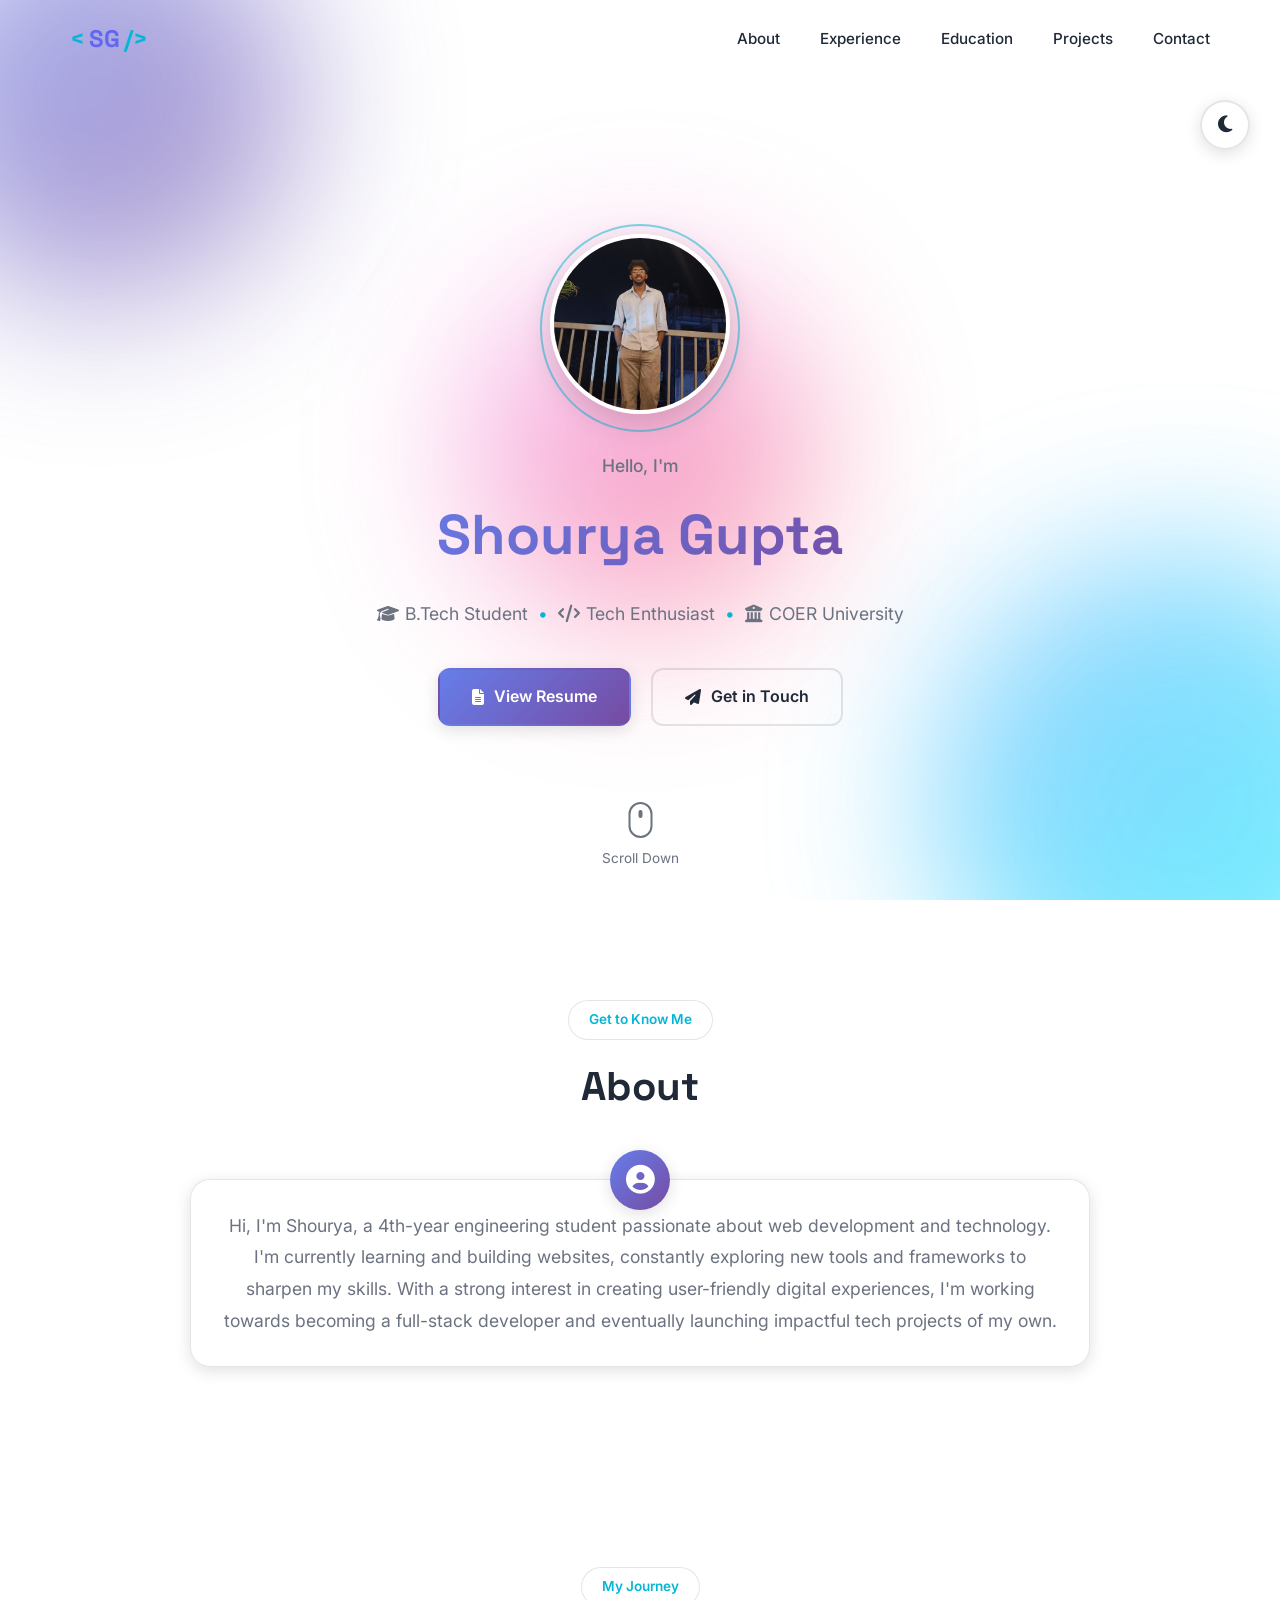
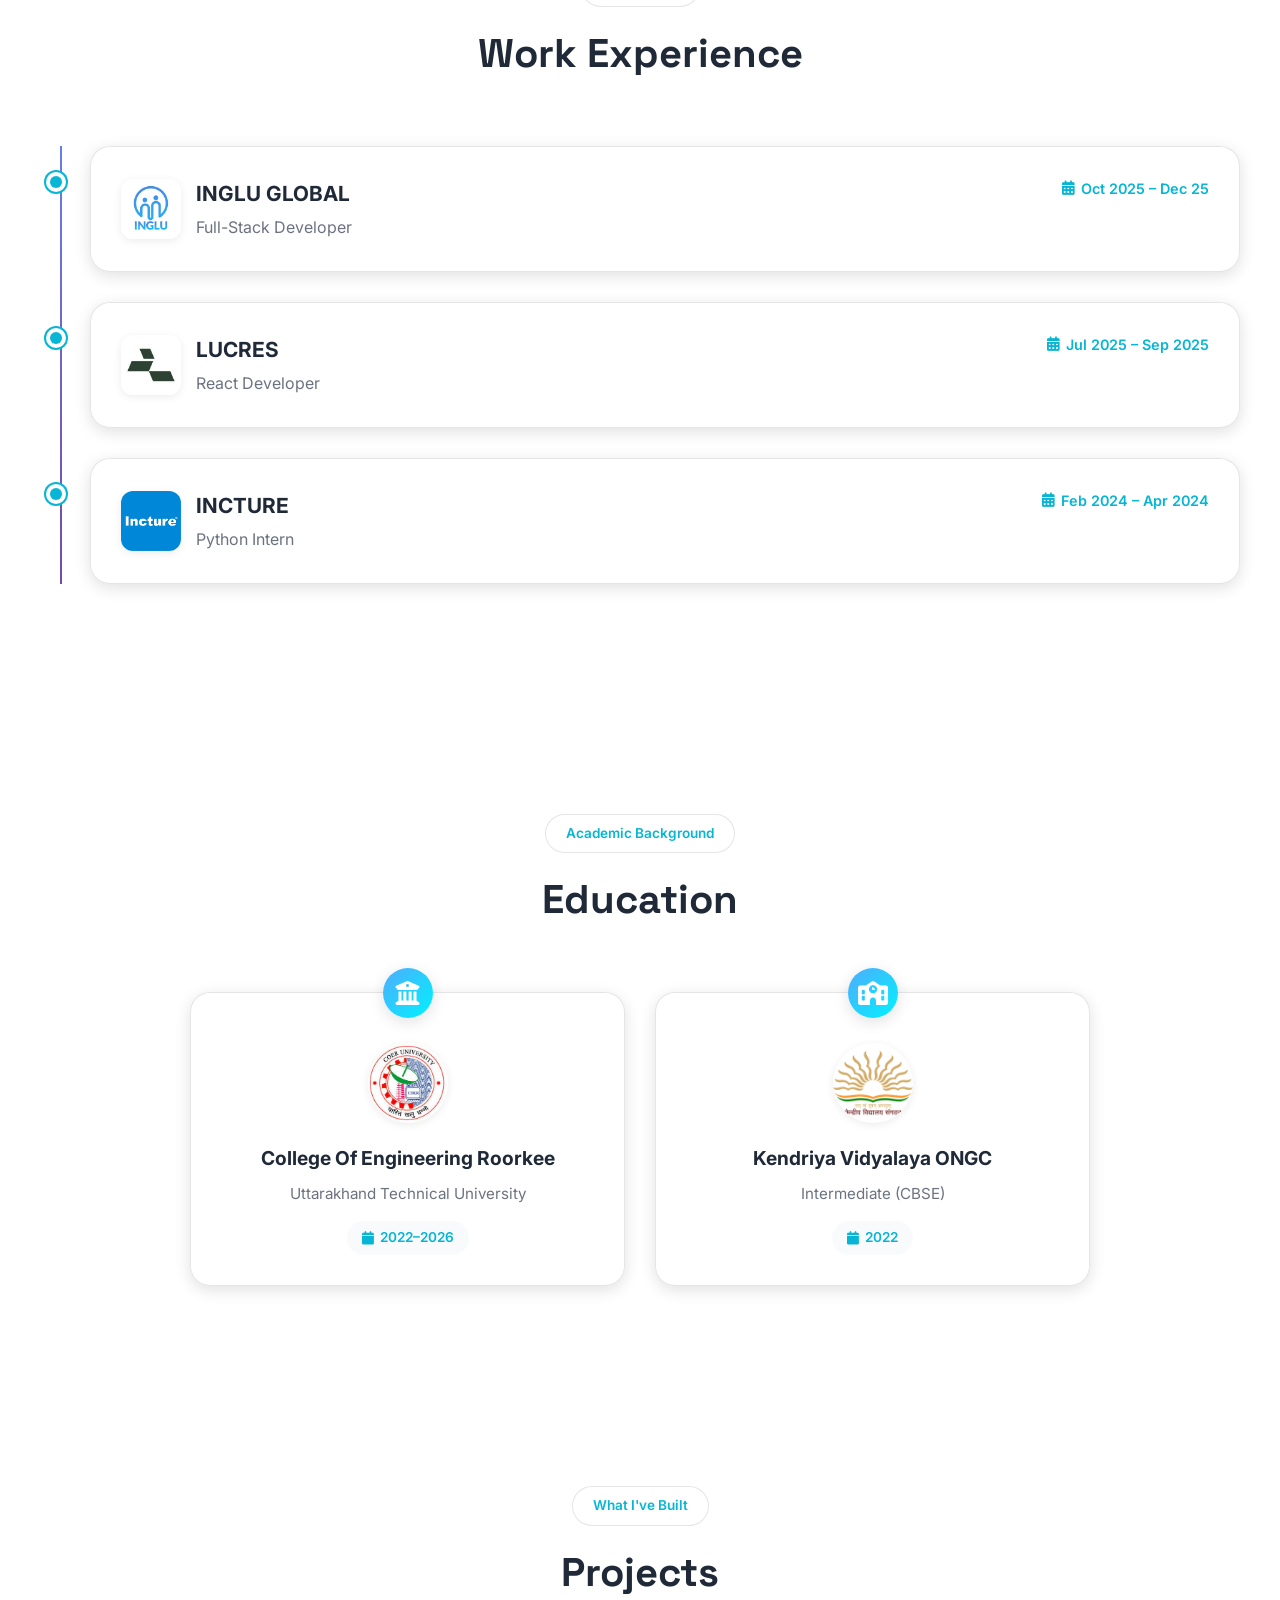
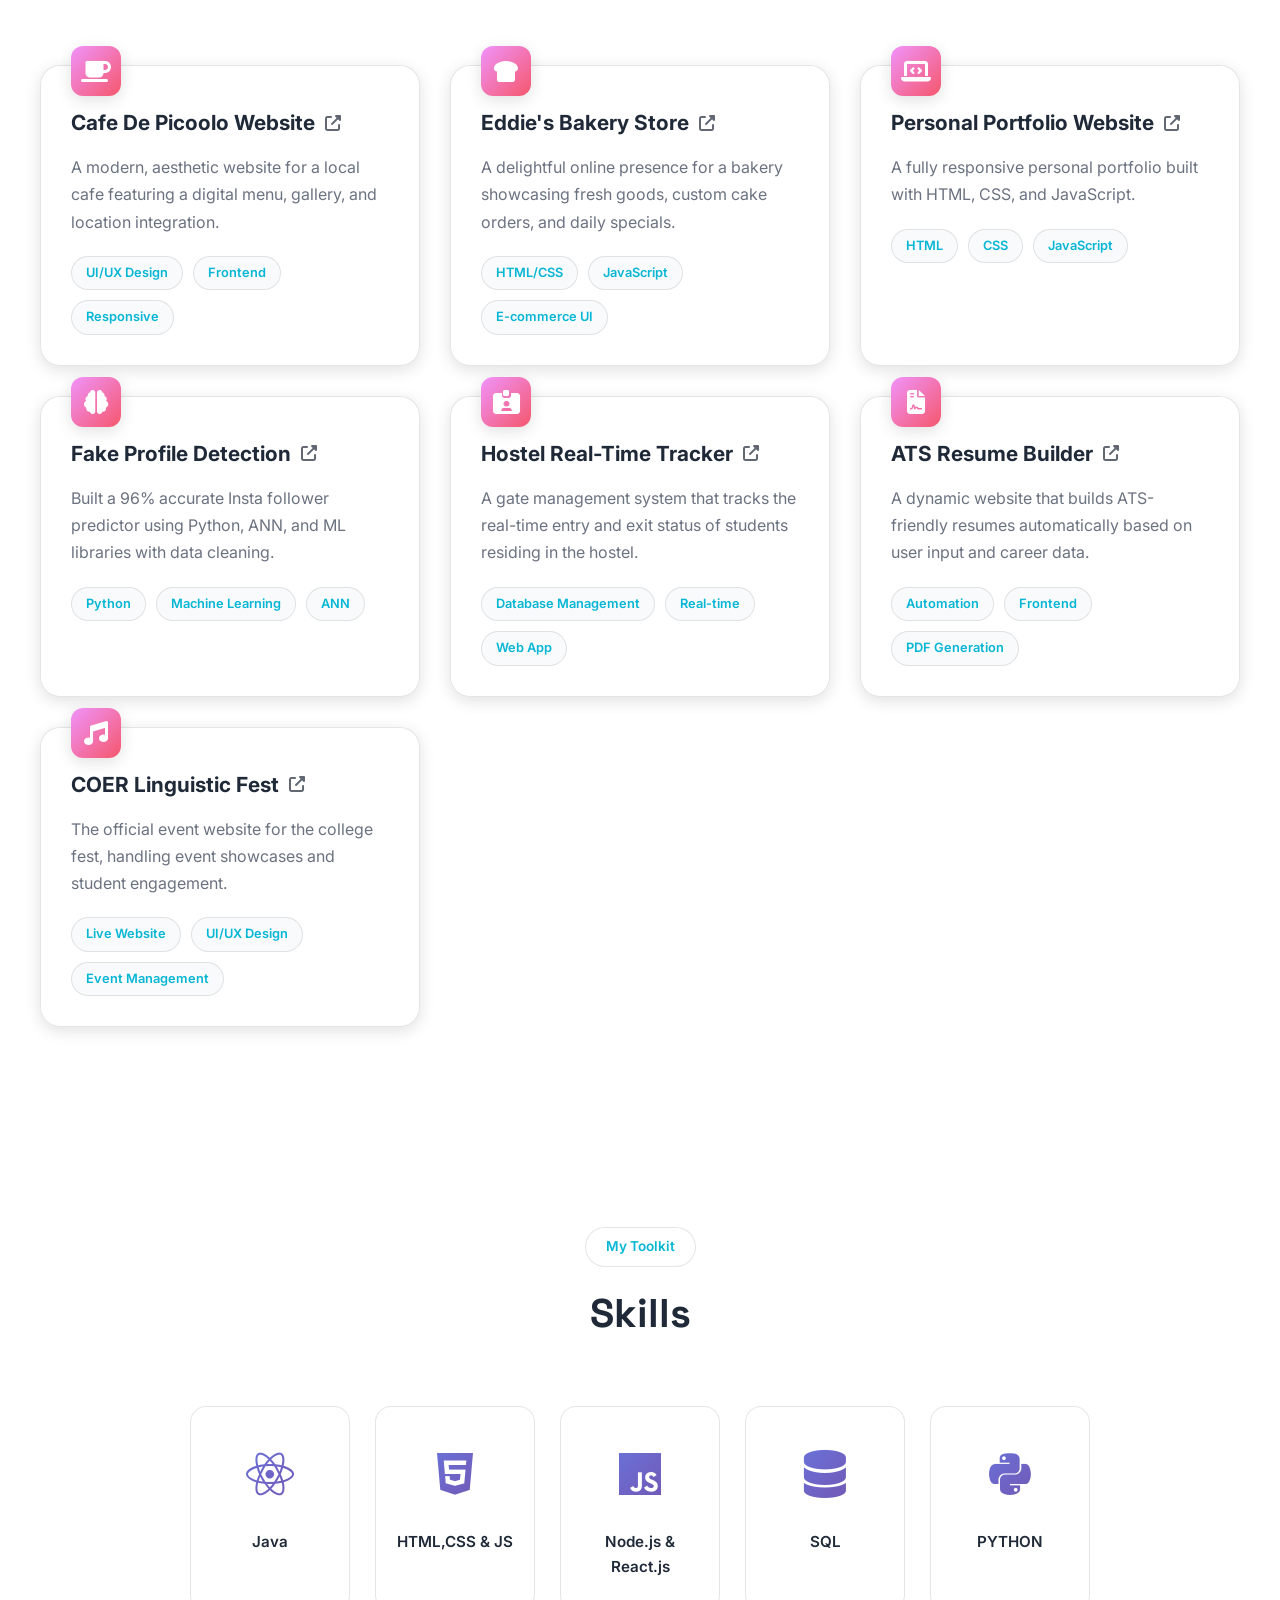
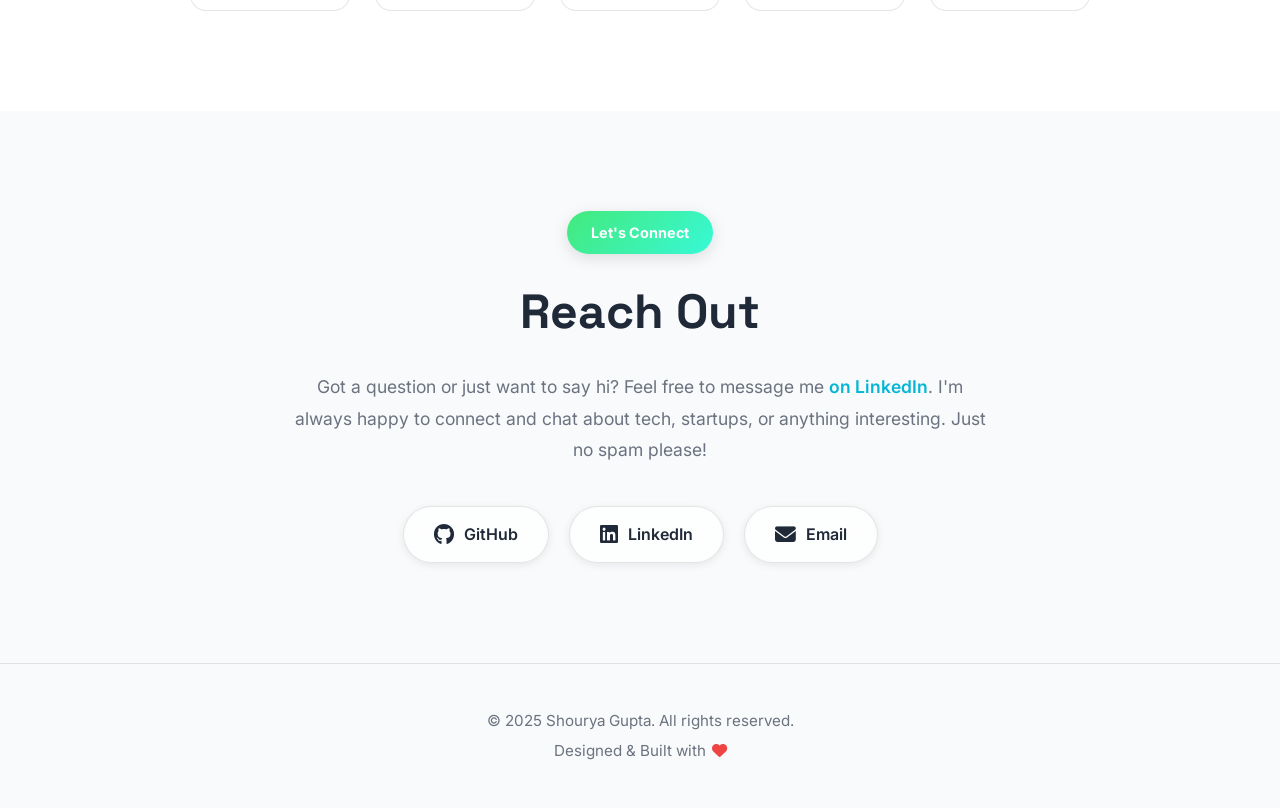
==== index.html @ d9d039e7 "Update index.html" ====
<!DOCTYPE html>
<html lang="en">
<head>
  <meta charset="UTF-8" />
  <meta name="viewport" content="width=device-width, initial-scale=1.0" />
  <title>Shourya Gupta | Portfolio</title>
  <link rel="stylesheet" href="styles.css" />
  <link rel="stylesheet" href="https://unpkg.com/aos@next/dist/aos.css" />
  <link rel="preconnect" href="https://fonts.googleapis.com">
  <link rel="preconnect" href="https://fonts.gstatic.com" crossorigin>
  <link href="https://fonts.googleapis.com/css2?family=Inter:wght@300;400;500;600;700;800&family=Space+Grotesk:wght@400;500;600;700&display=swap" rel="stylesheet">
  <link rel="stylesheet" href="https://cdnjs.cloudflare.com/ajax/libs/font-awesome/6.4.0/css/all.min.css" />
</head>
<body>

  <button class="theme-toggle" id="themeToggle" aria-label="Toggle theme">
    <i class="fas fa-moon"></i>
  </button>

  <button class="scroll-top" id="scrollTop" aria-label="Scroll to top">
    <i class="fas fa-arrow-up"></i>
  </button>

  <nav class="navbar" id="navbar">
    <div class="nav-container">
      <div class="nav-logo">
        <span class="logo-bracket">&lt;</span>
        <span class="logo-text">SG</span>
        <span class="logo-bracket">/&gt;</span>
      </div>
      <button class="nav-toggle" id="navToggle" aria-label="Toggle menu">
        <span></span>
        <span></span>
        <span></span>
      </button>
      <ul class="nav-links" id="navLinks">
        <li><a href="#about" class="nav-link">About</a></li>
        <li><a href="#experience" class="nav-link">Experience</a></li>
        <li><a href="#education" class="nav-link">Education</a></li>
        <li><a href="#projects" class="nav-link">Projects</a></li>
        <li><a href="#contact" class="nav-link">Contact</a></li>
      </ul>
    </div>
  </nav>

  <header class="hero" id="hero">
    <div class="hero-background">
      <div class="gradient-orb orb-1"></div>
      <div class="gradient-orb orb-2"></div>
      <div class="gradient-orb orb-3"></div>
    </div>
    <div class="hero-content" data-aos="fade-up">
      <div class="profile-pic-wrapper">
        <img src="shourya.jpg" alt="Shourya Gupta" class="profile-pic" />
        <div class="profile-ring"></div>
      </div>
      <div class="hero-text">
        <p class="hero-greeting">Hello, I'm</p>
        <h1 id="typing" class="hero-title"></h1>
        <p class="hero-subtitle">
          <span class="subtitle-item"><i class="fas fa-graduation-cap"></i> B.Tech Student</span>
          <span class="subtitle-divider">•</span>
          <span class="subtitle-item"><i class="fas fa-code"></i> Tech Enthusiast</span>
          <span class="subtitle-divider">•</span>
          <span class="subtitle-item"><i class="fas fa-university"></i> COER University</span>
        </p>
        <div class="hero-buttons">
          <a href="resume new new.pdf" target="_blank" class="btn btn-primary">
            <i class="fas fa-file-alt"></i> View Resume
          </a>
          <a href="#contact" class="btn btn-secondary">
            <i class="fas fa-paper-plane"></i> Get in Touch
          </a>
        </div>
      </div>
    </div>
    <div class="scroll-indicator">
      <div class="mouse">
        <div class="wheel"></div>
      </div>
      <p>Scroll Down</p>
    </div>
  </header>

  <section id="about" class="section about-section">
    <div class="container">
      <div class="section-header" data-aos="fade-up">
        <span class="section-label">Get to Know Me</span>
        <h2 class="section-title">About</h2>
      </div>
      <div class="about-content" data-aos="fade-up" data-aos-delay="100">
        <div class="glass-card about-card">
          <div class="card-icon">
            <i class="fas fa-user-circle"></i>
          </div>
          <p>Hi, I'm Shourya, a 4th-year engineering student passionate about web development and technology. I'm currently learning and building websites, constantly exploring new tools and frameworks to sharpen my skills. With a strong interest in creating user-friendly digital experiences, I'm working towards becoming a full-stack developer and eventually launching impactful tech projects of my own.</p>
        </div>
      </div>
    </div>
  </section>

  <section id="experience" class="section experience-section">
    <div class="container">
      <div class="section-header" data-aos="fade-up">
        <span class="section-label">My Journey</span>
        <h2 class="section-title">Work Experience</h2>
      </div>
      
      <div class="timeline">
        
        <div class="timeline-item" data-aos="fade-right" data-aos-delay="100">
          <div class="timeline-dot"></div>
          <div class="glass-card timeline-card">
            <div class="timeline-header">
              <div class="timeline-left">
                <div class="company-logo">
                  <img src="inglu.jpeg" alt="Inglu Global Logo" />
                </div>
                <div class="timeline-details">
                  <h3 class="company-name">INGLU GLOBAL</h3>
                  <p class="role-title">Full-Stack Developer</p>
                </div>
              </div>
              <span class="timeline-date">
                <i class="fas fa-calendar-alt"></i> Oct 2025 – Dec 25
              </span>
            </div>
          </div>
        </div>

        <div class="timeline-item" data-aos="fade-right" data-aos-delay="200">
          <div class="timeline-dot"></div>
          <div class="glass-card timeline-card">
            <div class="timeline-header">
              <div class="timeline-left">
                <div class="company-logo">
                  <img src="lucres.jpeg" alt="Lucres Logo" />
                </div>
                <div class="timeline-details">
                  <h3 class="company-name">LUCRES</h3>
                  <p class="role-title">React Developer</p>
                </div>
              </div>
              <span class="timeline-date">
                <i class="fas fa-calendar-alt"></i> Jul 2025 – Sep 2025
              </span>
            </div>
          </div>
        </div>

        <div class="timeline-item" data-aos="fade-right" data-aos-delay="300">
          <div class="timeline-dot"></div>
          <div class="glass-card timeline-card">
            <div class="timeline-header">
              <div class="timeline-left">
                <div class="company-logo">
                  <img src="inc.png" alt="Incture Logo" />
                </div>
                <div class="timeline-details">
                  <h3 class="company-name">INCTURE</h3>
                  <p class="role-title">Python Intern</p>
                </div>
              </div>
              <span class="timeline-date">
                <i class="fas fa-calendar-alt"></i> Feb 2024 – Apr 2024
              </span>
            </div>
          </div>
        </div>

      </div>
    </div>
</section>

  <section id="education" class="section education-section">
    <div class="container">
      <div class="section-header" data-aos="fade-up">
        <span class="section-label">Academic Background</span>
        <h2 class="section-title">Education</h2>
      </div>
      <div class="education-grid">
        <div class="glass-card education-card" data-aos="fade-up" data-aos-delay="100">
          <div class="education-icon">
            <i class="fas fa-university"></i>
          </div>
          <div class="education-logo">
            <img src="coer.jpg.jpg" alt="COER Logo" />
          </div>
          <div class="education-content">
            <h3 class="education-title">College Of Engineering Roorkee</h3>
            <p class="education-subtitle">Uttarakhand Technical University</p>
            <span class="education-date">
              <i class="fas fa-calendar"></i> 2022–2026
            </span>
          </div>
        </div>
        <div class="glass-card education-card" data-aos="fade-up" data-aos-delay="200">
          <div class="education-icon">
            <i class="fas fa-school"></i>
          </div>
          <div class="education-logo">
            <img src="kv.jpg" alt="KV Logo" />
          </div>
          <div class="education-content">
            <h3 class="education-title">Kendriya Vidyalaya ONGC</h3>
            <p class="education-subtitle">Intermediate (CBSE)</p>
            <span class="education-date">
              <i class="fas fa-calendar"></i> 2022
            </span>
          </div>
        </div>
      </div>
    </div>
  </section>

  <section id="projects" class="section projects-section">
  <div class="container">
    <div class="section-header" data-aos="fade-up">
      <span class="section-label">What I've Built</span>
      <h2 class="section-title">Projects</h2>
    </div>
    
    <div class="projects-grid">
      
      <div class="glass-card project-card" data-aos="zoom-in" data-aos-delay="100">
        <div class="project-icon">
          <i class="fas fa-coffee"></i>
        </div>
        <h3 class="project-title">
          <a href="https://cafedepiccoloo.netlify.app/#home" target="_blank" rel="noopener noreferrer">
            Cafe De Picoolo Website
            <i class="fas fa-external-link-alt"></i>
          </a>
        </h3>
        <p class="project-description">A modern, aesthetic website for a local cafe featuring a digital menu, gallery, and location integration.</p>
        <div class="project-tags">
          <span class="tag">UI/UX Design</span>
          <span class="tag">Frontend</span>
          <span class="tag">Responsive</span>
        </div>
      </div>

      <div class="glass-card project-card" data-aos="zoom-in" data-aos-delay="200">
        <div class="project-icon">
          <i class="fas fa-bread-slice"></i>
        </div>
        <h3 class="project-title">
          <a href="https://eddiesbakery.netlify.app/" target="_blank" rel="noopener noreferrer">
            Eddie's Bakery Store
            <i class="fas fa-external-link-alt"></i>
          </a>
        </h3>
        <p class="project-description">A delightful online presence for a bakery showcasing fresh goods, custom cake orders, and daily specials.</p>
        <div class="project-tags">
          <span class="tag">HTML/CSS</span>
          <span class="tag">JavaScript</span>
          <span class="tag">E-commerce UI</span>
        </div>
      </div>
      
      <div class="glass-card project-card" data-aos="zoom-in" data-aos-delay="300">
        <div class="project-icon">
          <i class="fas fa-laptop-code"></i>
        </div>
        <h3 class="project-title">
          <a href="https://your-portfolio-link.com" target="_blank" rel="noopener noreferrer">
            Personal Portfolio Website
            <i class="fas fa-external-link-alt"></i>
          </a>
        </h3>
        <p class="project-description">A fully responsive personal portfolio built with HTML, CSS, and JavaScript.</p>
        <div class="project-tags">
          <span class="tag">HTML</span>
          <span class="tag">CSS</span>
          <span class="tag">JavaScript</span>
        </div>
      </div>

      <div class="glass-card project-card" data-aos="zoom-in" data-aos-delay="400">
        <div class="project-icon">
          <i class="fas fa-brain"></i>
        </div>
        <h3 class="project-title">
          <a href="https://github.com/maximanoob01/fake-profile-detection" target="_blank" rel="noopener noreferrer">
            Fake Profile Detection
            <i class="fas fa-external-link-alt"></i>
          </a>
        </h3>
        <p class="project-description">Built a 96% accurate Insta follower predictor using Python, ANN, and ML libraries with data cleaning.</p>
        <div class="project-tags">
          <span class="tag">Python</span>
          <span class="tag">Machine Learning</span>
          <span class="tag">ANN</span>
        </div>
      </div>

      <div class="glass-card project-card" data-aos="zoom-in" data-aos-delay="500">
        <div class="project-icon">
          <i class="fas fa-id-card-clip"></i>
        </div>
        <h3 class="project-title">
          <a href="https://hostel-gate-checkk.vercel.app/" target="_blank" rel="noopener noreferrer">
            Hostel Real-Time Tracker
            <i class="fas fa-external-link-alt"></i>
          </a>
        </h3>
        <p class="project-description">A gate management system that tracks the real-time entry and exit status of students residing in the hostel.</p>
        <div class="project-tags">
          <span class="tag">Database Management</span>
          <span class="tag">Real-time</span>
          <span class="tag">Web App</span>
        </div>
      </div>

      <div class="glass-card project-card" data-aos="zoom-in" data-aos-delay="600">
        <div class="project-icon">
          <i class="fas fa-file-contract"></i>
        </div>
        <h3 class="project-title">
          <a href="https://github.com/maximanoob01/resume-builder" target="_blank" rel="noopener noreferrer">
            ATS Resume Builder
            <i class="fas fa-external-link-alt"></i>
          </a>
        </h3>
        <p class="project-description">A dynamic website that builds ATS-friendly resumes automatically based on user input and career data.</p>
        <div class="project-tags">
          <span class="tag">Automation</span>
          <span class="tag">Frontend</span>
          <span class="tag">PDF Generation</span>
        </div>
      </div>

      <div class="glass-card project-card" data-aos="zoom-in" data-aos-delay="700">
        <div class="project-icon">
          <i class="fas fa-music"></i>
        </div>
        <h3 class="project-title">
          <a href="https://www.coerlinguistic.club/" target="_blank" rel="noopener noreferrer">
            COER Linguistic Fest
            <i class="fas fa-external-link-alt"></i>
          </a>
        </h3>
        <p class="project-description">The official event website for the college fest, handling event showcases and student engagement.</p>
        <div class="project-tags">
          <span class="tag">Live Website</span>
          <span class="tag">UI/UX Design</span>
          <span class="tag">Event Management</span>
        </div>
      </div>

    </div>
  </div>
</section>

  <section id="skills" class="section skills-section">
    <div class="container">
      <div class="section-header" data-aos="fade-up">
        <span class="section-label">My Toolkit</span>
        <h2 class="section-title">Skills</h2>
      </div>
      <div class="skills-grid" data-aos="fade-up" data-aos-delay="100">
        <div class="skill-item">
          <div class="skill-icon">
            <i class="fab fa-react"></i>
          </div>
          <span class="skill-name">Java</span>
        </div>
        <div class="skill-item">
          <div class="skill-icon">
            <i class="fab fa-html5"></i>
          </div>
          <span class="skill-name">HTML,CSS & JS</span>
        </div>
        <div class="skill-item">
          <div class="skill-icon">
            <i class="fab fa-js"></i>
          </div>
          <span class="skill-name">Node.js & React.js</span>
        </div>
        <div class="skill-item">
          <div class="skill-icon">
            <i class="fas fa-database"></i>
          </div>
          <span class="skill-name">SQL</span>
        </div>
        <div class="skill-item">
          <div class="skill-icon">
            <i class="fab fa-python"></i>
          </div>
          <span class="skill-name">PYTHON</span>
        </div>
      </div>
    </div>
  </section>

  <section id="contact" class="section contact-section">
    <div class="container">
      <div class="contact-content" data-aos="fade-up">
        <span class="contact-badge">Let's Connect</span>
        <h2 class="contact-title">Reach Out</h2>
        <p class="contact-text">
          Got a question or just want to say hi? Feel free to message me 
          <a href="https://www.linkedin.com/in/shourya-gupta-8a8876250/" target="_blank">on LinkedIn</a>. 
          I'm always happy to connect and chat about tech, startups, or anything interesting. Just no spam please!
        </p>
        <div class="social-links">
          <a href="https://github.com/maximanoob01" target="_blank" class="social-link" data-aos="zoom-in" data-aos-delay="100">
            <i class="fab fa-github"></i>
            <span>GitHub</span>
          </a>
          <a href="https://www.linkedin.com/in/shourya-gupta-8a8876250/" target="_blank" class="social-link" data-aos="zoom-in" data-aos-delay="200">
            <i class="fab fa-linkedin"></i>
            <span>LinkedIn</span>
          </a>
          <a href="mailto:gshourya665@gmail.com" class="social-link" data-aos="zoom-in" data-aos-delay="300">
            <i class="fas fa-envelope"></i>
            <span>Email</span>
          </a>
        </div>
      </div>
    </div>
  </section>

  <footer class="footer">
    <div class="footer-content">
      <p>&copy; 2025 Shourya Gupta. All rights reserved.</p>
      <p class="footer-tagline">Designed & Built with <i class="fas fa-heart"></i></p>
    </div>
  </footer>

  <script src="https://unpkg.com/aos@next/dist/aos.js"></script>
  <script src="script.js"></script>
</body>
</html>
---- styles.css ----
/* =============================================
   MODERN PORTFOLIO CSS - RESPONSIVE & ANIMATED
   ============================================= */

/* ============= CSS VARIABLES ============= */
:root {
  /* Colors - Light Theme */
  --primary-color: #6366f1;
  --secondary-color: #8b5cf6;
  --accent-color: #06b6d4;
  --text-primary: #1f2937;
  --text-secondary: #6b7280;
  --bg-primary: #ffffff;
  --bg-secondary: #f9fafb;
  --bg-glass: rgba(255, 255, 255, 0.7);
  --border-color: rgba(0, 0, 0, 0.1);
  --shadow-sm: 0 2px 8px rgba(0, 0, 0, 0.08);
  --shadow-md: 0 4px 16px rgba(0, 0, 0, 0.12);
  --shadow-lg: 0 8px 32px rgba(0, 0, 0, 0.16);
  --gradient-1: linear-gradient(135deg, #667eea 0%, #764ba2 100%);
  --gradient-2: linear-gradient(135deg, #f093fb 0%, #f5576c 100%);
  --gradient-3: linear-gradient(135deg, #4facfe 0%, #00f2fe 100%);
  --gradient-4: linear-gradient(135deg, #43e97b 0%, #38f9d7 100%);
}

/* Dark Theme */
[data-theme="dark"] {
  --text-primary: #f9fafb;
  --text-secondary: #d1d5db;
  --bg-primary: #0f172a;
  --bg-secondary: #1e293b;
  --bg-glass: rgba(30, 41, 59, 0.7);
  --border-color: rgba(255, 255, 255, 0.1);
  --shadow-sm: 0 2px 8px rgba(0, 0, 0, 0.3);
  --shadow-md: 0 4px 16px rgba(0, 0, 0, 0.4);
  --shadow-lg: 0 8px 32px rgba(0, 0, 0, 0.5);
}

/* ============= RESET & BASE ============= */
* {
  margin: 0;
  padding: 0;
  box-sizing: border-box;
}

html {
  scroll-behavior: smooth;
}

body {
  font-family: 'Inter', -apple-system, BlinkMacSystemFont, 'Segoe UI', sans-serif;
  background: var(--bg-primary);
  color: var(--text-primary);
  line-height: 1.6;
  overflow-x: hidden;
  transition: background 0.3s ease, color 0.3s ease;
}

/* ============= THEME TOGGLE ============= */
.theme-toggle {
  position: fixed;
  top: 100px;
  right: 30px;
  z-index: 1000;
  width: 50px;
  height: 50px;
  border-radius: 50%;
  border: 2px solid var(--border-color);
  background: var(--bg-glass);
  backdrop-filter: blur(10px);
  color: var(--text-primary);
  font-size: 1.2rem;
  cursor: pointer;
  display: flex;
  align-items: center;
  justify-content: center;
  box-shadow: var(--shadow-md);
  transition: all 0.3s ease;
}

.theme-toggle:hover {
  transform: scale(1.1) rotate(15deg);
  box-shadow: var(--shadow-lg);
}

/* ============= SCROLL TO TOP ============= */
.scroll-top {
  position: fixed;
  bottom: 30px;
  right: 30px;
  z-index: 1000;
  width: 50px;
  height: 50px;
  border-radius: 50%;
  border: none;
  background: var(--gradient-1);
  color: white;
  font-size: 1.2rem;
  cursor: pointer;
  display: flex;
  align-items: center;
  justify-content: center;
  box-shadow: var(--shadow-lg);
  opacity: 0;
  visibility: hidden;
  transition: all 0.3s ease;
}

.scroll-top.visible {
  opacity: 1;
  visibility: visible;
}

.scroll-top:hover {
  transform: translateY(-5px);
}

/* ============= NAVIGATION ============= */
.navbar {
  position: fixed;
  top: 0;
  width: 100%;
  z-index: 999;
  padding: 20px 0;
  transition: all 0.3s ease;
}

.navbar.scrolled {
  background: var(--bg-glass);
  backdrop-filter: blur(20px);
  box-shadow: var(--shadow-sm);
  padding: 15px 0;
}

.nav-container {
  max-width: 1200px;
  margin: 0 auto;
  padding: 0 30px;
  display: flex;
  justify-content: space-between;
  align-items: center;
}

.nav-logo {
  font-family: 'Space Grotesk', monospace;
  font-size: 1.5rem;
  font-weight: 700;
  color: var(--primary-color);
  display: flex;
  align-items: center;
  gap: 4px;
}

.logo-bracket {
  color: var(--accent-color);
}

.nav-toggle {
  display: none;
  flex-direction: column;
  gap: 5px;
  background: none;
  border: none;
  cursor: pointer;
}

.nav-toggle span {
  width: 25px;
  height: 3px;
  background: var(--text-primary);
  border-radius: 3px;
  transition: all 0.3s ease;
}

.nav-links {
  display: flex;
  list-style: none;
  gap: 40px;
  align-items: center;
}

.nav-link {
  color: var(--text-primary);
  text-decoration: none;
  font-weight: 500;
  font-size: 0.95rem;
  position: relative;
  transition: color 0.3s ease;
}

.nav-link::after {
  content: '';
  position: absolute;
  bottom: -5px;
  left: 0;
  width: 0;
  height: 2px;
  background: var(--gradient-1);
  transition: width 0.3s ease;
}

.nav-link:hover {
  color: var(--primary-color);
}

.nav-link:hover::after {
  width: 100%;
}

/* ============= HERO SECTION ============= */
.hero {
  min-height: 100vh;
  display: flex;
  flex-direction: column;
  align-items: center;
  justify-content: center;
  position: relative;
  padding: 120px 30px 60px;
  overflow: hidden;
}

.hero-background {
  position: absolute;
  top: 0;
  left: 0;
  width: 100%;
  height: 100%;
  z-index: -1;
  overflow: hidden;
}

.gradient-orb {
  position: absolute;
  border-radius: 50%;
  filter: blur(80px);
  opacity: 0.6;
  animation: float 20s ease-in-out infinite;
}

.orb-1 {
  width: 400px;
  height: 400px;
  background: var(--gradient-1);
  top: -100px;
  left: -100px;
  animation-delay: 0s;
}

.orb-2 {
  width: 500px;
  height: 500px;
  background: var(--gradient-3);
  bottom: -150px;
  right: -150px;
  animation-delay: 7s;
}

.orb-3 {
  width: 350px;
  height: 350px;
  background: var(--gradient-2);
  top: 50%;
  left: 50%;
  transform: translate(-50%, -50%);
  animation-delay: 14s;
}

@keyframes float {
  0%, 100% {
    transform: translate(0, 0);
  }
  25% {
    transform: translate(30px, -30px);
  }
  50% {
    transform: translate(-20px, 20px);
  }
  75% {
    transform: translate(20px, 10px);
  }
}

.hero-content {
  text-align: center;
  max-width: 800px;
}

.profile-pic-wrapper {
  position: relative;
  display: inline-block;
  margin-bottom: 30px;
}

.profile-pic {
  width: 180px;
  height: 180px;
  border-radius: 50%;
  object-fit: cover;
  border: 4px solid var(--bg-primary);
  box-shadow: var(--shadow-lg);
  position: relative;
  z-index: 2;
  animation: profileFloat 3s ease-in-out infinite;
}

@keyframes profileFloat {
  0%, 100% {
    transform: translateY(0);
  }
  50% {
    transform: translateY(-10px);
  }
}

.profile-ring {
  position: absolute;
  top: -10px;
  left: -10px;
  right: -10px;
  bottom: -10px;
  border-radius: 50%;
  border: 2px solid var(--accent-color);
  opacity: 0.5;
  animation: ringPulse 2s ease-in-out infinite;
}

@keyframes ringPulse {
  0%, 100% {
    transform: scale(1);
    opacity: 0.5;
  }
  50% {
    transform: scale(1.1);
    opacity: 0.8;
  }
}

.hero-greeting {
  font-size: 1.1rem;
  color: var(--text-secondary);
  margin-bottom: 10px;
  font-weight: 500;
}

.hero-title {
  font-family: 'Space Grotesk', sans-serif;
  font-size: 3.5rem;
  font-weight: 800;
  background: var(--gradient-1);
  -webkit-background-clip: text;
  -webkit-text-fill-color: transparent;
  background-clip: text;
  margin-bottom: 20px;
  min-height: 80px;
}

.hero-subtitle {
  font-size: 1.1rem;
  color: var(--text-secondary);
  margin-bottom: 40px;
  display: flex;
  align-items: center;
  justify-content: center;
  flex-wrap: wrap;
  gap: 10px;
}

.subtitle-item {
  display: flex;
  align-items: center;
  gap: 6px;
}

.subtitle-divider {
  color: var(--accent-color);
}

.hero-buttons {
  display: flex;
  gap: 20px;
  justify-content: center;
  flex-wrap: wrap;
}

.btn {
  padding: 14px 32px;
  border-radius: 12px;
  font-weight: 600;
  font-size: 1rem;
  text-decoration: none;
  display: inline-flex;
  align-items: center;
  gap: 10px;
  transition: all 0.3s ease;
  border: 2px solid transparent;
}

.btn-primary {
  background: var(--gradient-1);
  color: white;
  box-shadow: var(--shadow-md);
}

.btn-primary:hover {
  transform: translateY(-3px);
  box-shadow: var(--shadow-lg);
}

.btn-secondary {
  background: transparent;
  color: var(--text-primary);
  border: 2px solid var(--border-color);
}

.btn-secondary:hover {
  background: var(--bg-glass);
  transform: translateY(-3px);
}

.scroll-indicator {
  position: absolute;
  bottom: 30px;
  left: 50%;
  transform: translateX(-50%);
  display: flex;
  flex-direction: column;
  align-items: center;
  gap: 10px;
  color: var(--text-secondary);
  font-size: 0.85rem;
  animation: bounce 2s ease-in-out infinite;
}

@keyframes bounce {
  0%, 100% {
    transform: translate(-50%, 0);
  }
  50% {
    transform: translate(-50%, 10px);
  }
}

.mouse {
  width: 24px;
  height: 36px;
  border: 2px solid var(--text-secondary);
  border-radius: 12px;
  position: relative;
}

.wheel {
  width: 4px;
  height: 8px;
  background: var(--text-secondary);
  border-radius: 2px;
  position: absolute;
  top: 6px;
  left: 50%;
  transform: translateX(-50%);
  animation: scroll 1.5s ease-in-out infinite;
}

@keyframes scroll {
  0% {
    top: 6px;
    opacity: 1;
  }
  100% {
    top: 20px;
    opacity: 0;
  }
}

/* ============= SECTIONS ============= */
.section {
  padding: 100px 30px;
}

.container {
  max-width: 1200px;
  margin: 0 auto;
}

.section-header {
  text-align: center;
  margin-bottom: 60px;
}

.section-label {
  display: inline-block;
  padding: 8px 20px;
  background: var(--bg-glass);
  backdrop-filter: blur(10px);
  border: 1px solid var(--border-color);
  border-radius: 20px;
  font-size: 0.85rem;
  font-weight: 600;
  color: var(--accent-color);
  margin-bottom: 15px;
}

.section-title {
  font-family: 'Space Grotesk', sans-serif;
  font-size: 2.5rem;
  font-weight: 700;
  color: var(--text-primary);
}

/* ============= GLASS CARD ============= */
.glass-card {
  background: var(--bg-glass);
  backdrop-filter: blur(20px);
  border: 1px solid var(--border-color);
  border-radius: 20px;
  padding: 30px;
  box-shadow: var(--shadow-md);
  transition: all 0.3s ease;
}

.glass-card:hover {
  transform: translateY(-5px);
  box-shadow: var(--shadow-lg);
}

/* ============= ABOUT SECTION ============= */
.about-card {
  max-width: 900px;
  margin: 0 auto;
  position: relative;
}

.card-icon {
  position: absolute;
  top: -30px;
  left: 50%;
  transform: translateX(-50%);
  width: 60px;
  height: 60px;
  background: var(--gradient-1);
  border-radius: 50%;
  display: flex;
  align-items: center;
  justify-content: center;
  font-size: 1.8rem;
  color: white;
  box-shadow: var(--shadow-md);
}

.about-card p {
  font-size: 1.1rem;
  line-height: 1.8;
  color: var(--text-secondary);
  text-align: center;
}

/* ============= TIMELINE ============= */
.timeline {
  position: relative;
  padding-left: 50px;
}

.timeline::before {
  content: '';
  position: absolute;
  left: 20px;
  top: 0;
  bottom: 0;
  width: 2px;
  background: var(--gradient-1);
}

.timeline-item {
  position: relative;
  margin-bottom: 30px;
}

.timeline-dot {
  position: absolute;
  left: -40px;
  top: 30px;
  width: 12px;
  height: 12px;
  border-radius: 50%;
  background: var(--accent-color);
  box-shadow: 0 0 0 4px var(--bg-primary), 0 0 0 6px var(--accent-color);
}

.timeline-card {
  position: relative;
}

.timeline-header {
  display: flex;
  justify-content: space-between;
  align-items: flex-start;
  flex-wrap: wrap;
  gap: 15px;
}

.timeline-left {
  display: flex;
  gap: 15px;
  align-items: center;
}

.company-logo {
  width: 60px;
  height: 60px;
  border-radius: 12px;
  overflow: hidden;
  background: var(--bg-secondary);
  display: flex;
  align-items: center;
  justify-content: center;
  box-shadow: var(--shadow-sm);
}

.company-logo img {
  width: 100%;
  height: 100%;
  object-fit: cover;
}

.company-name {
  font-size: 1.3rem;
  font-weight: 700;
  color: var(--text-primary);
  margin-bottom: 5px;
}

.role-title {
  font-size: 1rem;
  color: var(--text-secondary);
}

.timeline-date {
  display: flex;
  align-items: center;
  gap: 6px;
  font-size: 0.9rem;
  color: var(--accent-color);
  font-weight: 600;
}

/* ============= EDUCATION SECTION ============= */
.education-grid {
  display: grid;
  grid-template-columns: repeat(auto-fit, minmax(300px, 1fr));
  gap: 30px;
  max-width: 900px;
  margin: 0 auto;
}

.education-card {
  text-align: center;
  position: relative;
  padding: 50px 30px 30px;
}

.education-icon {
  position: absolute;
  top: -25px;
  left: 50%;
  transform: translateX(-50%);
  width: 50px;
  height: 50px;
  background: var(--gradient-3);
  border-radius: 50%;
  display: flex;
  align-items: center;
  justify-content: center;
  font-size: 1.5rem;
  color: white;
  box-shadow: var(--shadow-md);
}

.education-logo {
  width: 80px;
  height: 80px;
  border-radius: 50%;
  margin: 0 auto 20px;
  overflow: hidden;
  background: var(--bg-secondary);
  display: flex;
  align-items: center;
  justify-content: center;
  box-shadow: var(--shadow-sm);
}

.education-logo img {
  width: 100%;
  height: 100%;
  object-fit: cover;
}

.education-title {
  font-size: 1.2rem;
  font-weight: 700;
  color: var(--text-primary);
  margin-bottom: 8px;
}

.education-subtitle {
  font-size: 0.95rem;
  color: var(--text-secondary);
  margin-bottom: 15px;
}

.education-date {
  display: inline-flex;
  align-items: center;
  gap: 6px;
  font-size: 0.85rem;
  color: var(--accent-color);
  font-weight: 600;
  padding: 6px 15px;
  background: var(--bg-secondary);
  border-radius: 20px;
}

/* ============= PROJECTS SECTION ============= */
.projects-grid {
  display: grid;
  grid-template-columns: repeat(auto-fit, minmax(320px, 1fr));
  gap: 30px;
}

.project-card {
  position: relative;
  padding: 40px 30px 30px;
}

.project-icon {
  position: absolute;
  top: -20px;
  left: 30px;
  width: 50px;
  height: 50px;
  background: var(--gradient-2);
  border-radius: 12px;
  display: flex;
  align-items: center;
  justify-content: center;
  font-size: 1.5rem;
  color: white;
  box-shadow: var(--shadow-md);
}

.project-title a {
  font-size: 1.3rem;
  font-weight: 700;
  color: var(--text-primary);
  text-decoration: none;
  display: flex;
  align-items: center;
  gap: 10px;
  transition: color 0.3s ease;
}

.project-title a:hover {
  color: var(--primary-color);
}

.project-title i {
  font-size: 1rem;
  opacity: 0.7;
}

.project-description {
  margin: 15px 0 20px;
  color: var(--text-secondary);
  line-height: 1.7;
}

.project-tags {
  display: flex;
  flex-wrap: wrap;
  gap: 10px;
}

.tag {
  padding: 6px 14px;
  background: var(--bg-secondary);
  border: 1px solid var(--border-color);
  border-radius: 20px;
  font-size: 0.8rem;
  font-weight: 600;
  color: var(--accent-color);
}

/* ============= SKILLS SECTION ============= */
.skills-grid {
  display: grid;
  grid-template-columns: repeat(auto-fit, minmax(150px, 1fr));
  gap: 25px;
  max-width: 900px;
  margin: 0 auto;
}

.skill-item {
  background: var(--bg-glass);
  backdrop-filter: blur(20px);
  border: 1px solid var(--border-color);
  border-radius: 16px;
  padding: 30px 20px;
  text-align: center;
  transition: all 0.3s ease;
  cursor: default;
}

.skill-item:hover {
  transform: translateY(-5px) scale(1.05);
  box-shadow: var(--shadow-lg);
}

.skill-icon {
  font-size: 3rem;
  margin-bottom: 15px;
  background: var(--gradient-1);
  -webkit-background-clip: text;
  -webkit-text-fill-color: transparent;
  background-clip: text;
}

.skill-name {
  font-size: 0.95rem;
  font-weight: 600;
  color: var(--text-primary);
}

/* ============= CONTACT SECTION ============= */
.contact-section {
  text-align: center;
  background: var(--bg-secondary);
}

.contact-content {
  max-width: 700px;
  margin: 0 auto;
}

.contact-badge {
  display: inline-block;
  padding: 10px 24px;
  background: var(--gradient-4);
  color: white;
  border-radius: 25px;
  font-weight: 700;
  font-size: 0.9rem;
  margin-bottom: 20px;
  box-shadow: var(--shadow-md);
}

.contact-title {
  font-family: 'Space Grotesk', sans-serif;
  font-size: 3rem;
  font-weight: 800;
  color: var(--text-primary);
  margin-bottom: 20px;
}

.contact-text {
  font-size: 1.1rem;
  line-height: 1.8;
  color: var(--text-secondary);
  margin-bottom: 40px;
}

.contact-text a {
  color: var(--accent-color);
  text-decoration: none;
  font-weight: 600;
  transition: color 0.3s ease;
}

.contact-text a:hover {
  color: var(--primary-color);
}

.social-links {
  display: flex;
  justify-content: center;
  gap: 20px;
  flex-wrap: wrap;
}

.social-link {
  display: flex;
  align-items: center;
  gap: 10px;
  padding: 15px 30px;
  background: var(--bg-glass);
  backdrop-filter: blur(20px);
  border: 1px solid var(--border-color);
  border-radius: 50px;
  color: var(--text-primary);
  text-decoration: none;
  font-weight: 600;
  transition: all 0.3s ease;
  box-shadow: var(--shadow-sm);
}

.social-link:hover {
  transform: translateY(-5px);
  box-shadow: var(--shadow-lg);
  background: var(--gradient-1);
  color: white;
  border-color: transparent;
}

.social-link i {
  font-size: 1.3rem;
}

/* ============= FOOTER ============= */
.footer {
  background: var(--bg-secondary);
  border-top: 1px solid var(--border-color);
  padding: 40px 30px;
  text-align: center;
}

.footer-content p {
  color: var(--text-secondary);
  font-size: 0.95rem;
  margin: 5px 0;
}

.footer-tagline {
  display: flex;
  align-items: center;
  justify-content: center;
  gap: 6px;
}

.footer-tagline i {
  color: #ef4444;
  animation: heartbeat 1.5s ease-in-out infinite;
}

@keyframes heartbeat {
  0%, 100% {
    transform: scale(1);
  }
  25% {
    transform: scale(1.2);
  }
  50% {
    transform: scale(1);
  }
}

/* ============= RESPONSIVE ============= */
@media (max-width: 768px) {
  .nav-toggle {
    display: flex;
  }

  .nav-links {
    position: fixed;
    top: 70px;
    right: -100%;
    width: 250px;
    height: calc(100vh - 70px);
    background: var(--bg-glass);
    backdrop-filter: blur(20px);
    flex-direction: column;
    padding: 40px 30px;
    gap: 20px;
    transition: right 0.3s ease;
    border-left: 1px solid var(--border-color);
    box-shadow: var(--shadow-lg);
  }

  .nav-links.active {
    right: 0;
  }

  .hero-title {
    font-size: 2.5rem;
    min-height: 60px;
  }

  .section-title {
    font-size: 2rem;
  }

  .contact-title {
    font-size: 2.2rem;
  }

  .timeline {
    padding-left: 30px;
  }

  .timeline::before {
    left: 10px;
  }

  .timeline-dot {
    left: -32px;
  }

  .hero-buttons {
    flex-direction: column;
  }

  .btn {
    width: 100%;
    justify-content: center;
  }

  .theme-toggle,
  .scroll-top {
    width: 45px;
    height: 45px;
    right: 20px;
  }
}

@media (max-width: 480px) {
  .section {
    padding: 60px 20px;
  }

  .hero {
    padding: 100px 20px 40px;
  }

  .profile-pic {
    width: 140px;
    height: 140px;
  }

  .hero-title {
    font-size: 2rem;
  }

  .hero-subtitle {
    font-size: 0.95rem;
  }

  .section-title {
    font-size: 1.8rem;
  }

  .glass-card {
    padding: 20px;
  }

  .projects-grid,
  .education-grid {
    grid-template-columns: 1fr;
  }
}
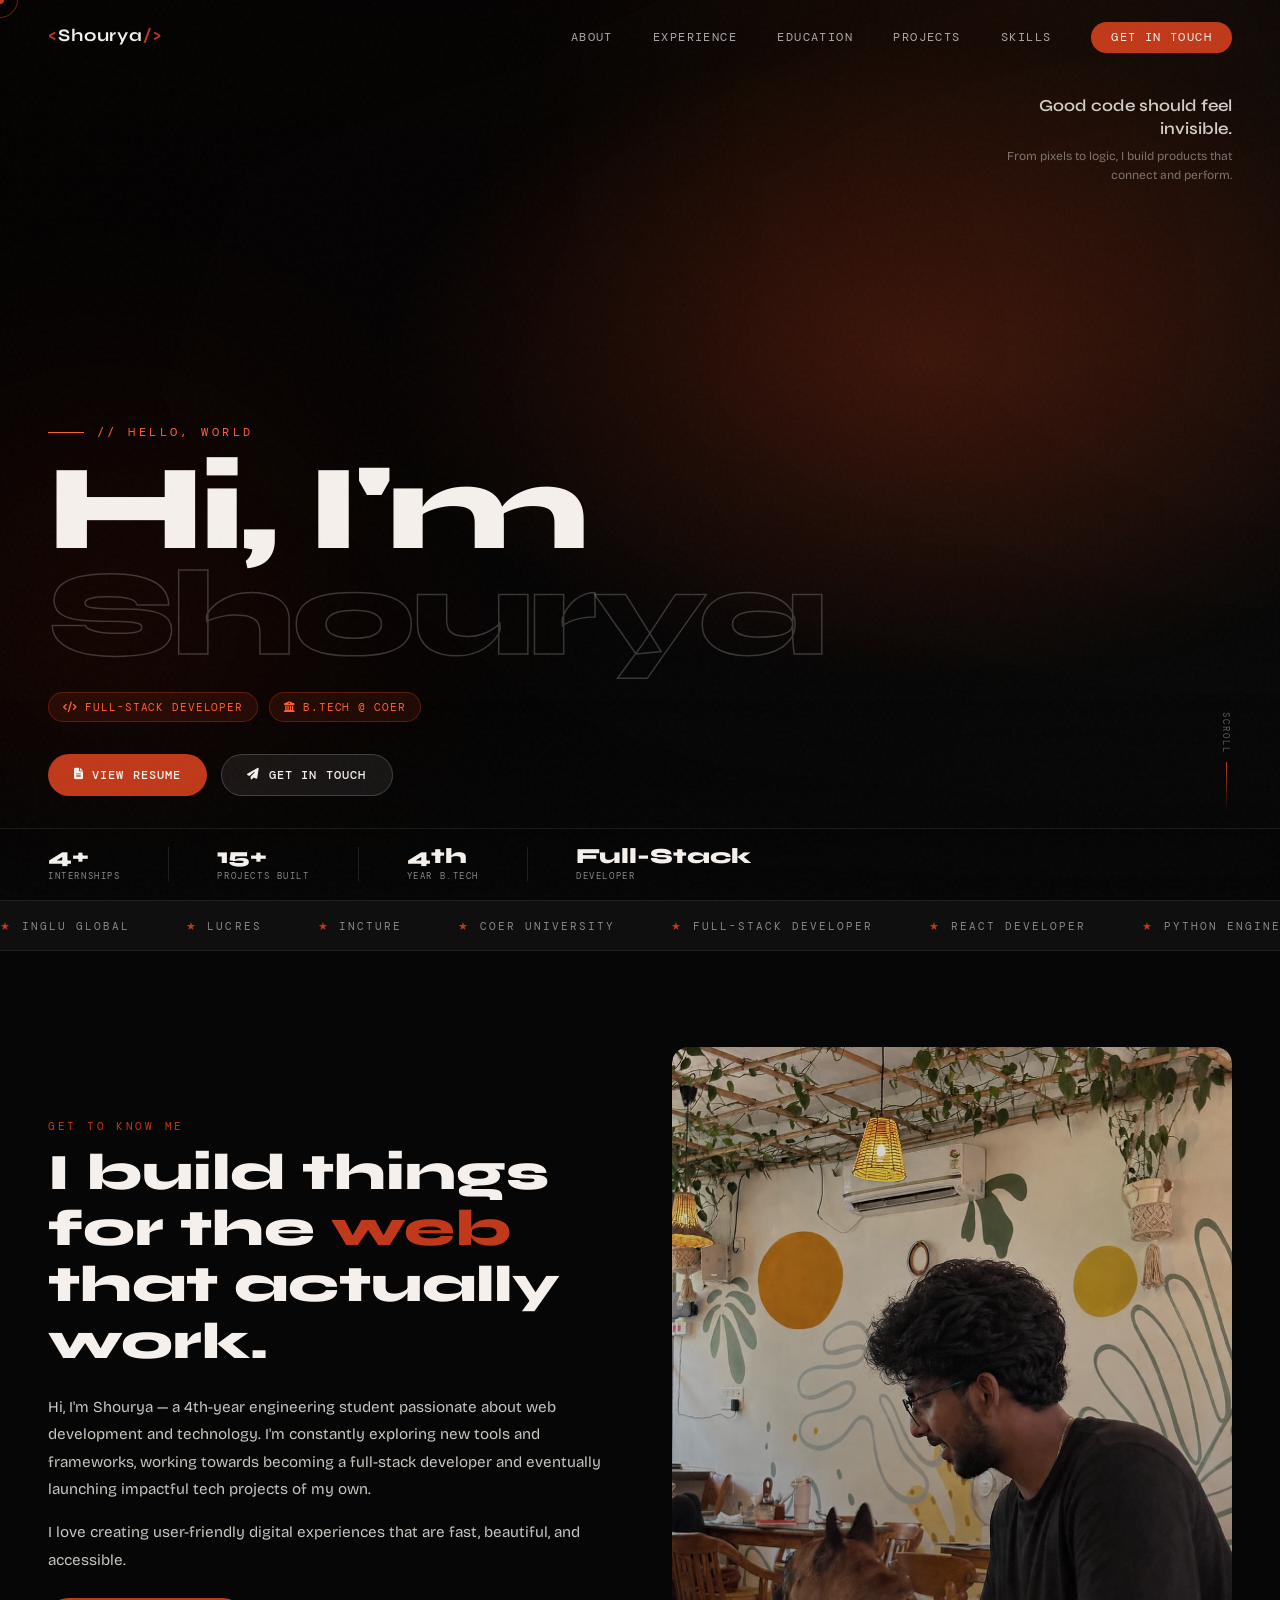
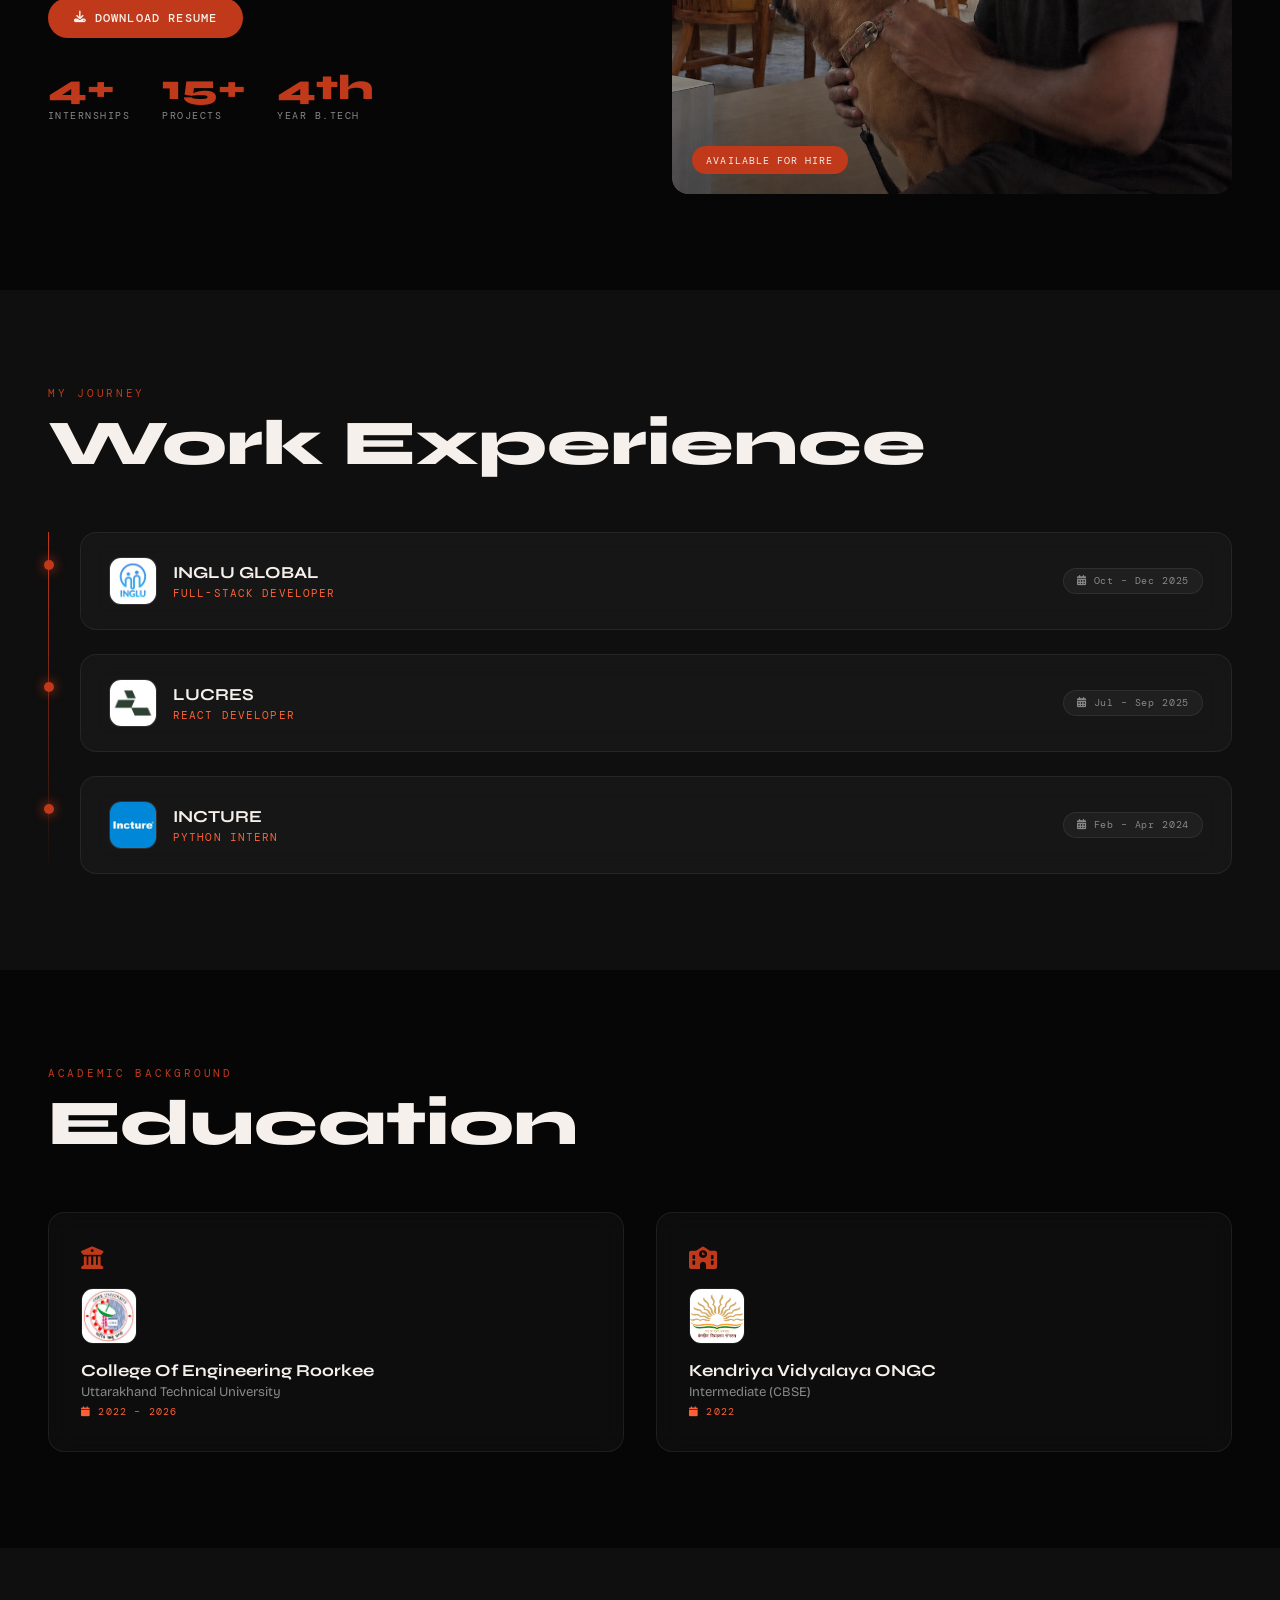
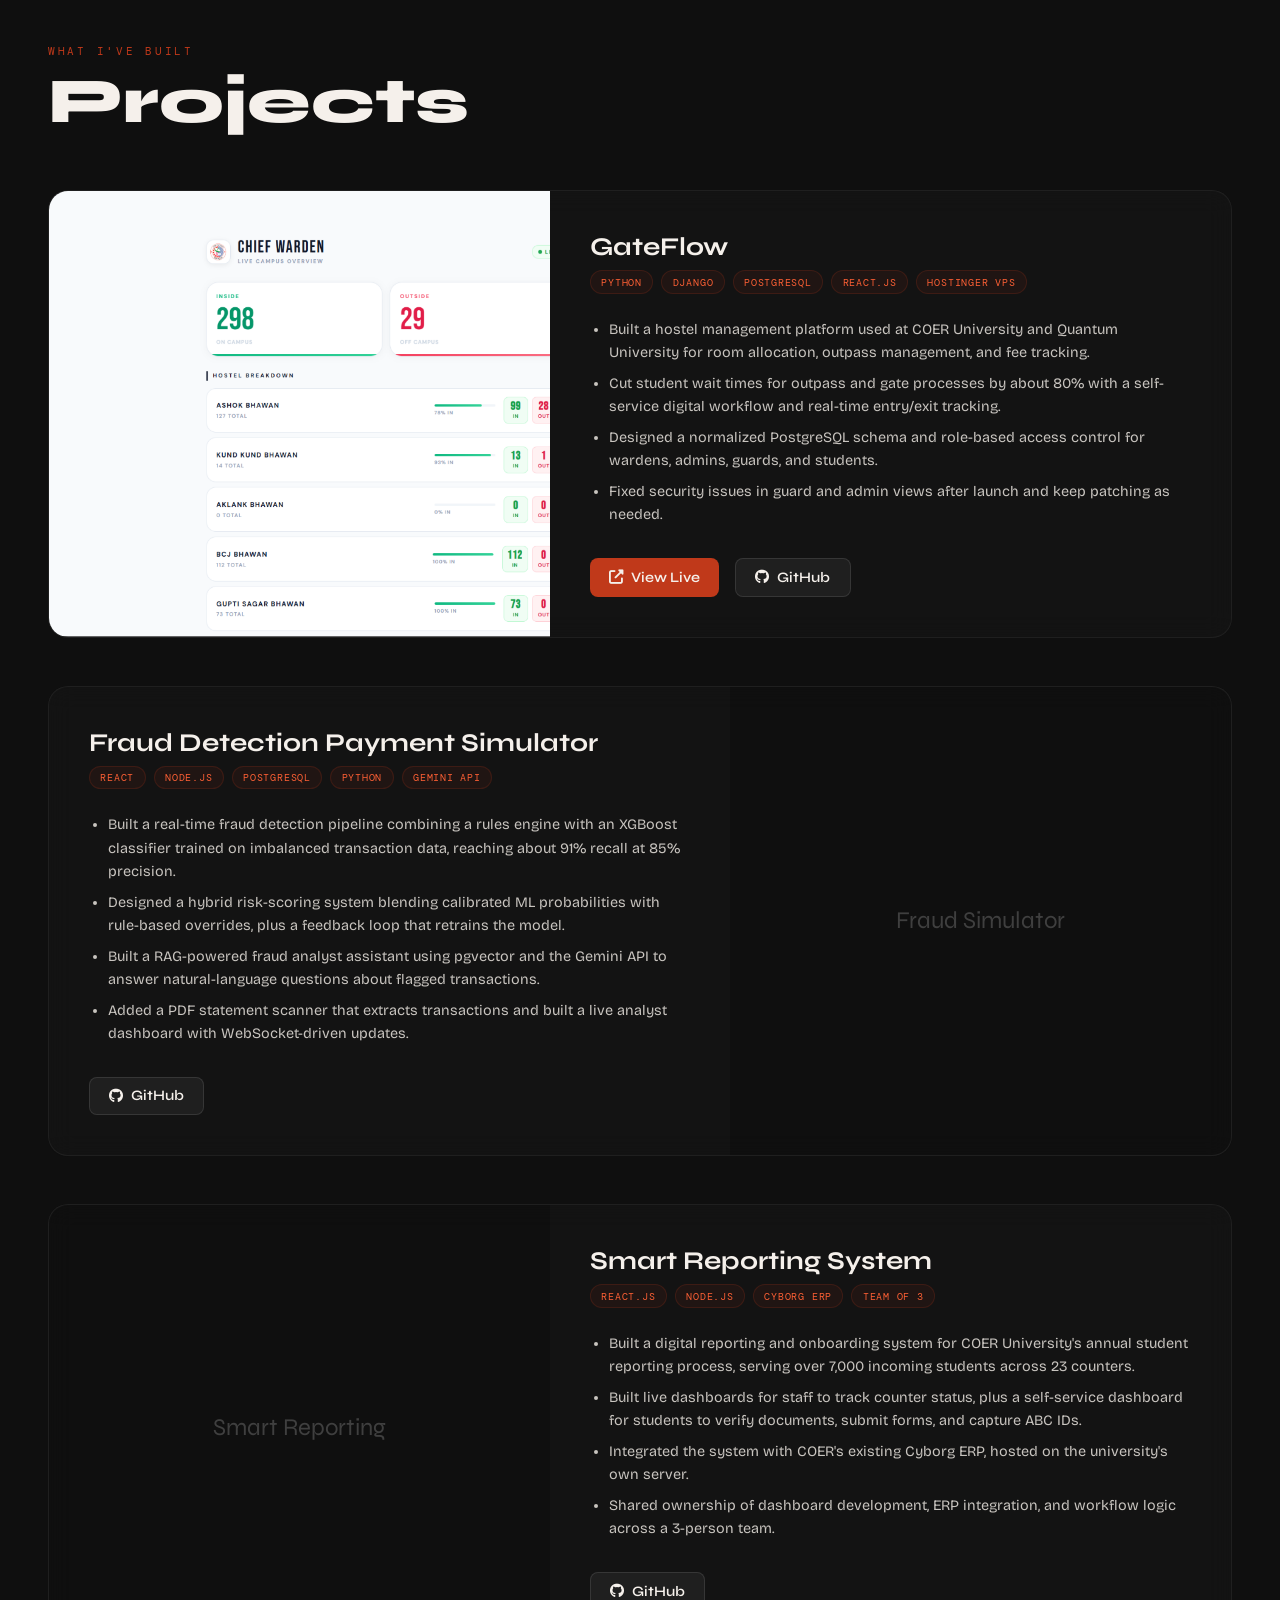
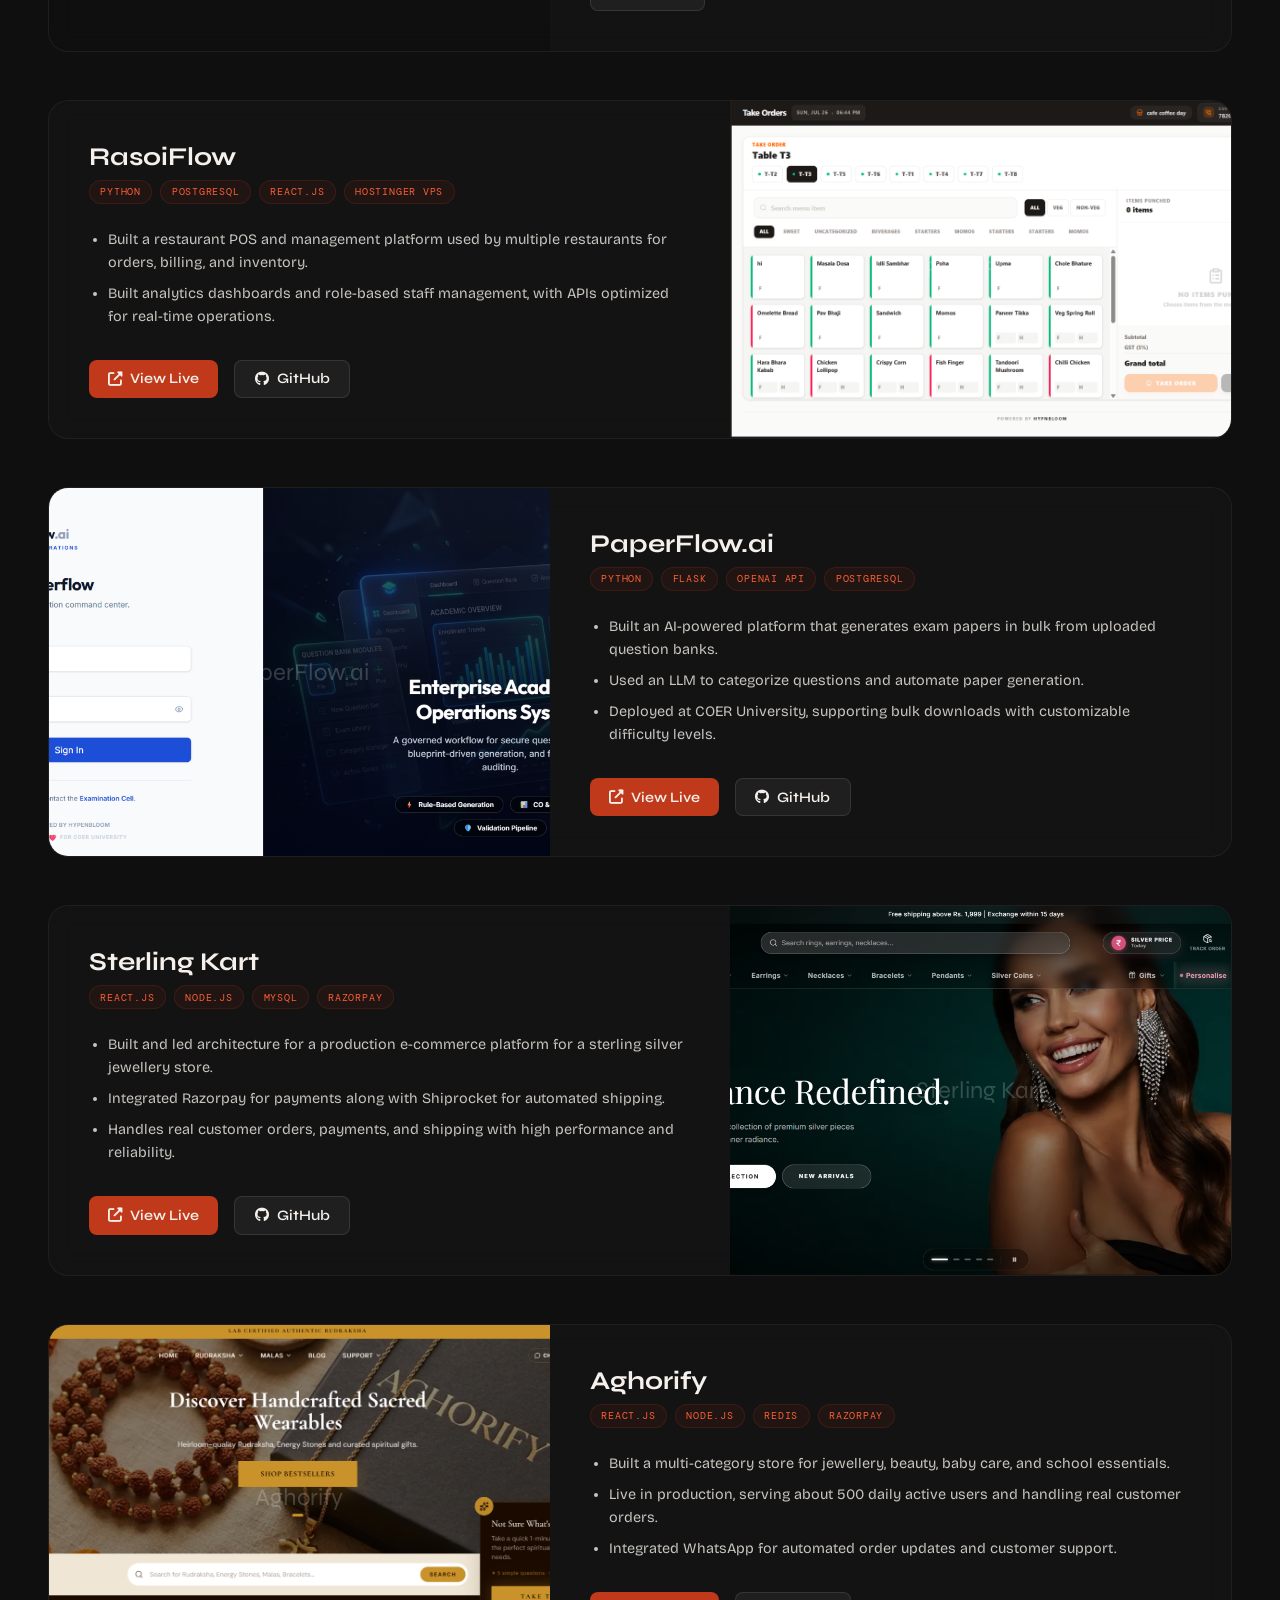
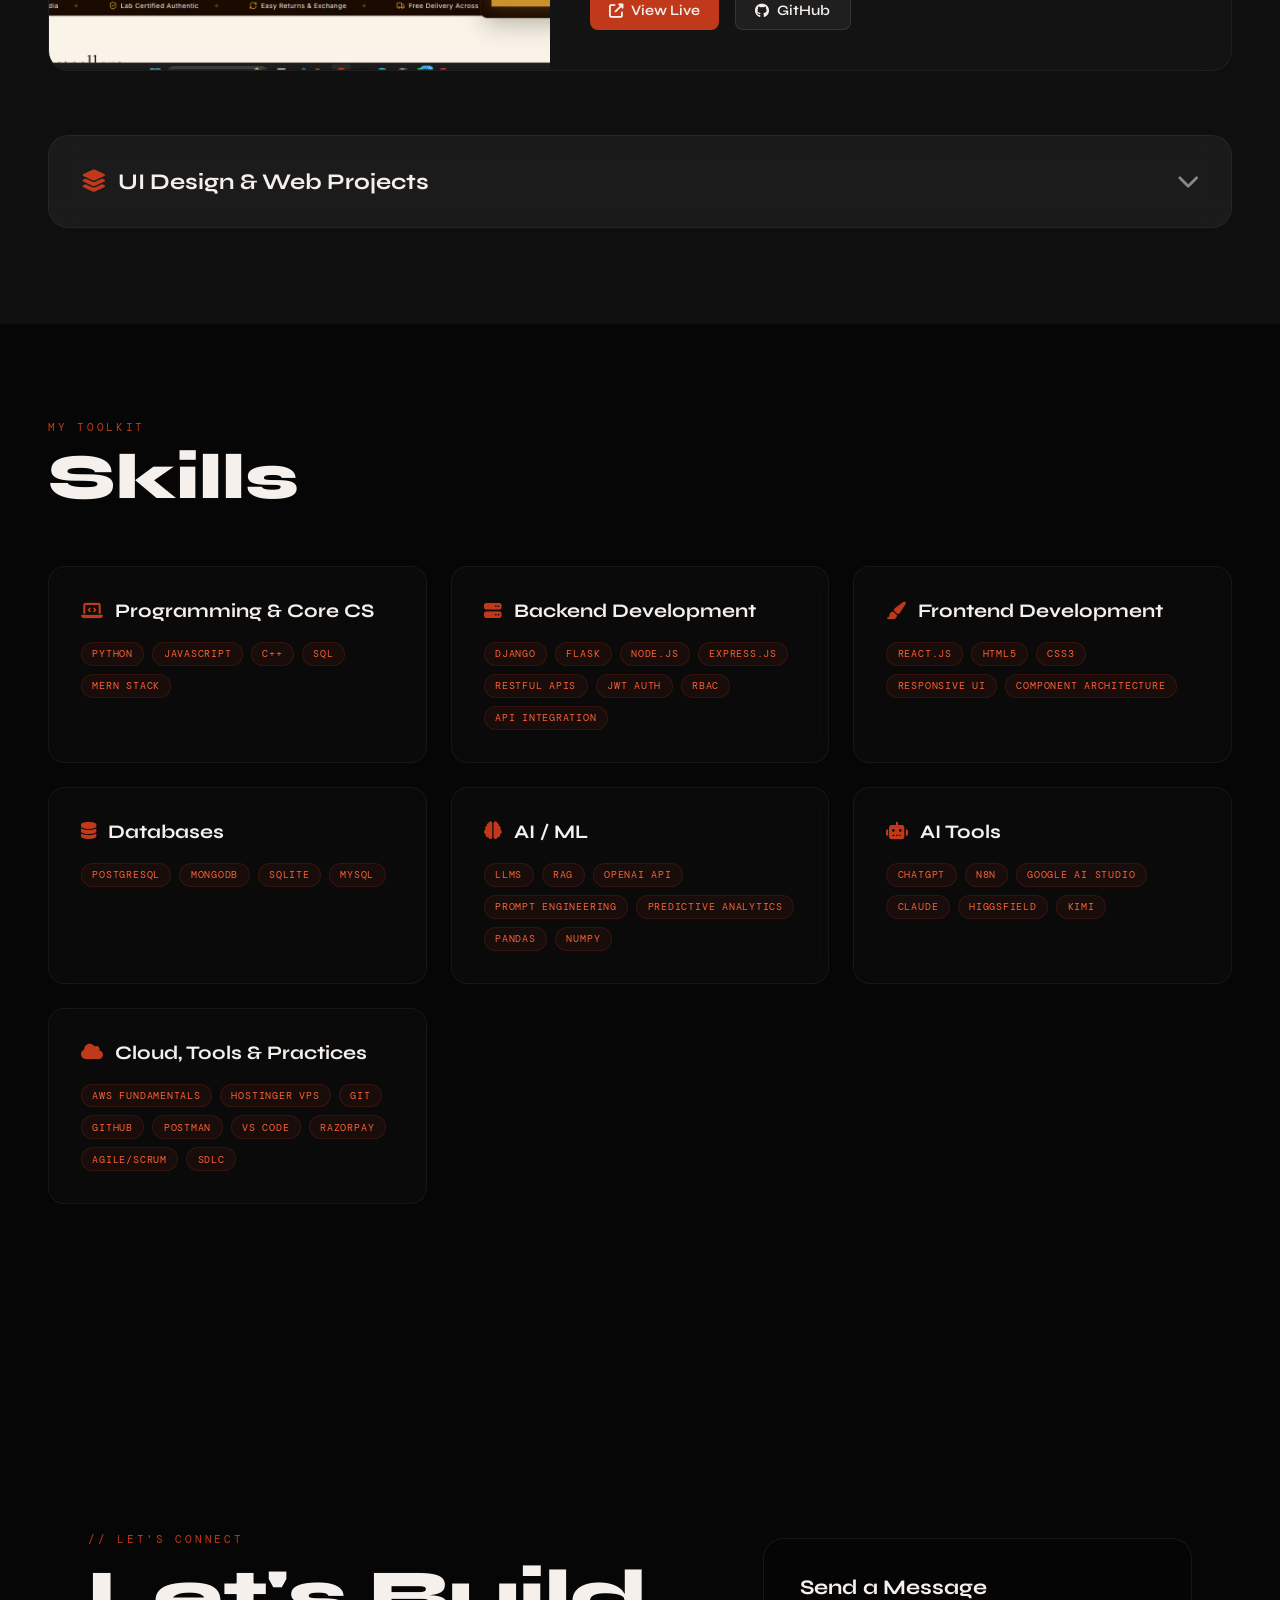
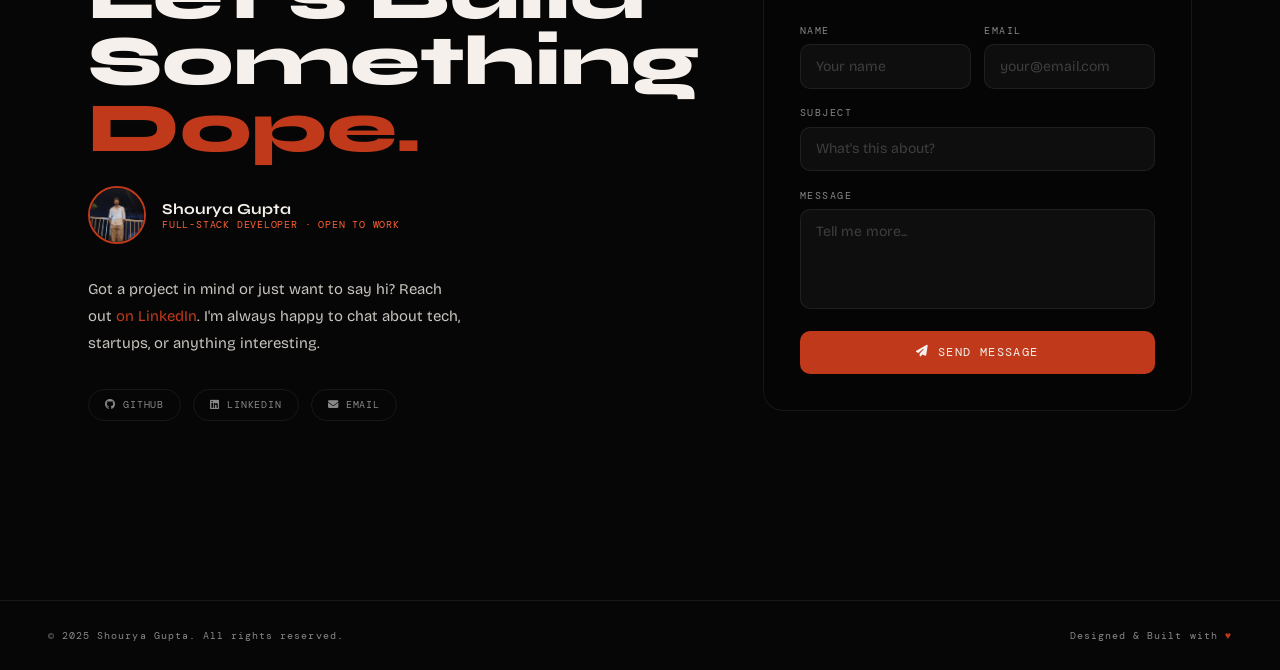
==== commit 8cc6c925: "Initial commit" ====
--- a/index.html
+++ b/index.html
@@ -1,434 +1,1447 @@
-<!DOCTYPE html>
-<html lang="en">
-<head>
-  <meta charset="UTF-8" />
-  <meta name="viewport" content="width=device-width, initial-scale=1.0" />
-  <title>Shourya Gupta | Portfolio</title>
-  <link rel="stylesheet" href="styles.css" />
-  <link rel="stylesheet" href="https://unpkg.com/aos@next/dist/aos.css" />
-  <link rel="preconnect" href="https://fonts.googleapis.com">
-  <link rel="preconnect" href="https://fonts.gstatic.com" crossorigin>
-  <link href="https://fonts.googleapis.com/css2?family=Inter:wght@300;400;500;600;700;800&family=Space+Grotesk:wght@400;500;600;700&display=swap" rel="stylesheet">
-  <link rel="stylesheet" href="https://cdnjs.cloudflare.com/ajax/libs/font-awesome/6.4.0/css/all.min.css" />
-</head>
-<body>
-
-  <button class="theme-toggle" id="themeToggle" aria-label="Toggle theme">
-    <i class="fas fa-moon"></i>
-  </button>
-
-  <button class="scroll-top" id="scrollTop" aria-label="Scroll to top">
-    <i class="fas fa-arrow-up"></i>
-  </button>
-
-  <nav class="navbar" id="navbar">
-    <div class="nav-container">
-      <div class="nav-logo">
-        <span class="logo-bracket">&lt;</span>
-        <span class="logo-text">SG</span>
-        <span class="logo-bracket">/&gt;</span>
-      </div>
-      <button class="nav-toggle" id="navToggle" aria-label="Toggle menu">
-        <span></span>
-        <span></span>
-        <span></span>
-      </button>
-      <ul class="nav-links" id="navLinks">
-        <li><a href="#about" class="nav-link">About</a></li>
-        <li><a href="#experience" class="nav-link">Experience</a></li>
-        <li><a href="#education" class="nav-link">Education</a></li>
-        <li><a href="#projects" class="nav-link">Projects</a></li>
-        <li><a href="#contact" class="nav-link">Contact</a></li>
-      </ul>
-    </div>
-  </nav>
-
-  <header class="hero" id="hero">
-    <div class="hero-background">
-      <div class="gradient-orb orb-1"></div>
-      <div class="gradient-orb orb-2"></div>
-      <div class="gradient-orb orb-3"></div>
-    </div>
-    <div class="hero-content" data-aos="fade-up">
-      <div class="profile-pic-wrapper">
-        <img src="shourya.jpg" alt="Shourya Gupta" class="profile-pic" />
-        <div class="profile-ring"></div>
-      </div>
-      <div class="hero-text">
-        <p class="hero-greeting">Hello, I'm</p>
-        <h1 id="typing" class="hero-title"></h1>
-        <p class="hero-subtitle">
-          <span class="subtitle-item"><i class="fas fa-graduation-cap"></i> B.Tech Student</span>
-          <span class="subtitle-divider">•</span>
-          <span class="subtitle-item"><i class="fas fa-code"></i> Tech Enthusiast</span>
-          <span class="subtitle-divider">•</span>
-          <span class="subtitle-item"><i class="fas fa-university"></i> COER University</span>
-        </p>
-        <div class="hero-buttons">
-          <a href="resume new new.pdf" target="_blank" class="btn btn-primary">
-            <i class="fas fa-file-alt"></i> View Resume
-          </a>
-          <a href="#contact" class="btn btn-secondary">
-            <i class="fas fa-paper-plane"></i> Get in Touch
-          </a>
-        </div>
-      </div>
-    </div>
-    <div class="scroll-indicator">
-      <div class="mouse">
-        <div class="wheel"></div>
-      </div>
-      <p>Scroll Down</p>
-    </div>
-  </header>
-
-  <section id="about" class="section about-section">
-    <div class="container">
-      <div class="section-header" data-aos="fade-up">
-        <span class="section-label">Get to Know Me</span>
-        <h2 class="section-title">About</h2>
-      </div>
-      <div class="about-content" data-aos="fade-up" data-aos-delay="100">
-        <div class="glass-card about-card">
-          <div class="card-icon">
-            <i class="fas fa-user-circle"></i>
-          </div>
-          <p>Hi, I'm Shourya, a 4th-year engineering student passionate about web development and technology. I'm currently learning and building websites, constantly exploring new tools and frameworks to sharpen my skills. With a strong interest in creating user-friendly digital experiences, I'm working towards becoming a full-stack developer and eventually launching impactful tech projects of my own.</p>
-        </div>
-      </div>
-    </div>
-  </section>
-
-  <section id="experience" class="section experience-section">
-    <div class="container">
-      <div class="section-header" data-aos="fade-up">
-        <span class="section-label">My Journey</span>
-        <h2 class="section-title">Work Experience</h2>
-      </div>
-      
-      <div class="timeline">
-        
-        <div class="timeline-item" data-aos="fade-right" data-aos-delay="100">
-          <div class="timeline-dot"></div>
-          <div class="glass-card timeline-card">
-            <div class="timeline-header">
-              <div class="timeline-left">
-                <div class="company-logo">
-                  <img src="inglu.jpeg" alt="Inglu Global Logo" />
-                </div>
-                <div class="timeline-details">
-                  <h3 class="company-name">INGLU GLOBAL</h3>
-                  <p class="role-title">Full-Stack Developer</p>
-                </div>
-              </div>
-              <span class="timeline-date">
-                <i class="fas fa-calendar-alt"></i> Oct 2025 – Dec 25
-              </span>
-            </div>
-          </div>
-        </div>
-
-        <div class="timeline-item" data-aos="fade-right" data-aos-delay="200">
-          <div class="timeline-dot"></div>
-          <div class="glass-card timeline-card">
-            <div class="timeline-header">
-              <div class="timeline-left">
-                <div class="company-logo">
-                  <img src="lucres.jpeg" alt="Lucres Logo" />
-                </div>
-                <div class="timeline-details">
-                  <h3 class="company-name">LUCRES</h3>
-                  <p class="role-title">React Developer</p>
-                </div>
-              </div>
-              <span class="timeline-date">
-                <i class="fas fa-calendar-alt"></i> Jul 2025 – Sep 2025
-              </span>
-            </div>
-          </div>
-        </div>
-
-        <div class="timeline-item" data-aos="fade-right" data-aos-delay="300">
-          <div class="timeline-dot"></div>
-          <div class="glass-card timeline-card">
-            <div class="timeline-header">
-              <div class="timeline-left">
-                <div class="company-logo">
-                  <img src="inc.png" alt="Incture Logo" />
-                </div>
-                <div class="timeline-details">
-                  <h3 class="company-name">INCTURE</h3>
-                  <p class="role-title">Python Intern</p>
-                </div>
-              </div>
-              <span class="timeline-date">
-                <i class="fas fa-calendar-alt"></i> Feb 2024 – Apr 2024
-              </span>
-            </div>
-          </div>
-        </div>
-
-      </div>
-    </div>
-</section>
-
-  <section id="education" class="section education-section">
-    <div class="container">
-      <div class="section-header" data-aos="fade-up">
-        <span class="section-label">Academic Background</span>
-        <h2 class="section-title">Education</h2>
-      </div>
-      <div class="education-grid">
-        <div class="glass-card education-card" data-aos="fade-up" data-aos-delay="100">
-          <div class="education-icon">
-            <i class="fas fa-university"></i>
-          </div>
-          <div class="education-logo">
-            <img src="coer.jpg.jpg" alt="COER Logo" />
-          </div>
-          <div class="education-content">
-            <h3 class="education-title">College Of Engineering Roorkee</h3>
-            <p class="education-subtitle">Uttarakhand Technical University</p>
-            <span class="education-date">
-              <i class="fas fa-calendar"></i> 2022–2026
-            </span>
-          </div>
-        </div>
-        <div class="glass-card education-card" data-aos="fade-up" data-aos-delay="200">
-          <div class="education-icon">
-            <i class="fas fa-school"></i>
-          </div>
-          <div class="education-logo">
-            <img src="kv.jpg" alt="KV Logo" />
-          </div>
-          <div class="education-content">
-            <h3 class="education-title">Kendriya Vidyalaya ONGC</h3>
-            <p class="education-subtitle">Intermediate (CBSE)</p>
-            <span class="education-date">
-              <i class="fas fa-calendar"></i> 2022
-            </span>
-          </div>
-        </div>
-      </div>
-    </div>
-  </section>
-
-  <section id="projects" class="section projects-section">
-  <div class="container">
-    <div class="section-header" data-aos="fade-up">
-      <span class="section-label">What I've Built</span>
-      <h2 class="section-title">Projects</h2>
-    </div>
-    
-    <div class="projects-grid">
-      
-      <div class="glass-card project-card" data-aos="zoom-in" data-aos-delay="100">
-        <div class="project-icon">
-          <i class="fas fa-coffee"></i>
-        </div>
-        <h3 class="project-title">
-          <a href="https://cafedepiccoloo.netlify.app/#home" target="_blank" rel="noopener noreferrer">
-            Cafe De Picoolo Website
-            <i class="fas fa-external-link-alt"></i>
-          </a>
-        </h3>
-        <p class="project-description">A modern, aesthetic website for a local cafe featuring a digital menu, gallery, and location integration.</p>
-        <div class="project-tags">
-          <span class="tag">UI/UX Design</span>
-          <span class="tag">Frontend</span>
-          <span class="tag">Responsive</span>
-        </div>
-      </div>
-
-      <div class="glass-card project-card" data-aos="zoom-in" data-aos-delay="200">
-        <div class="project-icon">
-          <i class="fas fa-bread-slice"></i>
-        </div>
-        <h3 class="project-title">
-          <a href="https://eddiesbakery.netlify.app/" target="_blank" rel="noopener noreferrer">
-            Eddie's Bakery Store
-            <i class="fas fa-external-link-alt"></i>
-          </a>
-        </h3>
-        <p class="project-description">A delightful online presence for a bakery showcasing fresh goods, custom cake orders, and daily specials.</p>
-        <div class="project-tags">
-          <span class="tag">HTML/CSS</span>
-          <span class="tag">JavaScript</span>
-          <span class="tag">E-commerce UI</span>
-        </div>
-      </div>
-      
-      <div class="glass-card project-card" data-aos="zoom-in" data-aos-delay="300">
-        <div class="project-icon">
-          <i class="fas fa-laptop-code"></i>
-        </div>
-        <h3 class="project-title">
-          <a href="https://your-portfolio-link.com" target="_blank" rel="noopener noreferrer">
-            Personal Portfolio Website
-            <i class="fas fa-external-link-alt"></i>
-          </a>
-        </h3>
-        <p class="project-description">A fully responsive personal portfolio built with HTML, CSS, and JavaScript.</p>
-        <div class="project-tags">
-          <span class="tag">HTML</span>
-          <span class="tag">CSS</span>
-          <span class="tag">JavaScript</span>
-        </div>
-      </div>
-
-      <div class="glass-card project-card" data-aos="zoom-in" data-aos-delay="400">
-        <div class="project-icon">
-          <i class="fas fa-brain"></i>
-        </div>
-        <h3 class="project-title">
-          <a href="https://github.com/maximanoob01/fake-profile-detection" target="_blank" rel="noopener noreferrer">
-            Fake Profile Detection
-            <i class="fas fa-external-link-alt"></i>
-          </a>
-        </h3>
-        <p class="project-description">Built a 96% accurate Insta follower predictor using Python, ANN, and ML libraries with data cleaning.</p>
-        <div class="project-tags">
-          <span class="tag">Python</span>
-          <span class="tag">Machine Learning</span>
-          <span class="tag">ANN</span>
-        </div>
-      </div>
-
-      <div class="glass-card project-card" data-aos="zoom-in" data-aos-delay="500">
-        <div class="project-icon">
-          <i class="fas fa-id-card-clip"></i>
-        </div>
-        <h3 class="project-title">
-          <a href="https://hostel-gate-checkk.vercel.app/" target="_blank" rel="noopener noreferrer">
-            Hostel Real-Time Tracker
-            <i class="fas fa-external-link-alt"></i>
-          </a>
-        </h3>
-        <p class="project-description">A gate management system that tracks the real-time entry and exit status of students residing in the hostel.</p>
-        <div class="project-tags">
-          <span class="tag">Database Management</span>
-          <span class="tag">Real-time</span>
-          <span class="tag">Web App</span>
-        </div>
-      </div>
-
-      <div class="glass-card project-card" data-aos="zoom-in" data-aos-delay="600">
-        <div class="project-icon">
-          <i class="fas fa-file-contract"></i>
-        </div>
-        <h3 class="project-title">
-          <a href="https://github.com/maximanoob01/resume-builder" target="_blank" rel="noopener noreferrer">
-            ATS Resume Builder
-            <i class="fas fa-external-link-alt"></i>
-          </a>
-        </h3>
-        <p class="project-description">A dynamic website that builds ATS-friendly resumes automatically based on user input and career data.</p>
-        <div class="project-tags">
-          <span class="tag">Automation</span>
-          <span class="tag">Frontend</span>
-          <span class="tag">PDF Generation</span>
-        </div>
-      </div>
-
-      <div class="glass-card project-card" data-aos="zoom-in" data-aos-delay="700">
-        <div class="project-icon">
-          <i class="fas fa-music"></i>
-        </div>
-        <h3 class="project-title">
-          <a href="https://www.coerlinguistic.club/" target="_blank" rel="noopener noreferrer">
-            COER Linguistic Fest
-            <i class="fas fa-external-link-alt"></i>
-          </a>
-        </h3>
-        <p class="project-description">The official event website for the college fest, handling event showcases and student engagement.</p>
-        <div class="project-tags">
-          <span class="tag">Live Website</span>
-          <span class="tag">UI/UX Design</span>
-          <span class="tag">Event Management</span>
-        </div>
-      </div>
-
-    </div>
-  </div>
-</section>
-
-  <section id="skills" class="section skills-section">
-    <div class="container">
-      <div class="section-header" data-aos="fade-up">
-        <span class="section-label">My Toolkit</span>
-        <h2 class="section-title">Skills</h2>
-      </div>
-      <div class="skills-grid" data-aos="fade-up" data-aos-delay="100">
-        <div class="skill-item">
-          <div class="skill-icon">
-            <i class="fab fa-react"></i>
-          </div>
-          <span class="skill-name">Java</span>
-        </div>
-        <div class="skill-item">
-          <div class="skill-icon">
-            <i class="fab fa-html5"></i>
-          </div>
-          <span class="skill-name">HTML,CSS & JS</span>
-        </div>
-        <div class="skill-item">
-          <div class="skill-icon">
-            <i class="fab fa-js"></i>
-          </div>
-          <span class="skill-name">Node.js & React.js</span>
-        </div>
-        <div class="skill-item">
-          <div class="skill-icon">
-            <i class="fas fa-database"></i>
-          </div>
-          <span class="skill-name">SQL</span>
-        </div>
-        <div class="skill-item">
-          <div class="skill-icon">
-            <i class="fab fa-python"></i>
-          </div>
-          <span class="skill-name">PYTHON</span>
-        </div>
-      </div>
-    </div>
-  </section>
-
-  <section id="contact" class="section contact-section">
-    <div class="container">
-      <div class="contact-content" data-aos="fade-up">
-        <span class="contact-badge">Let's Connect</span>
-        <h2 class="contact-title">Reach Out</h2>
-        <p class="contact-text">
-          Got a question or just want to say hi? Feel free to message me 
-          <a href="https://www.linkedin.com/in/shourya-gupta-8a8876250/" target="_blank">on LinkedIn</a>. 
-          I'm always happy to connect and chat about tech, startups, or anything interesting. Just no spam please!
-        </p>
-        <div class="social-links">
-          <a href="https://github.com/maximanoob01" target="_blank" class="social-link" data-aos="zoom-in" data-aos-delay="100">
-            <i class="fab fa-github"></i>
-            <span>GitHub</span>
-          </a>
-          <a href="https://www.linkedin.com/in/shourya-gupta-8a8876250/" target="_blank" class="social-link" data-aos="zoom-in" data-aos-delay="200">
-            <i class="fab fa-linkedin"></i>
-            <span>LinkedIn</span>
-          </a>
-          <a href="mailto:gshourya665@gmail.com" class="social-link" data-aos="zoom-in" data-aos-delay="300">
-            <i class="fas fa-envelope"></i>
-            <span>Email</span>
-          </a>
-        </div>
-      </div>
-    </div>
-  </section>
-
-  <footer class="footer">
-    <div class="footer-content">
-      <p>&copy; 2025 Shourya Gupta. All rights reserved.</p>
-      <p class="footer-tagline">Designed & Built with <i class="fas fa-heart"></i></p>
-    </div>
-  </footer>
-
-  <script src="https://unpkg.com/aos@next/dist/aos.js"></script>
-  <script src="script.js"></script>
-</body>
-</html>
+<!DOCTYPE html>
+<html lang="en">
+<head>
+  <meta charset="UTF-8" />
+  <meta name="viewport" content="width=device-width, initial-scale=1.0" />
+  <title>Shourya Gupta | Portfolio</title>
+  <link rel="preconnect" href="https://fonts.googleapis.com">
+  <link rel="preconnect" href="https://fonts.gstatic.com" crossorigin>
+  <link href="https://fonts.googleapis.com/css2?family=Syne:wght@400;500;600;700;800&family=DM+Mono:wght@300;400;500&family=Bricolage+Grotesque:wght@400;500;600;700;800&display=swap" rel="stylesheet">
+  <link rel="stylesheet" href="https://cdnjs.cloudflare.com/ajax/libs/font-awesome/6.4.0/css/all.min.css" />
+  <style>
+    *,*::before,*::after{margin:0;padding:0;box-sizing:border-box}
+    :root{
+      --bg:#060606;--bg2:#0f0f0f;--orange:#c0391a;--orange2:#fd6035;
+      --white:#f5f0eb;--gray:#888;--light-gray:#c8c4bf;
+      --border:rgba(255,255,255,0.07);--card-bg:rgba(255,255,255,0.03);
+      --font-display:'Syne',sans-serif;--font-body:'Bricolage Grotesque',sans-serif;--font-mono:'DM Mono',monospace;
+    }
+    html{scroll-behavior:smooth}
+    body{background:var(--bg);color:var(--white);font-family:var(--font-body);overflow-x:hidden;cursor:none}
+    a{color:inherit;text-decoration:none}
+    img{max-width:100%;display:block}
+    ::-webkit-scrollbar{width:3px}
+    ::-webkit-scrollbar-track{background:var(--bg)}
+    ::-webkit-scrollbar-thumb{background:var(--orange);border-radius:2px}
+
+    /* ── CURSOR ── */
+    .cursor-dot{width:8px;height:8px;background:var(--orange);border-radius:50%;position:fixed;top:0;left:0;z-index:9999;pointer-events:none;transform:translate(-50%,-50%)}
+    .cursor-ring{width:36px;height:36px;border:1.5px solid rgba(192,57,26,0.6);border-radius:50%;position:fixed;top:0;left:0;z-index:9998;pointer-events:none;transform:translate(-50%,-50%);transition:all 0.15s ease}
+    .cursor-ring.hover{transform:translate(-50%,-50%) scale(1.8);border-color:var(--orange);background:rgba(192,57,26,0.05)}
+    @media(pointer:fine){body *{cursor:none!important}}
+
+    /* ── GLOBAL NOISE ── */
+    body::before{content:'';position:fixed;inset:0;background-image:url("data:image/svg+xml,%3Csvg viewBox='0 0 256 256' xmlns='http://www.w3.org/2000/svg'%3E%3Cfilter id='noise'%3E%3CfeTurbulence type='fractalNoise' baseFrequency='0.9' numOctaves='4' stitchTiles='stitch'/%3E%3C/filter%3E%3Crect width='100%25' height='100%25' filter='url(%23noise)' opacity='1'/%3E%3C/svg%3E");opacity:0.025;z-index:9997;pointer-events:none}
+
+    /* ════════════════ NAV ════════════════ */
+    nav{position:fixed;top:0;left:0;right:0;z-index:900;padding:0 3rem;display:flex;align-items:center;justify-content:space-between;height:70px;transition:all 0.4s ease}
+    nav.scrolled{background:rgba(6,6,6,0.95);backdrop-filter:blur(20px);border-bottom:1px solid var(--border)}
+    .nav-logo{font-family:var(--font-display);font-size:1.1rem;font-weight:700;letter-spacing:0.05em;z-index:10}
+    .nav-logo span{color:var(--orange)}
+    .nav-links{display:flex;gap:2.5rem;list-style:none}
+    .nav-links a{font-family:var(--font-mono);font-size:0.75rem;letter-spacing:0.12em;text-transform:uppercase;color:rgba(255,255,255,0.65);transition:color 0.3s;position:relative}
+    .nav-links a::after{content:'';position:absolute;bottom:-3px;left:0;width:0;height:1px;background:var(--orange);transition:width 0.3s}
+    .nav-links a:hover{color:var(--white)}
+    .nav-links a:hover::after{width:100%}
+    .nav-cta{background:var(--orange)!important;color:var(--white)!important;padding:0.5rem 1.25rem;border-radius:2rem;font-size:0.72rem!important;letter-spacing:0.1em;transition:all 0.3s!important}
+    .nav-cta:hover{background:var(--white)!important;color:var(--bg)!important}
+    .nav-cta::after{display:none!important}
+    .nav-toggle{display:none;flex-direction:column;gap:5px;background:none;border:none;padding:4px;z-index:10}
+    .nav-toggle span{display:block;width:24px;height:1.5px;background:var(--white);transition:all 0.3s}
+    .nav-toggle.active span:nth-child(1){transform:translateY(6.5px) rotate(45deg)}
+    .nav-toggle.active span:nth-child(2){opacity:0}
+    .nav-toggle.active span:nth-child(3){transform:translateY(-6.5px) rotate(-45deg)}
+
+    /* ════════════════════════════════════════════
+       HERO — full-screen video, cinematic overlays,
+       slide-in text, frosted stats bar at bottom
+    ════════════════════════════════════════════ */
+    .hero{
+      position:relative;
+      width:100%;
+      min-height:100vh;
+      min-height:100svh;
+      overflow:hidden;
+      display:flex;
+      align-items:flex-end;
+    }
+
+    /* Video fills entire screen */
+    .hero-video-wrap{position:absolute;inset:0;z-index:0}
+    .hero-video-wrap video{
+      width:100%;height:100%;
+      object-fit:cover;
+      object-position:center center;
+      display:block;
+    }
+
+    /* Layer 1: directional gradient — heavy left/bottom (text zone), clear top-right (video visible) */
+    .hero-video-wrap::before{
+      content:'';position:absolute;inset:0;z-index:1;
+      background:
+        linear-gradient(110deg, rgba(3,1,0,0.94) 0%, rgba(3,1,0,0.75) 35%, rgba(3,1,0,0.28) 62%, transparent 88%),
+        linear-gradient(to top, rgba(6,6,6,0.98) 0%, rgba(6,6,6,0.6) 28%, transparent 56%),
+        linear-gradient(to bottom, rgba(6,6,6,0.55) 0%, transparent 20%);
+    }
+    /* Layer 2: warm orange colour-grade tint — ties video to site palette */
+    .hero-video-wrap::after{
+      content:'';position:absolute;inset:0;z-index:2;
+      background:radial-gradient(ellipse 65% 55% at 72% 40%, rgba(192,57,26,0.22) 0%, transparent 65%);
+      mix-blend-mode:screen;
+    }
+
+    /* Dual grain layers — coarse + fine like real film */
+    .hero-grain{
+      position:absolute;inset:0;z-index:3;pointer-events:none;
+      background-image:url("data:image/svg+xml,%3Csvg xmlns='http://www.w3.org/2000/svg' width='280' height='280'%3E%3Cfilter id='g'%3E%3CfeTurbulence type='fractalNoise' baseFrequency='0.58' numOctaves='4' stitchTiles='stitch'/%3E%3CfeColorMatrix type='saturate' values='0'/%3E%3C/filter%3E%3Crect width='280' height='280' filter='url(%23g)' opacity='1'/%3E%3C/svg%3E");
+      background-size:155px 155px;opacity:0.22;mix-blend-mode:overlay;
+    }
+    .hero-grain-fine{
+      position:absolute;inset:0;z-index:4;pointer-events:none;
+      background-image:url("data:image/svg+xml,%3Csvg xmlns='http://www.w3.org/2000/svg' width='200' height='200'%3E%3Cfilter id='f'%3E%3CfeTurbulence type='fractalNoise' baseFrequency='0.88' numOctaves='4' stitchTiles='stitch'/%3E%3CfeColorMatrix type='saturate' values='0'/%3E%3C/filter%3E%3Crect width='200' height='200' filter='url(%23f)' opacity='1'/%3E%3C/svg%3E");
+      background-size:108px 108px;opacity:0.14;mix-blend-mode:soft-light;
+    }
+
+    /* Smooth fade into page background */
+    .hero-fade{
+      position:absolute;bottom:0;left:0;right:0;
+      height:200px;
+      background:linear-gradient(to bottom,transparent,var(--bg));
+      z-index:5;pointer-events:none;
+    }
+
+    /* Ambient light orbs */
+    .orb{position:absolute;border-radius:50%;filter:blur(130px);opacity:0.07;animation:orbFloat 9s ease-in-out infinite alternate;z-index:1;pointer-events:none}
+    .orb-1{width:700px;height:700px;background:#d44400;top:-200px;right:-80px}
+    .orb-2{width:400px;height:400px;background:#ff3300;top:45%;left:-90px;animation-delay:3s}
+    @keyframes orbFloat{0%{transform:translate(0,0) scale(1)}100%{transform:translate(20px,-20px) scale(1.06)}}
+
+    /* ── SLIDE-IN KEYFRAMES ── */
+    @keyframes slideInLeft{
+      from{opacity:0;transform:translateX(-56px)}
+      to{opacity:1;transform:translateX(0)}
+    }
+    @keyframes slideInUp{
+      from{opacity:0;transform:translateY(42px)}
+      to{opacity:1;transform:translateY(0)}
+    }
+    @keyframes fadeIn{
+      from{opacity:0}to{opacity:1}
+    }
+
+    /* Main text block — anchored lower-left */
+    .hero-inner{
+      position:relative;z-index:6;
+      width:100%;max-width:1400px;
+      margin:0 auto;
+      padding:0 3rem 6.5rem;
+      display:flex;flex-direction:column;justify-content:flex-end;
+      min-height:100vh;min-height:100svh;
+    }
+
+    .hero-eyebrow{
+      font-family:var(--font-mono);font-size:0.72rem;letter-spacing:0.3em;
+      text-transform:uppercase;color:var(--orange2);
+      margin-bottom:1rem;display:flex;align-items:center;gap:0.8rem;
+      opacity:0;animation:slideInLeft 0.85s cubic-bezier(0.22,1,0.36,1) 0.15s forwards;
+    }
+    .hero-eyebrow::before{content:'';display:block;width:36px;height:1px;background:var(--orange2);flex-shrink:0}
+
+    .hero-name{
+      font-family:var(--font-display);
+      font-size:clamp(3.5rem,9.5vw,10rem);
+      font-weight:800;line-height:0.87;letter-spacing:-0.03em;color:var(--white);
+      opacity:0;animation:slideInLeft 1s cubic-bezier(0.22,1,0.36,1) 0.32s forwards;
+    }
+    .hero-name .outline{
+      -webkit-text-stroke:1.5px rgba(255,255,255,0.2);
+      color:transparent;display:block;
+    }
+
+    .hero-role{
+      margin-top:1.5rem;display:flex;align-items:center;gap:0.65rem;flex-wrap:wrap;
+      opacity:0;animation:slideInUp 0.85s cubic-bezier(0.22,1,0.36,1) 0.55s forwards;
+    }
+    .role-pill{
+      display:inline-flex;align-items:center;gap:0.45rem;
+      background:rgba(192,57,26,0.14);border:1px solid rgba(192,57,26,0.38);
+      backdrop-filter:blur(10px);
+      padding:0.44rem 0.9rem;border-radius:2rem;
+      font-family:var(--font-mono);font-size:0.68rem;letter-spacing:0.08em;
+      text-transform:uppercase;color:var(--orange2);
+    }
+
+    .hero-btns{
+      margin-top:2rem;display:flex;gap:0.85rem;flex-wrap:wrap;
+      opacity:0;animation:slideInUp 0.85s cubic-bezier(0.22,1,0.36,1) 0.72s forwards;
+    }
+
+    /* Tagline top-right (desktop) */
+    .hero-tagline{
+      position:absolute;top:95px;right:3rem;max-width:240px;text-align:right;
+      z-index:7;opacity:0;animation:fadeIn 1s ease 1.1s forwards;
+    }
+    .hero-tagline h3{font-family:var(--font-display);font-size:1.05rem;font-weight:600;line-height:1.35;color:rgba(245,240,235,0.85)}
+    .hero-tagline p{margin-top:0.4rem;font-size:0.75rem;color:rgba(200,196,191,0.55);line-height:1.6}
+
+    /* Stats bar across bottom */
+    .hero-stats-bar{
+      position:absolute;bottom:0;left:0;right:0;z-index:7;
+      padding:1.1rem 3rem;
+      display:flex;align-items:center;gap:3rem;
+      border-top:1px solid rgba(255,255,255,0.08);
+      background:linear-gradient(to top,rgba(6,6,6,0.88),rgba(6,6,6,0.1),transparent);
+      backdrop-filter:blur(4px);
+      opacity:0;animation:slideInUp 0.85s ease 0.95s forwards;
+    }
+    .stat-pill{display:flex;flex-direction:column;gap:0.15rem}
+    .stat-pill .sp-num{font-family:var(--font-display);font-size:1.35rem;font-weight:800;color:var(--white);line-height:1}
+    .stat-pill .sp-label{font-family:var(--font-mono);font-size:0.55rem;letter-spacing:0.18em;text-transform:uppercase;color:var(--gray)}
+    .stats-divider{width:1px;height:34px;background:rgba(255,255,255,0.1);flex-shrink:0}
+
+    /* Scroll hint */
+    .scroll-hint{
+      position:absolute;right:3rem;bottom:5.5rem;
+      display:flex;flex-direction:column;align-items:center;gap:0.5rem;
+      z-index:7;opacity:0;animation:fadeIn 1s ease 1.3s forwards;
+    }
+    .scroll-hint span{font-family:var(--font-mono);font-size:0.55rem;letter-spacing:0.22em;text-transform:uppercase;color:rgba(136,136,136,0.65);writing-mode:vertical-rl}
+    .scroll-line{width:1px;height:50px;background:linear-gradient(to bottom,var(--orange),transparent);animation:scrollPulse 2.2s ease infinite}
+    @keyframes scrollPulse{0%,100%{opacity:1}50%{opacity:0.2}}
+
+    /* ════════════════ BUTTONS ════════════════ */
+    .btn{display:inline-flex;align-items:center;gap:0.5rem;padding:0.75rem 1.6rem;border-radius:2rem;font-family:var(--font-mono);font-size:0.73rem;letter-spacing:0.1em;text-transform:uppercase;font-weight:500;transition:all 0.3s}
+    .btn-primary{background:var(--orange);color:var(--white)}
+    .btn-primary:hover{transform:translateY(-2px);box-shadow:0 14px 40px rgba(192,57,26,0.45)}
+    .btn-secondary{background:rgba(255,255,255,0.07);backdrop-filter:blur(10px);color:var(--white);border:1px solid rgba(255,255,255,0.18)}
+    .btn-secondary:hover{border-color:var(--orange);color:var(--orange2);transform:translateY(-2px)}
+
+    /* ════════════════ MARQUEE ════════════════ */
+    .trust-bar{background:var(--bg2);overflow:hidden;border-top:1px solid var(--border);border-bottom:1px solid var(--border);padding:1.1rem 0}
+    .marquee-track{display:flex;gap:3.5rem;animation:marqueeScroll 18s linear infinite;white-space:nowrap}
+    .marquee-item{font-family:var(--font-mono);font-size:0.7rem;letter-spacing:0.18em;text-transform:uppercase;color:var(--gray);display:flex;align-items:center;gap:0.6rem;flex-shrink:0}
+    .marquee-item span{color:var(--orange)}
+    @keyframes marqueeScroll{from{transform:translateX(0)}to{transform:translateX(-50%)}}
+
+    /* ════════════════ SECTIONS ════════════════ */
+    .section{padding:6rem 3rem}
+    .container{max-width:1200px;margin:0 auto}
+    .section-label{font-family:var(--font-mono);font-size:0.68rem;letter-spacing:0.25em;text-transform:uppercase;color:var(--orange);display:block;margin-bottom:0.75rem}
+    .section-title{font-family:var(--font-display);font-size:clamp(2.2rem,5vw,4rem);font-weight:800;line-height:1;color:var(--white)}
+    .section-header{margin-bottom:3.5rem}
+    .reveal{opacity:0;transform:translateY(28px);transition:opacity 0.7s ease,transform 0.7s ease}
+    .reveal.visible{opacity:1;transform:translateY(0)}
+    .glass-card{background:var(--card-bg);border:1px solid var(--border);border-radius:16px;backdrop-filter:blur(12px);transition:all 0.4s ease}
+    .glass-card:hover{border-color:rgba(192,57,26,0.28);box-shadow:0 0 40px rgba(192,57,26,0.08);transform:translateY(-3px)}
+
+    /* ════════════════ ABOUT ════════════════ */
+    .about-section{background:var(--bg)}
+    .about-layout{display:grid;grid-template-columns:1fr 1fr;gap:4rem;align-items:center}
+    .about-left h2{font-family:var(--font-display);font-size:clamp(1.8rem,4vw,3.2rem);font-weight:800;line-height:1.1;margin-bottom:1.5rem}
+    .about-left h2 em{font-style:normal;color:var(--orange)}
+    .about-left p{font-size:0.95rem;line-height:1.8;color:var(--light-gray);margin-bottom:1rem}
+    .about-stats{display:flex;gap:2rem;margin-top:2rem;flex-wrap:wrap}
+    .stat-item{display:flex;flex-direction:column;gap:0.25rem}
+    .stat-num{font-family:var(--font-display);font-size:2.2rem;font-weight:800;color:var(--orange);line-height:1}
+    .stat-label{font-family:var(--font-mono);font-size:0.62rem;letter-spacing:0.15em;text-transform:uppercase;color:var(--gray)}
+    .about-img-wrap{position:relative;border-radius:16px;overflow:hidden}
+    .about-img-wrap img{width:100%;border-radius:16px;filter:grayscale(15%) brightness(0.9);transition:filter 0.5s}
+    .about-img-wrap:hover img{filter:grayscale(0%) brightness(1)}
+    .about-img-wrap::after{content:'';position:absolute;inset:0;background:linear-gradient(to top,rgba(6,6,6,0.5),transparent);border-radius:16px}
+    .about-img-badge{position:absolute;bottom:1.25rem;left:1.25rem;z-index:2;background:var(--orange);padding:0.45rem 0.9rem;border-radius:2rem;font-family:var(--font-mono);font-size:0.65rem;letter-spacing:0.1em;text-transform:uppercase}
+
+    /* ════════════════ EXPERIENCE ════════════════ */
+    .experience-section{background:var(--bg2)}
+    .timeline{display:flex;flex-direction:column;gap:1.5rem;position:relative;padding-left:2rem}
+    .timeline::before{content:'';position:absolute;left:0;top:0;bottom:0;width:1px;background:linear-gradient(to bottom,var(--orange),transparent)}
+    .timeline-item{position:relative}
+    .timeline-dot{position:absolute;left:-2rem;top:1.75rem;width:10px;height:10px;background:var(--orange);border-radius:50%;box-shadow:0 0 12px var(--orange);transform:translateX(-4px)}
+    .timeline-card{padding:1.5rem 1.75rem}
+    .timeline-header{display:flex;justify-content:space-between;align-items:center;flex-wrap:wrap;gap:1rem}
+    .timeline-left{display:flex;align-items:center;gap:1rem}
+    .company-logo{width:48px;height:48px;border-radius:12px;overflow:hidden;background:rgba(255,255,255,0.05);display:flex;align-items:center;justify-content:center;border:1px solid var(--border);flex-shrink:0}
+    .company-logo img{width:100%;height:100%;object-fit:cover}
+    .company-name{font-family:var(--font-display);font-size:1.05rem;font-weight:700}
+    .role-title{font-family:var(--font-mono);font-size:0.7rem;letter-spacing:0.1em;text-transform:uppercase;color:var(--orange2);margin-top:0.2rem}
+    .timeline-date{font-family:var(--font-mono);font-size:0.65rem;letter-spacing:0.08em;color:var(--gray);background:rgba(255,255,255,0.04);padding:0.35rem 0.8rem;border-radius:2rem;border:1px solid var(--border);white-space:nowrap}
+
+    /* ════════════════ EDUCATION ════════════════ */
+    .education-section{background:var(--bg)}
+    .education-grid{display:grid;grid-template-columns:1fr 1fr;gap:2rem}
+    .education-card{padding:2rem;display:flex;flex-direction:column;gap:1rem}
+    .education-icon{font-size:1.4rem;color:var(--orange)}
+    .edu-logo-wrap{width:56px;height:56px;border-radius:12px;overflow:hidden;border:1px solid var(--border);flex-shrink:0}
+    .edu-logo-wrap img{width:100%;height:100%;object-fit:cover}
+    .education-title{font-family:var(--font-display);font-size:1.05rem;font-weight:700}
+    .education-subtitle{font-size:0.82rem;color:var(--gray);margin-top:0.2rem}
+    .education-date{font-family:var(--font-mono);font-size:0.62rem;letter-spacing:0.12em;text-transform:uppercase;color:var(--orange2)}
+
+    /* ════════════════ PROJECTS ════════════════ */
+    .projects-section{background:var(--bg2)}
+    
+    .projects-main-box {
+      border-radius: 20px;
+      margin: 0 auto;
+      transition: all 0.4s ease;
+      overflow: hidden;
+      padding: 0;
+    }
+    .projects-main-box.open {
+      box-shadow: 0 10px 40px rgba(192, 57, 26, 0.15);
+      border-color: rgba(192, 57, 26, 0.3);
+    }
+    .pmb-header {
+      padding: 2rem;
+      font-family: var(--font-display);
+      font-size: 1.4rem;
+      font-weight: 700;
+      display: flex;
+      align-items: center;
+      justify-content: space-between;
+      color: var(--white);
+      cursor: pointer;
+      background: rgba(255, 255, 255, 0.02);
+      transition: background 0.3s;
+    }
+    .pmb-header:hover { background: rgba(255, 255, 255, 0.05); }
+    .pmb-header .title-wrap {
+      display: flex;
+      align-items: center;
+      gap: 0.75rem;
+    }
+    .pmb-header i { color: var(--orange); }
+    .pmb-header > .fa-chevron-down { color: var(--gray); transition: transform 0.4s ease; }
+    .projects-main-box.open .pmb-header > .fa-chevron-down { transform: rotate(180deg); color: var(--orange); }
+    
+    .pmb-content {
+      max-height: 0;
+      overflow: hidden;
+      transition: max-height 0.6s cubic-bezier(0.22, 1, 0.36, 1);
+    }
+    .projects-main-box.open .pmb-content {
+      max-height: 2000px;
+    }
+    .projects-main-box .projects-grid {
+      padding: 0 2rem 2.5rem 2rem;
+    }
+    
+    .projects-main-box .project-card {
+      background: rgba(255, 255, 255, 0.02);
+      border: 1px solid rgba(255, 255, 255, 0.05);
+      border-radius: 16px;
+      box-shadow: none;
+    }
+    .projects-main-box .project-card:hover {
+      background: rgba(192, 57, 26, 0.05);
+      border-color: rgba(192, 57, 26, 0.2);
+    }
+    
+    .projects-grid{display:grid;grid-template-columns:repeat(3,1fr);gap:1.5rem}
+    .project-card{padding:1.75rem;position:relative;overflow:hidden}
+    .project-card::before{content:'';position:absolute;top:0;left:0;right:0;height:2px;background:linear-gradient(to right,var(--orange),transparent);transform:scaleX(0);transform-origin:left;transition:transform 0.4s ease}
+    .project-card:hover::before{transform:scaleX(1)}
+    .project-icon{width:42px;height:42px;background:rgba(192,57,26,0.1);border:1px solid rgba(192,57,26,0.2);border-radius:10px;display:flex;align-items:center;justify-content:center;font-size:1rem;color:var(--orange);margin-bottom:1.1rem;transition:all 0.3s}
+    .project-card:hover .project-icon{background:var(--orange);color:var(--white)}
+    .project-title{font-family:var(--font-display);font-size:0.95rem;font-weight:700;margin-bottom:0.65rem}
+    .project-title a{display:flex;align-items:center;gap:0.4rem;transition:color 0.3s}
+    .project-title a:hover{color:var(--orange)}
+    .project-title a i{font-size:0.65rem;opacity:0.6}
+    .project-description{font-size:0.82rem;color:var(--light-gray);line-height:1.7;margin-bottom:1.1rem}
+    .project-tags{display:flex;flex-wrap:wrap;gap:0.4rem}
+    .tag{font-family:var(--font-mono);font-size:0.6rem;letter-spacing:0.08em;text-transform:uppercase;padding:0.28rem 0.65rem;background:rgba(192,57,26,0.08);border:1px solid rgba(192,57,26,0.18);border-radius:2rem;color:var(--orange2)}
+
+    /* Featured Projects CSS */
+    .featured-projects-wrap {
+      display: flex;
+      flex-direction: column;
+      gap: 3rem;
+      margin-bottom: 4rem;
+    }
+    .fp-card {
+      display: flex;
+      background: rgba(255, 255, 255, 0.02);
+      border: 1px solid rgba(255, 255, 255, 0.05);
+      border-radius: 20px;
+      overflow: hidden;
+      backdrop-filter: blur(12px);
+      transition: all 0.4s ease;
+    }
+    .fp-card:nth-child(even) {
+      flex-direction: row-reverse;
+    }
+    .fp-card:hover {
+      border-color: rgba(192,57,26,0.3);
+      box-shadow: 0 10px 40px rgba(192,57,26,0.15);
+      transform: translateY(-5px);
+    }
+    .fp-image {
+      flex: 1;
+      min-width: 350px;
+      background: rgba(0,0,0,0.2);
+      display: flex;
+      align-items: center;
+      justify-content: center;
+      position: relative;
+      overflow: hidden;
+    }
+    .fp-image img {
+      width: 100%;
+      height: 100%;
+      object-fit: cover;
+      transition: transform 0.5s ease;
+    }
+    .fp-card:hover .fp-image img {
+      transform: scale(1.05);
+    }
+    .fp-image-placeholder {
+      font-family: var(--font-display);
+      color: rgba(255,255,255,0.2);
+      font-size: 1.5rem;
+      position: absolute;
+    }
+    .fp-content {
+      flex: 1.2;
+      padding: 2.5rem;
+      display: flex;
+      flex-direction: column;
+      justify-content: center;
+    }
+    .fp-title {
+      font-family: var(--font-display);
+      font-size: 1.6rem;
+      font-weight: 700;
+      margin-bottom: 0.5rem;
+      color: var(--white);
+    }
+    .fp-tags {
+      display: flex;
+      flex-wrap: wrap;
+      gap: 0.5rem;
+      margin-bottom: 1.5rem;
+    }
+    .fp-desc {
+      color: var(--light-gray);
+      font-size: 0.9rem;
+      line-height: 1.6;
+      margin-bottom: 1.5rem;
+    }
+    .fp-desc ul {
+      margin: 0;
+      padding-left: 1.2rem;
+    }
+    .fp-desc li {
+      margin-bottom: 0.5rem;
+    }
+    .fp-links {
+      display: flex;
+      gap: 1rem;
+      margin-top: auto;
+    }
+    .fp-btn {
+      padding: 0.6rem 1.2rem;
+      border-radius: 8px;
+      font-family: var(--font-display);
+      font-weight: 600;
+      font-size: 0.9rem;
+      display: flex;
+      align-items: center;
+      gap: 0.5rem;
+      text-decoration: none;
+      transition: all 0.3s ease;
+    }
+    .fp-btn-primary {
+      background: var(--orange);
+      color: var(--white);
+    }
+    .fp-btn-primary:hover {
+      background: var(--orange2);
+      color: var(--white);
+    }
+    .fp-btn-secondary {
+      background: rgba(255,255,255,0.05);
+      color: var(--white);
+      border: 1px solid rgba(255,255,255,0.1);
+    }
+    .fp-btn-secondary:hover {
+      background: rgba(255,255,255,0.1);
+      border-color: rgba(255,255,255,0.2);
+    }
+    
+    .fp-desc-toggle {
+      display: none;
+      background: rgba(255, 255, 255, 0.05);
+      border: 1px solid rgba(255, 255, 255, 0.1);
+      color: var(--white);
+      padding: 0.5rem 1rem;
+      border-radius: 8px;
+      font-family: var(--font-display);
+      font-size: 0.85rem;
+      cursor: pointer;
+      margin-bottom: 1rem;
+      align-items: center;
+      justify-content: space-between;
+      width: 100%;
+      text-align: left;
+    }
+    .fp-desc-toggle i {
+      transition: transform 0.3s ease;
+    }
+    .fp-content.show-desc .fp-desc-toggle i {
+      transform: rotate(180deg);
+    }
+    
+    @media (max-width: 768px) {
+      .featured-projects-wrap {
+        gap: 1.5rem;
+      }
+      .fp-card, .fp-card:nth-child(even) {
+        flex-direction: column;
+      }
+      .fp-image {
+        min-height: 180px;
+      }
+      .fp-content {
+        padding: 1.1rem;
+      }
+      .fp-title {
+        font-size: 1.3rem;
+      }
+      .fp-tags {
+        margin-bottom: 1rem;
+      }
+      .fp-desc-toggle {
+        display: flex;
+      }
+      .fp-desc {
+        max-height: 0;
+        overflow: hidden;
+        margin-bottom: 0;
+        transition: max-height 0.5s ease, margin 0.5s ease;
+      }
+      .fp-content.show-desc .fp-desc {
+        max-height: 1000px;
+        margin-bottom: 1.5rem;
+      }
+    }
+
+    /* ════════════════ SKILLS ════════════════ */
+    .skills-section{background:var(--bg)}
+    .skills-grid {
+      display: grid;
+      grid-template-columns: repeat(auto-fit, minmax(320px, 1fr));
+      gap: 1.5rem;
+    }
+    .skill-category-card {
+      background: rgba(255, 255, 255, 0.02);
+      border: 1px solid rgba(255, 255, 255, 0.05);
+      border-radius: 16px;
+      padding: 2rem;
+      backdrop-filter: blur(12px);
+      transition: all 0.4s ease;
+      position: relative;
+      overflow: hidden;
+    }
+    .skill-category-card::after {
+      content: '';
+      position: absolute;
+      top: 0; left: 0; right: 0;
+      height: 2px;
+      background: linear-gradient(to right, var(--orange), transparent);
+      transform: scaleX(0);
+      transform-origin: left;
+      transition: transform 0.4s ease;
+    }
+    .skill-category-card:hover {
+      border-color: rgba(192, 57, 26, 0.3);
+      background: rgba(192, 57, 26, 0.02);
+      transform: translateY(-5px);
+    }
+    .skill-category-card:hover::after {
+      transform: scaleX(1);
+    }
+    .skill-category-title {
+      font-family: var(--font-display);
+      font-size: 1.2rem;
+      font-weight: 700;
+      color: var(--white);
+      margin-bottom: 1.25rem;
+      display: flex;
+      align-items: center;
+      gap: 0.75rem;
+    }
+    .skill-category-title i {
+      color: var(--orange);
+      font-size: 1.1rem;
+    }
+    .skill-category-tags {
+      display: flex;
+      flex-wrap: wrap;
+      gap: 0.5rem;
+    }
+
+    /* ════════════════ MOBILE NAV ════════════════ */
+    .mobile-nav {
+      display: none;
+    }
+    @media (max-width: 768px) {
+      .mobile-nav {
+        display: flex;
+        position: fixed;
+        bottom: 0;
+        left: 0;
+        transform: none;
+        background: rgba(15, 15, 15, 0.6);
+        backdrop-filter: blur(24px) saturate(180%);
+        -webkit-backdrop-filter: blur(24px) saturate(180%);
+        border: none;
+        border-top: 1px solid rgba(255, 255, 255, 0.15);
+        padding: 1rem 1.5rem;
+        border-radius: 24px 24px 0 0;
+        z-index: 9999;
+        justify-content: space-between;
+        box-shadow: 0 -10px 40px rgba(0, 0, 0, 0.6);
+        width: 100%;
+        max-width: 100vw;
+        box-sizing: border-box;
+        margin: 0;
+      }
+      .mobile-nav-link {
+        display: flex;
+        flex-direction: column;
+        align-items: center;
+        color: var(--white);
+        text-decoration: none;
+        transition: transform 0.3s ease;
+        flex: 1;
+      }
+      .mobile-nav-link i {
+        font-size: 1.3rem;
+        color: var(--orange);
+        text-shadow: 0 0 10px var(--orange), 0 0 20px rgba(192, 57, 26, 0.8);
+        transition: all 0.3s ease;
+      }
+      .mobile-nav-link span {
+        font-size: 0.55rem;
+        font-family: var(--font-mono);
+        text-transform: uppercase;
+        margin-top: 0.4rem;
+        letter-spacing: 0.05em;
+        opacity: 0.9;
+      }
+      .mobile-nav-link:hover, .mobile-nav-link:active {
+        transform: translateY(-3px);
+      }
+      .mobile-nav-link:hover i, .mobile-nav-link:active i {
+        text-shadow: 0 0 15px var(--orange), 0 0 30px var(--orange);
+        color: #ff5733; /* Slightly brighter orange on hover */
+      }
+      body {
+        padding-bottom: 90px;
+      }
+    }
+
+    /* ════════════════ CONTACT ════════════════ */
+    .contact-section{padding:0;position:relative;overflow:hidden;min-height:100vh;display:flex;flex-direction:column}
+    .contact-video-wrap{position:absolute;inset:0;z-index:0;display:flex;align-items:center;justify-content:center;overflow:hidden}
+    .contact-video-inner{height:100%;width:auto;aspect-ratio:9/16}
+    .contact-video-inner video{height:100%;width:100%;object-fit:cover}
+    .contact-video-wrap::after{content:'';position:absolute;inset:0;background:linear-gradient(to right,rgba(6,6,6,0.97) 0%,rgba(6,6,6,0.77) 55%,rgba(6,6,6,0.5) 100%),linear-gradient(to bottom,rgba(6,6,6,0.4) 0%,transparent 25%,transparent 70%,rgba(6,6,6,0.95) 100%)}
+    .contact-content-wrap{position:relative;z-index:2;min-height:100vh;display:grid;grid-template-columns:1fr 1fr;align-items:center;gap:4rem;padding:8rem 3rem 5rem;max-width:1200px;margin:0 auto;width:100%}
+    .contact-badge{display:inline-block;font-family:var(--font-mono);font-size:0.68rem;letter-spacing:0.25em;text-transform:uppercase;color:var(--orange);margin-bottom:1rem}
+    .contact-title{font-family:var(--font-display);font-size:clamp(2.8rem,5.5vw,5.5rem);font-weight:800;line-height:0.95;color:var(--white);margin-bottom:1.5rem}
+    .contact-title em{font-style:normal;color:var(--orange)}
+    .contact-text{font-size:0.93rem;line-height:1.8;color:var(--light-gray);max-width:380px;margin-bottom:2rem}
+    .contact-text a{color:var(--orange);border-bottom:1px solid transparent;transition:border-color 0.3s}
+    .contact-text a:hover{border-color:var(--orange)}
+    .contact-photo{display:flex;align-items:center;gap:1rem;margin-bottom:2rem}
+    .contact-photo img{width:58px;height:58px;border-radius:50%;object-fit:cover;object-position:center top;border:2px solid var(--orange)}
+    .contact-photo-name{font-family:var(--font-display);font-size:0.95rem;font-weight:700}
+    .contact-photo-role{font-family:var(--font-mono);font-size:0.62rem;letter-spacing:0.08em;text-transform:uppercase;color:var(--orange2)}
+    .social-links{display:flex;gap:0.75rem;flex-wrap:wrap}
+    .social-link{display:inline-flex;align-items:center;gap:0.45rem;padding:0.55rem 1rem;border:1px solid var(--border);border-radius:2rem;font-family:var(--font-mono);font-size:0.65rem;letter-spacing:0.08em;text-transform:uppercase;color:var(--gray);transition:all 0.3s}
+    .social-link:hover{border-color:var(--orange);color:var(--orange);transform:translateY(-2px)}
+    .contact-form-wrap{background:rgba(6,6,6,0.78);border:1px solid var(--border);border-radius:20px;padding:2.25rem;backdrop-filter:blur(20px)}
+    .form-title{font-family:var(--font-display);font-size:1.3rem;font-weight:700;margin-bottom:1.5rem}
+    .form-group{margin-bottom:1.1rem}
+    .form-group label{display:block;font-family:var(--font-mono);font-size:0.62rem;letter-spacing:0.15em;text-transform:uppercase;color:var(--gray);margin-bottom:0.45rem}
+    .form-group input,.form-group textarea{width:100%;background:rgba(255,255,255,0.04);border:1px solid var(--border);border-radius:10px;padding:0.8rem 0.95rem;color:var(--white);font-family:var(--font-body);font-size:0.88rem;outline:none;transition:border-color 0.3s,box-shadow 0.3s;resize:none}
+    .form-group input::placeholder,.form-group textarea::placeholder{color:rgba(255,255,255,0.2)}
+    .form-group input:focus,.form-group textarea:focus{border-color:var(--orange);box-shadow:0 0 0 3px rgba(192,57,26,0.12)}
+    .form-group textarea{min-height:100px}
+    .form-row{display:grid;grid-template-columns:1fr 1fr;gap:0.85rem}
+    .submit-btn{width:100%;padding:0.85rem;background:var(--orange);color:var(--white);border:none;border-radius:10px;font-family:var(--font-mono);font-size:0.73rem;letter-spacing:0.12em;text-transform:uppercase;transition:all 0.3s;display:flex;align-items:center;justify-content:center;gap:0.5rem}
+    .submit-btn:hover{background:var(--white);color:var(--bg);transform:translateY(-2px);box-shadow:0 8px 30px rgba(192,57,26,0.3)}
+    .form-success{display:none;text-align:center;padding:2rem}
+    .form-success i{font-size:2rem;color:var(--orange);margin-bottom:0.75rem;display:block}
+    .form-success p{color:var(--light-gray);font-size:0.88rem}
+
+    /* ════════════════ FOOTER ════════════════ */
+    footer{background:var(--bg);border-top:1px solid var(--border);padding:1.75rem 3rem;display:flex;align-items:center;justify-content:space-between}
+    footer p{font-family:var(--font-mono);font-size:0.65rem;letter-spacing:0.1em;color:var(--gray)}
+    .footer-heart{color:var(--orange)}
+    .scroll-top-btn{position:fixed;bottom:1.75rem;right:1.75rem;width:42px;height:42px;background:var(--orange);border:none;border-radius:50%;display:flex;align-items:center;justify-content:center;color:var(--white);font-size:0.85rem;z-index:800;opacity:0;transform:translateY(10px);transition:all 0.3s}
+    .scroll-top-btn.visible{opacity:1;transform:translateY(0)}
+    .scroll-top-btn:hover{background:var(--white);color:var(--bg)}
+
+    /* ════════════════ TABLET ════════════════ */
+    @media(max-width:1024px){
+      .projects-grid{grid-template-columns:repeat(2,1fr)}
+      .hero-tagline{top:85px;right:2rem;max-width:200px}
+      .hero-stats-bar{gap:2rem;padding:1rem 2rem}
+    }
+
+    /* ════════════════ MOBILE ════════════════ */
+    @media(max-width:768px){
+
+      /* NAV — full screen overlay menu */
+      nav{padding:0 1.25rem}
+      .nav-links{
+        display:none;flex-direction:column;gap:0;
+        position:fixed;top:0;left:0;right:0;bottom:0;
+        background:rgba(6,6,6,0.98);backdrop-filter:blur(24px);
+        padding:88px 1.75rem 2rem;z-index:9;
+        justify-content:flex-start;align-items:flex-start;
+      }
+      .nav-links.open{display:flex}
+      .nav-links li{width:100%;border-bottom:1px solid var(--border)}
+      .nav-links a{display:block;padding:0.9rem 0;font-size:1.1rem!important;letter-spacing:0.04em;color:var(--white)!important}
+      .nav-links li:last-child{border:none;margin-top:1.25rem}
+      .nav-cta{display:inline-block!important;padding:0.7rem 1.5rem!important;font-size:0.78rem!important}
+      .nav-toggle{display:flex}
+
+      .section{padding:4rem 1.25rem}
+
+      /* ══════════════════════════════════════════════════
+         HERO MOBILE — video fills entire screen,
+         heavy overlay makes text crisp and readable,
+         text slides in from left just like desktop,
+         frosted stats bar scrolls horizontally at bottom
+      ══════════════════════════════════════════════════ */
+      .hero{min-height:100svh;align-items:flex-end}
+
+      /* Focus video on relevant part for portrait screens */
+      .hero-video-wrap video{object-position:62% center}
+
+      /* Heavier left+bottom overlay on mobile for maximum text legibility */
+      .hero-video-wrap::before{
+        background:
+          linear-gradient(to right, rgba(3,1,0,0.97) 0%, rgba(3,1,0,0.88) 55%, rgba(3,1,0,0.62) 100%),
+          linear-gradient(to top, rgba(6,6,6,0.99) 0%, rgba(6,6,6,0.72) 35%, rgba(6,6,6,0.12) 65%, transparent 85%),
+          linear-gradient(to bottom, rgba(6,6,6,0.6) 0%, transparent 20%);
+      }
+
+      .hero-inner{
+        padding:0 1.4rem 7.5rem;
+        justify-content:flex-end;
+        min-height:100svh;
+      }
+
+      /* Hide tagline on mobile — no space */
+      .hero-tagline{display:none}
+
+      .hero-eyebrow{font-size:0.63rem;letter-spacing:0.22em;margin-bottom:0.7rem}
+      .hero-eyebrow::before{width:24px}
+
+      .hero-name{font-size:clamp(3rem,13.5vw,5rem)}
+
+      .hero-role{margin-top:1rem;gap:0.4rem}
+      .role-pill{font-size:0.58rem;padding:0.32rem 0.65rem}
+
+      .hero-btns{margin-top:1.35rem;gap:0.55rem}
+      .btn{padding:0.65rem 1.25rem;font-size:0.68rem}
+
+      /* Stats bar: horizontally scrollable, hidden scrollbar */
+      .hero-stats-bar{
+        padding:0.9rem 1.4rem;
+        gap:1.5rem;
+        flex-wrap:nowrap;
+        overflow-x:auto;
+        -webkit-overflow-scrolling:touch;
+        scrollbar-width:none;
+      }
+      .hero-stats-bar::-webkit-scrollbar{display:none}
+      .stat-pill .sp-num{font-size:1.15rem}
+      .stat-pill .sp-label{font-size:0.5rem}
+
+      .scroll-hint{display:none}
+
+      /* ABOUT */
+      .about-layout{grid-template-columns:1fr;gap:2rem}
+      .about-right{max-width:300px;margin:0 auto;width:100%}
+      .about-stats{gap:1.5rem}
+      .stat-num{font-size:1.9rem}
+
+      /* EXPERIENCE */
+      .timeline-header{flex-direction:column;align-items:flex-start;gap:0.6rem}
+      .timeline-date{align-self:flex-start}
+
+      /* EDUCATION */
+      .education-grid{grid-template-columns:1fr;gap:1rem}
+      .education-card{padding:1.5rem}
+
+      /* PROJECTS */
+      .projects-grid{grid-template-columns:1fr;gap:1rem}
+      .project-card{padding:1.4rem}
+
+      /* SKILLS: 2 per row */
+      .skills-grid{gap:0.8rem}
+      .skill-item{flex:none;width:calc(50% - 0.4rem);min-width:unset;padding:1.35rem 0.9rem}
+
+      /* CONTACT */
+      .contact-section{min-height:auto}
+      .contact-content-wrap{grid-template-columns:1fr;padding:5rem 1.25rem 3rem;gap:2rem;min-height:auto}
+      .contact-video-wrap::after{background:rgba(6,6,6,0.9)}
+      .contact-video-inner{width:100%;height:100%;aspect-ratio:unset}
+      .contact-video-inner video{width:100%;height:100%;object-fit:cover}
+      .contact-title{font-size:clamp(2.3rem,10vw,3.5rem)}
+      .contact-text{max-width:100%;font-size:0.88rem}
+      .form-row{grid-template-columns:1fr}
+      .contact-form-wrap{padding:1.4rem 1.1rem}
+      .contact-photo img{width:50px;height:50px}
+
+      /* FOOTER */
+      footer{flex-direction:column;gap:0.5rem;text-align:center;padding:1.5rem}
+    }
+
+    /* SMALL PHONES */
+    @media(max-width:420px){
+      .hero-name{font-size:clamp(2.7rem,13vw,3.8rem)}
+      .hero-btns{flex-direction:column;align-items:flex-start}
+      .btn{font-size:0.65rem;padding:0.62rem 1.1rem}
+      .hero-stats-bar{gap:1.1rem}
+      .skill-item{padding:1.2rem 0.8rem}
+      .section-title{font-size:1.9rem}
+    }
+  </style>
+</head>
+<body>
+
+  <div class="cursor-dot" id="cursorDot"></div>
+  <div class="cursor-ring" id="cursorRing"></div>
+  <button class="scroll-top-btn" id="scrollTopBtn" aria-label="Scroll to top"><i class="fas fa-arrow-up"></i></button>
+
+  <!-- NAV -->
+  <nav id="navbar">
+    <div class="nav-logo"><span>&lt;</span>Shourya<span>/&gt;</span></div>
+    <button class="nav-toggle" id="navToggle" aria-label="Toggle menu">
+      <span></span><span></span><span></span>
+    </button>
+    <ul class="nav-links" id="navLinks">
+      <li><a href="#about" class="nav-link">About</a></li>
+      <li><a href="#experience" class="nav-link">Experience</a></li>
+      <li><a href="#education" class="nav-link">Education</a></li>
+      <li><a href="#projects" class="nav-link">Projects</a></li>
+      <li><a href="#skills" class="nav-link">Skills</a></li>
+      <li><a href="#contact" class="nav-cta">Get in Touch</a></li>
+    </ul>
+  </nav>
+
+  <!-- ══════════════ HERO ══════════════ -->
+  <header class="hero" id="hero">
+
+    <!-- Full-screen video background -->
+    <div class="hero-video-wrap">
+      <video autoplay muted loop playsinline preload="auto">
+        <source src="images/abcd.mp4" type="video/mp4" />
+      </video>
+    </div>
+
+    <!-- Film grain layers -->
+    <div class="hero-grain"></div>
+    <div class="hero-grain-fine"></div>
+
+    <!-- Ambient light orbs (very subtle) -->
+    <div class="orb orb-1"></div>
+    <div class="orb orb-2"></div>
+
+    <!-- Bottom page-transition fade -->
+    <div class="hero-fade"></div>
+
+    <!-- Tagline top-right (desktop only) -->
+    <div class="hero-tagline">
+      <h3>Good code should feel invisible.</h3>
+      <p>From pixels to logic, I build products that connect and perform.</p>
+    </div>
+
+    <!-- Scroll hint (desktop only) -->
+    <div class="scroll-hint">
+      <span>Scroll</span>
+      <div class="scroll-line"></div>
+    </div>
+
+    <!-- Main text — slides in from left -->
+    <div class="hero-inner">
+      <p class="hero-eyebrow">// hello, world</p>
+      <h1 class="hero-name">
+        Hi, I'm
+        <span class="outline">Shourya</span>
+      </h1>
+      <div class="hero-role">
+        <span class="role-pill"><i class="fas fa-code"></i> Full-Stack Developer</span>
+        <span class="role-pill"><i class="fas fa-university"></i> B.Tech @ COER</span>
+      </div>
+      <div class="hero-btns">
+        <a href="Shourya_Gupta_Resume.pdf" target="_blank" class="btn btn-primary"><i class="fas fa-file-alt"></i> View Resume</a>
+        <a href="#contact" class="btn btn-secondary"><i class="fas fa-paper-plane"></i> Get in Touch</a>
+      </div>
+    </div>
+
+    <!-- Frosted stats bar pinned to bottom -->
+    <div class="hero-stats-bar">
+      <div class="stat-pill">
+        <span class="sp-num">4+</span>
+        <span class="sp-label">Internships</span>
+      </div>
+      <div class="stats-divider"></div>
+      <div class="stat-pill">
+        <span class="sp-num">15+</span>
+        <span class="sp-label">Projects Built</span>
+      </div>
+      <div class="stats-divider"></div>
+      <div class="stat-pill">
+        <span class="sp-num">4th</span>
+        <span class="sp-label">Year B.Tech</span>
+      </div>
+      <div class="stats-divider"></div>
+      <div class="stat-pill">
+        <span class="sp-num">Full-Stack</span>
+        <span class="sp-label">Developer</span>
+      </div>
+    </div>
+
+  </header>
+
+  <!-- MARQUEE -->
+  <div class="trust-bar" aria-hidden="true">
+    <div class="marquee-track">
+      <span class="marquee-item"><span>★</span> INGLU GLOBAL</span>
+      <span class="marquee-item"><span>★</span> LUCRES</span>
+      <span class="marquee-item"><span>★</span> INCTURE</span>
+      <span class="marquee-item"><span>★</span> COER UNIVERSITY</span>
+      <span class="marquee-item"><span>★</span> FULL-STACK DEVELOPER</span>
+      <span class="marquee-item"><span>★</span> REACT DEVELOPER</span>
+      <span class="marquee-item"><span>★</span> PYTHON ENGINEER</span>
+      <span class="marquee-item"><span>★</span> INGLU GLOBAL</span>
+      <span class="marquee-item"><span>★</span> LUCRES</span>
+      <span class="marquee-item"><span>★</span> INCTURE</span>
+      <span class="marquee-item"><span>★</span> COER UNIVERSITY</span>
+      <span class="marquee-item"><span>★</span> FULL-STACK DEVELOPER</span>
+      <span class="marquee-item"><span>★</span> REACT DEVELOPER</span>
+      <span class="marquee-item"><span>★</span> PYTHON ENGINEER</span>
+    </div>
+  </div>
+
+  <!-- ABOUT -->
+  <section id="about" class="section about-section">
+    <div class="container">
+      <div class="about-layout">
+        <div class="about-left reveal">
+          <span class="section-label">Get to Know Me</span>
+          <h2>I build things for the <em>web</em> that actually work.</h2>
+          <p>Hi, I'm Shourya — a 4th-year engineering student passionate about web development and technology. I'm constantly exploring new tools and frameworks, working towards becoming a full-stack developer and eventually launching impactful tech projects of my own.</p>
+          <p>I love creating user-friendly digital experiences that are fast, beautiful, and accessible.</p>
+          <a href="Shourya_Gupta_Resume.pdf" target="_blank" class="btn btn-primary" style="display:inline-flex;margin-top:0.5rem;"><i class="fas fa-download"></i> Download Resume</a>
+          <div class="about-stats">
+            <div class="stat-item"><span class="stat-num">4+</span><span class="stat-label">Internships</span></div>
+            <div class="stat-item"><span class="stat-num">15+</span><span class="stat-label">Projects</span></div>
+            <div class="stat-item"><span class="stat-num">4th</span><span class="stat-label">Year B.Tech</span></div>
+          </div>
+        </div>
+        <div class="about-right reveal" style="transition-delay:0.2s">
+          <div class="about-img-wrap">
+            <img src="images/image.png" alt="Shourya Gupta" />
+            <div class="about-img-badge">Available for Hire</div>
+          </div>
+        </div>
+      </div>
+    </div>
+  </section>
+
+  <!-- EXPERIENCE -->
+  <section id="experience" class="section experience-section">
+    <div class="container">
+      <div class="section-header reveal">
+        <span class="section-label">My Journey</span>
+        <h2 class="section-title">Work Experience</h2>
+      </div>
+      <div class="timeline">
+        <div class="timeline-item reveal">
+          <div class="timeline-dot"></div>
+          <div class="glass-card timeline-card">
+            <div class="timeline-header">
+              <div class="timeline-left">
+                <div class="company-logo"><img src="images/inglu.jpeg" alt="Inglu Global" onerror="this.parentElement.innerHTML='<span style=&quot;color:var(--orange);font-size:1rem;font-weight:700&quot;>IG</span>'" /></div>
+                <div><h3 class="company-name">INGLU GLOBAL</h3><p class="role-title">Full-Stack Developer</p></div>
+              </div>
+              <span class="timeline-date"><i class="fas fa-calendar-alt"></i> Oct – Dec 2025</span>
+            </div>
+          </div>
+        </div>
+        <div class="timeline-item reveal" style="transition-delay:0.1s">
+          <div class="timeline-dot"></div>
+          <div class="glass-card timeline-card">
+            <div class="timeline-header">
+              <div class="timeline-left">
+                <div class="company-logo"><img src="images/lucres.jpeg" alt="Lucres" onerror="this.parentElement.innerHTML='<span style=&quot;color:var(--orange);font-size:1rem;font-weight:700&quot;>LU</span>'" /></div>
+                <div><h3 class="company-name">LUCRES</h3><p class="role-title">React Developer</p></div>
+              </div>
+              <span class="timeline-date"><i class="fas fa-calendar-alt"></i> Jul – Sep 2025</span>
+            </div>
+          </div>
+        </div>
+        <div class="timeline-item reveal" style="transition-delay:0.2s">
+          <div class="timeline-dot"></div>
+          <div class="glass-card timeline-card">
+            <div class="timeline-header">
+              <div class="timeline-left">
+                <div class="company-logo"><img src="images/inc.png" alt="Incture" onerror="this.parentElement.innerHTML='<span style=&quot;color:var(--orange);font-size:1rem;font-weight:700&quot;>IN</span>'" /></div>
+                <div><h3 class="company-name">INCTURE</h3><p class="role-title">Python Intern</p></div>
+              </div>
+              <span class="timeline-date"><i class="fas fa-calendar-alt"></i> Feb – Apr 2024</span>
+            </div>
+          </div>
+        </div>
+      </div>
+    </div>
+  </section>
+
+  <!-- EDUCATION -->
+  <section id="education" class="section education-section">
+    <div class="container">
+      <div class="section-header reveal">
+        <span class="section-label">Academic Background</span>
+        <h2 class="section-title">Education</h2>
+      </div>
+      <div class="education-grid">
+        <div class="glass-card education-card reveal">
+          <div class="education-icon"><i class="fas fa-university"></i></div>
+          <div class="edu-logo-wrap"><img src="images/coer.jpg.jpg" alt="COER" onerror="this.style.display='none'" /></div>
+          <div><h3 class="education-title">College Of Engineering Roorkee</h3><p class="education-subtitle">Uttarakhand Technical University</p><span class="education-date"><i class="fas fa-calendar"></i> 2022 – 2026</span></div>
+        </div>
+        <div class="glass-card education-card reveal" style="transition-delay:0.15s">
+          <div class="education-icon"><i class="fas fa-school"></i></div>
+          <div class="edu-logo-wrap"><img src="images/kv.jpg" alt="KV" onerror="this.style.display='none'" /></div>
+          <div><h3 class="education-title">Kendriya Vidyalaya ONGC</h3><p class="education-subtitle">Intermediate (CBSE)</p><span class="education-date"><i class="fas fa-calendar"></i> 2022</span></div>
+        </div>
+      </div>
+    </div>
+  </section>
+
+  <!-- PROJECTS -->
+  <section id="projects" class="section projects-section">
+    <div class="container">
+      <div class="section-header reveal">
+        <span class="section-label">What I've Built</span>
+        <h2 class="section-title">Projects</h2>
+      </div>
+
+      <div class="featured-projects-wrap">
+        <!-- 1. GateFlow -->
+        <div class="fp-card reveal">
+          <div class="fp-image">
+            <div class="fp-image-placeholder">GateFlow</div>
+            <img src="images/gateflow.png" alt="GateFlow" onerror="this.style.opacity='0'">
+          </div>
+          <div class="fp-content">
+            <h3 class="fp-title">GateFlow</h3>
+            <div class="fp-tags">
+              <span class="tag">Python</span><span class="tag">Django</span><span class="tag">PostgreSQL</span><span class="tag">React.js</span><span class="tag">Hostinger VPS</span>
+            </div>
+            <button class="fp-desc-toggle" onclick="this.parentElement.classList.toggle('show-desc')">
+              Project Details <i class="fas fa-chevron-down"></i>
+            </button>
+            <div class="fp-desc">
+              <ul>
+                <li>Built a hostel management platform used at COER University and Quantum University for room allocation, outpass management, and fee tracking.</li>
+                <li>Cut student wait times for outpass and gate processes by about 80% with a self-service digital workflow and real-time entry/exit tracking.</li>
+                <li>Designed a normalized PostgreSQL schema and role-based access control for wardens, admins, guards, and students.</li>
+                <li>Fixed security issues in guard and admin views after launch and keep patching as needed.</li>
+              </ul>
+            </div>
+            <div class="fp-links">
+              <a href="https://coergateflow.cloud" target="_blank" rel="noopener" class="fp-btn fp-btn-primary"><i class="fas fa-external-link-alt"></i> View Live</a>
+              <a href="https://github.com/maximanoob01" target="_blank" rel="noopener" class="fp-btn fp-btn-secondary"><i class="fab fa-github"></i> GitHub</a>
+            </div>
+          </div>
+        </div>
+
+        <!-- 2. Fraud Detection Payment Simulator -->
+        <div class="fp-card reveal">
+          <div class="fp-image">
+            <div class="fp-image-placeholder">Fraud Simulator</div>
+            <img src="images/fraudsim.png" alt="Fraud Detection" onerror="this.style.opacity='0'">
+          </div>
+          <div class="fp-content">
+            <h3 class="fp-title">Fraud Detection Payment Simulator</h3>
+            <div class="fp-tags">
+              <span class="tag">React</span><span class="tag">Node.js</span><span class="tag">PostgreSQL</span><span class="tag">Python</span><span class="tag">Gemini API</span>
+            </div>
+            <button class="fp-desc-toggle" onclick="this.parentElement.classList.toggle('show-desc')">
+              Project Details <i class="fas fa-chevron-down"></i>
+            </button>
+            <div class="fp-desc">
+              <ul>
+                <li>Built a real-time fraud detection pipeline combining a rules engine with an XGBoost classifier trained on imbalanced transaction data, reaching about 91% recall at 85% precision.</li>
+                <li>Designed a hybrid risk-scoring system blending calibrated ML probabilities with rule-based overrides, plus a feedback loop that retrains the model.</li>
+                <li>Built a RAG-powered fraud analyst assistant using pgvector and the Gemini API to answer natural-language questions about flagged transactions.</li>
+                <li>Added a PDF statement scanner that extracts transactions and built a live analyst dashboard with WebSocket-driven updates.</li>
+              </ul>
+            </div>
+            <div class="fp-links">
+              <a href="https://github.com/maximanoob01" target="_blank" rel="noopener" class="fp-btn fp-btn-secondary"><i class="fab fa-github"></i> GitHub</a>
+            </div>
+          </div>
+        </div>
+
+        <!-- 3. Smart Reporting System -->
+        <div class="fp-card reveal">
+          <div class="fp-image">
+            <div class="fp-image-placeholder">Smart Reporting</div>
+            <img src="images/smartreporting.png" alt="Smart Reporting System" onerror="this.style.opacity='0'">
+          </div>
+          <div class="fp-content">
+            <h3 class="fp-title">Smart Reporting System</h3>
+            <div class="fp-tags">
+              <span class="tag">React.js</span><span class="tag">Node.js</span><span class="tag">Cyborg ERP</span><span class="tag">Team of 3</span>
+            </div>
+            <button class="fp-desc-toggle" onclick="this.parentElement.classList.toggle('show-desc')">
+              Project Details <i class="fas fa-chevron-down"></i>
+            </button>
+            <div class="fp-desc">
+              <ul>
+                <li>Built a digital reporting and onboarding system for COER University's annual student reporting process, serving over 7,000 incoming students across 23 counters.</li>
+                <li>Built live dashboards for staff to track counter status, plus a self-service dashboard for students to verify documents, submit forms, and capture ABC IDs.</li>
+                <li>Integrated the system with COER's existing Cyborg ERP, hosted on the university's own server.</li>
+                <li>Shared ownership of dashboard development, ERP integration, and workflow logic across a 3-person team.</li>
+              </ul>
+            </div>
+            <div class="fp-links">
+              <a href="https://github.com/maximanoob01" target="_blank" rel="noopener" class="fp-btn fp-btn-secondary"><i class="fab fa-github"></i> GitHub</a>
+            </div>
+          </div>
+        </div>
+
+        <!-- 4. RasoiFlow -->
+        <div class="fp-card reveal">
+          <div class="fp-image">
+            <div class="fp-image-placeholder">RasoiFlow</div>
+            <img src="images/rasoiflow.png" alt="RasoiFlow" onerror="this.style.opacity='0'">
+          </div>
+          <div class="fp-content">
+            <h3 class="fp-title">RasoiFlow</h3>
+            <div class="fp-tags">
+              <span class="tag">Python</span><span class="tag">PostgreSQL</span><span class="tag">React.js</span><span class="tag">Hostinger VPS</span>
+            </div>
+            <button class="fp-desc-toggle" onclick="this.parentElement.classList.toggle('show-desc')">
+              Project Details <i class="fas fa-chevron-down"></i>
+            </button>
+            <div class="fp-desc">
+              <ul>
+                <li>Built a restaurant POS and management platform used by multiple restaurants for orders, billing, and inventory.</li>
+                <li>Built analytics dashboards and role-based staff management, with APIs optimized for real-time operations.</li>
+              </ul>
+            </div>
+            <div class="fp-links">
+              <a href="https://rasoiflow.cloud" target="_blank" rel="noopener" class="fp-btn fp-btn-primary"><i class="fas fa-external-link-alt"></i> View Live</a>
+              <a href="https://github.com/maximanoob01" target="_blank" rel="noopener" class="fp-btn fp-btn-secondary"><i class="fab fa-github"></i> GitHub</a>
+            </div>
+          </div>
+        </div>
+
+        <!-- 5. PaperFlow.ai -->
+        <div class="fp-card reveal">
+          <div class="fp-image">
+            <div class="fp-image-placeholder">PaperFlow.ai</div>
+            <img src="images/paperflow.png" alt="PaperFlow.ai" onerror="this.style.opacity='0'">
+          </div>
+          <div class="fp-content">
+            <h3 class="fp-title">PaperFlow.ai</h3>
+            <div class="fp-tags">
+              <span class="tag">Python</span><span class="tag">Flask</span><span class="tag">OpenAI API</span><span class="tag">PostgreSQL</span>
+            </div>
+            <button class="fp-desc-toggle" onclick="this.parentElement.classList.toggle('show-desc')">
+              Project Details <i class="fas fa-chevron-down"></i>
+            </button>
+            <div class="fp-desc">
+              <ul>
+                <li>Built an AI-powered platform that generates exam papers in bulk from uploaded question banks.</li>
+                <li>Used an LLM to categorize questions and automate paper generation.</li>
+                <li>Deployed at COER University, supporting bulk downloads with customizable difficulty levels.</li>
+              </ul>
+            </div>
+            <div class="fp-links">
+              <a href="https://paperflowai.in" target="_blank" rel="noopener" class="fp-btn fp-btn-primary"><i class="fas fa-external-link-alt"></i> View Live</a>
+              <a href="https://github.com/maximanoob01" target="_blank" rel="noopener" class="fp-btn fp-btn-secondary"><i class="fab fa-github"></i> GitHub</a>
+            </div>
+          </div>
+        </div>
+
+        <!-- 6. Sterling Kart -->
+        <div class="fp-card reveal">
+          <div class="fp-image">
+            <div class="fp-image-placeholder">Sterling Kart</div>
+            <img src="images/sterlingkart.png" alt="Sterling Kart" onerror="this.style.opacity='0'">
+          </div>
+          <div class="fp-content">
+            <h3 class="fp-title">Sterling Kart</h3>
+            <div class="fp-tags">
+              <span class="tag">React.js</span><span class="tag">Node.js</span><span class="tag">MySQL</span><span class="tag">Razorpay</span>
+            </div>
+            <button class="fp-desc-toggle" onclick="this.parentElement.classList.toggle('show-desc')">
+              Project Details <i class="fas fa-chevron-down"></i>
+            </button>
+            <div class="fp-desc">
+              <ul>
+                <li>Built and led architecture for a production e-commerce platform for a sterling silver jewellery store.</li>
+                <li>Integrated Razorpay for payments along with Shiprocket for automated shipping.</li>
+                <li>Handles real customer orders, payments, and shipping with high performance and reliability.</li>
+              </ul>
+            </div>
+            <div class="fp-links">
+              <a href="https://sterlingkart.in" target="_blank" rel="noopener" class="fp-btn fp-btn-primary"><i class="fas fa-external-link-alt"></i> View Live</a>
+              <a href="https://github.com/maximanoob01" target="_blank" rel="noopener" class="fp-btn fp-btn-secondary"><i class="fab fa-github"></i> GitHub</a>
+            </div>
+          </div>
+        </div>
+
+        <!-- 7. Aghorify -->
+        <div class="fp-card reveal">
+          <div class="fp-image">
+            <div class="fp-image-placeholder">Aghorify</div>
+            <img src="images/aghorify.png" alt="Aghorify" onerror="this.style.opacity='0'">
+          </div>
+          <div class="fp-content">
+            <h3 class="fp-title">Aghorify</h3>
+            <div class="fp-tags">
+              <span class="tag">React.js</span><span class="tag">Node.js</span><span class="tag">Redis</span><span class="tag">Razorpay</span>
+            </div>
+            <button class="fp-desc-toggle" onclick="this.parentElement.classList.toggle('show-desc')">
+              Project Details <i class="fas fa-chevron-down"></i>
+            </button>
+            <div class="fp-desc">
+              <ul>
+                <li>Built a multi-category store for jewellery, beauty, baby care, and school essentials.</li>
+                <li>Live in production, serving about 500 daily active users and handling real customer orders.</li>
+                <li>Integrated WhatsApp for automated order updates and customer support.</li>
+              </ul>
+            </div>
+            <div class="fp-links">
+              <a href="https://aghorify.in" target="_blank" rel="noopener" class="fp-btn fp-btn-primary"><i class="fas fa-external-link-alt"></i> View Live</a>
+              <a href="https://github.com/maximanoob01" target="_blank" rel="noopener" class="fp-btn fp-btn-secondary"><i class="fab fa-github"></i> GitHub</a>
+            </div>
+          </div>
+        </div>
+      </div>
+
+      <div class="projects-main-box glass-card reveal">
+        <div class="pmb-header" onclick="this.parentElement.classList.toggle('open')">
+          <div class="title-wrap"><i class="fas fa-layer-group"></i> UI Design & Web Projects</div>
+          <i class="fas fa-chevron-down"></i>
+        </div>
+        <div class="pmb-content">
+          <div class="projects-grid">
+            <div class="project-card reveal"><div class="project-icon"><i class="fas fa-coffee"></i></div><h3 class="project-title"><a href="https://cafedepiccoloo.netlify.app/#home" target="_blank" rel="noopener">Cafe De Picoolo <i class="fas fa-external-link-alt"></i></a></h3><p class="project-description">A modern, aesthetic website for a local cafe featuring a digital menu, gallery, and location integration.</p><div class="project-tags"><span class="tag">UI/UX</span><span class="tag">Frontend</span><span class="tag">Responsive</span></div></div>
+            <div class="project-card reveal" style="transition-delay:0.1s"><div class="project-icon"><i class="fas fa-bread-slice"></i></div><h3 class="project-title"><a href="https://eddiesbakery.netlify.app/" target="_blank" rel="noopener">Eddie's Bakery Store <i class="fas fa-external-link-alt"></i></a></h3><p class="project-description">A delightful online presence for a bakery showcasing fresh goods, custom cake orders, and daily specials.</p><div class="project-tags"><span class="tag">HTML/CSS</span><span class="tag">JavaScript</span><span class="tag">E-commerce</span></div></div>
+            <div class="project-card reveal" style="transition-delay:0.2s"><div class="project-icon"><i class="fas fa-laptop-code"></i></div><h3 class="project-title"><a href="https://ishikayadavportfolio.netlify.app/" target="_blank" rel="noopener">Personal Portfolio <i class="fas fa-external-link-alt"></i></a></h3><p class="project-description">A fully responsive personal portfolio built with HTML, CSS, and JavaScript.</p><div class="project-tags"><span class="tag">HTML</span><span class="tag">CSS</span><span class="tag">JavaScript</span></div></div>
+            <div class="project-card reveal" style="transition-delay:0.1s"><div class="project-icon"><i class="fas fa-brain"></i></div><h3 class="project-title"><a href="https://github.com/maximanoob01/fake-profile-detection" target="_blank" rel="noopener">Fake Profile Detection <i class="fas fa-external-link-alt"></i></a></h3><p class="project-description">Built a 96% accurate Instagram follower predictor using Python, ANN, and ML libraries with data cleaning.</p><div class="project-tags"><span class="tag">Python</span><span class="tag">Machine Learning</span><span class="tag">ANN</span></div></div>
+            <div class="project-card reveal" style="transition-delay:0.2s"><div class="project-icon"><i class="fas fa-music"></i></div><h3 class="project-title"><a href="https://www.coerlinguistic.club/" target="_blank" rel="noopener">COER Linguistic Fest <i class="fas fa-external-link-alt"></i></a></h3><p class="project-description">The official event website for the college fest, handling event showcases and student engagement.</p><div class="project-tags"><span class="tag">Live Website</span><span class="tag">UI/UX</span><span class="tag">Event</span></div></div>
+          </div>
+        </div>
+      </div>
+    </div>
+  </section>
+
+  <!-- SKILLS -->
+  <section id="skills" class="section skills-section">
+    <div class="container">
+      <div class="section-header reveal">
+        <span class="section-label">My Toolkit</span>
+        <h2 class="section-title">Skills</h2>
+      </div>
+      <div class="skills-grid">
+        <div class="skill-category-card reveal">
+          <h3 class="skill-category-title"><i class="fas fa-laptop-code"></i> Programming & Core CS</h3>
+          <div class="skill-category-tags">
+            <span class="tag">Python</span><span class="tag">JavaScript</span><span class="tag">C++</span><span class="tag">SQL</span><span class="tag">MERN Stack</span>
+          </div>
+        </div>
+        <div class="skill-category-card reveal" style="transition-delay:0.1s">
+          <h3 class="skill-category-title"><i class="fas fa-server"></i> Backend Development</h3>
+          <div class="skill-category-tags">
+            <span class="tag">Django</span><span class="tag">Flask</span><span class="tag">Node.js</span><span class="tag">Express.js</span><span class="tag">RESTful APIs</span><span class="tag">JWT Auth</span><span class="tag">RBAC</span><span class="tag">API Integration</span>
+          </div>
+        </div>
+        <div class="skill-category-card reveal" style="transition-delay:0.2s">
+          <h3 class="skill-category-title"><i class="fas fa-paint-brush"></i> Frontend Development</h3>
+          <div class="skill-category-tags">
+            <span class="tag">React.js</span><span class="tag">HTML5</span><span class="tag">CSS3</span><span class="tag">Responsive UI</span><span class="tag">Component Architecture</span>
+          </div>
+        </div>
+        <div class="skill-category-card reveal" style="transition-delay:0.3s">
+          <h3 class="skill-category-title"><i class="fas fa-database"></i> Databases</h3>
+          <div class="skill-category-tags">
+            <span class="tag">PostgreSQL</span><span class="tag">MongoDB</span><span class="tag">SQLite</span><span class="tag">MySQL</span>
+          </div>
+        </div>
+        <div class="skill-category-card reveal" style="transition-delay:0.4s">
+          <h3 class="skill-category-title"><i class="fas fa-brain"></i> AI / ML</h3>
+          <div class="skill-category-tags">
+            <span class="tag">LLMs</span><span class="tag">RAG</span><span class="tag">OpenAI API</span><span class="tag">Prompt Engineering</span><span class="tag">Predictive Analytics</span><span class="tag">Pandas</span><span class="tag">NumPy</span>
+          </div>
+        </div>
+        <div class="skill-category-card reveal" style="transition-delay:0.5s">
+          <h3 class="skill-category-title"><i class="fas fa-robot"></i> AI Tools</h3>
+          <div class="skill-category-tags">
+            <span class="tag">ChatGPT</span><span class="tag">n8n</span><span class="tag">Google AI Studio</span><span class="tag">Claude</span><span class="tag">Higgsfield</span><span class="tag">Kimi</span>
+          </div>
+        </div>
+        <div class="skill-category-card reveal" style="transition-delay:0.6s">
+          <h3 class="skill-category-title"><i class="fas fa-cloud"></i> Cloud, Tools & Practices</h3>
+          <div class="skill-category-tags">
+            <span class="tag">AWS Fundamentals</span><span class="tag">Hostinger VPS</span><span class="tag">Git</span><span class="tag">GitHub</span><span class="tag">Postman</span><span class="tag">VS Code</span><span class="tag">Razorpay</span><span class="tag">Agile/Scrum</span><span class="tag">SDLC</span>
+          </div>
+        </div>
+      </div>
+    </div>
+  </section>
+
+  <!-- CONTACT -->
+  <section id="contact" class="contact-section">
+    <div class="contact-video-wrap">
+      <div class="contact-video-inner">
+        <video autoplay muted loop playsinline>
+          <source src="images/video.mp4" type="video/mp4" />
+        </video>
+      </div>
+    </div>
+    <div class="contact-content-wrap">
+      <div class="contact-left reveal">
+        <span class="contact-badge">// Let's Connect</span>
+        <h2 class="contact-title">Let's Build<br>Something<br><em>Dope.</em></h2>
+        <div class="contact-photo">
+          <img src="images/shourya.jpg" alt="Shourya Gupta" />
+          <div>
+            <div class="contact-photo-name">Shourya Gupta</div>
+            <div class="contact-photo-role">Full-Stack Developer · Open to Work</div>
+          </div>
+        </div>
+        <p class="contact-text">Got a project in mind or just want to say hi? Reach out <a href="https://www.linkedin.com/in/shourya-gupta-8a8876250/" target="_blank">on LinkedIn</a>. I'm always happy to chat about tech, startups, or anything interesting.</p>
+        <div class="social-links">
+          <a href="https://github.com/maximanoob01" target="_blank" class="social-link"><i class="fab fa-github"></i> GitHub</a>
+          <a href="https://www.linkedin.com/in/shourya-gupta-8a8876250/" target="_blank" class="social-link"><i class="fab fa-linkedin"></i> LinkedIn</a>
+          <a href="mailto:gshourya665@gmail.com" class="social-link"><i class="fas fa-envelope"></i> Email</a>
+        </div>
+      </div>
+      <div class="contact-form-wrap reveal" style="transition-delay:0.2s">
+        <h3 class="form-title">Send a Message</h3>
+        <form id="contactForm">
+          <div class="form-row">
+            <div class="form-group"><label for="fname">Name</label><input type="text" id="fname" name="name" placeholder="Your name" required /></div>
+            <div class="form-group"><label for="femail">Email</label><input type="email" id="femail" name="email" placeholder="your@email.com" required /></div>
+          </div>
+          <div class="form-group"><label for="fsubject">Subject</label><input type="text" id="fsubject" name="subject" placeholder="What's this about?" /></div>
+          <div class="form-group"><label for="fmessage">Message</label><textarea id="fmessage" name="message" placeholder="Tell me more..." required></textarea></div>
+          <button type="submit" class="submit-btn"><i class="fas fa-paper-plane"></i> Send Message</button>
+        </form>
+        <div class="form-success" id="formSuccess">
+          <i class="fas fa-check-circle"></i>
+          <p>Message sent! I'll get back to you soon.</p>
+        </div>
+      </div>
+    </div>
+  </section>
+
+  <!-- MOBILE BOTTOM NAV -->
+  <nav class="mobile-nav">
+    <a href="#about" class="mobile-nav-link"><i class="fas fa-user"></i><span>About</span></a>
+    <a href="#experience" class="mobile-nav-link"><i class="fas fa-briefcase"></i><span>Experience</span></a>
+    <a href="#education" class="mobile-nav-link"><i class="fas fa-graduation-cap"></i><span>Education</span></a>
+    <a href="#projects" class="mobile-nav-link"><i class="fas fa-layer-group"></i><span>Projects</span></a>
+    <a href="#skills" class="mobile-nav-link"><i class="fas fa-tools"></i><span>Skills</span></a>
+  </nav>
+
+  <!-- FOOTER -->
+  <footer>
+    <p>© 2025 Shourya Gupta. All rights reserved.</p>
+    <p>Designed & Built with <span class="footer-heart">♥</span></p>
+  </footer>
+
+  <script>
+    /* ── CURSOR ── */
+    const dot=document.getElementById('cursorDot'),ring=document.getElementById('cursorRing');
+    let mx=0,my=0,rx=0,ry=0;
+    document.addEventListener('mousemove',e=>{mx=e.clientX;my=e.clientY;dot.style.left=mx+'px';dot.style.top=my+'px'});
+    (function loop(){rx+=(mx-rx)*0.12;ry+=(my-ry)*0.12;ring.style.left=rx+'px';ring.style.top=ry+'px';requestAnimationFrame(loop)})();
+    document.querySelectorAll('a,button,.skill-item,.glass-card').forEach(el=>{
+      el.addEventListener('mouseenter',()=>ring.classList.add('hover'));
+      el.addEventListener('mouseleave',()=>ring.classList.remove('hover'));
+    });
+
+    /* ── NAV SCROLL ── */
+    const navbar=document.getElementById('navbar'),scrollTopBtn=document.getElementById('scrollTopBtn');
+    window.addEventListener('scroll',()=>{
+      navbar.classList.toggle('scrolled',window.scrollY>40);
+      scrollTopBtn.classList.toggle('visible',window.scrollY>400);
+    });
+
+    /* ── HAMBURGER ── */
+    const navToggle=document.getElementById('navToggle'),navLinks=document.getElementById('navLinks');
+    navToggle.addEventListener('click',()=>{navLinks.classList.toggle('open');navToggle.classList.toggle('active')});
+    document.querySelectorAll('.nav-link,.nav-cta').forEach(l=>l.addEventListener('click',()=>{navLinks.classList.remove('open');navToggle.classList.remove('active')}));
+
+    /* ── SCROLL TOP ── */
+    scrollTopBtn.addEventListener('click',()=>window.scrollTo({top:0,behavior:'smooth'}));
+
+    /* ── SCROLL REVEAL ── */
+    const ro=new IntersectionObserver(entries=>entries.forEach(e=>{if(e.isIntersecting)e.target.classList.add('visible')}),{threshold:0.1,rootMargin:'0px 0px -30px 0px'});
+    document.querySelectorAll('.reveal').forEach(el=>ro.observe(el));
+
+    /* ── HERO NAME GLITCH ── */
+    const heroName=document.querySelector('.hero-name');
+    if(heroName)setInterval(()=>{
+      heroName.style.textShadow=`${(Math.random()*4-2).toFixed(1)}px 0 rgba(192,57,26,0.85)`;
+      setTimeout(()=>{heroName.style.textShadow='none'},90);
+    },5000);
+
+    /* ── SUBTLE ORB PARALLAX (desktop only) ── */
+    if(window.matchMedia('(pointer:fine)').matches){
+      document.addEventListener('mousemove',e=>{
+        const px=(e.clientX/window.innerWidth-0.5)*18,py=(e.clientY/window.innerHeight-0.5)*18;
+        document.querySelectorAll('.orb').forEach((o,i)=>o.style.transform=`translate(${px*(i+1)*0.3}px,${py*(i+1)*0.3}px)`);
+      });
+    }
+
+    /* ── STAT COUNTER ── */
+    const so=new IntersectionObserver(entries=>{
+      entries.forEach(entry=>{
+        if(entry.isIntersecting){
+          entry.target.querySelectorAll('.stat-num').forEach(num=>{
+            const val=parseInt(num.textContent),suf=num.textContent.replace(/[0-9]/g,'');
+            if(!isNaN(val)){
+              let t=null;
+              (function s(ts){if(!t)t=ts;const p=Math.min((ts-t)/1200,1);num.textContent=Math.floor(p*val)+suf;if(p<1)requestAnimationFrame(s)})(performance.now());
+            }
+          });
+          so.unobserve(entry.target);
+        }
+      });
+    },{threshold:0.5});
+    document.querySelectorAll('.about-stats').forEach(el=>so.observe(el));
+
+    /* ── ACTIVE NAV ── */
+    const secObs=new IntersectionObserver(entries=>entries.forEach(e=>{
+      if(e.isIntersecting)document.querySelectorAll('.nav-link').forEach(l=>l.style.color=l.getAttribute('href')==='#'+e.target.id?'var(--white)':'');
+    }),{threshold:0.4});
+    document.querySelectorAll('section[id],header[id]').forEach(s=>secObs.observe(s));
+
+    /* ── CONTACT FORM ── */
+    document.getElementById('contactForm').addEventListener('submit',function(e){
+      e.preventDefault();
+      const btn=this.querySelector('.submit-btn');
+      btn.innerHTML='<i class="fas fa-spinner fa-spin"></i> Sending...';
+      btn.disabled=true;
+      setTimeout(()=>{this.style.display='none';document.getElementById('formSuccess').style.display='block'},1600);
+    });
+  </script>
+</body>
+</html>
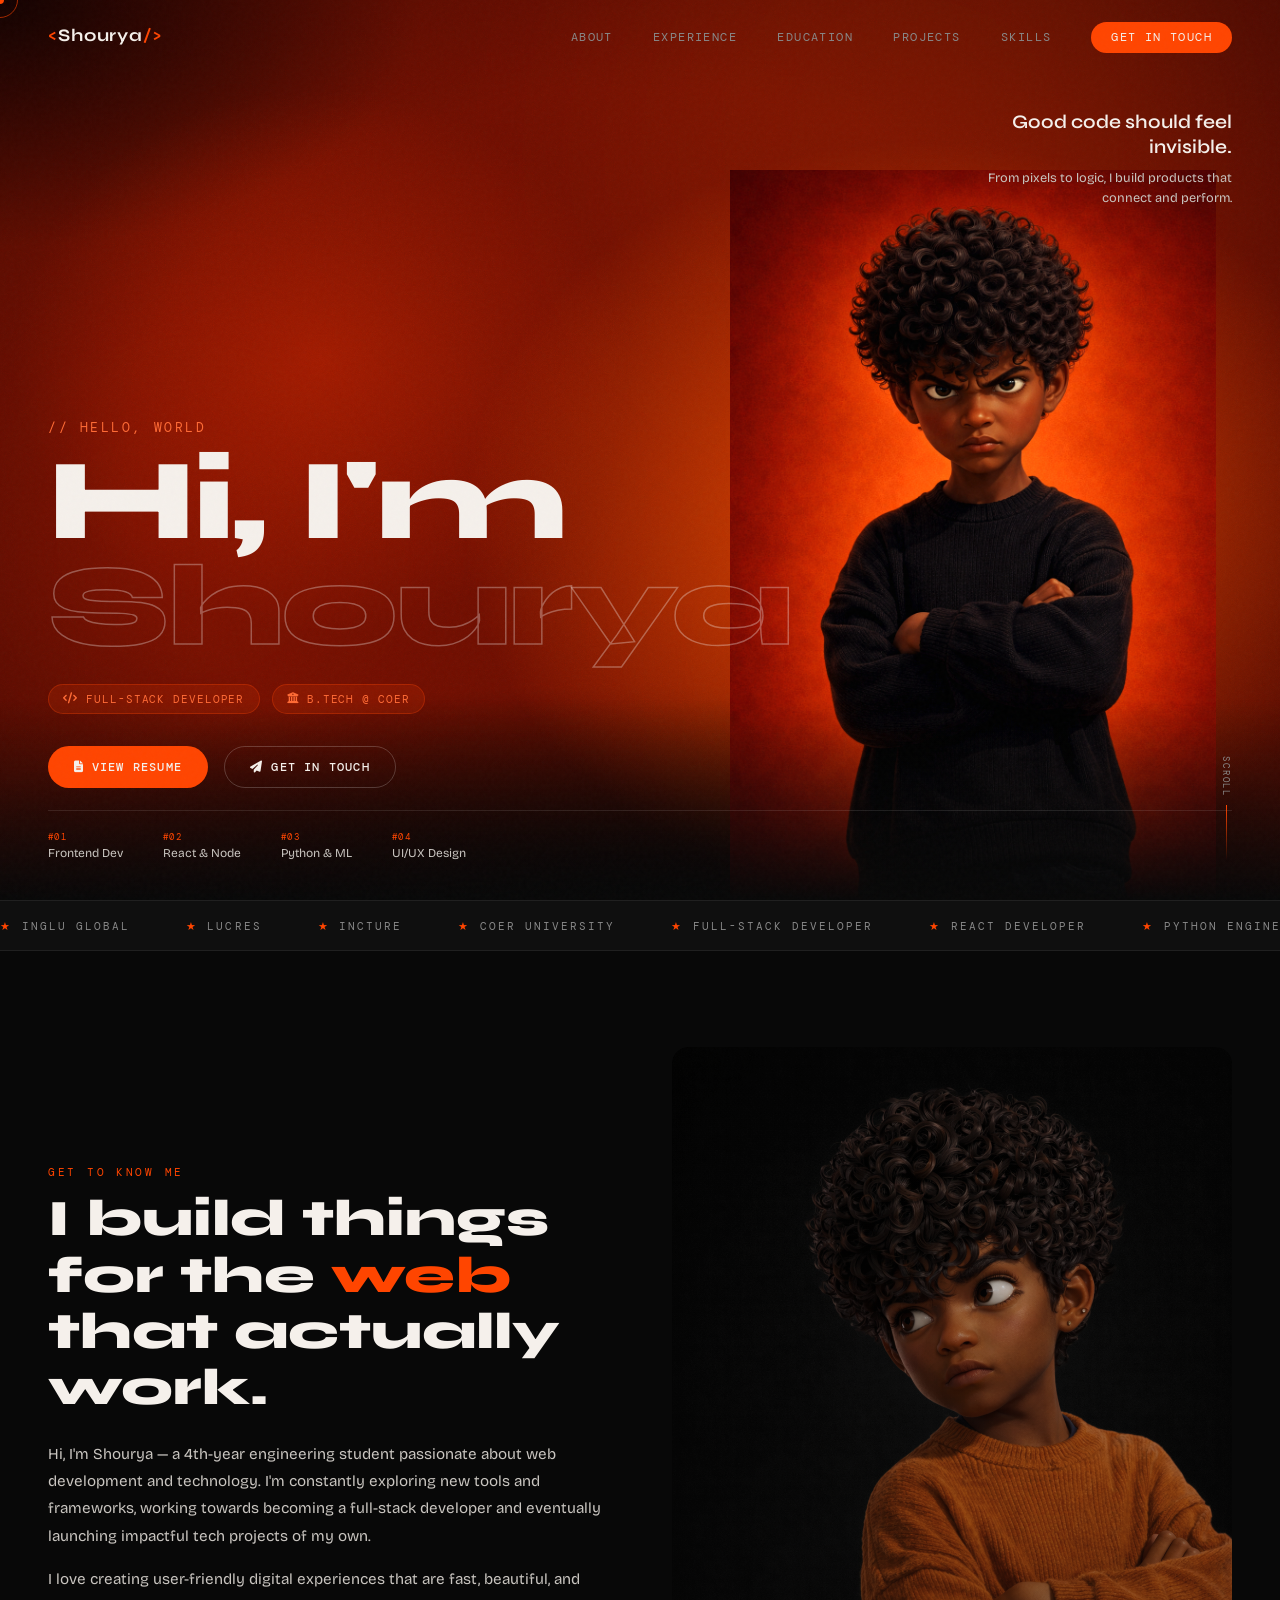
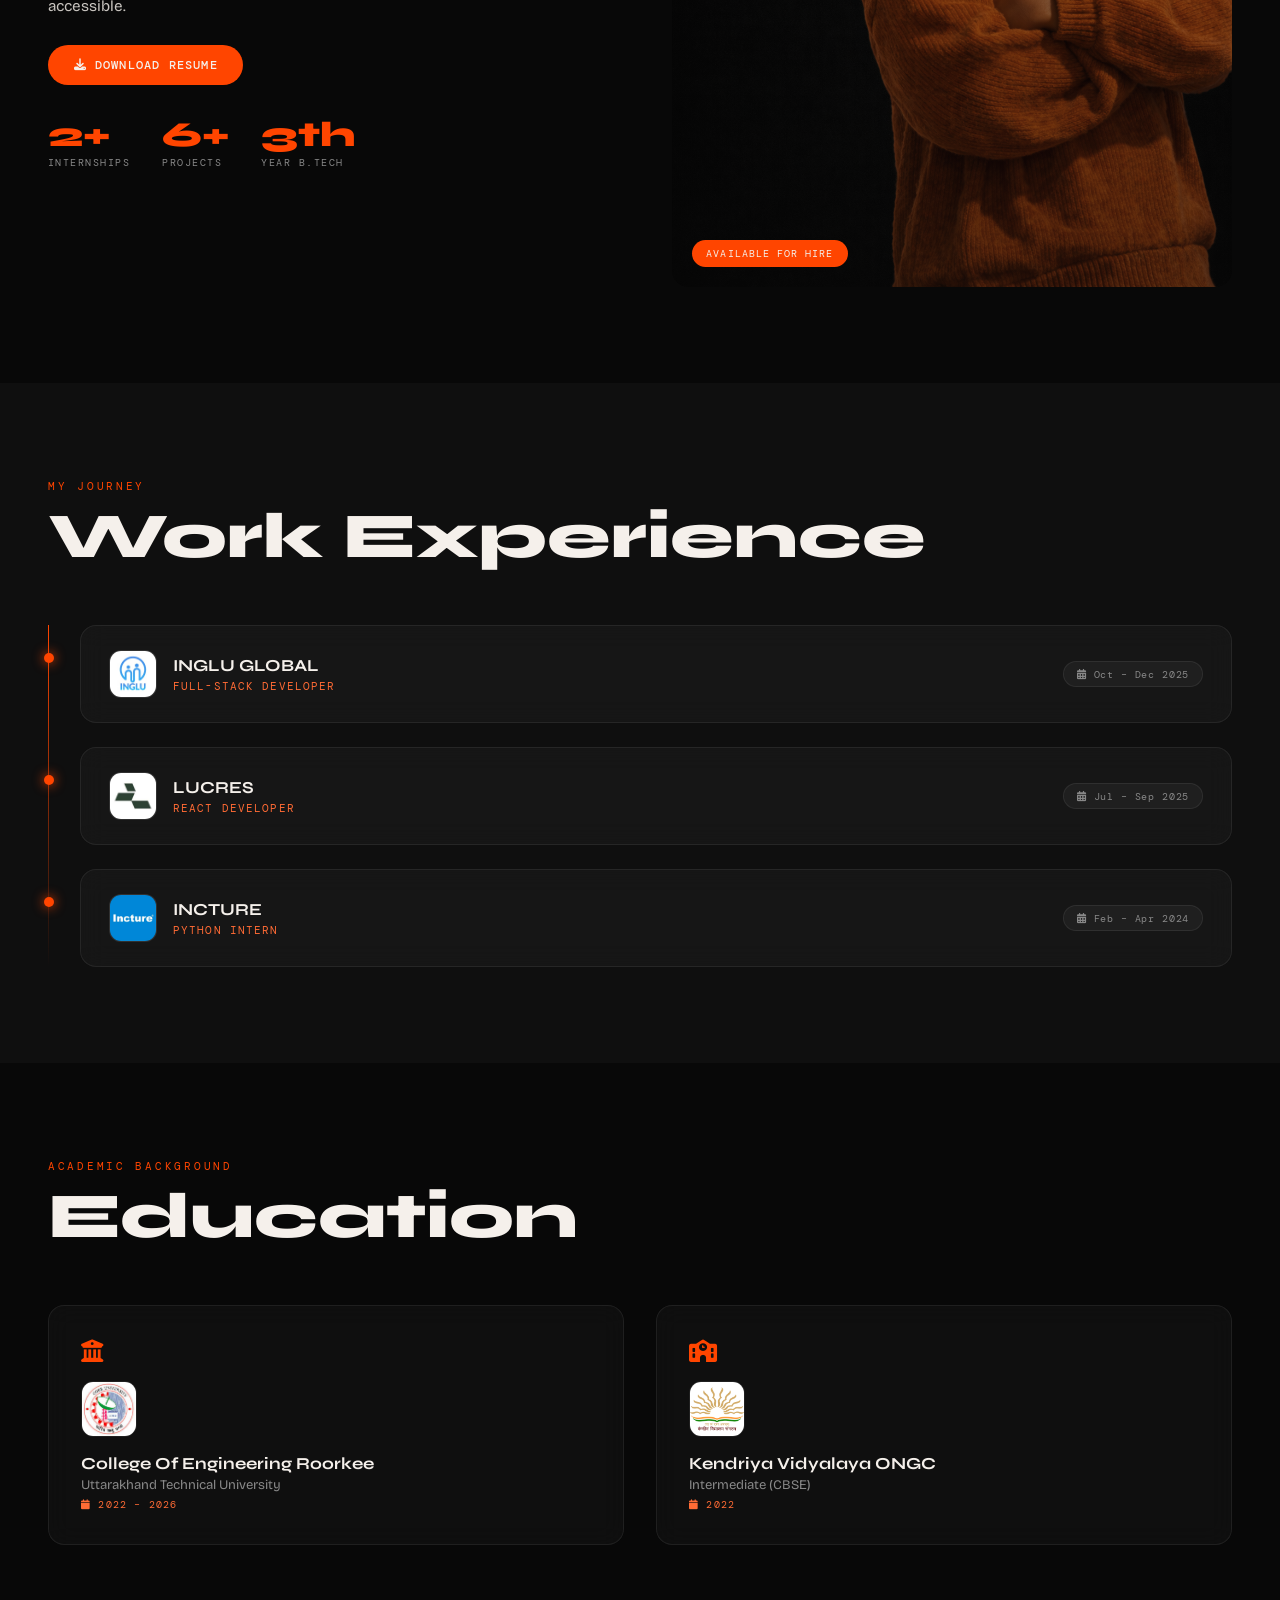
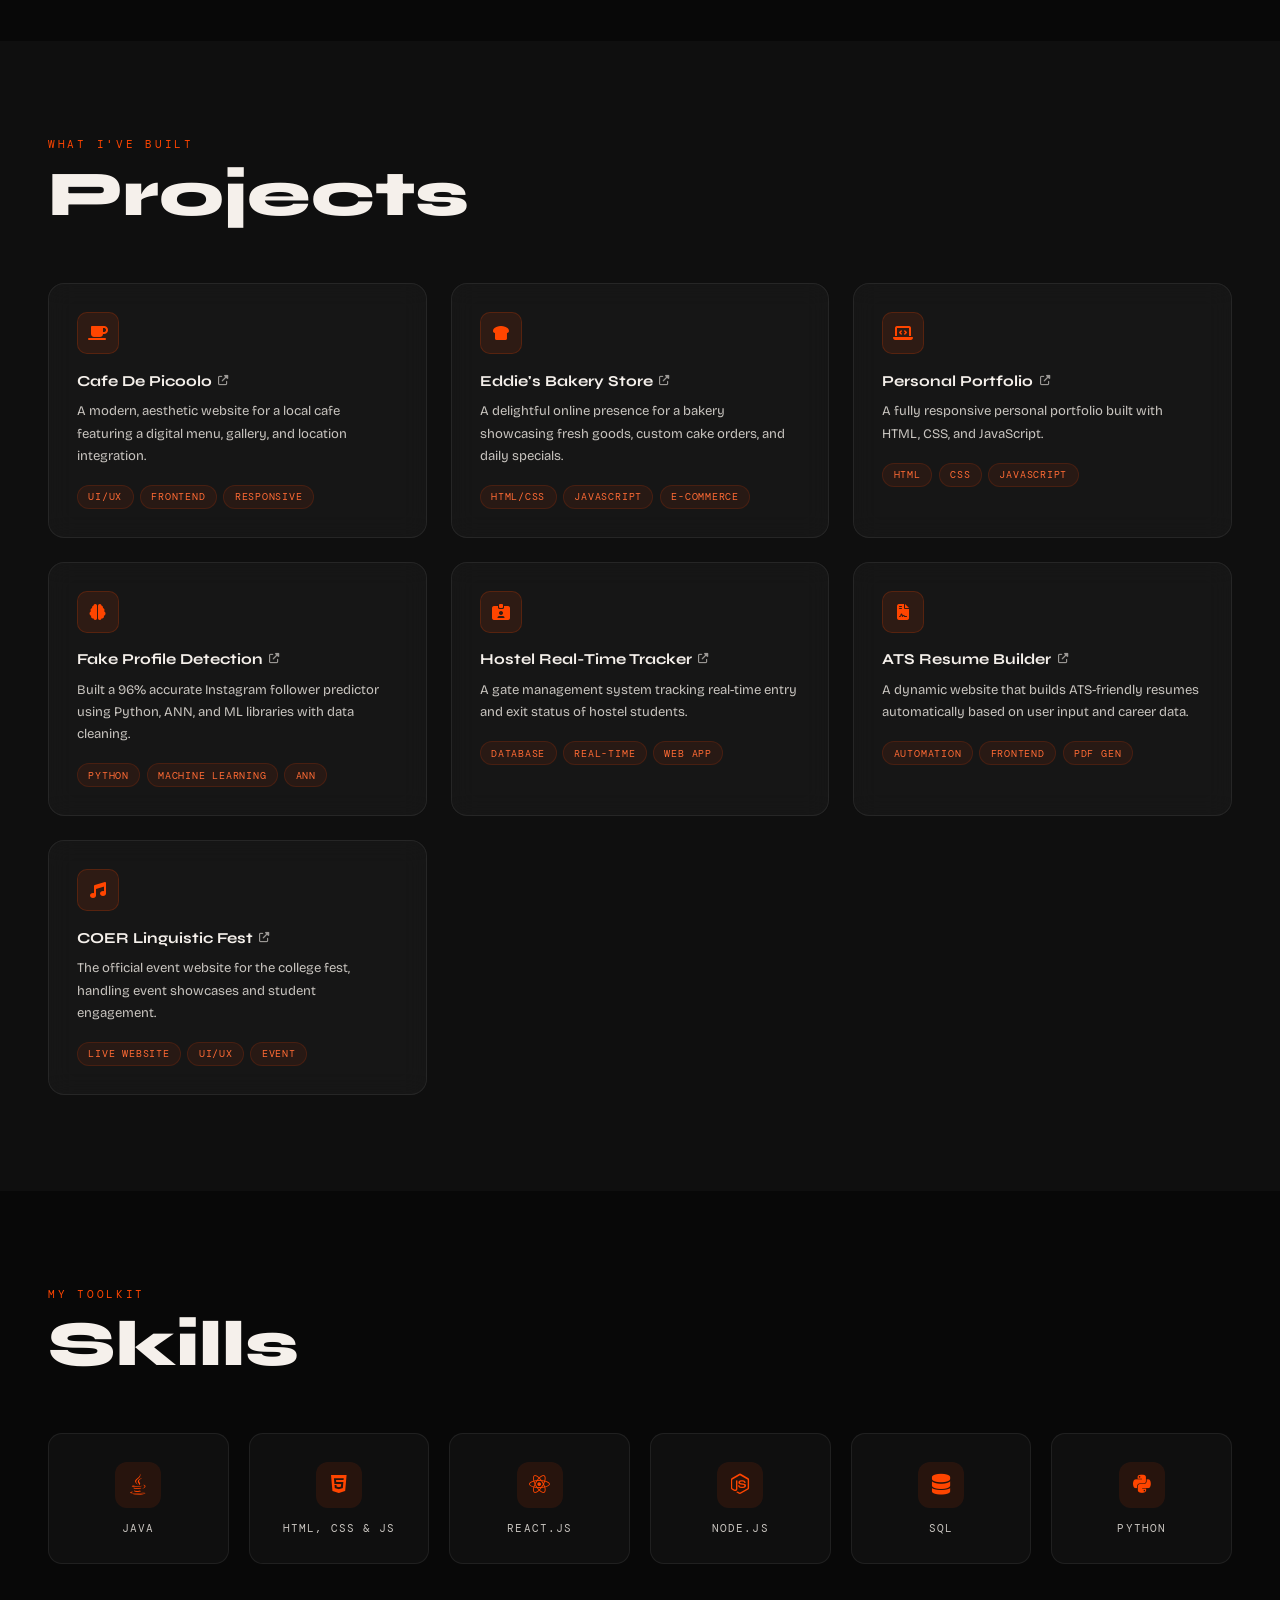
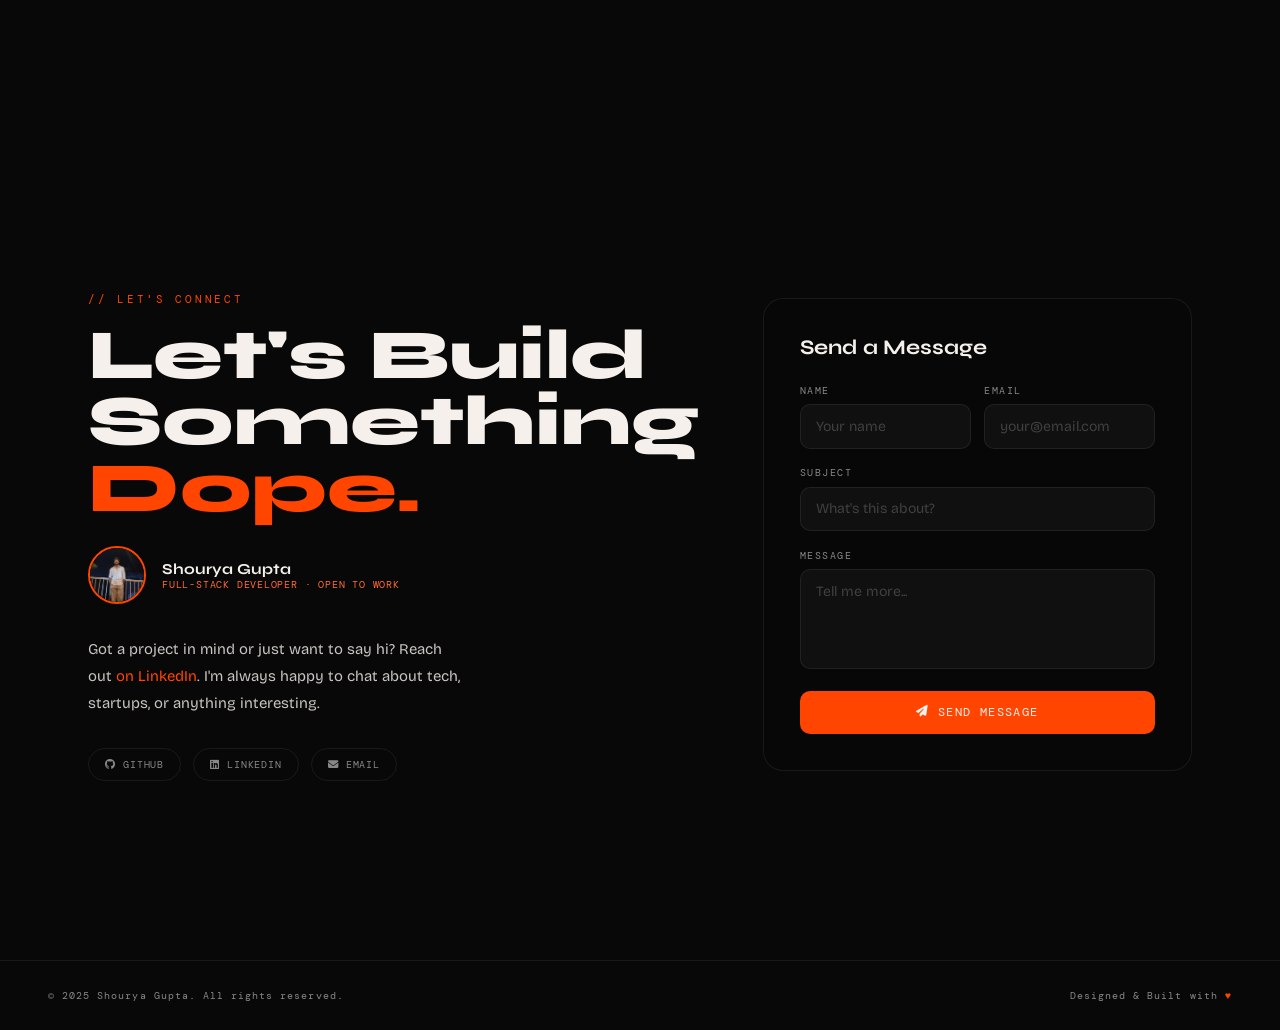
==== commit a81e8a63: "Update index.html" ====
--- a/index.html
+++ b/index.html
@@ -1,1447 +1,671 @@
-<!DOCTYPE html>
-<html lang="en">
-<head>
-  <meta charset="UTF-8" />
-  <meta name="viewport" content="width=device-width, initial-scale=1.0" />
-  <title>Shourya Gupta | Portfolio</title>
-  <link rel="preconnect" href="https://fonts.googleapis.com">
-  <link rel="preconnect" href="https://fonts.gstatic.com" crossorigin>
-  <link href="https://fonts.googleapis.com/css2?family=Syne:wght@400;500;600;700;800&family=DM+Mono:wght@300;400;500&family=Bricolage+Grotesque:wght@400;500;600;700;800&display=swap" rel="stylesheet">
-  <link rel="stylesheet" href="https://cdnjs.cloudflare.com/ajax/libs/font-awesome/6.4.0/css/all.min.css" />
-  <style>
-    *,*::before,*::after{margin:0;padding:0;box-sizing:border-box}
-    :root{
-      --bg:#060606;--bg2:#0f0f0f;--orange:#c0391a;--orange2:#fd6035;
-      --white:#f5f0eb;--gray:#888;--light-gray:#c8c4bf;
-      --border:rgba(255,255,255,0.07);--card-bg:rgba(255,255,255,0.03);
-      --font-display:'Syne',sans-serif;--font-body:'Bricolage Grotesque',sans-serif;--font-mono:'DM Mono',monospace;
-    }
-    html{scroll-behavior:smooth}
-    body{background:var(--bg);color:var(--white);font-family:var(--font-body);overflow-x:hidden;cursor:none}
-    a{color:inherit;text-decoration:none}
-    img{max-width:100%;display:block}
-    ::-webkit-scrollbar{width:3px}
-    ::-webkit-scrollbar-track{background:var(--bg)}
-    ::-webkit-scrollbar-thumb{background:var(--orange);border-radius:2px}
-
-    /* ── CURSOR ── */
-    .cursor-dot{width:8px;height:8px;background:var(--orange);border-radius:50%;position:fixed;top:0;left:0;z-index:9999;pointer-events:none;transform:translate(-50%,-50%)}
-    .cursor-ring{width:36px;height:36px;border:1.5px solid rgba(192,57,26,0.6);border-radius:50%;position:fixed;top:0;left:0;z-index:9998;pointer-events:none;transform:translate(-50%,-50%);transition:all 0.15s ease}
-    .cursor-ring.hover{transform:translate(-50%,-50%) scale(1.8);border-color:var(--orange);background:rgba(192,57,26,0.05)}
-    @media(pointer:fine){body *{cursor:none!important}}
-
-    /* ── GLOBAL NOISE ── */
-    body::before{content:'';position:fixed;inset:0;background-image:url("data:image/svg+xml,%3Csvg viewBox='0 0 256 256' xmlns='http://www.w3.org/2000/svg'%3E%3Cfilter id='noise'%3E%3CfeTurbulence type='fractalNoise' baseFrequency='0.9' numOctaves='4' stitchTiles='stitch'/%3E%3C/filter%3E%3Crect width='100%25' height='100%25' filter='url(%23noise)' opacity='1'/%3E%3C/svg%3E");opacity:0.025;z-index:9997;pointer-events:none}
-
-    /* ════════════════ NAV ════════════════ */
-    nav{position:fixed;top:0;left:0;right:0;z-index:900;padding:0 3rem;display:flex;align-items:center;justify-content:space-between;height:70px;transition:all 0.4s ease}
-    nav.scrolled{background:rgba(6,6,6,0.95);backdrop-filter:blur(20px);border-bottom:1px solid var(--border)}
-    .nav-logo{font-family:var(--font-display);font-size:1.1rem;font-weight:700;letter-spacing:0.05em;z-index:10}
-    .nav-logo span{color:var(--orange)}
-    .nav-links{display:flex;gap:2.5rem;list-style:none}
-    .nav-links a{font-family:var(--font-mono);font-size:0.75rem;letter-spacing:0.12em;text-transform:uppercase;color:rgba(255,255,255,0.65);transition:color 0.3s;position:relative}
-    .nav-links a::after{content:'';position:absolute;bottom:-3px;left:0;width:0;height:1px;background:var(--orange);transition:width 0.3s}
-    .nav-links a:hover{color:var(--white)}
-    .nav-links a:hover::after{width:100%}
-    .nav-cta{background:var(--orange)!important;color:var(--white)!important;padding:0.5rem 1.25rem;border-radius:2rem;font-size:0.72rem!important;letter-spacing:0.1em;transition:all 0.3s!important}
-    .nav-cta:hover{background:var(--white)!important;color:var(--bg)!important}
-    .nav-cta::after{display:none!important}
-    .nav-toggle{display:none;flex-direction:column;gap:5px;background:none;border:none;padding:4px;z-index:10}
-    .nav-toggle span{display:block;width:24px;height:1.5px;background:var(--white);transition:all 0.3s}
-    .nav-toggle.active span:nth-child(1){transform:translateY(6.5px) rotate(45deg)}
-    .nav-toggle.active span:nth-child(2){opacity:0}
-    .nav-toggle.active span:nth-child(3){transform:translateY(-6.5px) rotate(-45deg)}
-
-    /* ════════════════════════════════════════════
-       HERO — full-screen video, cinematic overlays,
-       slide-in text, frosted stats bar at bottom
-    ════════════════════════════════════════════ */
-    .hero{
-      position:relative;
-      width:100%;
-      min-height:100vh;
-      min-height:100svh;
-      overflow:hidden;
-      display:flex;
-      align-items:flex-end;
-    }
-
-    /* Video fills entire screen */
-    .hero-video-wrap{position:absolute;inset:0;z-index:0}
-    .hero-video-wrap video{
-      width:100%;height:100%;
-      object-fit:cover;
-      object-position:center center;
-      display:block;
-    }
-
-    /* Layer 1: directional gradient — heavy left/bottom (text zone), clear top-right (video visible) */
-    .hero-video-wrap::before{
-      content:'';position:absolute;inset:0;z-index:1;
-      background:
-        linear-gradient(110deg, rgba(3,1,0,0.94) 0%, rgba(3,1,0,0.75) 35%, rgba(3,1,0,0.28) 62%, transparent 88%),
-        linear-gradient(to top, rgba(6,6,6,0.98) 0%, rgba(6,6,6,0.6) 28%, transparent 56%),
-        linear-gradient(to bottom, rgba(6,6,6,0.55) 0%, transparent 20%);
-    }
-    /* Layer 2: warm orange colour-grade tint — ties video to site palette */
-    .hero-video-wrap::after{
-      content:'';position:absolute;inset:0;z-index:2;
-      background:radial-gradient(ellipse 65% 55% at 72% 40%, rgba(192,57,26,0.22) 0%, transparent 65%);
-      mix-blend-mode:screen;
-    }
-
-    /* Dual grain layers — coarse + fine like real film */
-    .hero-grain{
-      position:absolute;inset:0;z-index:3;pointer-events:none;
-      background-image:url("data:image/svg+xml,%3Csvg xmlns='http://www.w3.org/2000/svg' width='280' height='280'%3E%3Cfilter id='g'%3E%3CfeTurbulence type='fractalNoise' baseFrequency='0.58' numOctaves='4' stitchTiles='stitch'/%3E%3CfeColorMatrix type='saturate' values='0'/%3E%3C/filter%3E%3Crect width='280' height='280' filter='url(%23g)' opacity='1'/%3E%3C/svg%3E");
-      background-size:155px 155px;opacity:0.22;mix-blend-mode:overlay;
-    }
-    .hero-grain-fine{
-      position:absolute;inset:0;z-index:4;pointer-events:none;
-      background-image:url("data:image/svg+xml,%3Csvg xmlns='http://www.w3.org/2000/svg' width='200' height='200'%3E%3Cfilter id='f'%3E%3CfeTurbulence type='fractalNoise' baseFrequency='0.88' numOctaves='4' stitchTiles='stitch'/%3E%3CfeColorMatrix type='saturate' values='0'/%3E%3C/filter%3E%3Crect width='200' height='200' filter='url(%23f)' opacity='1'/%3E%3C/svg%3E");
-      background-size:108px 108px;opacity:0.14;mix-blend-mode:soft-light;
-    }
-
-    /* Smooth fade into page background */
-    .hero-fade{
-      position:absolute;bottom:0;left:0;right:0;
-      height:200px;
-      background:linear-gradient(to bottom,transparent,var(--bg));
-      z-index:5;pointer-events:none;
-    }
-
-    /* Ambient light orbs */
-    .orb{position:absolute;border-radius:50%;filter:blur(130px);opacity:0.07;animation:orbFloat 9s ease-in-out infinite alternate;z-index:1;pointer-events:none}
-    .orb-1{width:700px;height:700px;background:#d44400;top:-200px;right:-80px}
-    .orb-2{width:400px;height:400px;background:#ff3300;top:45%;left:-90px;animation-delay:3s}
-    @keyframes orbFloat{0%{transform:translate(0,0) scale(1)}100%{transform:translate(20px,-20px) scale(1.06)}}
-
-    /* ── SLIDE-IN KEYFRAMES ── */
-    @keyframes slideInLeft{
-      from{opacity:0;transform:translateX(-56px)}
-      to{opacity:1;transform:translateX(0)}
-    }
-    @keyframes slideInUp{
-      from{opacity:0;transform:translateY(42px)}
-      to{opacity:1;transform:translateY(0)}
-    }
-    @keyframes fadeIn{
-      from{opacity:0}to{opacity:1}
-    }
-
-    /* Main text block — anchored lower-left */
-    .hero-inner{
-      position:relative;z-index:6;
-      width:100%;max-width:1400px;
-      margin:0 auto;
-      padding:0 3rem 6.5rem;
-      display:flex;flex-direction:column;justify-content:flex-end;
-      min-height:100vh;min-height:100svh;
-    }
-
-    .hero-eyebrow{
-      font-family:var(--font-mono);font-size:0.72rem;letter-spacing:0.3em;
-      text-transform:uppercase;color:var(--orange2);
-      margin-bottom:1rem;display:flex;align-items:center;gap:0.8rem;
-      opacity:0;animation:slideInLeft 0.85s cubic-bezier(0.22,1,0.36,1) 0.15s forwards;
-    }
-    .hero-eyebrow::before{content:'';display:block;width:36px;height:1px;background:var(--orange2);flex-shrink:0}
-
-    .hero-name{
-      font-family:var(--font-display);
-      font-size:clamp(3.5rem,9.5vw,10rem);
-      font-weight:800;line-height:0.87;letter-spacing:-0.03em;color:var(--white);
-      opacity:0;animation:slideInLeft 1s cubic-bezier(0.22,1,0.36,1) 0.32s forwards;
-    }
-    .hero-name .outline{
-      -webkit-text-stroke:1.5px rgba(255,255,255,0.2);
-      color:transparent;display:block;
-    }
-
-    .hero-role{
-      margin-top:1.5rem;display:flex;align-items:center;gap:0.65rem;flex-wrap:wrap;
-      opacity:0;animation:slideInUp 0.85s cubic-bezier(0.22,1,0.36,1) 0.55s forwards;
-    }
-    .role-pill{
-      display:inline-flex;align-items:center;gap:0.45rem;
-      background:rgba(192,57,26,0.14);border:1px solid rgba(192,57,26,0.38);
-      backdrop-filter:blur(10px);
-      padding:0.44rem 0.9rem;border-radius:2rem;
-      font-family:var(--font-mono);font-size:0.68rem;letter-spacing:0.08em;
-      text-transform:uppercase;color:var(--orange2);
-    }
-
-    .hero-btns{
-      margin-top:2rem;display:flex;gap:0.85rem;flex-wrap:wrap;
-      opacity:0;animation:slideInUp 0.85s cubic-bezier(0.22,1,0.36,1) 0.72s forwards;
-    }
-
-    /* Tagline top-right (desktop) */
-    .hero-tagline{
-      position:absolute;top:95px;right:3rem;max-width:240px;text-align:right;
-      z-index:7;opacity:0;animation:fadeIn 1s ease 1.1s forwards;
-    }
-    .hero-tagline h3{font-family:var(--font-display);font-size:1.05rem;font-weight:600;line-height:1.35;color:rgba(245,240,235,0.85)}
-    .hero-tagline p{margin-top:0.4rem;font-size:0.75rem;color:rgba(200,196,191,0.55);line-height:1.6}
-
-    /* Stats bar across bottom */
-    .hero-stats-bar{
-      position:absolute;bottom:0;left:0;right:0;z-index:7;
-      padding:1.1rem 3rem;
-      display:flex;align-items:center;gap:3rem;
-      border-top:1px solid rgba(255,255,255,0.08);
-      background:linear-gradient(to top,rgba(6,6,6,0.88),rgba(6,6,6,0.1),transparent);
-      backdrop-filter:blur(4px);
-      opacity:0;animation:slideInUp 0.85s ease 0.95s forwards;
-    }
-    .stat-pill{display:flex;flex-direction:column;gap:0.15rem}
-    .stat-pill .sp-num{font-family:var(--font-display);font-size:1.35rem;font-weight:800;color:var(--white);line-height:1}
-    .stat-pill .sp-label{font-family:var(--font-mono);font-size:0.55rem;letter-spacing:0.18em;text-transform:uppercase;color:var(--gray)}
-    .stats-divider{width:1px;height:34px;background:rgba(255,255,255,0.1);flex-shrink:0}
-
-    /* Scroll hint */
-    .scroll-hint{
-      position:absolute;right:3rem;bottom:5.5rem;
-      display:flex;flex-direction:column;align-items:center;gap:0.5rem;
-      z-index:7;opacity:0;animation:fadeIn 1s ease 1.3s forwards;
-    }
-    .scroll-hint span{font-family:var(--font-mono);font-size:0.55rem;letter-spacing:0.22em;text-transform:uppercase;color:rgba(136,136,136,0.65);writing-mode:vertical-rl}
-    .scroll-line{width:1px;height:50px;background:linear-gradient(to bottom,var(--orange),transparent);animation:scrollPulse 2.2s ease infinite}
-    @keyframes scrollPulse{0%,100%{opacity:1}50%{opacity:0.2}}
-
-    /* ════════════════ BUTTONS ════════════════ */
-    .btn{display:inline-flex;align-items:center;gap:0.5rem;padding:0.75rem 1.6rem;border-radius:2rem;font-family:var(--font-mono);font-size:0.73rem;letter-spacing:0.1em;text-transform:uppercase;font-weight:500;transition:all 0.3s}
-    .btn-primary{background:var(--orange);color:var(--white)}
-    .btn-primary:hover{transform:translateY(-2px);box-shadow:0 14px 40px rgba(192,57,26,0.45)}
-    .btn-secondary{background:rgba(255,255,255,0.07);backdrop-filter:blur(10px);color:var(--white);border:1px solid rgba(255,255,255,0.18)}
-    .btn-secondary:hover{border-color:var(--orange);color:var(--orange2);transform:translateY(-2px)}
-
-    /* ════════════════ MARQUEE ════════════════ */
-    .trust-bar{background:var(--bg2);overflow:hidden;border-top:1px solid var(--border);border-bottom:1px solid var(--border);padding:1.1rem 0}
-    .marquee-track{display:flex;gap:3.5rem;animation:marqueeScroll 18s linear infinite;white-space:nowrap}
-    .marquee-item{font-family:var(--font-mono);font-size:0.7rem;letter-spacing:0.18em;text-transform:uppercase;color:var(--gray);display:flex;align-items:center;gap:0.6rem;flex-shrink:0}
-    .marquee-item span{color:var(--orange)}
-    @keyframes marqueeScroll{from{transform:translateX(0)}to{transform:translateX(-50%)}}
-
-    /* ════════════════ SECTIONS ════════════════ */
-    .section{padding:6rem 3rem}
-    .container{max-width:1200px;margin:0 auto}
-    .section-label{font-family:var(--font-mono);font-size:0.68rem;letter-spacing:0.25em;text-transform:uppercase;color:var(--orange);display:block;margin-bottom:0.75rem}
-    .section-title{font-family:var(--font-display);font-size:clamp(2.2rem,5vw,4rem);font-weight:800;line-height:1;color:var(--white)}
-    .section-header{margin-bottom:3.5rem}
-    .reveal{opacity:0;transform:translateY(28px);transition:opacity 0.7s ease,transform 0.7s ease}
-    .reveal.visible{opacity:1;transform:translateY(0)}
-    .glass-card{background:var(--card-bg);border:1px solid var(--border);border-radius:16px;backdrop-filter:blur(12px);transition:all 0.4s ease}
-    .glass-card:hover{border-color:rgba(192,57,26,0.28);box-shadow:0 0 40px rgba(192,57,26,0.08);transform:translateY(-3px)}
-
-    /* ════════════════ ABOUT ════════════════ */
-    .about-section{background:var(--bg)}
-    .about-layout{display:grid;grid-template-columns:1fr 1fr;gap:4rem;align-items:center}
-    .about-left h2{font-family:var(--font-display);font-size:clamp(1.8rem,4vw,3.2rem);font-weight:800;line-height:1.1;margin-bottom:1.5rem}
-    .about-left h2 em{font-style:normal;color:var(--orange)}
-    .about-left p{font-size:0.95rem;line-height:1.8;color:var(--light-gray);margin-bottom:1rem}
-    .about-stats{display:flex;gap:2rem;margin-top:2rem;flex-wrap:wrap}
-    .stat-item{display:flex;flex-direction:column;gap:0.25rem}
-    .stat-num{font-family:var(--font-display);font-size:2.2rem;font-weight:800;color:var(--orange);line-height:1}
-    .stat-label{font-family:var(--font-mono);font-size:0.62rem;letter-spacing:0.15em;text-transform:uppercase;color:var(--gray)}
-    .about-img-wrap{position:relative;border-radius:16px;overflow:hidden}
-    .about-img-wrap img{width:100%;border-radius:16px;filter:grayscale(15%) brightness(0.9);transition:filter 0.5s}
-    .about-img-wrap:hover img{filter:grayscale(0%) brightness(1)}
-    .about-img-wrap::after{content:'';position:absolute;inset:0;background:linear-gradient(to top,rgba(6,6,6,0.5),transparent);border-radius:16px}
-    .about-img-badge{position:absolute;bottom:1.25rem;left:1.25rem;z-index:2;background:var(--orange);padding:0.45rem 0.9rem;border-radius:2rem;font-family:var(--font-mono);font-size:0.65rem;letter-spacing:0.1em;text-transform:uppercase}
-
-    /* ════════════════ EXPERIENCE ════════════════ */
-    .experience-section{background:var(--bg2)}
-    .timeline{display:flex;flex-direction:column;gap:1.5rem;position:relative;padding-left:2rem}
-    .timeline::before{content:'';position:absolute;left:0;top:0;bottom:0;width:1px;background:linear-gradient(to bottom,var(--orange),transparent)}
-    .timeline-item{position:relative}
-    .timeline-dot{position:absolute;left:-2rem;top:1.75rem;width:10px;height:10px;background:var(--orange);border-radius:50%;box-shadow:0 0 12px var(--orange);transform:translateX(-4px)}
-    .timeline-card{padding:1.5rem 1.75rem}
-    .timeline-header{display:flex;justify-content:space-between;align-items:center;flex-wrap:wrap;gap:1rem}
-    .timeline-left{display:flex;align-items:center;gap:1rem}
-    .company-logo{width:48px;height:48px;border-radius:12px;overflow:hidden;background:rgba(255,255,255,0.05);display:flex;align-items:center;justify-content:center;border:1px solid var(--border);flex-shrink:0}
-    .company-logo img{width:100%;height:100%;object-fit:cover}
-    .company-name{font-family:var(--font-display);font-size:1.05rem;font-weight:700}
-    .role-title{font-family:var(--font-mono);font-size:0.7rem;letter-spacing:0.1em;text-transform:uppercase;color:var(--orange2);margin-top:0.2rem}
-    .timeline-date{font-family:var(--font-mono);font-size:0.65rem;letter-spacing:0.08em;color:var(--gray);background:rgba(255,255,255,0.04);padding:0.35rem 0.8rem;border-radius:2rem;border:1px solid var(--border);white-space:nowrap}
-
-    /* ════════════════ EDUCATION ════════════════ */
-    .education-section{background:var(--bg)}
-    .education-grid{display:grid;grid-template-columns:1fr 1fr;gap:2rem}
-    .education-card{padding:2rem;display:flex;flex-direction:column;gap:1rem}
-    .education-icon{font-size:1.4rem;color:var(--orange)}
-    .edu-logo-wrap{width:56px;height:56px;border-radius:12px;overflow:hidden;border:1px solid var(--border);flex-shrink:0}
-    .edu-logo-wrap img{width:100%;height:100%;object-fit:cover}
-    .education-title{font-family:var(--font-display);font-size:1.05rem;font-weight:700}
-    .education-subtitle{font-size:0.82rem;color:var(--gray);margin-top:0.2rem}
-    .education-date{font-family:var(--font-mono);font-size:0.62rem;letter-spacing:0.12em;text-transform:uppercase;color:var(--orange2)}
-
-    /* ════════════════ PROJECTS ════════════════ */
-    .projects-section{background:var(--bg2)}
-    
-    .projects-main-box {
-      border-radius: 20px;
-      margin: 0 auto;
-      transition: all 0.4s ease;
-      overflow: hidden;
-      padding: 0;
-    }
-    .projects-main-box.open {
-      box-shadow: 0 10px 40px rgba(192, 57, 26, 0.15);
-      border-color: rgba(192, 57, 26, 0.3);
-    }
-    .pmb-header {
-      padding: 2rem;
-      font-family: var(--font-display);
-      font-size: 1.4rem;
-      font-weight: 700;
-      display: flex;
-      align-items: center;
-      justify-content: space-between;
-      color: var(--white);
-      cursor: pointer;
-      background: rgba(255, 255, 255, 0.02);
-      transition: background 0.3s;
-    }
-    .pmb-header:hover { background: rgba(255, 255, 255, 0.05); }
-    .pmb-header .title-wrap {
-      display: flex;
-      align-items: center;
-      gap: 0.75rem;
-    }
-    .pmb-header i { color: var(--orange); }
-    .pmb-header > .fa-chevron-down { color: var(--gray); transition: transform 0.4s ease; }
-    .projects-main-box.open .pmb-header > .fa-chevron-down { transform: rotate(180deg); color: var(--orange); }
-    
-    .pmb-content {
-      max-height: 0;
-      overflow: hidden;
-      transition: max-height 0.6s cubic-bezier(0.22, 1, 0.36, 1);
-    }
-    .projects-main-box.open .pmb-content {
-      max-height: 2000px;
-    }
-    .projects-main-box .projects-grid {
-      padding: 0 2rem 2.5rem 2rem;
-    }
-    
-    .projects-main-box .project-card {
-      background: rgba(255, 255, 255, 0.02);
-      border: 1px solid rgba(255, 255, 255, 0.05);
-      border-radius: 16px;
-      box-shadow: none;
-    }
-    .projects-main-box .project-card:hover {
-      background: rgba(192, 57, 26, 0.05);
-      border-color: rgba(192, 57, 26, 0.2);
-    }
-    
-    .projects-grid{display:grid;grid-template-columns:repeat(3,1fr);gap:1.5rem}
-    .project-card{padding:1.75rem;position:relative;overflow:hidden}
-    .project-card::before{content:'';position:absolute;top:0;left:0;right:0;height:2px;background:linear-gradient(to right,var(--orange),transparent);transform:scaleX(0);transform-origin:left;transition:transform 0.4s ease}
-    .project-card:hover::before{transform:scaleX(1)}
-    .project-icon{width:42px;height:42px;background:rgba(192,57,26,0.1);border:1px solid rgba(192,57,26,0.2);border-radius:10px;display:flex;align-items:center;justify-content:center;font-size:1rem;color:var(--orange);margin-bottom:1.1rem;transition:all 0.3s}
-    .project-card:hover .project-icon{background:var(--orange);color:var(--white)}
-    .project-title{font-family:var(--font-display);font-size:0.95rem;font-weight:700;margin-bottom:0.65rem}
-    .project-title a{display:flex;align-items:center;gap:0.4rem;transition:color 0.3s}
-    .project-title a:hover{color:var(--orange)}
-    .project-title a i{font-size:0.65rem;opacity:0.6}
-    .project-description{font-size:0.82rem;color:var(--light-gray);line-height:1.7;margin-bottom:1.1rem}
-    .project-tags{display:flex;flex-wrap:wrap;gap:0.4rem}
-    .tag{font-family:var(--font-mono);font-size:0.6rem;letter-spacing:0.08em;text-transform:uppercase;padding:0.28rem 0.65rem;background:rgba(192,57,26,0.08);border:1px solid rgba(192,57,26,0.18);border-radius:2rem;color:var(--orange2)}
-
-    /* Featured Projects CSS */
-    .featured-projects-wrap {
-      display: flex;
-      flex-direction: column;
-      gap: 3rem;
-      margin-bottom: 4rem;
-    }
-    .fp-card {
-      display: flex;
-      background: rgba(255, 255, 255, 0.02);
-      border: 1px solid rgba(255, 255, 255, 0.05);
-      border-radius: 20px;
-      overflow: hidden;
-      backdrop-filter: blur(12px);
-      transition: all 0.4s ease;
-    }
-    .fp-card:nth-child(even) {
-      flex-direction: row-reverse;
-    }
-    .fp-card:hover {
-      border-color: rgba(192,57,26,0.3);
-      box-shadow: 0 10px 40px rgba(192,57,26,0.15);
-      transform: translateY(-5px);
-    }
-    .fp-image {
-      flex: 1;
-      min-width: 350px;
-      background: rgba(0,0,0,0.2);
-      display: flex;
-      align-items: center;
-      justify-content: center;
-      position: relative;
-      overflow: hidden;
-    }
-    .fp-image img {
-      width: 100%;
-      height: 100%;
-      object-fit: cover;
-      transition: transform 0.5s ease;
-    }
-    .fp-card:hover .fp-image img {
-      transform: scale(1.05);
-    }
-    .fp-image-placeholder {
-      font-family: var(--font-display);
-      color: rgba(255,255,255,0.2);
-      font-size: 1.5rem;
-      position: absolute;
-    }
-    .fp-content {
-      flex: 1.2;
-      padding: 2.5rem;
-      display: flex;
-      flex-direction: column;
-      justify-content: center;
-    }
-    .fp-title {
-      font-family: var(--font-display);
-      font-size: 1.6rem;
-      font-weight: 700;
-      margin-bottom: 0.5rem;
-      color: var(--white);
-    }
-    .fp-tags {
-      display: flex;
-      flex-wrap: wrap;
-      gap: 0.5rem;
-      margin-bottom: 1.5rem;
-    }
-    .fp-desc {
-      color: var(--light-gray);
-      font-size: 0.9rem;
-      line-height: 1.6;
-      margin-bottom: 1.5rem;
-    }
-    .fp-desc ul {
-      margin: 0;
-      padding-left: 1.2rem;
-    }
-    .fp-desc li {
-      margin-bottom: 0.5rem;
-    }
-    .fp-links {
-      display: flex;
-      gap: 1rem;
-      margin-top: auto;
-    }
-    .fp-btn {
-      padding: 0.6rem 1.2rem;
-      border-radius: 8px;
-      font-family: var(--font-display);
-      font-weight: 600;
-      font-size: 0.9rem;
-      display: flex;
-      align-items: center;
-      gap: 0.5rem;
-      text-decoration: none;
-      transition: all 0.3s ease;
-    }
-    .fp-btn-primary {
-      background: var(--orange);
-      color: var(--white);
-    }
-    .fp-btn-primary:hover {
-      background: var(--orange2);
-      color: var(--white);
-    }
-    .fp-btn-secondary {
-      background: rgba(255,255,255,0.05);
-      color: var(--white);
-      border: 1px solid rgba(255,255,255,0.1);
-    }
-    .fp-btn-secondary:hover {
-      background: rgba(255,255,255,0.1);
-      border-color: rgba(255,255,255,0.2);
-    }
-    
-    .fp-desc-toggle {
-      display: none;
-      background: rgba(255, 255, 255, 0.05);
-      border: 1px solid rgba(255, 255, 255, 0.1);
-      color: var(--white);
-      padding: 0.5rem 1rem;
-      border-radius: 8px;
-      font-family: var(--font-display);
-      font-size: 0.85rem;
-      cursor: pointer;
-      margin-bottom: 1rem;
-      align-items: center;
-      justify-content: space-between;
-      width: 100%;
-      text-align: left;
-    }
-    .fp-desc-toggle i {
-      transition: transform 0.3s ease;
-    }
-    .fp-content.show-desc .fp-desc-toggle i {
-      transform: rotate(180deg);
-    }
-    
-    @media (max-width: 768px) {
-      .featured-projects-wrap {
-        gap: 1.5rem;
-      }
-      .fp-card, .fp-card:nth-child(even) {
-        flex-direction: column;
-      }
-      .fp-image {
-        min-height: 180px;
-      }
-      .fp-content {
-        padding: 1.1rem;
-      }
-      .fp-title {
-        font-size: 1.3rem;
-      }
-      .fp-tags {
-        margin-bottom: 1rem;
-      }
-      .fp-desc-toggle {
-        display: flex;
-      }
-      .fp-desc {
-        max-height: 0;
-        overflow: hidden;
-        margin-bottom: 0;
-        transition: max-height 0.5s ease, margin 0.5s ease;
-      }
-      .fp-content.show-desc .fp-desc {
-        max-height: 1000px;
-        margin-bottom: 1.5rem;
-      }
-    }
-
-    /* ════════════════ SKILLS ════════════════ */
-    .skills-section{background:var(--bg)}
-    .skills-grid {
-      display: grid;
-      grid-template-columns: repeat(auto-fit, minmax(320px, 1fr));
-      gap: 1.5rem;
-    }
-    .skill-category-card {
-      background: rgba(255, 255, 255, 0.02);
-      border: 1px solid rgba(255, 255, 255, 0.05);
-      border-radius: 16px;
-      padding: 2rem;
-      backdrop-filter: blur(12px);
-      transition: all 0.4s ease;
-      position: relative;
-      overflow: hidden;
-    }
-    .skill-category-card::after {
-      content: '';
-      position: absolute;
-      top: 0; left: 0; right: 0;
-      height: 2px;
-      background: linear-gradient(to right, var(--orange), transparent);
-      transform: scaleX(0);
-      transform-origin: left;
-      transition: transform 0.4s ease;
-    }
-    .skill-category-card:hover {
-      border-color: rgba(192, 57, 26, 0.3);
-      background: rgba(192, 57, 26, 0.02);
-      transform: translateY(-5px);
-    }
-    .skill-category-card:hover::after {
-      transform: scaleX(1);
-    }
-    .skill-category-title {
-      font-family: var(--font-display);
-      font-size: 1.2rem;
-      font-weight: 700;
-      color: var(--white);
-      margin-bottom: 1.25rem;
-      display: flex;
-      align-items: center;
-      gap: 0.75rem;
-    }
-    .skill-category-title i {
-      color: var(--orange);
-      font-size: 1.1rem;
-    }
-    .skill-category-tags {
-      display: flex;
-      flex-wrap: wrap;
-      gap: 0.5rem;
-    }
-
-    /* ════════════════ MOBILE NAV ════════════════ */
-    .mobile-nav {
-      display: none;
-    }
-    @media (max-width: 768px) {
-      .mobile-nav {
-        display: flex;
-        position: fixed;
-        bottom: 0;
-        left: 0;
-        transform: none;
-        background: rgba(15, 15, 15, 0.6);
-        backdrop-filter: blur(24px) saturate(180%);
-        -webkit-backdrop-filter: blur(24px) saturate(180%);
-        border: none;
-        border-top: 1px solid rgba(255, 255, 255, 0.15);
-        padding: 1rem 1.5rem;
-        border-radius: 24px 24px 0 0;
-        z-index: 9999;
-        justify-content: space-between;
-        box-shadow: 0 -10px 40px rgba(0, 0, 0, 0.6);
-        width: 100%;
-        max-width: 100vw;
-        box-sizing: border-box;
-        margin: 0;
-      }
-      .mobile-nav-link {
-        display: flex;
-        flex-direction: column;
-        align-items: center;
-        color: var(--white);
-        text-decoration: none;
-        transition: transform 0.3s ease;
-        flex: 1;
-      }
-      .mobile-nav-link i {
-        font-size: 1.3rem;
-        color: var(--orange);
-        text-shadow: 0 0 10px var(--orange), 0 0 20px rgba(192, 57, 26, 0.8);
-        transition: all 0.3s ease;
-      }
-      .mobile-nav-link span {
-        font-size: 0.55rem;
-        font-family: var(--font-mono);
-        text-transform: uppercase;
-        margin-top: 0.4rem;
-        letter-spacing: 0.05em;
-        opacity: 0.9;
-      }
-      .mobile-nav-link:hover, .mobile-nav-link:active {
-        transform: translateY(-3px);
-      }
-      .mobile-nav-link:hover i, .mobile-nav-link:active i {
-        text-shadow: 0 0 15px var(--orange), 0 0 30px var(--orange);
-        color: #ff5733; /* Slightly brighter orange on hover */
-      }
-      body {
-        padding-bottom: 90px;
-      }
-    }
-
-    /* ════════════════ CONTACT ════════════════ */
-    .contact-section{padding:0;position:relative;overflow:hidden;min-height:100vh;display:flex;flex-direction:column}
-    .contact-video-wrap{position:absolute;inset:0;z-index:0;display:flex;align-items:center;justify-content:center;overflow:hidden}
-    .contact-video-inner{height:100%;width:auto;aspect-ratio:9/16}
-    .contact-video-inner video{height:100%;width:100%;object-fit:cover}
-    .contact-video-wrap::after{content:'';position:absolute;inset:0;background:linear-gradient(to right,rgba(6,6,6,0.97) 0%,rgba(6,6,6,0.77) 55%,rgba(6,6,6,0.5) 100%),linear-gradient(to bottom,rgba(6,6,6,0.4) 0%,transparent 25%,transparent 70%,rgba(6,6,6,0.95) 100%)}
-    .contact-content-wrap{position:relative;z-index:2;min-height:100vh;display:grid;grid-template-columns:1fr 1fr;align-items:center;gap:4rem;padding:8rem 3rem 5rem;max-width:1200px;margin:0 auto;width:100%}
-    .contact-badge{display:inline-block;font-family:var(--font-mono);font-size:0.68rem;letter-spacing:0.25em;text-transform:uppercase;color:var(--orange);margin-bottom:1rem}
-    .contact-title{font-family:var(--font-display);font-size:clamp(2.8rem,5.5vw,5.5rem);font-weight:800;line-height:0.95;color:var(--white);margin-bottom:1.5rem}
-    .contact-title em{font-style:normal;color:var(--orange)}
-    .contact-text{font-size:0.93rem;line-height:1.8;color:var(--light-gray);max-width:380px;margin-bottom:2rem}
-    .contact-text a{color:var(--orange);border-bottom:1px solid transparent;transition:border-color 0.3s}
-    .contact-text a:hover{border-color:var(--orange)}
-    .contact-photo{display:flex;align-items:center;gap:1rem;margin-bottom:2rem}
-    .contact-photo img{width:58px;height:58px;border-radius:50%;object-fit:cover;object-position:center top;border:2px solid var(--orange)}
-    .contact-photo-name{font-family:var(--font-display);font-size:0.95rem;font-weight:700}
-    .contact-photo-role{font-family:var(--font-mono);font-size:0.62rem;letter-spacing:0.08em;text-transform:uppercase;color:var(--orange2)}
-    .social-links{display:flex;gap:0.75rem;flex-wrap:wrap}
-    .social-link{display:inline-flex;align-items:center;gap:0.45rem;padding:0.55rem 1rem;border:1px solid var(--border);border-radius:2rem;font-family:var(--font-mono);font-size:0.65rem;letter-spacing:0.08em;text-transform:uppercase;color:var(--gray);transition:all 0.3s}
-    .social-link:hover{border-color:var(--orange);color:var(--orange);transform:translateY(-2px)}
-    .contact-form-wrap{background:rgba(6,6,6,0.78);border:1px solid var(--border);border-radius:20px;padding:2.25rem;backdrop-filter:blur(20px)}
-    .form-title{font-family:var(--font-display);font-size:1.3rem;font-weight:700;margin-bottom:1.5rem}
-    .form-group{margin-bottom:1.1rem}
-    .form-group label{display:block;font-family:var(--font-mono);font-size:0.62rem;letter-spacing:0.15em;text-transform:uppercase;color:var(--gray);margin-bottom:0.45rem}
-    .form-group input,.form-group textarea{width:100%;background:rgba(255,255,255,0.04);border:1px solid var(--border);border-radius:10px;padding:0.8rem 0.95rem;color:var(--white);font-family:var(--font-body);font-size:0.88rem;outline:none;transition:border-color 0.3s,box-shadow 0.3s;resize:none}
-    .form-group input::placeholder,.form-group textarea::placeholder{color:rgba(255,255,255,0.2)}
-    .form-group input:focus,.form-group textarea:focus{border-color:var(--orange);box-shadow:0 0 0 3px rgba(192,57,26,0.12)}
-    .form-group textarea{min-height:100px}
-    .form-row{display:grid;grid-template-columns:1fr 1fr;gap:0.85rem}
-    .submit-btn{width:100%;padding:0.85rem;background:var(--orange);color:var(--white);border:none;border-radius:10px;font-family:var(--font-mono);font-size:0.73rem;letter-spacing:0.12em;text-transform:uppercase;transition:all 0.3s;display:flex;align-items:center;justify-content:center;gap:0.5rem}
-    .submit-btn:hover{background:var(--white);color:var(--bg);transform:translateY(-2px);box-shadow:0 8px 30px rgba(192,57,26,0.3)}
-    .form-success{display:none;text-align:center;padding:2rem}
-    .form-success i{font-size:2rem;color:var(--orange);margin-bottom:0.75rem;display:block}
-    .form-success p{color:var(--light-gray);font-size:0.88rem}
-
-    /* ════════════════ FOOTER ════════════════ */
-    footer{background:var(--bg);border-top:1px solid var(--border);padding:1.75rem 3rem;display:flex;align-items:center;justify-content:space-between}
-    footer p{font-family:var(--font-mono);font-size:0.65rem;letter-spacing:0.1em;color:var(--gray)}
-    .footer-heart{color:var(--orange)}
-    .scroll-top-btn{position:fixed;bottom:1.75rem;right:1.75rem;width:42px;height:42px;background:var(--orange);border:none;border-radius:50%;display:flex;align-items:center;justify-content:center;color:var(--white);font-size:0.85rem;z-index:800;opacity:0;transform:translateY(10px);transition:all 0.3s}
-    .scroll-top-btn.visible{opacity:1;transform:translateY(0)}
-    .scroll-top-btn:hover{background:var(--white);color:var(--bg)}
-
-    /* ════════════════ TABLET ════════════════ */
-    @media(max-width:1024px){
-      .projects-grid{grid-template-columns:repeat(2,1fr)}
-      .hero-tagline{top:85px;right:2rem;max-width:200px}
-      .hero-stats-bar{gap:2rem;padding:1rem 2rem}
-    }
-
-    /* ════════════════ MOBILE ════════════════ */
-    @media(max-width:768px){
-
-      /* NAV — full screen overlay menu */
-      nav{padding:0 1.25rem}
-      .nav-links{
-        display:none;flex-direction:column;gap:0;
-        position:fixed;top:0;left:0;right:0;bottom:0;
-        background:rgba(6,6,6,0.98);backdrop-filter:blur(24px);
-        padding:88px 1.75rem 2rem;z-index:9;
-        justify-content:flex-start;align-items:flex-start;
-      }
-      .nav-links.open{display:flex}
-      .nav-links li{width:100%;border-bottom:1px solid var(--border)}
-      .nav-links a{display:block;padding:0.9rem 0;font-size:1.1rem!important;letter-spacing:0.04em;color:var(--white)!important}
-      .nav-links li:last-child{border:none;margin-top:1.25rem}
-      .nav-cta{display:inline-block!important;padding:0.7rem 1.5rem!important;font-size:0.78rem!important}
-      .nav-toggle{display:flex}
-
-      .section{padding:4rem 1.25rem}
-
-      /* ══════════════════════════════════════════════════
-         HERO MOBILE — video fills entire screen,
-         heavy overlay makes text crisp and readable,
-         text slides in from left just like desktop,
-         frosted stats bar scrolls horizontally at bottom
-      ══════════════════════════════════════════════════ */
-      .hero{min-height:100svh;align-items:flex-end}
-
-      /* Focus video on relevant part for portrait screens */
-      .hero-video-wrap video{object-position:62% center}
-
-      /* Heavier left+bottom overlay on mobile for maximum text legibility */
-      .hero-video-wrap::before{
-        background:
-          linear-gradient(to right, rgba(3,1,0,0.97) 0%, rgba(3,1,0,0.88) 55%, rgba(3,1,0,0.62) 100%),
-          linear-gradient(to top, rgba(6,6,6,0.99) 0%, rgba(6,6,6,0.72) 35%, rgba(6,6,6,0.12) 65%, transparent 85%),
-          linear-gradient(to bottom, rgba(6,6,6,0.6) 0%, transparent 20%);
-      }
-
-      .hero-inner{
-        padding:0 1.4rem 7.5rem;
-        justify-content:flex-end;
-        min-height:100svh;
-      }
-
-      /* Hide tagline on mobile — no space */
-      .hero-tagline{display:none}
-
-      .hero-eyebrow{font-size:0.63rem;letter-spacing:0.22em;margin-bottom:0.7rem}
-      .hero-eyebrow::before{width:24px}
-
-      .hero-name{font-size:clamp(3rem,13.5vw,5rem)}
-
-      .hero-role{margin-top:1rem;gap:0.4rem}
-      .role-pill{font-size:0.58rem;padding:0.32rem 0.65rem}
-
-      .hero-btns{margin-top:1.35rem;gap:0.55rem}
-      .btn{padding:0.65rem 1.25rem;font-size:0.68rem}
-
-      /* Stats bar: horizontally scrollable, hidden scrollbar */
-      .hero-stats-bar{
-        padding:0.9rem 1.4rem;
-        gap:1.5rem;
-        flex-wrap:nowrap;
-        overflow-x:auto;
-        -webkit-overflow-scrolling:touch;
-        scrollbar-width:none;
-      }
-      .hero-stats-bar::-webkit-scrollbar{display:none}
-      .stat-pill .sp-num{font-size:1.15rem}
-      .stat-pill .sp-label{font-size:0.5rem}
-
-      .scroll-hint{display:none}
-
-      /* ABOUT */
-      .about-layout{grid-template-columns:1fr;gap:2rem}
-      .about-right{max-width:300px;margin:0 auto;width:100%}
-      .about-stats{gap:1.5rem}
-      .stat-num{font-size:1.9rem}
-
-      /* EXPERIENCE */
-      .timeline-header{flex-direction:column;align-items:flex-start;gap:0.6rem}
-      .timeline-date{align-self:flex-start}
-
-      /* EDUCATION */
-      .education-grid{grid-template-columns:1fr;gap:1rem}
-      .education-card{padding:1.5rem}
-
-      /* PROJECTS */
-      .projects-grid{grid-template-columns:1fr;gap:1rem}
-      .project-card{padding:1.4rem}
-
-      /* SKILLS: 2 per row */
-      .skills-grid{gap:0.8rem}
-      .skill-item{flex:none;width:calc(50% - 0.4rem);min-width:unset;padding:1.35rem 0.9rem}
-
-      /* CONTACT */
-      .contact-section{min-height:auto}
-      .contact-content-wrap{grid-template-columns:1fr;padding:5rem 1.25rem 3rem;gap:2rem;min-height:auto}
-      .contact-video-wrap::after{background:rgba(6,6,6,0.9)}
-      .contact-video-inner{width:100%;height:100%;aspect-ratio:unset}
-      .contact-video-inner video{width:100%;height:100%;object-fit:cover}
-      .contact-title{font-size:clamp(2.3rem,10vw,3.5rem)}
-      .contact-text{max-width:100%;font-size:0.88rem}
-      .form-row{grid-template-columns:1fr}
-      .contact-form-wrap{padding:1.4rem 1.1rem}
-      .contact-photo img{width:50px;height:50px}
-
-      /* FOOTER */
-      footer{flex-direction:column;gap:0.5rem;text-align:center;padding:1.5rem}
-    }
-
-    /* SMALL PHONES */
-    @media(max-width:420px){
-      .hero-name{font-size:clamp(2.7rem,13vw,3.8rem)}
-      .hero-btns{flex-direction:column;align-items:flex-start}
-      .btn{font-size:0.65rem;padding:0.62rem 1.1rem}
-      .hero-stats-bar{gap:1.1rem}
-      .skill-item{padding:1.2rem 0.8rem}
-      .section-title{font-size:1.9rem}
-    }
-  </style>
-</head>
-<body>
-
-  <div class="cursor-dot" id="cursorDot"></div>
-  <div class="cursor-ring" id="cursorRing"></div>
-  <button class="scroll-top-btn" id="scrollTopBtn" aria-label="Scroll to top"><i class="fas fa-arrow-up"></i></button>
-
-  <!-- NAV -->
-  <nav id="navbar">
-    <div class="nav-logo"><span>&lt;</span>Shourya<span>/&gt;</span></div>
-    <button class="nav-toggle" id="navToggle" aria-label="Toggle menu">
-      <span></span><span></span><span></span>
-    </button>
-    <ul class="nav-links" id="navLinks">
-      <li><a href="#about" class="nav-link">About</a></li>
-      <li><a href="#experience" class="nav-link">Experience</a></li>
-      <li><a href="#education" class="nav-link">Education</a></li>
-      <li><a href="#projects" class="nav-link">Projects</a></li>
-      <li><a href="#skills" class="nav-link">Skills</a></li>
-      <li><a href="#contact" class="nav-cta">Get in Touch</a></li>
-    </ul>
-  </nav>
-
-  <!-- ══════════════ HERO ══════════════ -->
-  <header class="hero" id="hero">
-
-    <!-- Full-screen video background -->
-    <div class="hero-video-wrap">
-      <video autoplay muted loop playsinline preload="auto">
-        <source src="images/abcd.mp4" type="video/mp4" />
-      </video>
-    </div>
-
-    <!-- Film grain layers -->
-    <div class="hero-grain"></div>
-    <div class="hero-grain-fine"></div>
-
-    <!-- Ambient light orbs (very subtle) -->
-    <div class="orb orb-1"></div>
-    <div class="orb orb-2"></div>
-
-    <!-- Bottom page-transition fade -->
-    <div class="hero-fade"></div>
-
-    <!-- Tagline top-right (desktop only) -->
-    <div class="hero-tagline">
-      <h3>Good code should feel invisible.</h3>
-      <p>From pixels to logic, I build products that connect and perform.</p>
-    </div>
-
-    <!-- Scroll hint (desktop only) -->
-    <div class="scroll-hint">
-      <span>Scroll</span>
-      <div class="scroll-line"></div>
-    </div>
-
-    <!-- Main text — slides in from left -->
-    <div class="hero-inner">
-      <p class="hero-eyebrow">// hello, world</p>
-      <h1 class="hero-name">
-        Hi, I'm
-        <span class="outline">Shourya</span>
-      </h1>
-      <div class="hero-role">
-        <span class="role-pill"><i class="fas fa-code"></i> Full-Stack Developer</span>
-        <span class="role-pill"><i class="fas fa-university"></i> B.Tech @ COER</span>
-      </div>
-      <div class="hero-btns">
-        <a href="Shourya_Gupta_Resume.pdf" target="_blank" class="btn btn-primary"><i class="fas fa-file-alt"></i> View Resume</a>
-        <a href="#contact" class="btn btn-secondary"><i class="fas fa-paper-plane"></i> Get in Touch</a>
-      </div>
-    </div>
-
-    <!-- Frosted stats bar pinned to bottom -->
-    <div class="hero-stats-bar">
-      <div class="stat-pill">
-        <span class="sp-num">4+</span>
-        <span class="sp-label">Internships</span>
-      </div>
-      <div class="stats-divider"></div>
-      <div class="stat-pill">
-        <span class="sp-num">15+</span>
-        <span class="sp-label">Projects Built</span>
-      </div>
-      <div class="stats-divider"></div>
-      <div class="stat-pill">
-        <span class="sp-num">4th</span>
-        <span class="sp-label">Year B.Tech</span>
-      </div>
-      <div class="stats-divider"></div>
-      <div class="stat-pill">
-        <span class="sp-num">Full-Stack</span>
-        <span class="sp-label">Developer</span>
-      </div>
-    </div>
-
-  </header>
-
-  <!-- MARQUEE -->
-  <div class="trust-bar" aria-hidden="true">
-    <div class="marquee-track">
-      <span class="marquee-item"><span>★</span> INGLU GLOBAL</span>
-      <span class="marquee-item"><span>★</span> LUCRES</span>
-      <span class="marquee-item"><span>★</span> INCTURE</span>
-      <span class="marquee-item"><span>★</span> COER UNIVERSITY</span>
-      <span class="marquee-item"><span>★</span> FULL-STACK DEVELOPER</span>
-      <span class="marquee-item"><span>★</span> REACT DEVELOPER</span>
-      <span class="marquee-item"><span>★</span> PYTHON ENGINEER</span>
-      <span class="marquee-item"><span>★</span> INGLU GLOBAL</span>
-      <span class="marquee-item"><span>★</span> LUCRES</span>
-      <span class="marquee-item"><span>★</span> INCTURE</span>
-      <span class="marquee-item"><span>★</span> COER UNIVERSITY</span>
-      <span class="marquee-item"><span>★</span> FULL-STACK DEVELOPER</span>
-      <span class="marquee-item"><span>★</span> REACT DEVELOPER</span>
-      <span class="marquee-item"><span>★</span> PYTHON ENGINEER</span>
-    </div>
-  </div>
-
-  <!-- ABOUT -->
-  <section id="about" class="section about-section">
-    <div class="container">
-      <div class="about-layout">
-        <div class="about-left reveal">
-          <span class="section-label">Get to Know Me</span>
-          <h2>I build things for the <em>web</em> that actually work.</h2>
-          <p>Hi, I'm Shourya — a 4th-year engineering student passionate about web development and technology. I'm constantly exploring new tools and frameworks, working towards becoming a full-stack developer and eventually launching impactful tech projects of my own.</p>
-          <p>I love creating user-friendly digital experiences that are fast, beautiful, and accessible.</p>
-          <a href="Shourya_Gupta_Resume.pdf" target="_blank" class="btn btn-primary" style="display:inline-flex;margin-top:0.5rem;"><i class="fas fa-download"></i> Download Resume</a>
-          <div class="about-stats">
-            <div class="stat-item"><span class="stat-num">4+</span><span class="stat-label">Internships</span></div>
-            <div class="stat-item"><span class="stat-num">15+</span><span class="stat-label">Projects</span></div>
-            <div class="stat-item"><span class="stat-num">4th</span><span class="stat-label">Year B.Tech</span></div>
-          </div>
-        </div>
-        <div class="about-right reveal" style="transition-delay:0.2s">
-          <div class="about-img-wrap">
-            <img src="images/image.png" alt="Shourya Gupta" />
-            <div class="about-img-badge">Available for Hire</div>
-          </div>
-        </div>
-      </div>
-    </div>
-  </section>
-
-  <!-- EXPERIENCE -->
-  <section id="experience" class="section experience-section">
-    <div class="container">
-      <div class="section-header reveal">
-        <span class="section-label">My Journey</span>
-        <h2 class="section-title">Work Experience</h2>
-      </div>
-      <div class="timeline">
-        <div class="timeline-item reveal">
-          <div class="timeline-dot"></div>
-          <div class="glass-card timeline-card">
-            <div class="timeline-header">
-              <div class="timeline-left">
-                <div class="company-logo"><img src="images/inglu.jpeg" alt="Inglu Global" onerror="this.parentElement.innerHTML='<span style=&quot;color:var(--orange);font-size:1rem;font-weight:700&quot;>IG</span>'" /></div>
-                <div><h3 class="company-name">INGLU GLOBAL</h3><p class="role-title">Full-Stack Developer</p></div>
-              </div>
-              <span class="timeline-date"><i class="fas fa-calendar-alt"></i> Oct – Dec 2025</span>
-            </div>
-          </div>
-        </div>
-        <div class="timeline-item reveal" style="transition-delay:0.1s">
-          <div class="timeline-dot"></div>
-          <div class="glass-card timeline-card">
-            <div class="timeline-header">
-              <div class="timeline-left">
-                <div class="company-logo"><img src="images/lucres.jpeg" alt="Lucres" onerror="this.parentElement.innerHTML='<span style=&quot;color:var(--orange);font-size:1rem;font-weight:700&quot;>LU</span>'" /></div>
-                <div><h3 class="company-name">LUCRES</h3><p class="role-title">React Developer</p></div>
-              </div>
-              <span class="timeline-date"><i class="fas fa-calendar-alt"></i> Jul – Sep 2025</span>
-            </div>
-          </div>
-        </div>
-        <div class="timeline-item reveal" style="transition-delay:0.2s">
-          <div class="timeline-dot"></div>
-          <div class="glass-card timeline-card">
-            <div class="timeline-header">
-              <div class="timeline-left">
-                <div class="company-logo"><img src="images/inc.png" alt="Incture" onerror="this.parentElement.innerHTML='<span style=&quot;color:var(--orange);font-size:1rem;font-weight:700&quot;>IN</span>'" /></div>
-                <div><h3 class="company-name">INCTURE</h3><p class="role-title">Python Intern</p></div>
-              </div>
-              <span class="timeline-date"><i class="fas fa-calendar-alt"></i> Feb – Apr 2024</span>
-            </div>
-          </div>
-        </div>
-      </div>
-    </div>
-  </section>
-
-  <!-- EDUCATION -->
-  <section id="education" class="section education-section">
-    <div class="container">
-      <div class="section-header reveal">
-        <span class="section-label">Academic Background</span>
-        <h2 class="section-title">Education</h2>
-      </div>
-      <div class="education-grid">
-        <div class="glass-card education-card reveal">
-          <div class="education-icon"><i class="fas fa-university"></i></div>
-          <div class="edu-logo-wrap"><img src="images/coer.jpg.jpg" alt="COER" onerror="this.style.display='none'" /></div>
-          <div><h3 class="education-title">College Of Engineering Roorkee</h3><p class="education-subtitle">Uttarakhand Technical University</p><span class="education-date"><i class="fas fa-calendar"></i> 2022 – 2026</span></div>
-        </div>
-        <div class="glass-card education-card reveal" style="transition-delay:0.15s">
-          <div class="education-icon"><i class="fas fa-school"></i></div>
-          <div class="edu-logo-wrap"><img src="images/kv.jpg" alt="KV" onerror="this.style.display='none'" /></div>
-          <div><h3 class="education-title">Kendriya Vidyalaya ONGC</h3><p class="education-subtitle">Intermediate (CBSE)</p><span class="education-date"><i class="fas fa-calendar"></i> 2022</span></div>
-        </div>
-      </div>
-    </div>
-  </section>
-
-  <!-- PROJECTS -->
-  <section id="projects" class="section projects-section">
-    <div class="container">
-      <div class="section-header reveal">
-        <span class="section-label">What I've Built</span>
-        <h2 class="section-title">Projects</h2>
-      </div>
-
-      <div class="featured-projects-wrap">
-        <!-- 1. GateFlow -->
-        <div class="fp-card reveal">
-          <div class="fp-image">
-            <div class="fp-image-placeholder">GateFlow</div>
-            <img src="images/gateflow.png" alt="GateFlow" onerror="this.style.opacity='0'">
-          </div>
-          <div class="fp-content">
-            <h3 class="fp-title">GateFlow</h3>
-            <div class="fp-tags">
-              <span class="tag">Python</span><span class="tag">Django</span><span class="tag">PostgreSQL</span><span class="tag">React.js</span><span class="tag">Hostinger VPS</span>
-            </div>
-            <button class="fp-desc-toggle" onclick="this.parentElement.classList.toggle('show-desc')">
-              Project Details <i class="fas fa-chevron-down"></i>
-            </button>
-            <div class="fp-desc">
-              <ul>
-                <li>Built a hostel management platform used at COER University and Quantum University for room allocation, outpass management, and fee tracking.</li>
-                <li>Cut student wait times for outpass and gate processes by about 80% with a self-service digital workflow and real-time entry/exit tracking.</li>
-                <li>Designed a normalized PostgreSQL schema and role-based access control for wardens, admins, guards, and students.</li>
-                <li>Fixed security issues in guard and admin views after launch and keep patching as needed.</li>
-              </ul>
-            </div>
-            <div class="fp-links">
-              <a href="https://coergateflow.cloud" target="_blank" rel="noopener" class="fp-btn fp-btn-primary"><i class="fas fa-external-link-alt"></i> View Live</a>
-              <a href="https://github.com/maximanoob01" target="_blank" rel="noopener" class="fp-btn fp-btn-secondary"><i class="fab fa-github"></i> GitHub</a>
-            </div>
-          </div>
-        </div>
-
-        <!-- 2. Fraud Detection Payment Simulator -->
-        <div class="fp-card reveal">
-          <div class="fp-image">
-            <div class="fp-image-placeholder">Fraud Simulator</div>
-            <img src="images/fraudsim.png" alt="Fraud Detection" onerror="this.style.opacity='0'">
-          </div>
-          <div class="fp-content">
-            <h3 class="fp-title">Fraud Detection Payment Simulator</h3>
-            <div class="fp-tags">
-              <span class="tag">React</span><span class="tag">Node.js</span><span class="tag">PostgreSQL</span><span class="tag">Python</span><span class="tag">Gemini API</span>
-            </div>
-            <button class="fp-desc-toggle" onclick="this.parentElement.classList.toggle('show-desc')">
-              Project Details <i class="fas fa-chevron-down"></i>
-            </button>
-            <div class="fp-desc">
-              <ul>
-                <li>Built a real-time fraud detection pipeline combining a rules engine with an XGBoost classifier trained on imbalanced transaction data, reaching about 91% recall at 85% precision.</li>
-                <li>Designed a hybrid risk-scoring system blending calibrated ML probabilities with rule-based overrides, plus a feedback loop that retrains the model.</li>
-                <li>Built a RAG-powered fraud analyst assistant using pgvector and the Gemini API to answer natural-language questions about flagged transactions.</li>
-                <li>Added a PDF statement scanner that extracts transactions and built a live analyst dashboard with WebSocket-driven updates.</li>
-              </ul>
-            </div>
-            <div class="fp-links">
-              <a href="https://github.com/maximanoob01" target="_blank" rel="noopener" class="fp-btn fp-btn-secondary"><i class="fab fa-github"></i> GitHub</a>
-            </div>
-          </div>
-        </div>
-
-        <!-- 3. Smart Reporting System -->
-        <div class="fp-card reveal">
-          <div class="fp-image">
-            <div class="fp-image-placeholder">Smart Reporting</div>
-            <img src="images/smartreporting.png" alt="Smart Reporting System" onerror="this.style.opacity='0'">
-          </div>
-          <div class="fp-content">
-            <h3 class="fp-title">Smart Reporting System</h3>
-            <div class="fp-tags">
-              <span class="tag">React.js</span><span class="tag">Node.js</span><span class="tag">Cyborg ERP</span><span class="tag">Team of 3</span>
-            </div>
-            <button class="fp-desc-toggle" onclick="this.parentElement.classList.toggle('show-desc')">
-              Project Details <i class="fas fa-chevron-down"></i>
-            </button>
-            <div class="fp-desc">
-              <ul>
-                <li>Built a digital reporting and onboarding system for COER University's annual student reporting process, serving over 7,000 incoming students across 23 counters.</li>
-                <li>Built live dashboards for staff to track counter status, plus a self-service dashboard for students to verify documents, submit forms, and capture ABC IDs.</li>
-                <li>Integrated the system with COER's existing Cyborg ERP, hosted on the university's own server.</li>
-                <li>Shared ownership of dashboard development, ERP integration, and workflow logic across a 3-person team.</li>
-              </ul>
-            </div>
-            <div class="fp-links">
-              <a href="https://github.com/maximanoob01" target="_blank" rel="noopener" class="fp-btn fp-btn-secondary"><i class="fab fa-github"></i> GitHub</a>
-            </div>
-          </div>
-        </div>
-
-        <!-- 4. RasoiFlow -->
-        <div class="fp-card reveal">
-          <div class="fp-image">
-            <div class="fp-image-placeholder">RasoiFlow</div>
-            <img src="images/rasoiflow.png" alt="RasoiFlow" onerror="this.style.opacity='0'">
-          </div>
-          <div class="fp-content">
-            <h3 class="fp-title">RasoiFlow</h3>
-            <div class="fp-tags">
-              <span class="tag">Python</span><span class="tag">PostgreSQL</span><span class="tag">React.js</span><span class="tag">Hostinger VPS</span>
-            </div>
-            <button class="fp-desc-toggle" onclick="this.parentElement.classList.toggle('show-desc')">
-              Project Details <i class="fas fa-chevron-down"></i>
-            </button>
-            <div class="fp-desc">
-              <ul>
-                <li>Built a restaurant POS and management platform used by multiple restaurants for orders, billing, and inventory.</li>
-                <li>Built analytics dashboards and role-based staff management, with APIs optimized for real-time operations.</li>
-              </ul>
-            </div>
-            <div class="fp-links">
-              <a href="https://rasoiflow.cloud" target="_blank" rel="noopener" class="fp-btn fp-btn-primary"><i class="fas fa-external-link-alt"></i> View Live</a>
-              <a href="https://github.com/maximanoob01" target="_blank" rel="noopener" class="fp-btn fp-btn-secondary"><i class="fab fa-github"></i> GitHub</a>
-            </div>
-          </div>
-        </div>
-
-        <!-- 5. PaperFlow.ai -->
-        <div class="fp-card reveal">
-          <div class="fp-image">
-            <div class="fp-image-placeholder">PaperFlow.ai</div>
-            <img src="images/paperflow.png" alt="PaperFlow.ai" onerror="this.style.opacity='0'">
-          </div>
-          <div class="fp-content">
-            <h3 class="fp-title">PaperFlow.ai</h3>
-            <div class="fp-tags">
-              <span class="tag">Python</span><span class="tag">Flask</span><span class="tag">OpenAI API</span><span class="tag">PostgreSQL</span>
-            </div>
-            <button class="fp-desc-toggle" onclick="this.parentElement.classList.toggle('show-desc')">
-              Project Details <i class="fas fa-chevron-down"></i>
-            </button>
-            <div class="fp-desc">
-              <ul>
-                <li>Built an AI-powered platform that generates exam papers in bulk from uploaded question banks.</li>
-                <li>Used an LLM to categorize questions and automate paper generation.</li>
-                <li>Deployed at COER University, supporting bulk downloads with customizable difficulty levels.</li>
-              </ul>
-            </div>
-            <div class="fp-links">
-              <a href="https://paperflowai.in" target="_blank" rel="noopener" class="fp-btn fp-btn-primary"><i class="fas fa-external-link-alt"></i> View Live</a>
-              <a href="https://github.com/maximanoob01" target="_blank" rel="noopener" class="fp-btn fp-btn-secondary"><i class="fab fa-github"></i> GitHub</a>
-            </div>
-          </div>
-        </div>
-
-        <!-- 6. Sterling Kart -->
-        <div class="fp-card reveal">
-          <div class="fp-image">
-            <div class="fp-image-placeholder">Sterling Kart</div>
-            <img src="images/sterlingkart.png" alt="Sterling Kart" onerror="this.style.opacity='0'">
-          </div>
-          <div class="fp-content">
-            <h3 class="fp-title">Sterling Kart</h3>
-            <div class="fp-tags">
-              <span class="tag">React.js</span><span class="tag">Node.js</span><span class="tag">MySQL</span><span class="tag">Razorpay</span>
-            </div>
-            <button class="fp-desc-toggle" onclick="this.parentElement.classList.toggle('show-desc')">
-              Project Details <i class="fas fa-chevron-down"></i>
-            </button>
-            <div class="fp-desc">
-              <ul>
-                <li>Built and led architecture for a production e-commerce platform for a sterling silver jewellery store.</li>
-                <li>Integrated Razorpay for payments along with Shiprocket for automated shipping.</li>
-                <li>Handles real customer orders, payments, and shipping with high performance and reliability.</li>
-              </ul>
-            </div>
-            <div class="fp-links">
-              <a href="https://sterlingkart.in" target="_blank" rel="noopener" class="fp-btn fp-btn-primary"><i class="fas fa-external-link-alt"></i> View Live</a>
-              <a href="https://github.com/maximanoob01" target="_blank" rel="noopener" class="fp-btn fp-btn-secondary"><i class="fab fa-github"></i> GitHub</a>
-            </div>
-          </div>
-        </div>
-
-        <!-- 7. Aghorify -->
-        <div class="fp-card reveal">
-          <div class="fp-image">
-            <div class="fp-image-placeholder">Aghorify</div>
-            <img src="images/aghorify.png" alt="Aghorify" onerror="this.style.opacity='0'">
-          </div>
-          <div class="fp-content">
-            <h3 class="fp-title">Aghorify</h3>
-            <div class="fp-tags">
-              <span class="tag">React.js</span><span class="tag">Node.js</span><span class="tag">Redis</span><span class="tag">Razorpay</span>
-            </div>
-            <button class="fp-desc-toggle" onclick="this.parentElement.classList.toggle('show-desc')">
-              Project Details <i class="fas fa-chevron-down"></i>
-            </button>
-            <div class="fp-desc">
-              <ul>
-                <li>Built a multi-category store for jewellery, beauty, baby care, and school essentials.</li>
-                <li>Live in production, serving about 500 daily active users and handling real customer orders.</li>
-                <li>Integrated WhatsApp for automated order updates and customer support.</li>
-              </ul>
-            </div>
-            <div class="fp-links">
-              <a href="https://aghorify.in" target="_blank" rel="noopener" class="fp-btn fp-btn-primary"><i class="fas fa-external-link-alt"></i> View Live</a>
-              <a href="https://github.com/maximanoob01" target="_blank" rel="noopener" class="fp-btn fp-btn-secondary"><i class="fab fa-github"></i> GitHub</a>
-            </div>
-          </div>
-        </div>
-      </div>
-
-      <div class="projects-main-box glass-card reveal">
-        <div class="pmb-header" onclick="this.parentElement.classList.toggle('open')">
-          <div class="title-wrap"><i class="fas fa-layer-group"></i> UI Design & Web Projects</div>
-          <i class="fas fa-chevron-down"></i>
-        </div>
-        <div class="pmb-content">
-          <div class="projects-grid">
-            <div class="project-card reveal"><div class="project-icon"><i class="fas fa-coffee"></i></div><h3 class="project-title"><a href="https://cafedepiccoloo.netlify.app/#home" target="_blank" rel="noopener">Cafe De Picoolo <i class="fas fa-external-link-alt"></i></a></h3><p class="project-description">A modern, aesthetic website for a local cafe featuring a digital menu, gallery, and location integration.</p><div class="project-tags"><span class="tag">UI/UX</span><span class="tag">Frontend</span><span class="tag">Responsive</span></div></div>
-            <div class="project-card reveal" style="transition-delay:0.1s"><div class="project-icon"><i class="fas fa-bread-slice"></i></div><h3 class="project-title"><a href="https://eddiesbakery.netlify.app/" target="_blank" rel="noopener">Eddie's Bakery Store <i class="fas fa-external-link-alt"></i></a></h3><p class="project-description">A delightful online presence for a bakery showcasing fresh goods, custom cake orders, and daily specials.</p><div class="project-tags"><span class="tag">HTML/CSS</span><span class="tag">JavaScript</span><span class="tag">E-commerce</span></div></div>
-            <div class="project-card reveal" style="transition-delay:0.2s"><div class="project-icon"><i class="fas fa-laptop-code"></i></div><h3 class="project-title"><a href="https://ishikayadavportfolio.netlify.app/" target="_blank" rel="noopener">Personal Portfolio <i class="fas fa-external-link-alt"></i></a></h3><p class="project-description">A fully responsive personal portfolio built with HTML, CSS, and JavaScript.</p><div class="project-tags"><span class="tag">HTML</span><span class="tag">CSS</span><span class="tag">JavaScript</span></div></div>
-            <div class="project-card reveal" style="transition-delay:0.1s"><div class="project-icon"><i class="fas fa-brain"></i></div><h3 class="project-title"><a href="https://github.com/maximanoob01/fake-profile-detection" target="_blank" rel="noopener">Fake Profile Detection <i class="fas fa-external-link-alt"></i></a></h3><p class="project-description">Built a 96% accurate Instagram follower predictor using Python, ANN, and ML libraries with data cleaning.</p><div class="project-tags"><span class="tag">Python</span><span class="tag">Machine Learning</span><span class="tag">ANN</span></div></div>
-            <div class="project-card reveal" style="transition-delay:0.2s"><div class="project-icon"><i class="fas fa-music"></i></div><h3 class="project-title"><a href="https://www.coerlinguistic.club/" target="_blank" rel="noopener">COER Linguistic Fest <i class="fas fa-external-link-alt"></i></a></h3><p class="project-description">The official event website for the college fest, handling event showcases and student engagement.</p><div class="project-tags"><span class="tag">Live Website</span><span class="tag">UI/UX</span><span class="tag">Event</span></div></div>
-          </div>
-        </div>
-      </div>
-    </div>
-  </section>
-
-  <!-- SKILLS -->
-  <section id="skills" class="section skills-section">
-    <div class="container">
-      <div class="section-header reveal">
-        <span class="section-label">My Toolkit</span>
-        <h2 class="section-title">Skills</h2>
-      </div>
-      <div class="skills-grid">
-        <div class="skill-category-card reveal">
-          <h3 class="skill-category-title"><i class="fas fa-laptop-code"></i> Programming & Core CS</h3>
-          <div class="skill-category-tags">
-            <span class="tag">Python</span><span class="tag">JavaScript</span><span class="tag">C++</span><span class="tag">SQL</span><span class="tag">MERN Stack</span>
-          </div>
-        </div>
-        <div class="skill-category-card reveal" style="transition-delay:0.1s">
-          <h3 class="skill-category-title"><i class="fas fa-server"></i> Backend Development</h3>
-          <div class="skill-category-tags">
-            <span class="tag">Django</span><span class="tag">Flask</span><span class="tag">Node.js</span><span class="tag">Express.js</span><span class="tag">RESTful APIs</span><span class="tag">JWT Auth</span><span class="tag">RBAC</span><span class="tag">API Integration</span>
-          </div>
-        </div>
-        <div class="skill-category-card reveal" style="transition-delay:0.2s">
-          <h3 class="skill-category-title"><i class="fas fa-paint-brush"></i> Frontend Development</h3>
-          <div class="skill-category-tags">
-            <span class="tag">React.js</span><span class="tag">HTML5</span><span class="tag">CSS3</span><span class="tag">Responsive UI</span><span class="tag">Component Architecture</span>
-          </div>
-        </div>
-        <div class="skill-category-card reveal" style="transition-delay:0.3s">
-          <h3 class="skill-category-title"><i class="fas fa-database"></i> Databases</h3>
-          <div class="skill-category-tags">
-            <span class="tag">PostgreSQL</span><span class="tag">MongoDB</span><span class="tag">SQLite</span><span class="tag">MySQL</span>
-          </div>
-        </div>
-        <div class="skill-category-card reveal" style="transition-delay:0.4s">
-          <h3 class="skill-category-title"><i class="fas fa-brain"></i> AI / ML</h3>
-          <div class="skill-category-tags">
-            <span class="tag">LLMs</span><span class="tag">RAG</span><span class="tag">OpenAI API</span><span class="tag">Prompt Engineering</span><span class="tag">Predictive Analytics</span><span class="tag">Pandas</span><span class="tag">NumPy</span>
-          </div>
-        </div>
-        <div class="skill-category-card reveal" style="transition-delay:0.5s">
-          <h3 class="skill-category-title"><i class="fas fa-robot"></i> AI Tools</h3>
-          <div class="skill-category-tags">
-            <span class="tag">ChatGPT</span><span class="tag">n8n</span><span class="tag">Google AI Studio</span><span class="tag">Claude</span><span class="tag">Higgsfield</span><span class="tag">Kimi</span>
-          </div>
-        </div>
-        <div class="skill-category-card reveal" style="transition-delay:0.6s">
-          <h3 class="skill-category-title"><i class="fas fa-cloud"></i> Cloud, Tools & Practices</h3>
-          <div class="skill-category-tags">
-            <span class="tag">AWS Fundamentals</span><span class="tag">Hostinger VPS</span><span class="tag">Git</span><span class="tag">GitHub</span><span class="tag">Postman</span><span class="tag">VS Code</span><span class="tag">Razorpay</span><span class="tag">Agile/Scrum</span><span class="tag">SDLC</span>
-          </div>
-        </div>
-      </div>
-    </div>
-  </section>
-
-  <!-- CONTACT -->
-  <section id="contact" class="contact-section">
-    <div class="contact-video-wrap">
-      <div class="contact-video-inner">
-        <video autoplay muted loop playsinline>
-          <source src="images/video.mp4" type="video/mp4" />
-        </video>
-      </div>
-    </div>
-    <div class="contact-content-wrap">
-      <div class="contact-left reveal">
-        <span class="contact-badge">// Let's Connect</span>
-        <h2 class="contact-title">Let's Build<br>Something<br><em>Dope.</em></h2>
-        <div class="contact-photo">
-          <img src="images/shourya.jpg" alt="Shourya Gupta" />
-          <div>
-            <div class="contact-photo-name">Shourya Gupta</div>
-            <div class="contact-photo-role">Full-Stack Developer · Open to Work</div>
-          </div>
-        </div>
-        <p class="contact-text">Got a project in mind or just want to say hi? Reach out <a href="https://www.linkedin.com/in/shourya-gupta-8a8876250/" target="_blank">on LinkedIn</a>. I'm always happy to chat about tech, startups, or anything interesting.</p>
-        <div class="social-links">
-          <a href="https://github.com/maximanoob01" target="_blank" class="social-link"><i class="fab fa-github"></i> GitHub</a>
-          <a href="https://www.linkedin.com/in/shourya-gupta-8a8876250/" target="_blank" class="social-link"><i class="fab fa-linkedin"></i> LinkedIn</a>
-          <a href="mailto:gshourya665@gmail.com" class="social-link"><i class="fas fa-envelope"></i> Email</a>
-        </div>
-      </div>
-      <div class="contact-form-wrap reveal" style="transition-delay:0.2s">
-        <h3 class="form-title">Send a Message</h3>
-        <form id="contactForm">
-          <div class="form-row">
-            <div class="form-group"><label for="fname">Name</label><input type="text" id="fname" name="name" placeholder="Your name" required /></div>
-            <div class="form-group"><label for="femail">Email</label><input type="email" id="femail" name="email" placeholder="your@email.com" required /></div>
-          </div>
-          <div class="form-group"><label for="fsubject">Subject</label><input type="text" id="fsubject" name="subject" placeholder="What's this about?" /></div>
-          <div class="form-group"><label for="fmessage">Message</label><textarea id="fmessage" name="message" placeholder="Tell me more..." required></textarea></div>
-          <button type="submit" class="submit-btn"><i class="fas fa-paper-plane"></i> Send Message</button>
-        </form>
-        <div class="form-success" id="formSuccess">
-          <i class="fas fa-check-circle"></i>
-          <p>Message sent! I'll get back to you soon.</p>
-        </div>
-      </div>
-    </div>
-  </section>
-
-  <!-- MOBILE BOTTOM NAV -->
-  <nav class="mobile-nav">
-    <a href="#about" class="mobile-nav-link"><i class="fas fa-user"></i><span>About</span></a>
-    <a href="#experience" class="mobile-nav-link"><i class="fas fa-briefcase"></i><span>Experience</span></a>
-    <a href="#education" class="mobile-nav-link"><i class="fas fa-graduation-cap"></i><span>Education</span></a>
-    <a href="#projects" class="mobile-nav-link"><i class="fas fa-layer-group"></i><span>Projects</span></a>
-    <a href="#skills" class="mobile-nav-link"><i class="fas fa-tools"></i><span>Skills</span></a>
-  </nav>
-
-  <!-- FOOTER -->
-  <footer>
-    <p>© 2025 Shourya Gupta. All rights reserved.</p>
-    <p>Designed & Built with <span class="footer-heart">♥</span></p>
-  </footer>
-
-  <script>
-    /* ── CURSOR ── */
-    const dot=document.getElementById('cursorDot'),ring=document.getElementById('cursorRing');
-    let mx=0,my=0,rx=0,ry=0;
-    document.addEventListener('mousemove',e=>{mx=e.clientX;my=e.clientY;dot.style.left=mx+'px';dot.style.top=my+'px'});
-    (function loop(){rx+=(mx-rx)*0.12;ry+=(my-ry)*0.12;ring.style.left=rx+'px';ring.style.top=ry+'px';requestAnimationFrame(loop)})();
-    document.querySelectorAll('a,button,.skill-item,.glass-card').forEach(el=>{
-      el.addEventListener('mouseenter',()=>ring.classList.add('hover'));
-      el.addEventListener('mouseleave',()=>ring.classList.remove('hover'));
-    });
-
-    /* ── NAV SCROLL ── */
-    const navbar=document.getElementById('navbar'),scrollTopBtn=document.getElementById('scrollTopBtn');
-    window.addEventListener('scroll',()=>{
-      navbar.classList.toggle('scrolled',window.scrollY>40);
-      scrollTopBtn.classList.toggle('visible',window.scrollY>400);
-    });
-
-    /* ── HAMBURGER ── */
-    const navToggle=document.getElementById('navToggle'),navLinks=document.getElementById('navLinks');
-    navToggle.addEventListener('click',()=>{navLinks.classList.toggle('open');navToggle.classList.toggle('active')});
-    document.querySelectorAll('.nav-link,.nav-cta').forEach(l=>l.addEventListener('click',()=>{navLinks.classList.remove('open');navToggle.classList.remove('active')}));
-
-    /* ── SCROLL TOP ── */
-    scrollTopBtn.addEventListener('click',()=>window.scrollTo({top:0,behavior:'smooth'}));
-
-    /* ── SCROLL REVEAL ── */
-    const ro=new IntersectionObserver(entries=>entries.forEach(e=>{if(e.isIntersecting)e.target.classList.add('visible')}),{threshold:0.1,rootMargin:'0px 0px -30px 0px'});
-    document.querySelectorAll('.reveal').forEach(el=>ro.observe(el));
-
-    /* ── HERO NAME GLITCH ── */
-    const heroName=document.querySelector('.hero-name');
-    if(heroName)setInterval(()=>{
-      heroName.style.textShadow=`${(Math.random()*4-2).toFixed(1)}px 0 rgba(192,57,26,0.85)`;
-      setTimeout(()=>{heroName.style.textShadow='none'},90);
-    },5000);
-
-    /* ── SUBTLE ORB PARALLAX (desktop only) ── */
-    if(window.matchMedia('(pointer:fine)').matches){
-      document.addEventListener('mousemove',e=>{
-        const px=(e.clientX/window.innerWidth-0.5)*18,py=(e.clientY/window.innerHeight-0.5)*18;
-        document.querySelectorAll('.orb').forEach((o,i)=>o.style.transform=`translate(${px*(i+1)*0.3}px,${py*(i+1)*0.3}px)`);
-      });
-    }
-
-    /* ── STAT COUNTER ── */
-    const so=new IntersectionObserver(entries=>{
-      entries.forEach(entry=>{
-        if(entry.isIntersecting){
-          entry.target.querySelectorAll('.stat-num').forEach(num=>{
-            const val=parseInt(num.textContent),suf=num.textContent.replace(/[0-9]/g,'');
-            if(!isNaN(val)){
-              let t=null;
-              (function s(ts){if(!t)t=ts;const p=Math.min((ts-t)/1200,1);num.textContent=Math.floor(p*val)+suf;if(p<1)requestAnimationFrame(s)})(performance.now());
-            }
-          });
-          so.unobserve(entry.target);
-        }
-      });
-    },{threshold:0.5});
-    document.querySelectorAll('.about-stats').forEach(el=>so.observe(el));
-
-    /* ── ACTIVE NAV ── */
-    const secObs=new IntersectionObserver(entries=>entries.forEach(e=>{
-      if(e.isIntersecting)document.querySelectorAll('.nav-link').forEach(l=>l.style.color=l.getAttribute('href')==='#'+e.target.id?'var(--white)':'');
-    }),{threshold:0.4});
-    document.querySelectorAll('section[id],header[id]').forEach(s=>secObs.observe(s));
-
-    /* ── CONTACT FORM ── */
-    document.getElementById('contactForm').addEventListener('submit',function(e){
-      e.preventDefault();
-      const btn=this.querySelector('.submit-btn');
-      btn.innerHTML='<i class="fas fa-spinner fa-spin"></i> Sending...';
-      btn.disabled=true;
-      setTimeout(()=>{this.style.display='none';document.getElementById('formSuccess').style.display='block'},1600);
-    });
-  </script>
-</body>
-</html>+<!DOCTYPE html>
+<html lang="en">
+<head>
+  <meta charset="UTF-8" />
+  <meta name="viewport" content="width=device-width, initial-scale=1.0" />
+  <title>Shourya Gupta | Portfolio</title>
+  <link rel="preconnect" href="https://fonts.googleapis.com">
+  <link rel="preconnect" href="https://fonts.gstatic.com" crossorigin>
+  <link href="https://fonts.googleapis.com/css2?family=Syne:wght@400;500;600;700;800&family=DM+Mono:wght@300;400;500&family=Bricolage+Grotesque:wght@400;500;600;700;800&display=swap" rel="stylesheet">
+  <link rel="stylesheet" href="https://cdnjs.cloudflare.com/ajax/libs/font-awesome/6.4.0/css/all.min.css" />
+  <style>
+    *,*::before,*::after{margin:0;padding:0;box-sizing:border-box}
+    :root{
+      --bg:#080808;--bg2:#0f0f0f;--orange:#FF4500;--orange2:#FF6B35;
+      --white:#f5f0eb;--gray:#888;--light-gray:#c8c4bf;
+      --border:rgba(255,255,255,0.07);--card-bg:rgba(255,255,255,0.03);
+      --font-display:'Syne',sans-serif;--font-body:'Bricolage Grotesque',sans-serif;--font-mono:'DM Mono',monospace;
+    }
+    html{scroll-behavior:smooth}
+    body{background:var(--bg);color:var(--white);font-family:var(--font-body);overflow-x:hidden;cursor:none}
+    a{color:inherit;text-decoration:none}
+    img{max-width:100%;display:block}
+    ::-webkit-scrollbar{width:3px}
+    ::-webkit-scrollbar-track{background:var(--bg)}
+    ::-webkit-scrollbar-thumb{background:var(--orange);border-radius:2px}
+
+    /* ── CURSOR (desktop only) ── */
+    .cursor-dot{width:8px;height:8px;background:var(--orange);border-radius:50%;position:fixed;top:0;left:0;z-index:9999;pointer-events:none;transform:translate(-50%,-50%)}
+    .cursor-ring{width:36px;height:36px;border:1.5px solid rgba(255,69,0,0.6);border-radius:50%;position:fixed;top:0;left:0;z-index:9998;pointer-events:none;transform:translate(-50%,-50%);transition:all 0.15s ease}
+    .cursor-ring.hover{transform:translate(-50%,-50%) scale(1.8);border-color:var(--orange);background:rgba(255,69,0,0.05)}
+    @media(pointer:fine){body *{cursor:none!important}}
+
+    /* ── NOISE ── */
+    body::before{content:'';position:fixed;inset:0;background-image:url("data:image/svg+xml,%3Csvg viewBox='0 0 256 256' xmlns='http://www.w3.org/2000/svg'%3E%3Cfilter id='noise'%3E%3CfeTurbulence type='fractalNoise' baseFrequency='0.9' numOctaves='4' stitchTiles='stitch'/%3E%3C/filter%3E%3Crect width='100%25' height='100%25' filter='url(%23noise)' opacity='1'/%3E%3C/svg%3E");opacity:0.025;z-index:9997;pointer-events:none}
+
+    /* ════════════════ NAV ════════════════ */
+    nav{position:fixed;top:0;left:0;right:0;z-index:900;padding:0 3rem;display:flex;align-items:center;justify-content:space-between;height:70px;transition:all 0.4s ease}
+    nav.scrolled{background:rgba(8,8,8,0.92);backdrop-filter:blur(20px);border-bottom:1px solid var(--border)}
+    .nav-logo{font-family:var(--font-display);font-size:1.1rem;font-weight:700;letter-spacing:0.05em;z-index:10}
+    .nav-logo span{color:var(--orange)}
+    .nav-links{display:flex;gap:2.5rem;list-style:none}
+    .nav-links a{font-family:var(--font-mono);font-size:0.75rem;letter-spacing:0.12em;text-transform:uppercase;color:var(--gray);transition:color 0.3s;position:relative}
+    .nav-links a::after{content:'';position:absolute;bottom:-3px;left:0;width:0;height:1px;background:var(--orange);transition:width 0.3s}
+    .nav-links a:hover{color:var(--white)}
+    .nav-links a:hover::after{width:100%}
+    .nav-cta{background:var(--orange)!important;color:var(--white)!important;padding:0.5rem 1.25rem;border-radius:2rem;font-size:0.72rem!important;letter-spacing:0.1em;transition:all 0.3s!important}
+    .nav-cta:hover{background:var(--white)!important;color:var(--bg)!important}
+    .nav-cta::after{display:none!important}
+    .nav-toggle{display:none;flex-direction:column;gap:5px;background:none;border:none;padding:4px;z-index:10}
+    .nav-toggle span{display:block;width:24px;height:1.5px;background:var(--white);transition:all 0.3s}
+    .nav-toggle.active span:nth-child(1){transform:translateY(6.5px) rotate(45deg)}
+    .nav-toggle.active span:nth-child(2){opacity:0}
+    .nav-toggle.active span:nth-child(3){transform:translateY(-6.5px) rotate(-45deg)}
+
+    /* ════════════════ HERO ════════════════ */
+    .hero{min-height:100vh;position:relative;overflow:hidden;display:flex;align-items:center}
+
+    /* matched gradient — mirrors shourya.png colors & grain texture */
+    .hero-bg{
+      position:absolute;inset:0;z-index:0;
+      background:
+        radial-gradient(ellipse 55% 65% at 72% 58%,#E84800 0%,transparent 65%),
+        radial-gradient(ellipse 40% 50% at 25% 40%,#9B1A00 0%,transparent 60%),
+        radial-gradient(ellipse 60% 50% at 0% 0%,#1a0200 0%,transparent 55%),
+        radial-gradient(ellipse 100% 40% at 50% 100%,#050000 0%,transparent 60%),
+        #6B0E00;
+    }
+    /* grain texture overlay matching shourya.png */
+    .hero-bg::before{
+      content:'';position:absolute;inset:0;
+      background-image:url("data:image/svg+xml,%3Csvg xmlns='http://www.w3.org/2000/svg' width='300' height='300'%3E%3Cfilter id='g'%3E%3CfeTurbulence type='fractalNoise' baseFrequency='0.75' numOctaves='4' stitchTiles='stitch'/%3E%3CfeColorMatrix type='saturate' values='0'/%3E%3C/filter%3E%3Crect width='300' height='300' filter='url(%23g)' opacity='1'/%3E%3C/svg%3E");
+      background-size:200px 200px;opacity:0.18;mix-blend-mode:overlay;z-index:1;
+    }
+    /* vignette */
+    .hero-bg::after{content:'';position:absolute;inset:0;background:radial-gradient(ellipse 100% 100% at 50% 50%,transparent 40%,rgba(4,0,0,0.65) 100%);z-index:2}
+    /* bottom fade into page */
+    .hero::after{content:'';position:absolute;bottom:0;left:0;right:0;height:200px;background:linear-gradient(to bottom,transparent,var(--bg));z-index:5;pointer-events:none}
+
+    .orb{position:absolute;border-radius:50%;filter:blur(100px);opacity:0.1;animation:orbFloat 8s ease-in-out infinite alternate;z-index:1}
+    .orb-1{width:600px;height:600px;background:#FF5500;top:-150px;right:5%}
+    .orb-2{width:350px;height:350px;background:#FF3300;top:40%;left:2%;animation-delay:2s}
+    .orb-3{width:250px;height:250px;background:#FF6A00;bottom:15%;right:25%;animation-delay:4s}
+    @keyframes orbFloat{0%{transform:translate(0,0) scale(1)}100%{transform:translate(25px,-25px) scale(1.08)}}
+
+    .hero-inner{position:relative;z-index:6;width:100%;max-width:1400px;margin:0 auto;padding:120px 3rem 7rem;min-height:100vh;display:flex;flex-direction:column;justify-content:flex-end}
+    .hero-greeting{font-family:var(--font-mono);font-size:0.8rem;letter-spacing:0.2em;text-transform:uppercase;color:var(--orange2);margin-bottom:0.75rem;opacity:0;animation:fadeUp 0.8s ease 0.3s forwards}
+    .hero-name{font-family:var(--font-display);font-size:clamp(3.2rem,9vw,9rem);font-weight:800;line-height:0.92;letter-spacing:-0.02em;color:var(--white);opacity:0;animation:fadeUp 0.8s ease 0.5s forwards}
+    .hero-name .outline{-webkit-text-stroke:1.5px rgba(255,255,255,0.3);color:transparent}
+    .hero-role{margin-top:1.5rem;display:flex;align-items:center;gap:0.75rem;flex-wrap:wrap;opacity:0;animation:fadeUp 0.8s ease 0.7s forwards}
+    .role-pill{display:inline-flex;align-items:center;gap:0.5rem;background:rgba(255,69,0,0.15);border:1px solid rgba(255,69,0,0.3);padding:0.45rem 0.9rem;border-radius:2rem;font-family:var(--font-mono);font-size:0.7rem;letter-spacing:0.08em;text-transform:uppercase;color:var(--orange2)}
+    .hero-btns{margin-top:2rem;display:flex;gap:1rem;flex-wrap:wrap;opacity:0;animation:fadeUp 0.8s ease 0.9s forwards}
+
+    .hero-tagline{position:absolute;top:110px;right:3rem;max-width:250px;text-align:right;z-index:7;opacity:0;animation:fadeDown 0.8s ease 1s forwards}
+    .hero-tagline h3{font-family:var(--font-display);font-size:1.2rem;font-weight:600;line-height:1.3;color:var(--white)}
+    .hero-tagline p{margin-top:0.5rem;font-size:0.8rem;color:var(--light-gray);line-height:1.6}
+
+    /* character — sits BEHIND text (z-index:2, text is z-index:6) */
+    .hero-char{position:absolute;bottom:0;right:5%;width:clamp(260px,38vw,560px);z-index:2;opacity:0;transform-origin:bottom center;animation:heroCharReveal 1.1s cubic-bezier(0.22,1,0.36,1) 0.4s forwards}
+    .hero-char img{width:100%;filter:brightness(1.02) contrast(1.03)}
+    @keyframes heroCharReveal{0%{opacity:0;transform:translateY(30px) scale(0.97)}100%{opacity:1;transform:translateY(0) scale(1)}}
+
+    .hero-skills-bar{position:absolute;bottom:2.5rem;left:3rem;right:3rem;display:flex;gap:2.5rem;flex-wrap:wrap;z-index:7;border-top:1px solid rgba(255,255,255,0.1);padding-top:1.25rem;opacity:0;animation:fadeUp 0.8s ease 1.1s forwards}
+    .skill-tag{display:flex;flex-direction:column;gap:0.2rem}
+    .skill-tag .num{font-family:var(--font-mono);font-size:0.58rem;color:var(--orange);letter-spacing:0.15em}
+    .skill-tag .label{font-family:var(--font-body);font-size:0.75rem;color:var(--light-gray)}
+
+    .scroll-hint{position:absolute;bottom:2.5rem;right:3rem;display:flex;flex-direction:column;align-items:center;gap:0.5rem;z-index:7;opacity:0;animation:fadeUp 0.8s ease 1.4s forwards}
+    .scroll-hint span{font-family:var(--font-mono);font-size:0.58rem;letter-spacing:0.2em;text-transform:uppercase;color:var(--gray);writing-mode:vertical-rl}
+    .scroll-line{width:1px;height:55px;background:linear-gradient(to bottom,var(--orange),transparent);animation:scrollPulse 2s ease infinite}
+    @keyframes scrollPulse{0%,100%{opacity:1}50%{opacity:0.3}}
+    @keyframes fadeUp{from{opacity:0;transform:translateY(24px)}to{opacity:1;transform:translateY(0)}}
+    @keyframes fadeDown{from{opacity:0;transform:translateY(-20px)}to{opacity:1;transform:translateY(0)}}
+
+    /* ════════════════ BUTTONS ════════════════ */
+    .btn{display:inline-flex;align-items:center;gap:0.5rem;padding:0.75rem 1.6rem;border-radius:2rem;font-family:var(--font-mono);font-size:0.75rem;letter-spacing:0.1em;text-transform:uppercase;font-weight:500;transition:all 0.3s}
+    .btn-primary{background:var(--orange);color:var(--white)}
+    .btn-primary:hover{transform:translateY(-2px);box-shadow:0 12px 40px rgba(255,69,0,0.4)}
+    .btn-secondary{background:transparent;color:var(--white);border:1px solid rgba(255,255,255,0.2)}
+    .btn-secondary:hover{border-color:var(--orange);color:var(--orange);transform:translateY(-2px)}
+
+    /* ════════════════ MARQUEE ════════════════ */
+    .trust-bar{background:var(--bg2);overflow:hidden;border-top:1px solid var(--border);border-bottom:1px solid var(--border);padding:1.1rem 0}
+    .marquee-track{display:flex;gap:3.5rem;animation:marqueeScroll 18s linear infinite;white-space:nowrap}
+    .marquee-item{font-family:var(--font-mono);font-size:0.7rem;letter-spacing:0.18em;text-transform:uppercase;color:var(--gray);display:flex;align-items:center;gap:0.6rem;flex-shrink:0}
+    .marquee-item span{color:var(--orange)}
+    @keyframes marqueeScroll{from{transform:translateX(0)}to{transform:translateX(-50%)}}
+
+    /* ════════════════ SECTIONS BASE ════════════════ */
+    .section{padding:6rem 3rem}
+    .container{max-width:1200px;margin:0 auto}
+    .section-label{font-family:var(--font-mono);font-size:0.68rem;letter-spacing:0.25em;text-transform:uppercase;color:var(--orange);display:block;margin-bottom:0.75rem}
+    .section-title{font-family:var(--font-display);font-size:clamp(2.2rem,5vw,4rem);font-weight:800;line-height:1;color:var(--white)}
+    .section-header{margin-bottom:3.5rem}
+    .reveal{opacity:0;transform:translateY(28px);transition:opacity 0.7s ease,transform 0.7s ease}
+    .reveal.visible{opacity:1;transform:translateY(0)}
+    .glass-card{background:var(--card-bg);border:1px solid var(--border);border-radius:16px;backdrop-filter:blur(12px);transition:all 0.4s ease}
+    .glass-card:hover{border-color:rgba(255,69,0,0.25);box-shadow:0 0 40px rgba(255,69,0,0.07);transform:translateY(-3px)}
+
+    /* ════════════════ ABOUT ════════════════ */
+    .about-section{background:var(--bg)}
+    .about-layout{display:grid;grid-template-columns:1fr 1fr;gap:4rem;align-items:center}
+    .about-left h2{font-family:var(--font-display);font-size:clamp(1.8rem,4vw,3.2rem);font-weight:800;line-height:1.1;margin-bottom:1.5rem}
+    .about-left h2 em{font-style:normal;color:var(--orange)}
+    .about-left p{font-size:0.95rem;line-height:1.8;color:var(--light-gray);margin-bottom:1rem}
+    .about-stats{display:flex;gap:2rem;margin-top:2rem;flex-wrap:wrap}
+    .stat-item{display:flex;flex-direction:column;gap:0.25rem}
+    .stat-num{font-family:var(--font-display);font-size:2.2rem;font-weight:800;color:var(--orange);line-height:1}
+    .stat-label{font-family:var(--font-mono);font-size:0.62rem;letter-spacing:0.15em;text-transform:uppercase;color:var(--gray)}
+    .about-img-wrap{position:relative;border-radius:16px;overflow:hidden}
+    .about-img-wrap img{width:100%;border-radius:16px;filter:grayscale(15%) brightness(0.9);transition:filter 0.5s}
+    .about-img-wrap:hover img{filter:grayscale(0%) brightness(1)}
+    .about-img-wrap::after{content:'';position:absolute;inset:0;background:linear-gradient(to top,rgba(8,8,8,0.5),transparent);border-radius:16px}
+    .about-img-badge{position:absolute;bottom:1.25rem;left:1.25rem;z-index:2;background:var(--orange);padding:0.45rem 0.9rem;border-radius:2rem;font-family:var(--font-mono);font-size:0.65rem;letter-spacing:0.1em;text-transform:uppercase}
+
+    /* ════════════════ EXPERIENCE ════════════════ */
+    .experience-section{background:var(--bg2)}
+    .timeline{display:flex;flex-direction:column;gap:1.5rem;position:relative;padding-left:2rem}
+    .timeline::before{content:'';position:absolute;left:0;top:0;bottom:0;width:1px;background:linear-gradient(to bottom,var(--orange),transparent)}
+    .timeline-item{position:relative}
+    .timeline-dot{position:absolute;left:-2rem;top:1.75rem;width:10px;height:10px;background:var(--orange);border-radius:50%;box-shadow:0 0 12px var(--orange);transform:translateX(-4px)}
+    .timeline-card{padding:1.5rem 1.75rem}
+    .timeline-header{display:flex;justify-content:space-between;align-items:center;flex-wrap:wrap;gap:1rem}
+    .timeline-left{display:flex;align-items:center;gap:1rem}
+    .company-logo{width:48px;height:48px;border-radius:12px;overflow:hidden;background:rgba(255,255,255,0.05);display:flex;align-items:center;justify-content:center;border:1px solid var(--border);flex-shrink:0}
+    .company-logo img{width:100%;height:100%;object-fit:cover}
+    .company-name{font-family:var(--font-display);font-size:1.05rem;font-weight:700}
+    .role-title{font-family:var(--font-mono);font-size:0.7rem;letter-spacing:0.1em;text-transform:uppercase;color:var(--orange2);margin-top:0.2rem}
+    .timeline-date{font-family:var(--font-mono);font-size:0.65rem;letter-spacing:0.08em;color:var(--gray);background:rgba(255,255,255,0.04);padding:0.35rem 0.8rem;border-radius:2rem;border:1px solid var(--border);white-space:nowrap}
+
+    /* ════════════════ EDUCATION ════════════════ */
+    .education-section{background:var(--bg)}
+    .education-grid{display:grid;grid-template-columns:1fr 1fr;gap:2rem}
+    .education-card{padding:2rem;display:flex;flex-direction:column;gap:1rem}
+    .education-icon{font-size:1.4rem;color:var(--orange)}
+    .edu-logo-wrap{width:56px;height:56px;border-radius:12px;overflow:hidden;border:1px solid var(--border);flex-shrink:0}
+    .edu-logo-wrap img{width:100%;height:100%;object-fit:cover}
+    .education-title{font-family:var(--font-display);font-size:1.05rem;font-weight:700}
+    .education-subtitle{font-size:0.82rem;color:var(--gray);margin-top:0.2rem}
+    .education-date{font-family:var(--font-mono);font-size:0.62rem;letter-spacing:0.12em;text-transform:uppercase;color:var(--orange2)}
+
+    /* ════════════════ PROJECTS ════════════════ */
+    .projects-section{background:var(--bg2)}
+    .projects-grid{display:grid;grid-template-columns:repeat(3,1fr);gap:1.5rem}
+    .project-card{padding:1.75rem;position:relative;overflow:hidden}
+    .project-card::before{content:'';position:absolute;top:0;left:0;right:0;height:2px;background:linear-gradient(to right,var(--orange),transparent);transform:scaleX(0);transform-origin:left;transition:transform 0.4s ease}
+    .project-card:hover::before{transform:scaleX(1)}
+    .project-icon{width:42px;height:42px;background:rgba(255,69,0,0.1);border:1px solid rgba(255,69,0,0.2);border-radius:10px;display:flex;align-items:center;justify-content:center;font-size:1rem;color:var(--orange);margin-bottom:1.1rem;transition:all 0.3s}
+    .project-card:hover .project-icon{background:var(--orange);color:var(--white)}
+    .project-title{font-family:var(--font-display);font-size:0.95rem;font-weight:700;margin-bottom:0.65rem}
+    .project-title a{display:flex;align-items:center;gap:0.4rem;transition:color 0.3s}
+    .project-title a:hover{color:var(--orange)}
+    .project-title a i{font-size:0.65rem;opacity:0.6}
+    .project-description{font-size:0.82rem;color:var(--light-gray);line-height:1.7;margin-bottom:1.1rem}
+    .project-tags{display:flex;flex-wrap:wrap;gap:0.4rem}
+    .tag{font-family:var(--font-mono);font-size:0.6rem;letter-spacing:0.08em;text-transform:uppercase;padding:0.28rem 0.65rem;background:rgba(255,69,0,0.08);border:1px solid rgba(255,69,0,0.15);border-radius:2rem;color:var(--orange2)}
+
+    /* ════════════════ SKILLS ════════════════ */
+    .skills-section{background:var(--bg)}
+    .skills-grid{display:flex;gap:1.25rem;flex-wrap:wrap}
+    .skill-item{flex:1;min-width:110px;padding:1.75rem 1.25rem;border:1px solid var(--border);border-radius:14px;display:flex;flex-direction:column;align-items:center;gap:0.85rem;text-align:center;background:var(--card-bg);transition:all 0.4s ease;position:relative;overflow:hidden}
+    .skill-item::after{content:'';position:absolute;bottom:0;left:0;right:0;height:2px;background:var(--orange);transform:scaleX(0);transition:transform 0.4s ease}
+    .skill-item:hover{border-color:rgba(255,69,0,0.3);transform:translateY(-6px);box-shadow:0 20px 40px rgba(255,69,0,0.1)}
+    .skill-item:hover::after{transform:scaleX(1)}
+    .skill-icon{width:46px;height:46px;background:rgba(255,69,0,0.1);border-radius:12px;display:flex;align-items:center;justify-content:center;font-size:1.3rem;color:var(--orange);transition:all 0.3s}
+    .skill-item:hover .skill-icon{background:var(--orange);color:var(--white)}
+    .skill-name{font-family:var(--font-mono);font-size:0.67rem;letter-spacing:0.1em;text-transform:uppercase;color:var(--light-gray)}
+
+    /* ════════════════ CONTACT — VIDEO BG ════════════════ */
+    .contact-section{padding:0;position:relative;overflow:hidden;min-height:100vh;display:flex;flex-direction:column}
+    .contact-video-wrap{position:absolute;inset:0;z-index:0;display:flex;align-items:center;justify-content:center;overflow:hidden}
+    .contact-video-inner{height:100%;width:auto;aspect-ratio:9/16}
+    .contact-video-inner video{height:100%;width:100%;object-fit:cover}
+    .contact-video-wrap::after{content:'';position:absolute;inset:0;background:linear-gradient(to right,rgba(8,8,8,0.96) 0%,rgba(8,8,8,0.75) 55%,rgba(8,8,8,0.5) 100%),linear-gradient(to bottom,rgba(8,8,8,0.4) 0%,transparent 25%,transparent 70%,rgba(8,8,8,0.95) 100%)}
+    .contact-content-wrap{position:relative;z-index:2;min-height:100vh;display:grid;grid-template-columns:1fr 1fr;align-items:center;gap:4rem;padding:8rem 3rem 5rem;max-width:1200px;margin:0 auto;width:100%}
+    .contact-badge{display:inline-block;font-family:var(--font-mono);font-size:0.68rem;letter-spacing:0.25em;text-transform:uppercase;color:var(--orange);margin-bottom:1rem}
+    .contact-title{font-family:var(--font-display);font-size:clamp(2.8rem,5.5vw,5.5rem);font-weight:800;line-height:0.95;color:var(--white);margin-bottom:1.5rem}
+    .contact-title em{font-style:normal;color:var(--orange)}
+    .contact-text{font-size:0.93rem;line-height:1.8;color:var(--light-gray);max-width:380px;margin-bottom:2rem}
+    .contact-text a{color:var(--orange);border-bottom:1px solid transparent;transition:border-color 0.3s}
+    .contact-text a:hover{border-color:var(--orange)}
+    .contact-photo{display:flex;align-items:center;gap:1rem;margin-bottom:2rem}
+    .contact-photo img{width:58px;height:58px;border-radius:50%;object-fit:cover;object-position:center top;border:2px solid var(--orange)}
+    .contact-photo-name{font-family:var(--font-display);font-size:0.95rem;font-weight:700}
+    .contact-photo-role{font-family:var(--font-mono);font-size:0.62rem;letter-spacing:0.08em;text-transform:uppercase;color:var(--orange2)}
+    .social-links{display:flex;gap:0.75rem;flex-wrap:wrap}
+    .social-link{display:inline-flex;align-items:center;gap:0.45rem;padding:0.55rem 1rem;border:1px solid var(--border);border-radius:2rem;font-family:var(--font-mono);font-size:0.65rem;letter-spacing:0.08em;text-transform:uppercase;color:var(--gray);transition:all 0.3s}
+    .social-link:hover{border-color:var(--orange);color:var(--orange);transform:translateY(-2px)}
+    .contact-form-wrap{background:rgba(8,8,8,0.78);border:1px solid var(--border);border-radius:20px;padding:2.25rem;backdrop-filter:blur(20px)}
+    .form-title{font-family:var(--font-display);font-size:1.3rem;font-weight:700;margin-bottom:1.5rem}
+    .form-group{margin-bottom:1.1rem}
+    .form-group label{display:block;font-family:var(--font-mono);font-size:0.62rem;letter-spacing:0.15em;text-transform:uppercase;color:var(--gray);margin-bottom:0.45rem}
+    .form-group input,.form-group textarea{width:100%;background:rgba(255,255,255,0.04);border:1px solid var(--border);border-radius:10px;padding:0.8rem 0.95rem;color:var(--white);font-family:var(--font-body);font-size:0.88rem;outline:none;transition:border-color 0.3s,box-shadow 0.3s;resize:none}
+    .form-group input::placeholder,.form-group textarea::placeholder{color:rgba(255,255,255,0.2)}
+    .form-group input:focus,.form-group textarea:focus{border-color:var(--orange);box-shadow:0 0 0 3px rgba(255,69,0,0.1)}
+    .form-group textarea{min-height:100px}
+    .form-row{display:grid;grid-template-columns:1fr 1fr;gap:0.85rem}
+    .submit-btn{width:100%;padding:0.85rem;background:var(--orange);color:var(--white);border:none;border-radius:10px;font-family:var(--font-mono);font-size:0.73rem;letter-spacing:0.12em;text-transform:uppercase;transition:all 0.3s;display:flex;align-items:center;justify-content:center;gap:0.5rem}
+    .submit-btn:hover{background:var(--white);color:var(--bg);transform:translateY(-2px);box-shadow:0 8px 30px rgba(255,69,0,0.3)}
+    .form-success{display:none;text-align:center;padding:2rem}
+    .form-success i{font-size:2rem;color:var(--orange);margin-bottom:0.75rem;display:block}
+    .form-success p{color:var(--light-gray);font-size:0.88rem}
+
+    /* ════════════════ FOOTER ════════════════ */
+    footer{background:var(--bg);border-top:1px solid var(--border);padding:1.75rem 3rem;display:flex;align-items:center;justify-content:space-between}
+    footer p{font-family:var(--font-mono);font-size:0.65rem;letter-spacing:0.1em;color:var(--gray)}
+    .footer-heart{color:var(--orange)}
+    .scroll-top-btn{position:fixed;bottom:1.75rem;right:1.75rem;width:42px;height:42px;background:var(--orange);border:none;border-radius:50%;display:flex;align-items:center;justify-content:center;color:var(--white);font-size:0.85rem;z-index:800;opacity:0;transform:translateY(10px);transition:all 0.3s}
+    .scroll-top-btn.visible{opacity:1;transform:translateY(0)}
+    .scroll-top-btn:hover{background:var(--white);color:var(--bg)}
+
+    /* ════════════════ TABLET ════════════════ */
+    @media(max-width:1024px){
+      .projects-grid{grid-template-columns:repeat(2,1fr)}
+      .hero-char{width:clamp(240px,35vw,400px);right:2%}
+      .hero-tagline{top:90px;right:2rem;max-width:210px}
+    }
+
+    /* ════════════════ MOBILE ════════════════ */
+    @media(max-width:768px){
+      /* nav */
+      nav{padding:0 1.25rem}
+      .nav-links{
+        display:none;flex-direction:column;gap:0;
+        position:fixed;top:0;left:0;right:0;bottom:0;
+        background:rgba(8,8,8,0.97);backdrop-filter:blur(20px);
+        padding:90px 1.75rem 2rem;z-index:9;
+        justify-content:flex-start;align-items:flex-start;
+      }
+      .nav-links.open{display:flex}
+      .nav-links li{width:100%;border-bottom:1px solid var(--border)}
+      .nav-links a{display:block;padding:0.9rem 0;font-size:1rem!important;letter-spacing:0.06em;color:var(--white)!important}
+      .nav-links li:last-child{border:none;margin-top:1.25rem}
+      .nav-cta{display:inline-block!important;padding:0.7rem 1.4rem!important;font-size:0.78rem!important}
+      .nav-toggle{display:flex}
+
+      /* sections */
+      .section{padding:4.5rem 1.25rem}
+
+      /* hero */
+      .hero-inner{padding:88px 1.25rem 5.5rem}
+      .hero-tagline{display:none} /* hidden on mobile to avoid overlap */
+      .hero-name{font-size:clamp(2.8rem,12vw,4.5rem)}
+
+      /* char fades to very subtle watermark on mobile */
+      .hero-char{
+        width:85%;right:50%;left:50%;
+        transform:translateX(-50%)!important;
+        bottom:0;
+      }
+      .hero-char img{opacity:0.2;width:100%}
+
+      .hero-skills-bar{left:1.25rem;right:1.25rem;gap:1.25rem;padding-top:1rem;bottom:2rem}
+      .scroll-hint{display:none}
+
+      /* about */
+      .about-layout{grid-template-columns:1fr;gap:2rem}
+      .about-right{max-width:340px;margin:0 auto;width:100%}
+
+      /* education */
+      .education-grid{grid-template-columns:1fr;gap:1.25rem}
+
+      /* projects */
+      .projects-grid{grid-template-columns:1fr;gap:1.25rem}
+
+      /* skills — 2 per row */
+      .skills-grid{gap:0.85rem}
+      .skill-item{
+        flex:none;
+        width:calc(50% - 0.425rem);
+        min-width:unset;
+        padding:1.4rem 1rem;
+      }
+
+      /* contact */
+      .contact-content-wrap{grid-template-columns:1fr;padding:5.5rem 1.25rem 3.5rem;gap:2.5rem;min-height:auto}
+      .contact-video-inner{width:100%;height:100%;aspect-ratio:unset}
+      .contact-video-inner video{width:100%;height:100%;object-fit:cover}
+      .contact-title{font-size:clamp(2.4rem,11vw,3.8rem)}
+      .contact-text{max-width:100%}
+      .form-row{grid-template-columns:1fr}
+      .contact-form-wrap{padding:1.5rem 1.1rem}
+
+      /* footer */
+      footer{flex-direction:column;gap:0.5rem;text-align:center;padding:1.5rem}
+    }
+
+    @media(max-width:420px){
+      .hero-name{font-size:clamp(2.5rem,13vw,3.2rem)}
+      .btn{padding:0.65rem 1.2rem;font-size:0.68rem}
+      .hero-btns{gap:0.6rem}
+      .hero-skills-bar{gap:0.9rem}
+      .skill-item{padding:1.2rem 0.85rem}
+      .section-title{font-size:2rem}
+    }
+  </style>
+</head>
+<body>
+
+  <div class="cursor-dot" id="cursorDot"></div>
+  <div class="cursor-ring" id="cursorRing"></div>
+  <button class="scroll-top-btn" id="scrollTopBtn" aria-label="Scroll to top"><i class="fas fa-arrow-up"></i></button>
+
+  <!-- NAV -->
+  <nav id="navbar">
+    <div class="nav-logo"><span>&lt;</span>Shourya<span>/&gt;</span></div>
+    <button class="nav-toggle" id="navToggle" aria-label="Toggle menu">
+      <span></span><span></span><span></span>
+    </button>
+    <ul class="nav-links" id="navLinks">
+      <li><a href="#about" class="nav-link">About</a></li>
+      <li><a href="#experience" class="nav-link">Experience</a></li>
+      <li><a href="#education" class="nav-link">Education</a></li>
+      <li><a href="#projects" class="nav-link">Projects</a></li>
+      <li><a href="#skills" class="nav-link">Skills</a></li>
+      <li><a href="#contact" class="nav-cta">Get in Touch</a></li>
+    </ul>
+  </nav>
+
+  <!-- HERO -->
+  <header class="hero" id="hero">
+    <div class="hero-bg"></div>
+    <div class="orb orb-1"></div><div class="orb orb-2"></div><div class="orb orb-3"></div>
+    <div class="hero-tagline">
+      <h3>Good code should feel invisible.</h3>
+      <p>From pixels to logic, I build products that connect and perform.</p>
+    </div>
+    <div class="hero-char"><img src="images/shourya.png" alt="Shourya Gupta" /></div>
+    <div class="hero-inner">
+      <p class="hero-greeting">// hello, world</p>
+      <h1 class="hero-name">Hi, I'm<br><span class="outline">Shourya</span></h1>
+      <div class="hero-role">
+        <span class="role-pill"><i class="fas fa-code"></i> Full-Stack Developer</span>
+        <span class="role-pill"><i class="fas fa-university"></i> B.Tech @ COER</span>
+      </div>
+      <div class="hero-btns">
+        <a href="images/resume new new.pdf" target="_blank" class="btn btn-primary"><i class="fas fa-file-alt"></i> View Resume</a>
+        <a href="#contact" class="btn btn-secondary"><i class="fas fa-paper-plane"></i> Get in Touch</a>
+      </div>
+    </div>
+    <div class="hero-skills-bar">
+      <div class="skill-tag"><span class="num">#01</span><span class="label">Frontend Dev</span></div>
+      <div class="skill-tag"><span class="num">#02</span><span class="label">React & Node</span></div>
+      <div class="skill-tag"><span class="num">#03</span><span class="label">Python & ML</span></div>
+      <div class="skill-tag"><span class="num">#04</span><span class="label">UI/UX Design</span></div>
+    </div>
+    <div class="scroll-hint"><span>Scroll</span><div class="scroll-line"></div></div>
+  </header>
+
+  <!-- MARQUEE -->
+  <div class="trust-bar" aria-hidden="true">
+    <div class="marquee-track">
+      <span class="marquee-item"><span>★</span> INGLU GLOBAL</span>
+      <span class="marquee-item"><span>★</span> LUCRES</span>
+      <span class="marquee-item"><span>★</span> INCTURE</span>
+      <span class="marquee-item"><span>★</span> COER UNIVERSITY</span>
+      <span class="marquee-item"><span>★</span> FULL-STACK DEVELOPER</span>
+      <span class="marquee-item"><span>★</span> REACT DEVELOPER</span>
+      <span class="marquee-item"><span>★</span> PYTHON ENGINEER</span>
+      <span class="marquee-item"><span>★</span> INGLU GLOBAL</span>
+      <span class="marquee-item"><span>★</span> LUCRES</span>
+      <span class="marquee-item"><span>★</span> INCTURE</span>
+      <span class="marquee-item"><span>★</span> COER UNIVERSITY</span>
+      <span class="marquee-item"><span>★</span> FULL-STACK DEVELOPER</span>
+      <span class="marquee-item"><span>★</span> REACT DEVELOPER</span>
+      <span class="marquee-item"><span>★</span> PYTHON ENGINEER</span>
+    </div>
+  </div>
+
+  <!-- ABOUT -->
+  <section id="about" class="section about-section">
+    <div class="container">
+      <div class="about-layout">
+        <div class="about-left reveal">
+          <span class="section-label">Get to Know Me</span>
+          <h2>I build things for the <em>web</em> that actually work.</h2>
+          <p>Hi, I'm Shourya — a 4th-year engineering student passionate about web development and technology. I'm constantly exploring new tools and frameworks, working towards becoming a full-stack developer and eventually launching impactful tech projects of my own.</p>
+          <p>I love creating user-friendly digital experiences that are fast, beautiful, and accessible.</p>
+          <a href="images/resume new new.pdf" target="_blank" class="btn btn-primary" style="display:inline-flex;margin-top:0.5rem;"><i class="fas fa-download"></i> Download Resume</a>
+          <div class="about-stats">
+            <div class="stat-item"><span class="stat-num">3+</span><span class="stat-label">Internships</span></div>
+            <div class="stat-item"><span class="stat-num">7+</span><span class="stat-label">Projects</span></div>
+            <div class="stat-item"><span class="stat-num">4th</span><span class="stat-label">Year B.Tech</span></div>
+          </div>
+        </div>
+        <div class="about-right reveal" style="transition-delay:0.2s">
+          <div class="about-img-wrap">
+            <img src="images/right.png" alt="Shourya Gupta" />
+            <div class="about-img-badge">Available for Hire</div>
+          </div>
+        </div>
+      </div>
+    </div>
+  </section>
+
+  <!-- EXPERIENCE -->
+  <section id="experience" class="section experience-section">
+    <div class="container">
+      <div class="section-header reveal">
+        <span class="section-label">My Journey</span>
+        <h2 class="section-title">Work Experience</h2>
+      </div>
+      <div class="timeline">
+        <div class="timeline-item reveal">
+          <div class="timeline-dot"></div>
+          <div class="glass-card timeline-card">
+            <div class="timeline-header">
+              <div class="timeline-left">
+                <div class="company-logo"><img src="images/inglu.jpeg" alt="Inglu Global" onerror="this.parentElement.innerHTML='<span style=&quot;color:var(--orange);font-size:1rem;font-weight:700&quot;>IG</span>'" /></div>
+                <div><h3 class="company-name">INGLU GLOBAL</h3><p class="role-title">Full-Stack Developer</p></div>
+              </div>
+              <span class="timeline-date"><i class="fas fa-calendar-alt"></i> Oct – Dec 2025</span>
+            </div>
+          </div>
+        </div>
+        <div class="timeline-item reveal" style="transition-delay:0.1s">
+          <div class="timeline-dot"></div>
+          <div class="glass-card timeline-card">
+            <div class="timeline-header">
+              <div class="timeline-left">
+                <div class="company-logo"><img src="images/lucres.jpeg" alt="Lucres" onerror="this.parentElement.innerHTML='<span style=&quot;color:var(--orange);font-size:1rem;font-weight:700&quot;>LU</span>'" /></div>
+                <div><h3 class="company-name">LUCRES</h3><p class="role-title">React Developer</p></div>
+              </div>
+              <span class="timeline-date"><i class="fas fa-calendar-alt"></i> Jul – Sep 2025</span>
+            </div>
+          </div>
+        </div>
+        <div class="timeline-item reveal" style="transition-delay:0.2s">
+          <div class="timeline-dot"></div>
+          <div class="glass-card timeline-card">
+            <div class="timeline-header">
+              <div class="timeline-left">
+                <div class="company-logo"><img src="images/inc.png" alt="Incture" onerror="this.parentElement.innerHTML='<span style=&quot;color:var(--orange);font-size:1rem;font-weight:700&quot;>IN</span>'" /></div>
+                <div><h3 class="company-name">INCTURE</h3><p class="role-title">Python Intern</p></div>
+              </div>
+              <span class="timeline-date"><i class="fas fa-calendar-alt"></i> Feb – Apr 2024</span>
+            </div>
+          </div>
+        </div>
+      </div>
+    </div>
+  </section>
+
+  <!-- EDUCATION -->
+  <section id="education" class="section education-section">
+    <div class="container">
+      <div class="section-header reveal">
+        <span class="section-label">Academic Background</span>
+        <h2 class="section-title">Education</h2>
+      </div>
+      <div class="education-grid">
+        <div class="glass-card education-card reveal">
+          <div class="education-icon"><i class="fas fa-university"></i></div>
+          <div class="edu-logo-wrap"><img src="images/coer.jpg.jpg" alt="COER" onerror="this.style.display='none'" /></div>
+          <div><h3 class="education-title">College Of Engineering Roorkee</h3><p class="education-subtitle">Uttarakhand Technical University</p><span class="education-date"><i class="fas fa-calendar"></i> 2022 – 2026</span></div>
+        </div>
+        <div class="glass-card education-card reveal" style="transition-delay:0.15s">
+          <div class="education-icon"><i class="fas fa-school"></i></div>
+          <div class="edu-logo-wrap"><img src="images/kv.jpg" alt="KV" onerror="this.style.display='none'" /></div>
+          <div><h3 class="education-title">Kendriya Vidyalaya ONGC</h3><p class="education-subtitle">Intermediate (CBSE)</p><span class="education-date"><i class="fas fa-calendar"></i> 2022</span></div>
+        </div>
+      </div>
+    </div>
+  </section>
+
+  <!-- PROJECTS -->
+  <section id="projects" class="section projects-section">
+    <div class="container">
+      <div class="section-header reveal">
+        <span class="section-label">What I've Built</span>
+        <h2 class="section-title">Projects</h2>
+      </div>
+      <div class="projects-grid">
+        <div class="glass-card project-card reveal"><div class="project-icon"><i class="fas fa-coffee"></i></div><h3 class="project-title"><a href="https://cafedepiccoloo.netlify.app/#home" target="_blank" rel="noopener">Cafe De Picoolo <i class="fas fa-external-link-alt"></i></a></h3><p class="project-description">A modern, aesthetic website for a local cafe featuring a digital menu, gallery, and location integration.</p><div class="project-tags"><span class="tag">UI/UX</span><span class="tag">Frontend</span><span class="tag">Responsive</span></div></div>
+        <div class="glass-card project-card reveal" style="transition-delay:0.1s"><div class="project-icon"><i class="fas fa-bread-slice"></i></div><h3 class="project-title"><a href="https://eddiesbakery.netlify.app/" target="_blank" rel="noopener">Eddie's Bakery Store <i class="fas fa-external-link-alt"></i></a></h3><p class="project-description">A delightful online presence for a bakery showcasing fresh goods, custom cake orders, and daily specials.</p><div class="project-tags"><span class="tag">HTML/CSS</span><span class="tag">JavaScript</span><span class="tag">E-commerce</span></div></div>
+        <div class="glass-card project-card reveal" style="transition-delay:0.2s"><div class="project-icon"><i class="fas fa-laptop-code"></i></div><h3 class="project-title"><a href="https://ishikayadavportfolio.netlify.app/" target="_blank" rel="noopener">Personal Portfolio <i class="fas fa-external-link-alt"></i></a></h3><p class="project-description">A fully responsive personal portfolio built with HTML, CSS, and JavaScript.</p><div class="project-tags"><span class="tag">HTML</span><span class="tag">CSS</span><span class="tag">JavaScript</span></div></div>
+        <div class="glass-card project-card reveal" style="transition-delay:0.1s"><div class="project-icon"><i class="fas fa-brain"></i></div><h3 class="project-title"><a href="https://github.com/maximanoob01/fake-profile-detection" target="_blank" rel="noopener">Fake Profile Detection <i class="fas fa-external-link-alt"></i></a></h3><p class="project-description">Built a 96% accurate Instagram follower predictor using Python, ANN, and ML libraries with data cleaning.</p><div class="project-tags"><span class="tag">Python</span><span class="tag">Machine Learning</span><span class="tag">ANN</span></div></div>
+        <div class="glass-card project-card reveal" style="transition-delay:0.2s"><div class="project-icon"><i class="fas fa-id-card-clip"></i></div><h3 class="project-title"><a href="https://hostel-gate-checkk.vercel.app/accounts/login/" target="_blank" rel="noopener">Hostel Real-Time Tracker <i class="fas fa-external-link-alt"></i></a></h3><p class="project-description">A gate management system tracking real-time entry and exit status of hostel students.</p><div class="project-tags"><span class="tag">Database</span><span class="tag">Real-time</span><span class="tag">Web App</span></div></div>
+        <div class="glass-card project-card reveal" style="transition-delay:0.3s"><div class="project-icon"><i class="fas fa-file-contract"></i></div><h3 class="project-title"><a href="https://github.com/maximanoob01/resume-builder" target="_blank" rel="noopener">ATS Resume Builder <i class="fas fa-external-link-alt"></i></a></h3><p class="project-description">A dynamic website that builds ATS-friendly resumes automatically based on user input and career data.</p><div class="project-tags"><span class="tag">Automation</span><span class="tag">Frontend</span><span class="tag">PDF Gen</span></div></div>
+        <div class="glass-card project-card reveal" style="transition-delay:0.1s"><div class="project-icon"><i class="fas fa-music"></i></div><h3 class="project-title"><a href="https://www.coerlinguistic.club/" target="_blank" rel="noopener">COER Linguistic Fest <i class="fas fa-external-link-alt"></i></a></h3><p class="project-description">The official event website for the college fest, handling event showcases and student engagement.</p><div class="project-tags"><span class="tag">Live Website</span><span class="tag">UI/UX</span><span class="tag">Event</span></div></div>
+      </div>
+    </div>
+  </section>
+
+  <!-- SKILLS -->
+  <section id="skills" class="section skills-section">
+    <div class="container">
+      <div class="section-header reveal">
+        <span class="section-label">My Toolkit</span>
+        <h2 class="section-title">Skills</h2>
+      </div>
+      <div class="skills-grid">
+        <div class="skill-item reveal"><div class="skill-icon"><i class="fab fa-java"></i></div><span class="skill-name">Java</span></div>
+        <div class="skill-item reveal" style="transition-delay:0.1s"><div class="skill-icon"><i class="fab fa-html5"></i></div><span class="skill-name">HTML, CSS & JS</span></div>
+        <div class="skill-item reveal" style="transition-delay:0.2s"><div class="skill-icon"><i class="fab fa-react"></i></div><span class="skill-name">React.js</span></div>
+        <div class="skill-item reveal" style="transition-delay:0.3s"><div class="skill-icon"><i class="fab fa-node-js"></i></div><span class="skill-name">Node.js</span></div>
+        <div class="skill-item reveal" style="transition-delay:0.4s"><div class="skill-icon"><i class="fas fa-database"></i></div><span class="skill-name">SQL</span></div>
+        <div class="skill-item reveal" style="transition-delay:0.5s"><div class="skill-icon"><i class="fab fa-python"></i></div><span class="skill-name">Python</span></div>
+      </div>
+    </div>
+  </section>
+
+  <!-- CONTACT -->
+  <section id="contact" class="contact-section">
+    <div class="contact-video-wrap">
+      <div class="contact-video-inner">
+        <video autoplay muted loop playsinline>
+          <source src="images/video.mp4" type="video/mp4" />
+        </video>
+      </div>
+    </div>
+    <div class="contact-content-wrap">
+      <div class="contact-left reveal">
+        <span class="contact-badge">// Let's Connect</span>
+        <h2 class="contact-title">Let's Build<br>Something<br><em>Dope.</em></h2>
+        <div class="contact-photo">
+          <img src="images/shourya.jpg" alt="Shourya Gupta" />
+          <div>
+            <div class="contact-photo-name">Shourya Gupta</div>
+            <div class="contact-photo-role">Full-Stack Developer · Open to Work</div>
+          </div>
+        </div>
+        <p class="contact-text">Got a project in mind or just want to say hi? Reach out <a href="https://www.linkedin.com/in/shourya-gupta-8a8876250/" target="_blank">on LinkedIn</a>. I'm always happy to chat about tech, startups, or anything interesting.</p>
+        <div class="social-links">
+          <a href="https://github.com/maximanoob01" target="_blank" class="social-link"><i class="fab fa-github"></i> GitHub</a>
+          <a href="https://www.linkedin.com/in/shourya-gupta-8a8876250/" target="_blank" class="social-link"><i class="fab fa-linkedin"></i> LinkedIn</a>
+          <a href="mailto:gshourya665@gmail.com" class="social-link"><i class="fas fa-envelope"></i> Email</a>
+        </div>
+      </div>
+      <div class="contact-form-wrap reveal" style="transition-delay:0.2s">
+        <h3 class="form-title">Send a Message</h3>
+        <form id="contactForm">
+          <div class="form-row">
+            <div class="form-group"><label for="fname">Name</label><input type="text" id="fname" name="name" placeholder="Your name" required /></div>
+            <div class="form-group"><label for="femail">Email</label><input type="email" id="femail" name="email" placeholder="your@email.com" required /></div>
+          </div>
+          <div class="form-group"><label for="fsubject">Subject</label><input type="text" id="fsubject" name="subject" placeholder="What's this about?" /></div>
+          <div class="form-group"><label for="fmessage">Message</label><textarea id="fmessage" name="message" placeholder="Tell me more..." required></textarea></div>
+          <button type="submit" class="submit-btn"><i class="fas fa-paper-plane"></i> Send Message</button>
+        </form>
+        <div class="form-success" id="formSuccess">
+          <i class="fas fa-check-circle"></i>
+          <p>Message sent! I'll get back to you soon.</p>
+        </div>
+      </div>
+    </div>
+  </section>
+
+  <!-- FOOTER -->
+  <footer>
+    <p>© 2025 Shourya Gupta. All rights reserved.</p>
+    <p>Designed & Built with <span class="footer-heart">♥</span></p>
+  </footer>
+
+  <script>
+    /* CURSOR */
+    const dot=document.getElementById('cursorDot'),ring=document.getElementById('cursorRing');
+    let mx=0,my=0,rx=0,ry=0;
+    document.addEventListener('mousemove',e=>{mx=e.clientX;my=e.clientY;dot.style.left=mx+'px';dot.style.top=my+'px'});
+    (function loop(){rx+=(mx-rx)*0.12;ry+=(my-ry)*0.12;ring.style.left=rx+'px';ring.style.top=ry+'px';requestAnimationFrame(loop)})();
+    document.querySelectorAll('a,button,.skill-item,.glass-card').forEach(el=>{
+      el.addEventListener('mouseenter',()=>ring.classList.add('hover'));
+      el.addEventListener('mouseleave',()=>ring.classList.remove('hover'));
+    });
+
+    /* NAV SCROLL */
+    const navbar=document.getElementById('navbar'),scrollTopBtn=document.getElementById('scrollTopBtn');
+    window.addEventListener('scroll',()=>{
+      navbar.classList.toggle('scrolled',window.scrollY>40);
+      scrollTopBtn.classList.toggle('visible',window.scrollY>400);
+    });
+
+    /* HAMBURGER */
+    const navToggle=document.getElementById('navToggle'),navLinks=document.getElementById('navLinks');
+    navToggle.addEventListener('click',()=>{navLinks.classList.toggle('open');navToggle.classList.toggle('active')});
+    document.querySelectorAll('.nav-link,.nav-cta').forEach(l=>l.addEventListener('click',()=>{navLinks.classList.remove('open');navToggle.classList.remove('active')}));
+
+    /* SCROLL TOP */
+    scrollTopBtn.addEventListener('click',()=>window.scrollTo({top:0,behavior:'smooth'}));
+
+    /* REVEAL */
+    const ro=new IntersectionObserver(entries=>entries.forEach(e=>{if(e.isIntersecting)e.target.classList.add('visible')}),{threshold:0.1,rootMargin:'0px 0px -30px 0px'});
+    document.querySelectorAll('.reveal').forEach(el=>ro.observe(el));
+
+    /* HERO GLITCH */
+    const heroName=document.querySelector('.hero-name');
+    if(heroName)setInterval(()=>{heroName.style.textShadow=`${Math.random()*3-1.5}px 0 var(--orange)`;setTimeout(()=>{heroName.style.textShadow='none'},80)},4000);
+
+    /* PARALLAX — desktop only */
+    if(window.matchMedia('(pointer:fine)').matches){
+      document.addEventListener('mousemove',e=>{
+        const px=(e.clientX/window.innerWidth-0.5)*28,py=(e.clientY/window.innerHeight-0.5)*28;
+        document.querySelectorAll('.orb').forEach((o,i)=>o.style.transform=`translate(${px*(i+1)*0.4}px,${py*(i+1)*0.4}px)`);
+        const ch=document.querySelector('.hero-char');
+        if(ch)ch.style.transform=`translate(${(e.clientX/window.innerWidth-0.5)*12}px,${(e.clientY/window.innerHeight-0.5)*8}px)`;
+      });
+    }
+
+    /* STAT COUNTER */
+    const so=new IntersectionObserver(entries=>{
+      entries.forEach(entry=>{
+        if(entry.isIntersecting){
+          entry.target.querySelectorAll('.stat-num').forEach(num=>{
+            const val=parseInt(num.textContent),suf=num.textContent.replace(/[0-9]/g,'');
+            if(!isNaN(val)){
+              let t=null;
+              (function s(ts){if(!t)t=ts;const p=Math.min((ts-t)/1200,1);num.textContent=Math.floor(p*val)+suf;if(p<1)requestAnimationFrame(s)})(performance.now());
+            }
+          });
+          so.unobserve(entry.target);
+        }
+      });
+    },{threshold:0.5});
+    document.querySelectorAll('.about-stats').forEach(el=>so.observe(el));
+
+    /* ACTIVE NAV */
+    const secObs=new IntersectionObserver(entries=>entries.forEach(e=>{
+      if(e.isIntersecting)document.querySelectorAll('.nav-link').forEach(l=>l.style.color=l.getAttribute('href')==='#'+e.target.id?'var(--white)':'');
+    }),{threshold:0.4});
+    document.querySelectorAll('section[id],header[id]').forEach(s=>secObs.observe(s));
+
+    /* CONTACT FORM */
+    document.getElementById('contactForm').addEventListener('submit',function(e){
+      e.preventDefault();
+      const btn=this.querySelector('.submit-btn');
+      btn.innerHTML='<i class="fas fa-spinner fa-spin"></i> Sending...';
+      btn.disabled=true;
+      setTimeout(()=>{this.style.display='none';document.getElementById('formSuccess').style.display='block'},1600);
+    });
+  </script>
+</body>
+</html>
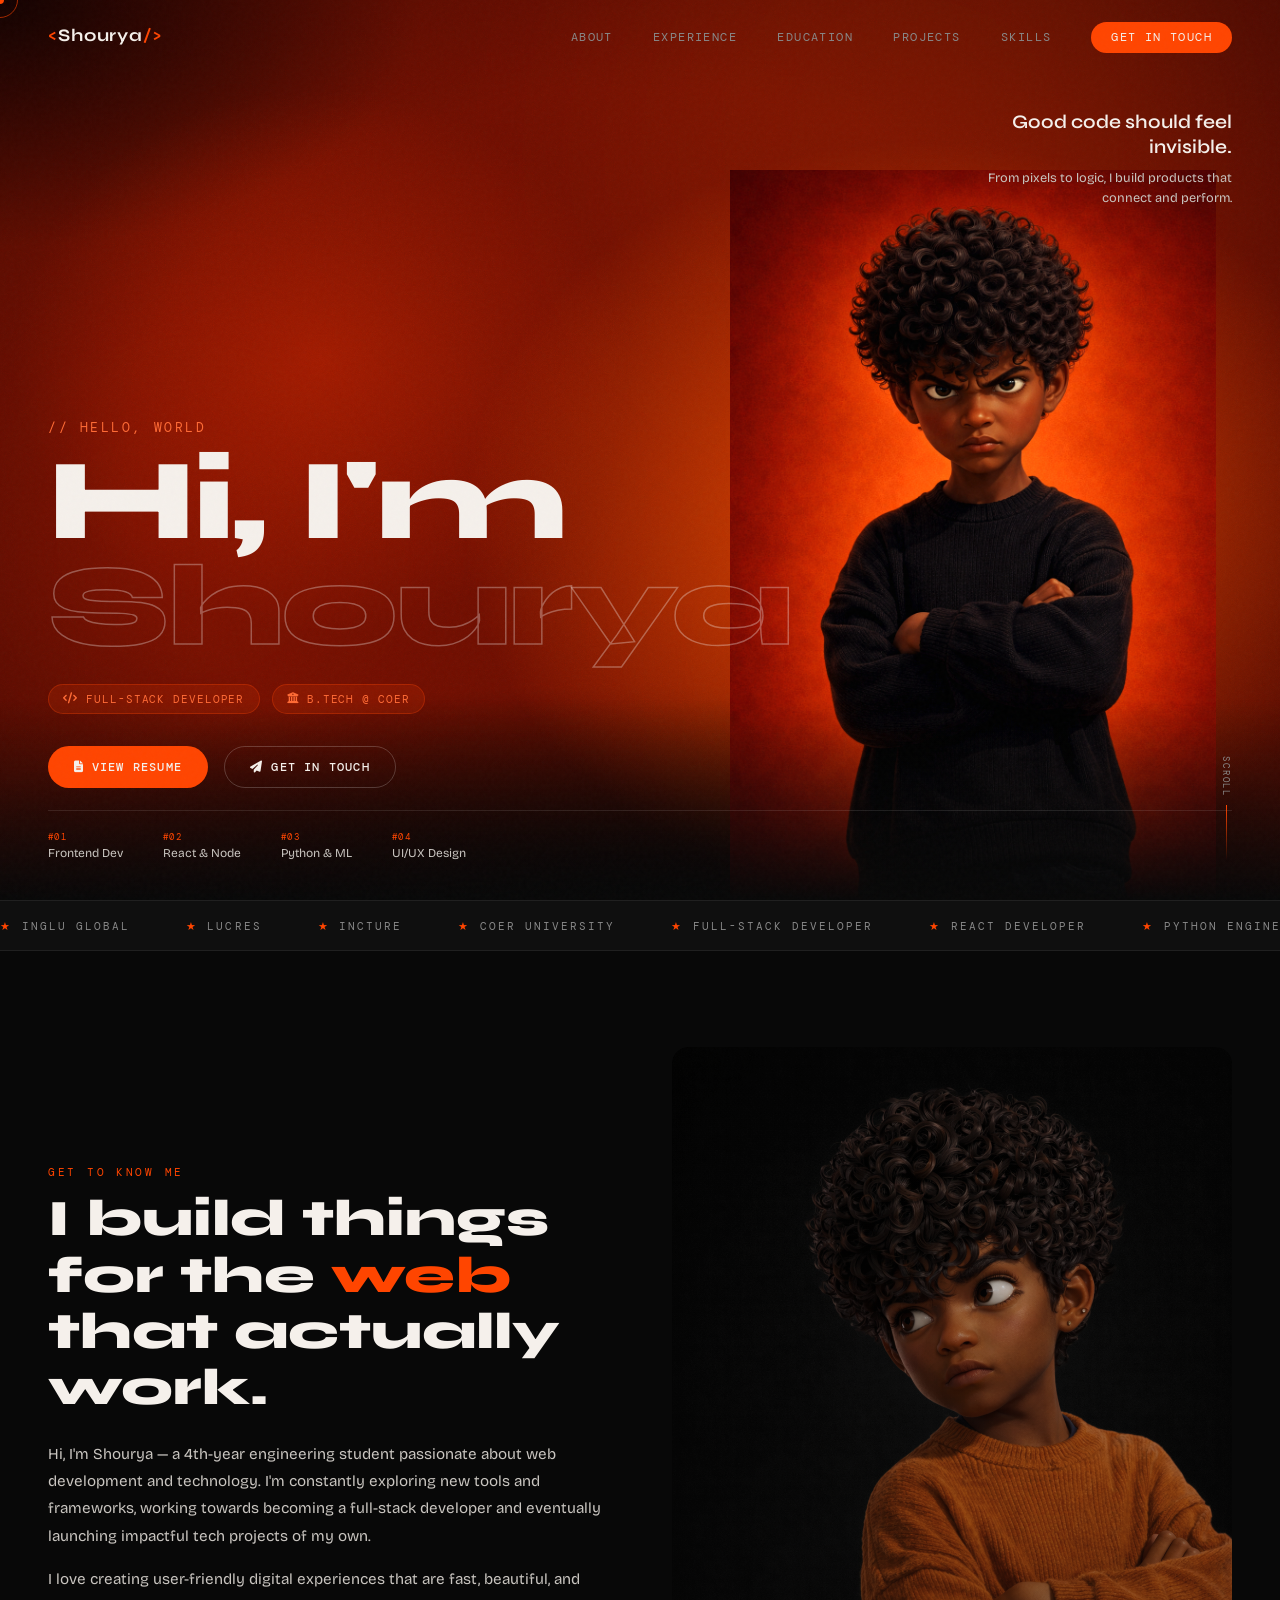
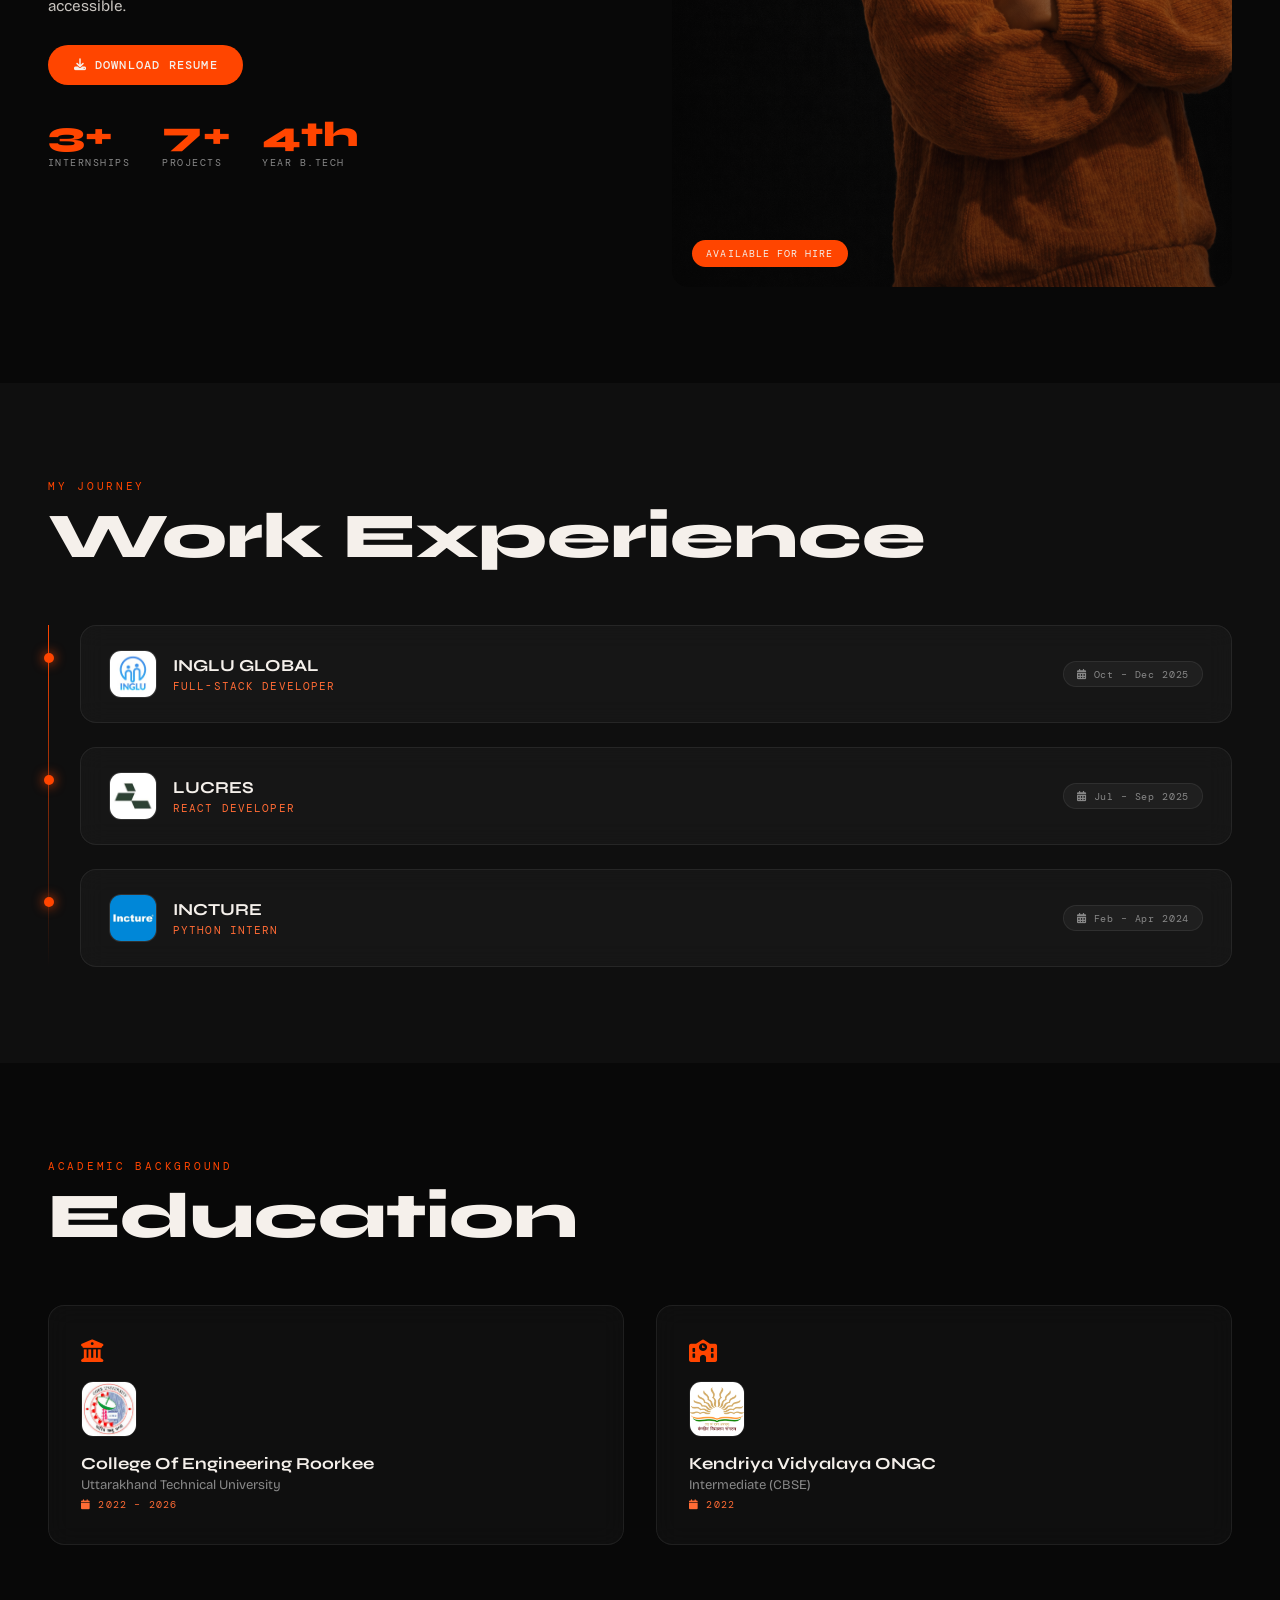
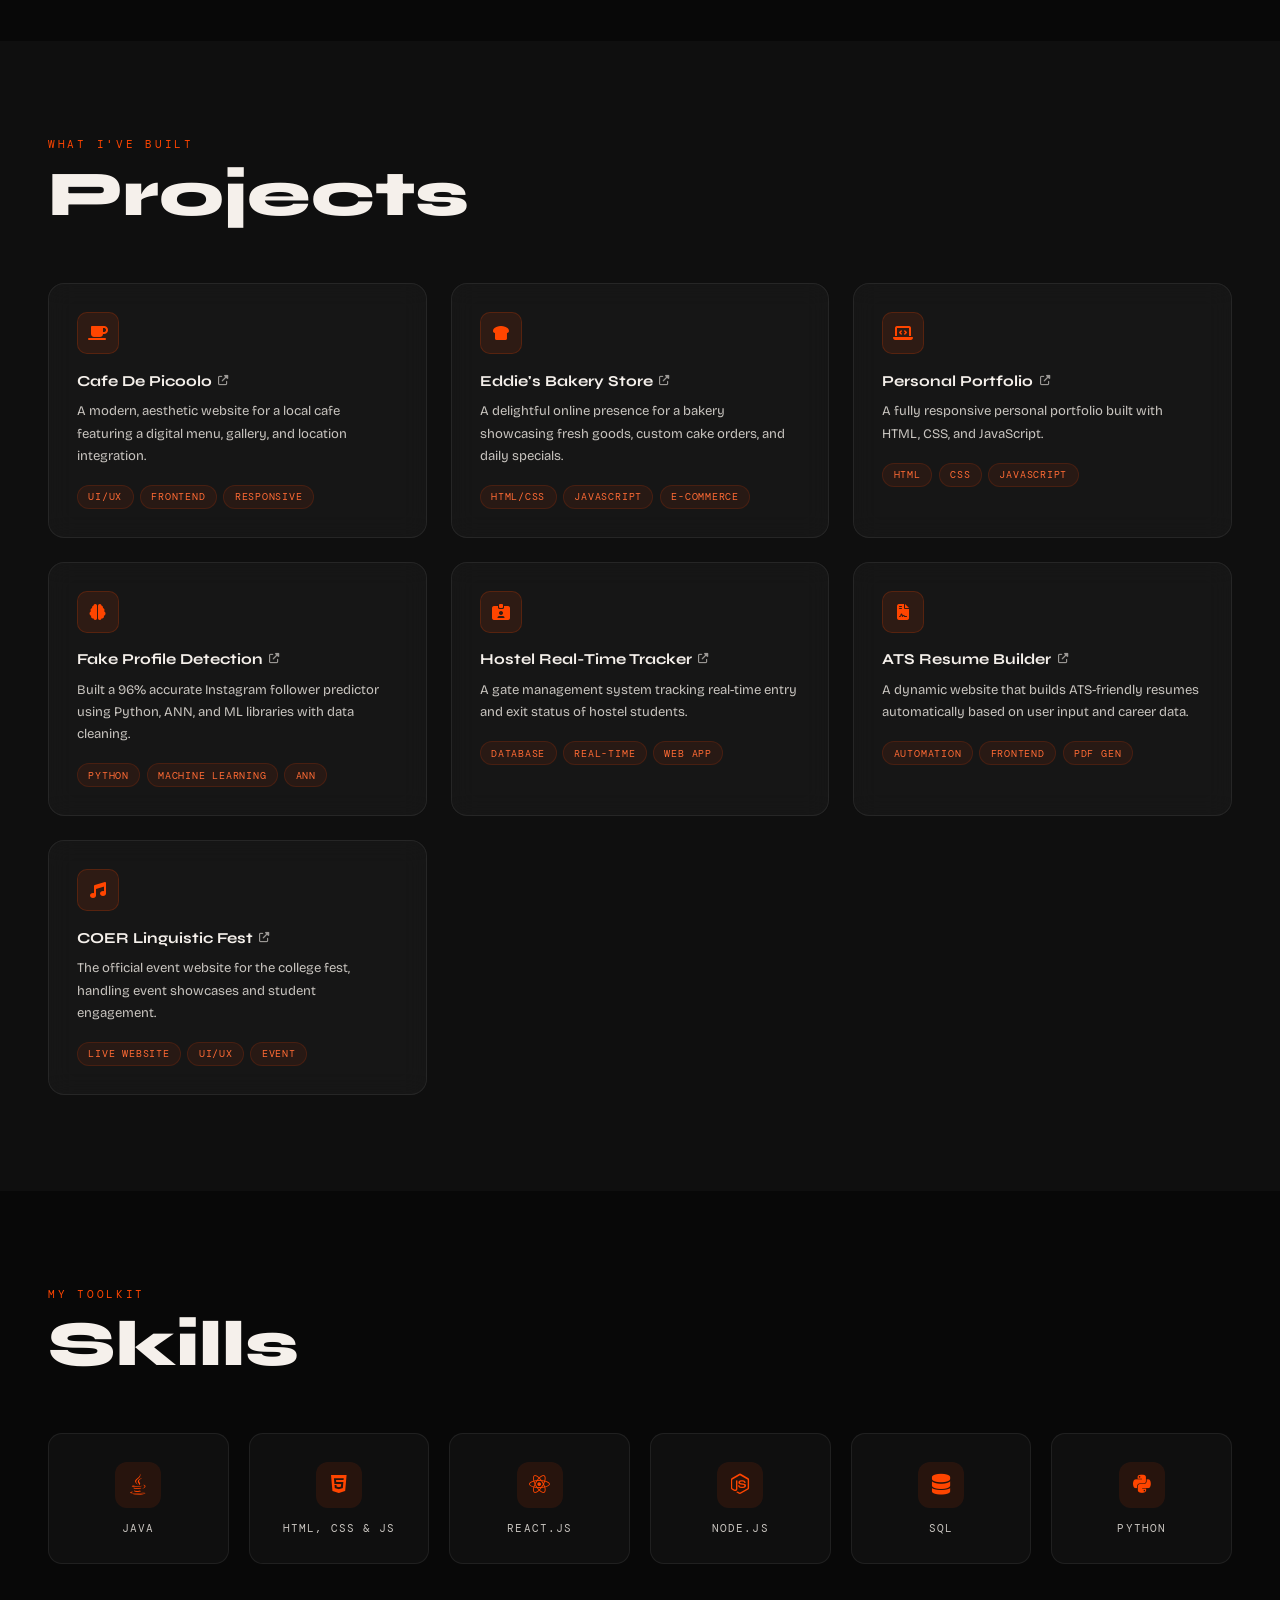
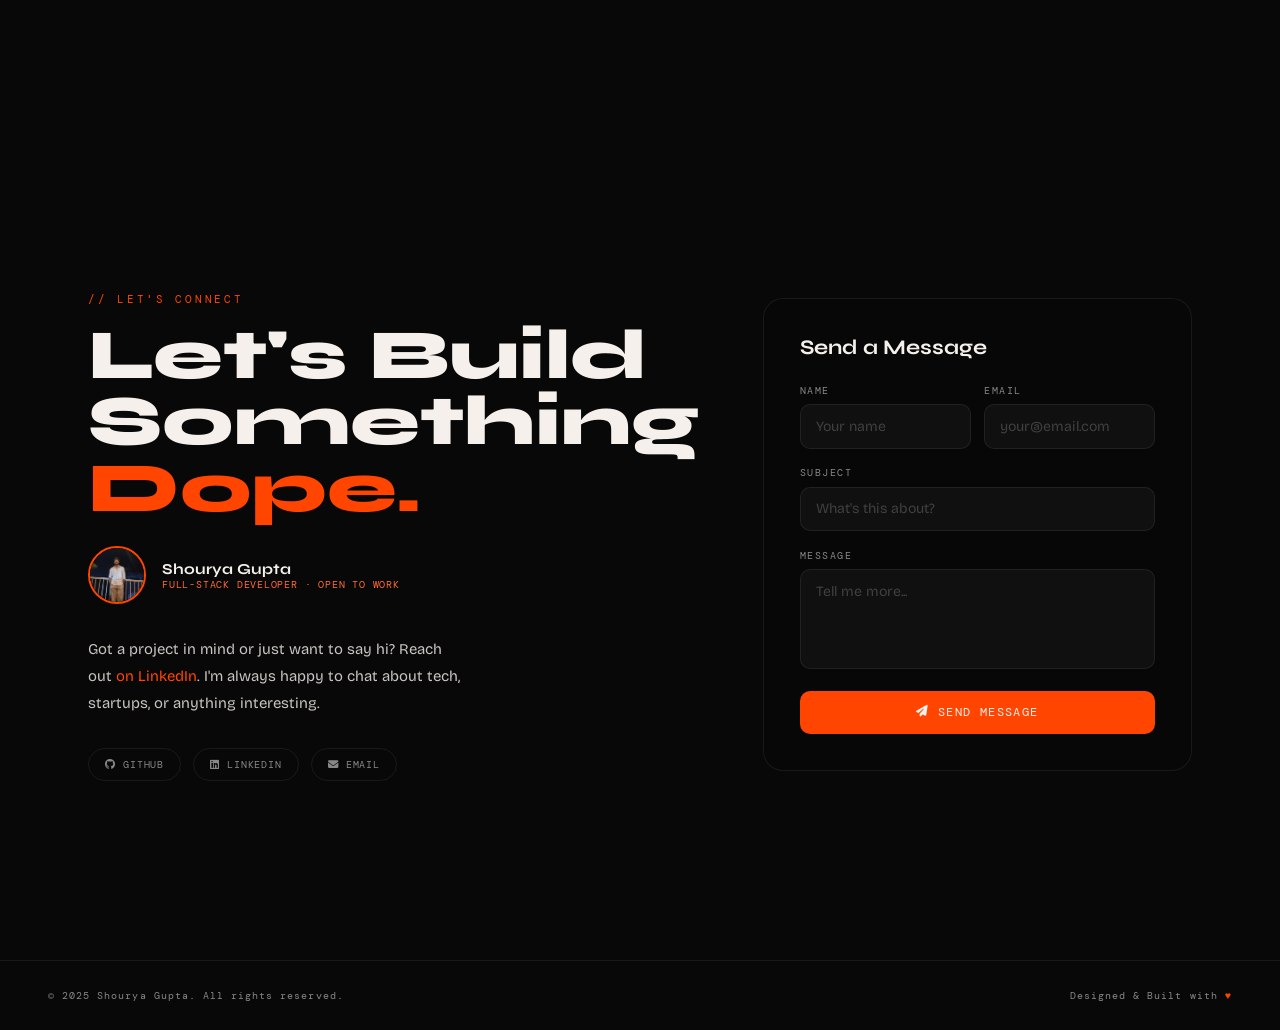
==== commit 14d66367: "Update print statement from 'Hello' to 'Goodbye'" ====
--- a/index.html
+++ b/index.html
@@ -373,7 +373,7 @@
         <span class="role-pill"><i class="fas fa-university"></i> B.Tech @ COER</span>
       </div>
       <div class="hero-btns">
-        <a href="images/resume new new.pdf" target="_blank" class="btn btn-primary"><i class="fas fa-file-alt"></i> View Resume</a>
+        <a href="images/ new new.pdf" target="_blank" class="btn btn-primary"><i class="fas fa-file-alt"></i> View Resume</a>
         <a href="#contact" class="btn btn-secondary"><i class="fas fa-paper-plane"></i> Get in Touch</a>
       </div>
     </div>
@@ -415,7 +415,7 @@
           <h2>I build things for the <em>web</em> that actually work.</h2>
           <p>Hi, I'm Shourya — a 4th-year engineering student passionate about web development and technology. I'm constantly exploring new tools and frameworks, working towards becoming a full-stack developer and eventually launching impactful tech projects of my own.</p>
           <p>I love creating user-friendly digital experiences that are fast, beautiful, and accessible.</p>
-          <a href="images/resume new new.pdf" target="_blank" class="btn btn-primary" style="display:inline-flex;margin-top:0.5rem;"><i class="fas fa-download"></i> Download Resume</a>
+          <a href="resume new new.pdf" target="_blank" class="btn btn-primary" style="display:inline-flex;margin-top:0.5rem;"><i class="fas fa-download"></i> Download Resume</a>
           <div class="about-stats">
             <div class="stat-item"><span class="stat-num">3+</span><span class="stat-label">Internships</span></div>
             <div class="stat-item"><span class="stat-num">7+</span><span class="stat-label">Projects</span></div>
@@ -669,3 +669,4 @@
   </script>
 </body>
 </html>
+
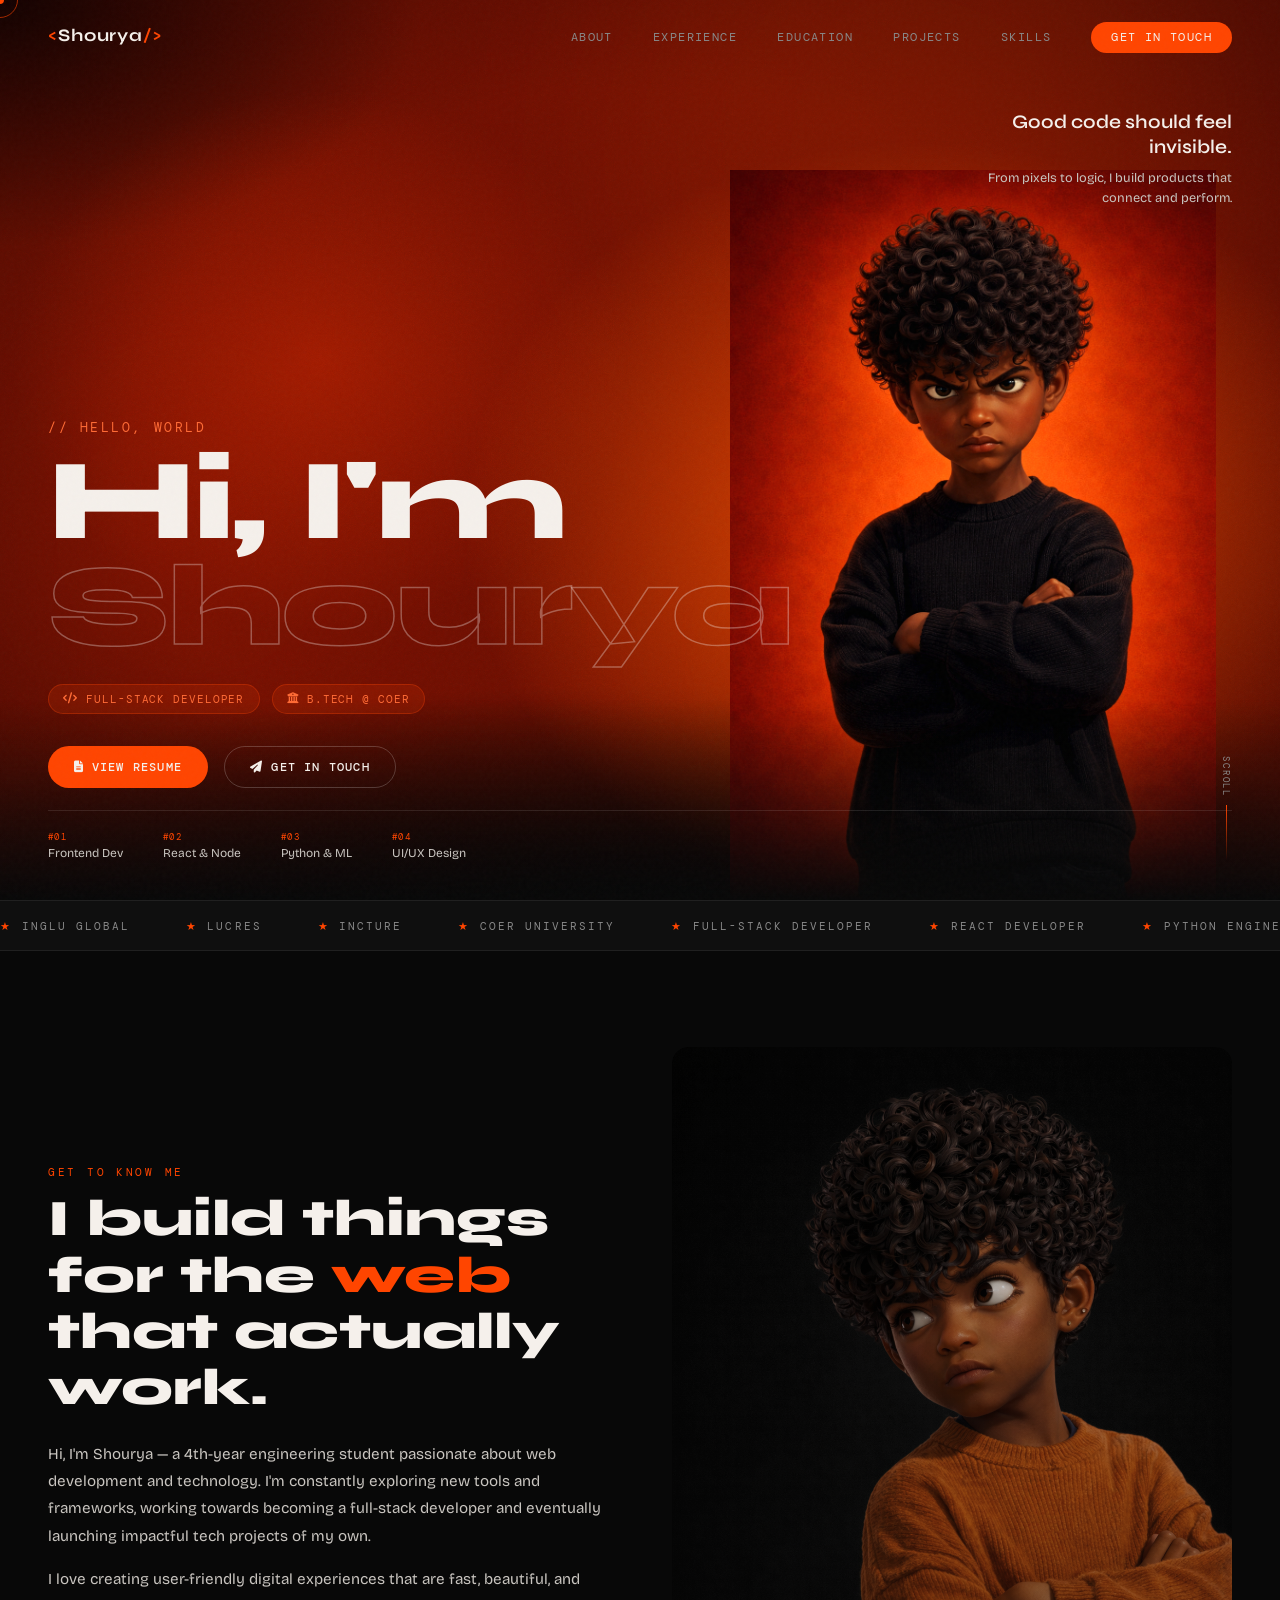
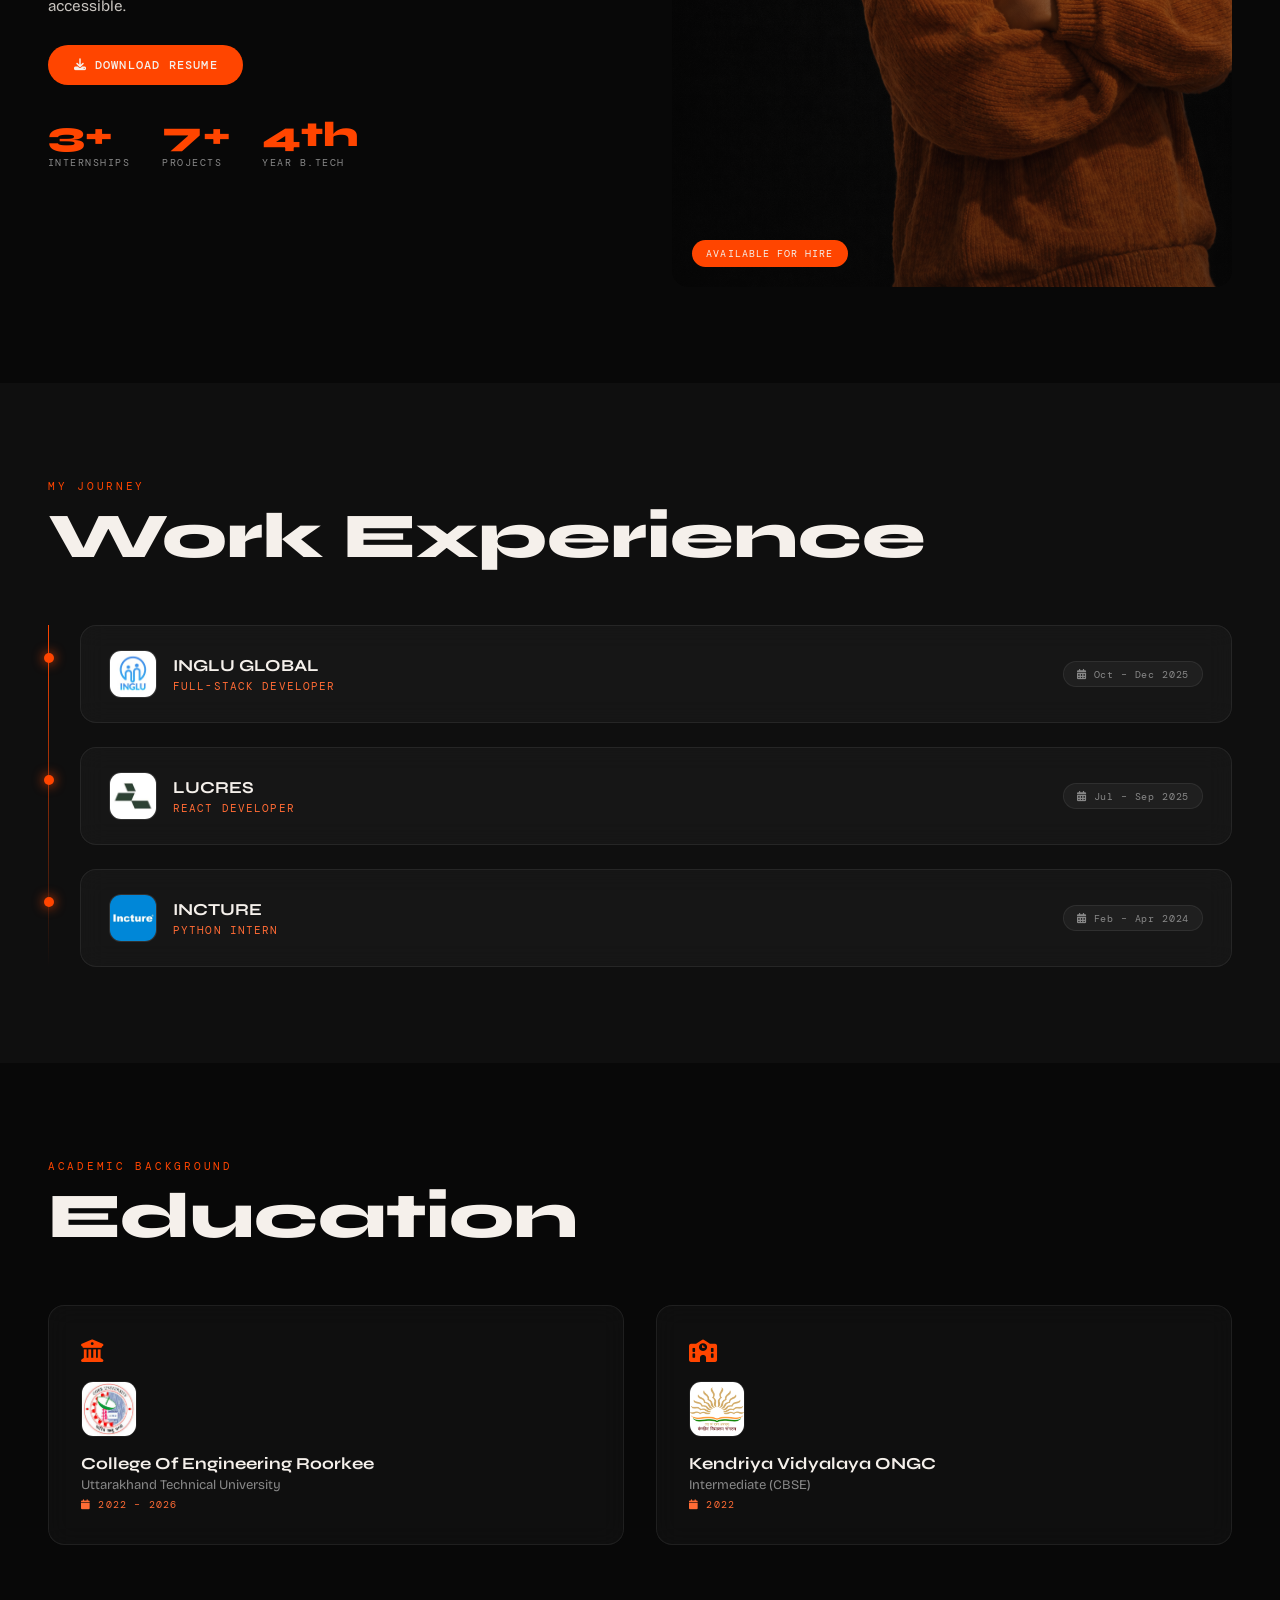
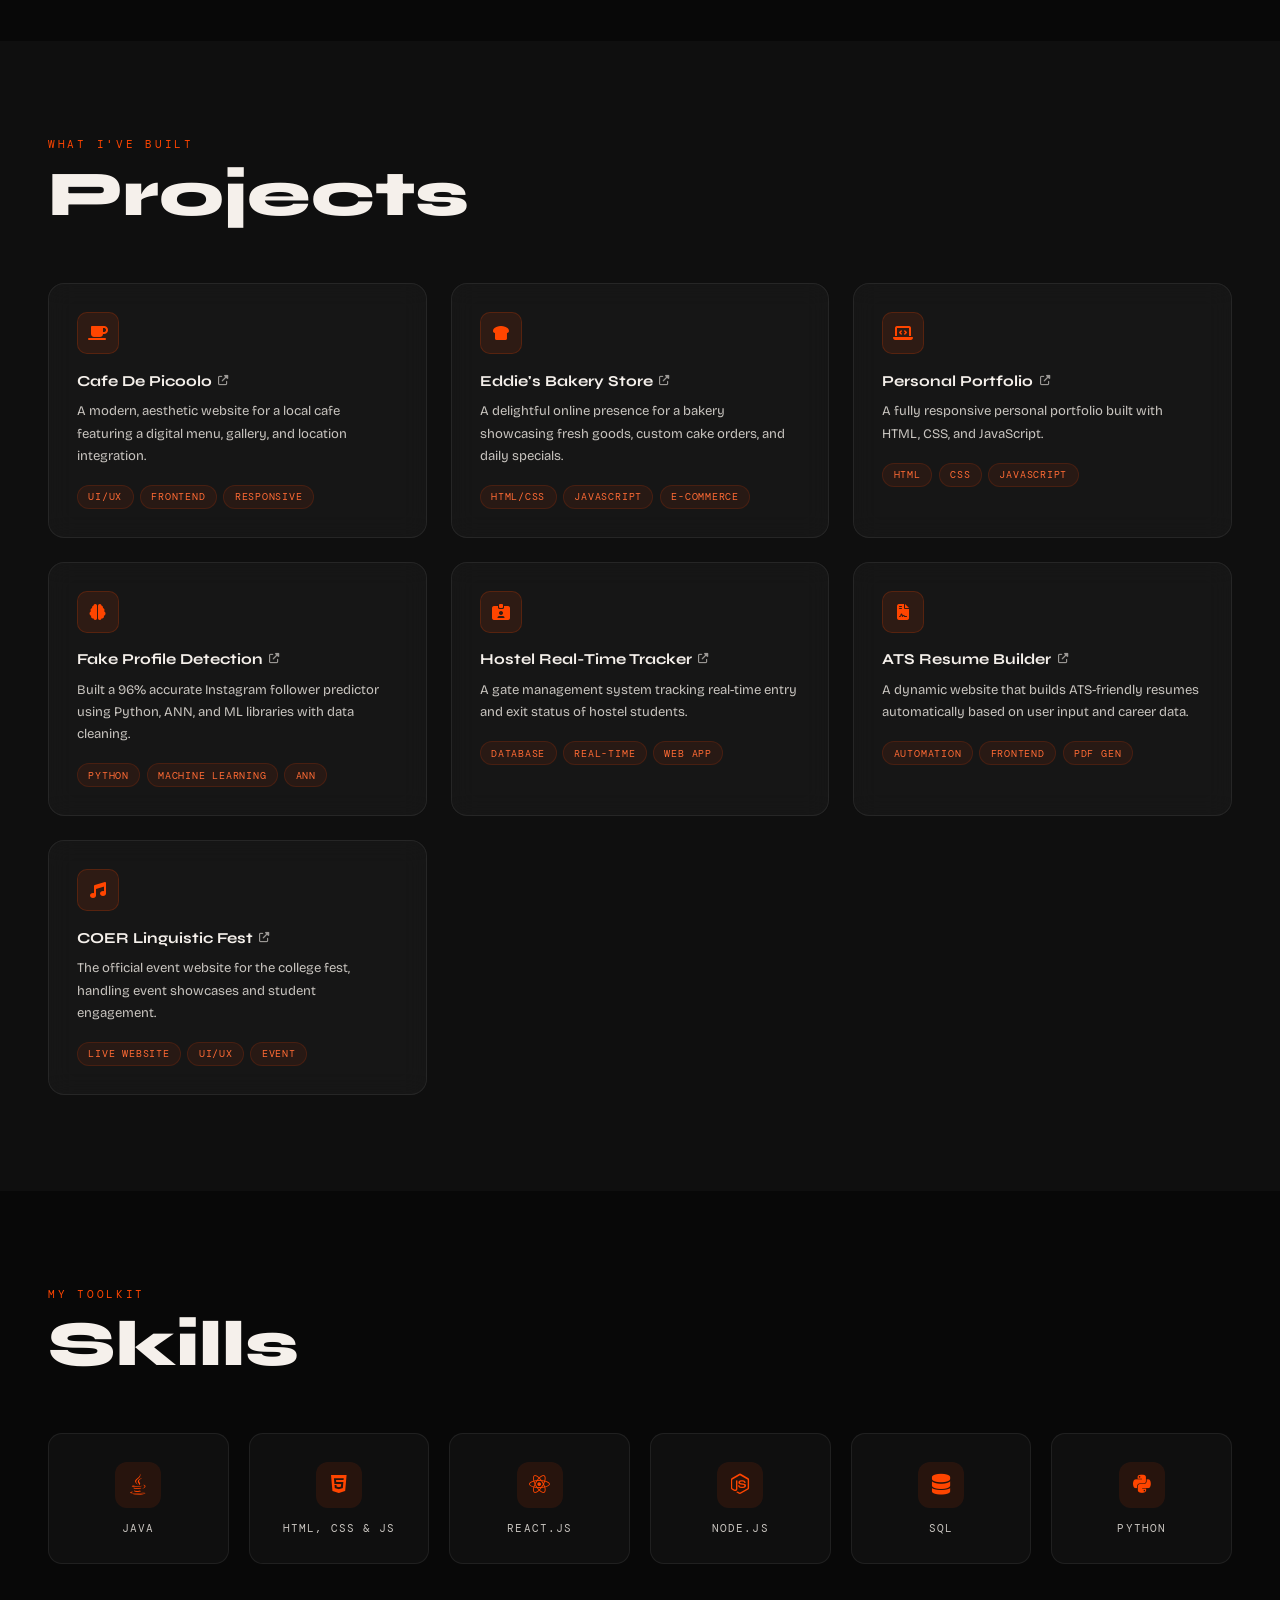
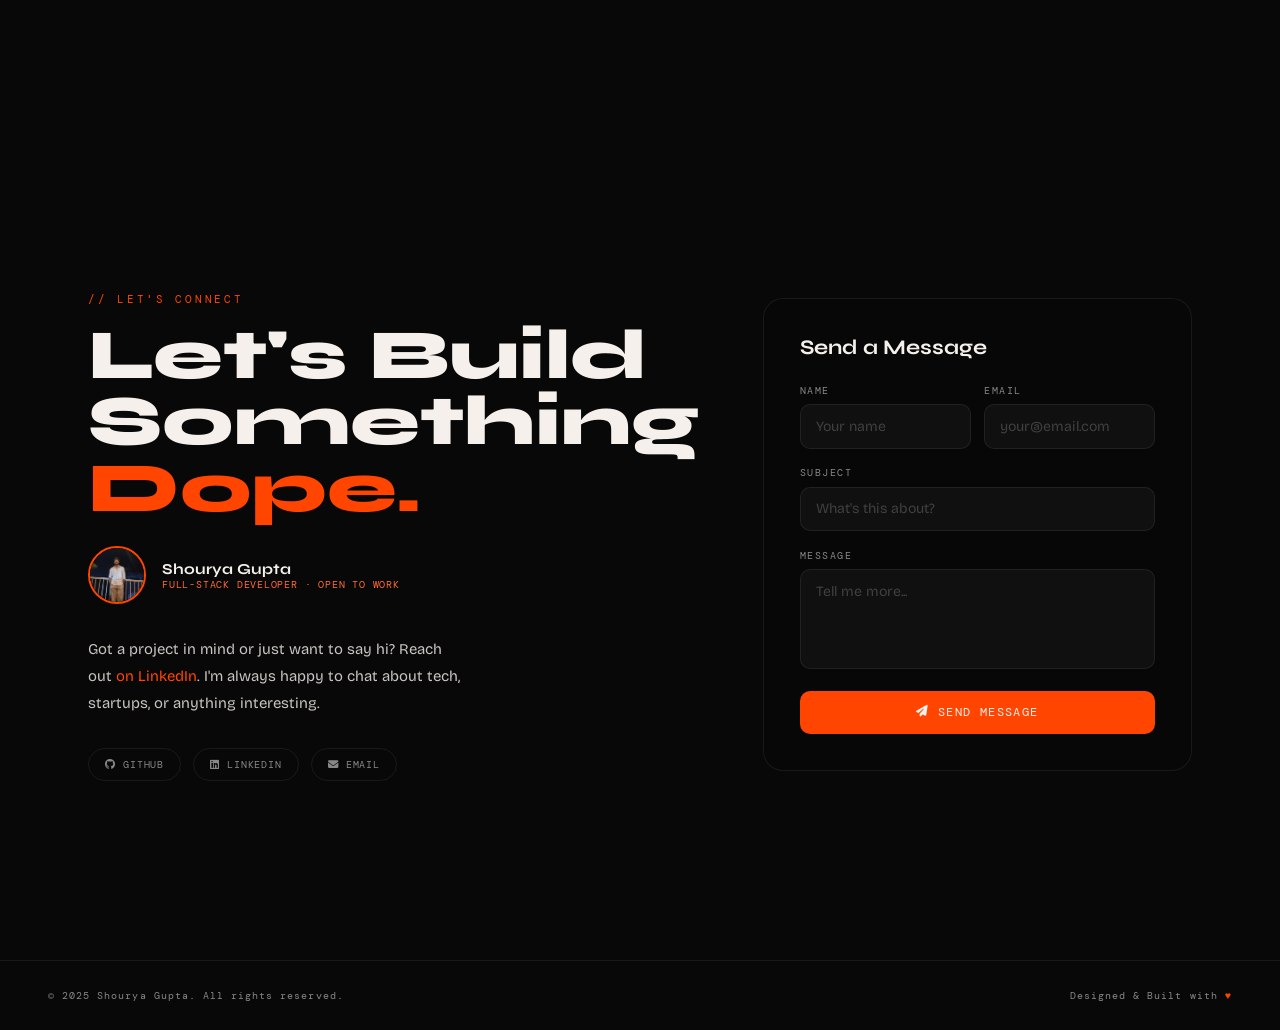
==== commit ca75341c: "Update index.html" ====
--- a/index.html
+++ b/index.html
@@ -251,86 +251,193 @@
     /* ════════════════ TABLET ════════════════ */
     @media(max-width:1024px){
       .projects-grid{grid-template-columns:repeat(2,1fr)}
-      .hero-char{width:clamp(240px,35vw,400px);right:2%}
+      .hero-char{width:clamp(240px,35vw,420px);right:2%}
       .hero-tagline{top:90px;right:2rem;max-width:210px}
     }
 
     /* ════════════════ MOBILE ════════════════ */
     @media(max-width:768px){
-      /* nav */
+
+      /* ── NAV ── */
       nav{padding:0 1.25rem}
       .nav-links{
         display:none;flex-direction:column;gap:0;
         position:fixed;top:0;left:0;right:0;bottom:0;
-        background:rgba(8,8,8,0.97);backdrop-filter:blur(20px);
-        padding:90px 1.75rem 2rem;z-index:9;
+        background:rgba(8,8,8,0.98);backdrop-filter:blur(20px);
+        padding:88px 1.75rem 2rem;z-index:9;
         justify-content:flex-start;align-items:flex-start;
       }
       .nav-links.open{display:flex}
       .nav-links li{width:100%;border-bottom:1px solid var(--border)}
-      .nav-links a{display:block;padding:0.9rem 0;font-size:1rem!important;letter-spacing:0.06em;color:var(--white)!important}
+      .nav-links a{display:block;padding:0.9rem 0;font-size:1.05rem!important;letter-spacing:0.05em;color:var(--white)!important}
       .nav-links li:last-child{border:none;margin-top:1.25rem}
-      .nav-cta{display:inline-block!important;padding:0.7rem 1.4rem!important;font-size:0.78rem!important}
+      .nav-cta{display:inline-block!important;padding:0.7rem 1.5rem!important;font-size:0.78rem!important}
       .nav-toggle{display:flex}
 
-      /* sections */
-      .section{padding:4.5rem 1.25rem}
-
-      /* hero */
-      .hero-inner{padding:88px 1.25rem 5.5rem}
-      .hero-tagline{display:none} /* hidden on mobile to avoid overlap */
-      .hero-name{font-size:clamp(2.8rem,12vw,4.5rem)}
-
-      /* char fades to very subtle watermark on mobile */
+      /* ── SECTIONS ── */
+      .section{padding:4rem 1.25rem}
+
+      /* ══════════════════════════════════════
+         HERO — rebuilt for mobile
+         Text fills top half cleanly.
+         Character anchors to bottom half.
+         Both look intentional and sharp.
+      ══════════════════════════════════════ */
+
+      /* Full screen, no clipping */
+      .hero{
+        min-height:100svh;
+        display:block;
+        position:relative;
+        overflow:hidden;
+      }
+
+      /* Shorten the bottom fade so character feet stay visible */
+      .hero::after{height:100px}
+
+      /* Character: centered, fully opaque, anchored to bottom.
+         The orange bg already matches hero-bg so it merges naturally. */
       .hero-char{
-        width:85%;right:50%;left:50%;
+        position:absolute;
+        bottom:0;
+        left:50%;
+        right:auto;
         transform:translateX(-50%)!important;
-        bottom:0;
-      }
-      .hero-char img{opacity:0.2;width:100%}
-
-      .hero-skills-bar{left:1.25rem;right:1.25rem;gap:1.25rem;padding-top:1rem;bottom:2rem}
+        width:82vw;
+        max-width:320px;
+        z-index:2;
+      }
+      .hero-char img{
+        width:100%;
+        opacity:1;
+        filter:brightness(1.02) contrast(1.03);
+      }
+
+      /* Text block sits in the upper portion of the screen */
+      .hero-inner{
+        position:relative;
+        z-index:6;
+        width:100%;
+        padding:100px 1.4rem 0;
+        min-height:0;
+        display:flex;
+        flex-direction:column;
+        justify-content:flex-start;
+        gap:0;
+      }
+
+      /* Hide tagline — no room on mobile */
+      .hero-tagline{display:none}
+
+      .hero-greeting{
+        font-size:0.68rem;
+        letter-spacing:0.16em;
+        margin-bottom:0.55rem;
+      }
+
+      .hero-name{
+        font-size:clamp(2.9rem,13.5vw,4.5rem);
+        line-height:0.9;
+      }
+
+      .hero-role{
+        margin-top:0.9rem;
+        gap:0.45rem;
+      }
+      .role-pill{
+        font-size:0.6rem;
+        padding:0.35rem 0.7rem;
+        letter-spacing:0.06em;
+      }
+
+      .hero-btns{
+        margin-top:1.1rem;
+        gap:0.6rem;
+        flex-wrap:wrap;
+      }
+      .btn{padding:0.62rem 1.2rem;font-size:0.67rem}
+
+      /* Skills bar: pinned to bottom edge, scrolls horizontally if needed */
+      .hero-skills-bar{
+        position:absolute;
+        bottom:1.25rem;
+        left:1.25rem;
+        right:1.25rem;
+        z-index:7;
+        display:flex;
+        flex-wrap:nowrap;
+        gap:1.1rem;
+        padding-top:0.8rem;
+        border-top:1px solid rgba(255,255,255,0.12);
+        overflow-x:auto;
+        -webkit-overflow-scrolling:touch;
+        scrollbar-width:none;
+      }
+      .hero-skills-bar::-webkit-scrollbar{display:none}
+      .skill-tag{flex-shrink:0}
+      .skill-tag .label{font-size:0.67rem}
+      .skill-tag .num{font-size:0.56rem}
+
+      /* Hide desktop scroll hint */
       .scroll-hint{display:none}
 
-      /* about */
+      /* ── ABOUT ── */
       .about-layout{grid-template-columns:1fr;gap:2rem}
-      .about-right{max-width:340px;margin:0 auto;width:100%}
-
-      /* education */
-      .education-grid{grid-template-columns:1fr;gap:1.25rem}
-
-      /* projects */
-      .projects-grid{grid-template-columns:1fr;gap:1.25rem}
-
-      /* skills — 2 per row */
-      .skills-grid{gap:0.85rem}
+      .about-right{max-width:300px;margin:0 auto;width:100%}
+      .about-stats{gap:1.5rem}
+      .stat-num{font-size:1.9rem}
+
+      /* ── EXPERIENCE ── */
+      .timeline-header{flex-direction:column;align-items:flex-start;gap:0.6rem}
+      .timeline-date{align-self:flex-start}
+
+      /* ── EDUCATION ── */
+      .education-grid{grid-template-columns:1fr;gap:1rem}
+      .education-card{padding:1.5rem}
+
+      /* ── PROJECTS ── */
+      .projects-grid{grid-template-columns:1fr;gap:1rem}
+      .project-card{padding:1.4rem}
+
+      /* ── SKILLS: 2 per row ── */
+      .skills-grid{gap:0.8rem}
       .skill-item{
         flex:none;
-        width:calc(50% - 0.425rem);
+        width:calc(50% - 0.4rem);
         min-width:unset;
-        padding:1.4rem 1rem;
-      }
-
-      /* contact */
-      .contact-content-wrap{grid-template-columns:1fr;padding:5.5rem 1.25rem 3.5rem;gap:2.5rem;min-height:auto}
+        padding:1.35rem 0.9rem;
+      }
+
+      /* ── CONTACT ── */
+      .contact-section{min-height:auto}
+      .contact-content-wrap{
+        grid-template-columns:1fr;
+        padding:5rem 1.25rem 3rem;
+        gap:2rem;
+        min-height:auto;
+      }
+      .contact-video-wrap::after{background:rgba(8,8,8,0.87)}
       .contact-video-inner{width:100%;height:100%;aspect-ratio:unset}
       .contact-video-inner video{width:100%;height:100%;object-fit:cover}
-      .contact-title{font-size:clamp(2.4rem,11vw,3.8rem)}
-      .contact-text{max-width:100%}
+      .contact-title{font-size:clamp(2.3rem,10vw,3.5rem)}
+      .contact-text{max-width:100%;font-size:0.88rem}
       .form-row{grid-template-columns:1fr}
-      .contact-form-wrap{padding:1.5rem 1.1rem}
-
-      /* footer */
+      .contact-form-wrap{padding:1.4rem 1.1rem}
+      .contact-photo img{width:50px;height:50px}
+
+      /* ── FOOTER ── */
       footer{flex-direction:column;gap:0.5rem;text-align:center;padding:1.5rem}
     }
 
+    /* ── SMALL PHONES ── */
     @media(max-width:420px){
       .hero-name{font-size:clamp(2.5rem,13vw,3.2rem)}
-      .btn{padding:0.65rem 1.2rem;font-size:0.68rem}
-      .hero-btns{gap:0.6rem}
-      .hero-skills-bar{gap:0.9rem}
-      .skill-item{padding:1.2rem 0.85rem}
-      .section-title{font-size:2rem}
+      .hero-char{width:90vw;max-width:290px}
+      .hero-btns{flex-direction:column;align-items:flex-start}
+      .btn{font-size:0.65rem;padding:0.6rem 1.1rem}
+      .hero-skills-bar{gap:0.8rem}
+      .skill-item{padding:1.2rem 0.8rem}
+      .section-title{font-size:1.9rem}
     }
   </style>
 </head>
@@ -373,7 +480,7 @@
         <span class="role-pill"><i class="fas fa-university"></i> B.Tech @ COER</span>
       </div>
       <div class="hero-btns">
-        <a href="images/ new new.pdf" target="_blank" class="btn btn-primary"><i class="fas fa-file-alt"></i> View Resume</a>
+        <a href="resume new new.pdf" target="_blank" class="btn btn-primary"><i class="fas fa-file-alt"></i> View Resume</a>
         <a href="#contact" class="btn btn-secondary"><i class="fas fa-paper-plane"></i> Get in Touch</a>
       </div>
     </div>
@@ -669,4 +776,3 @@
   </script>
 </body>
 </html>
-
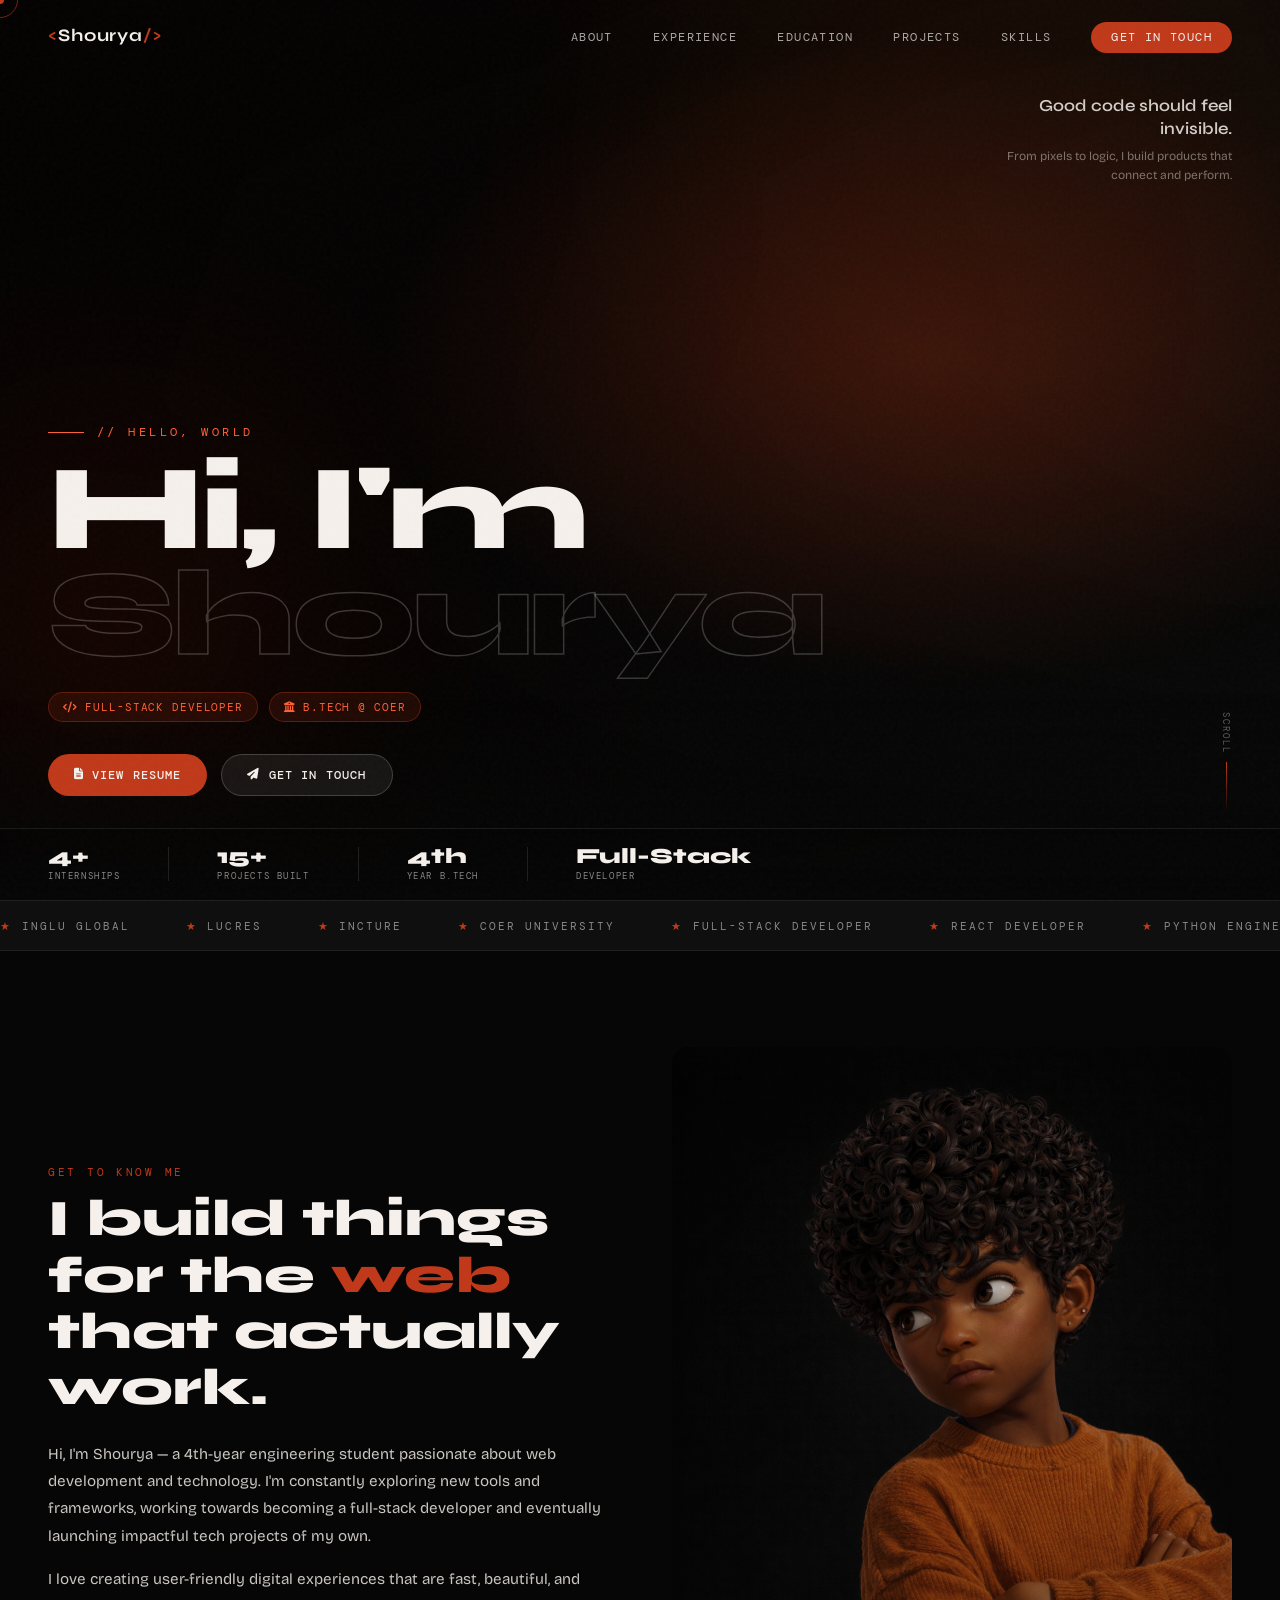
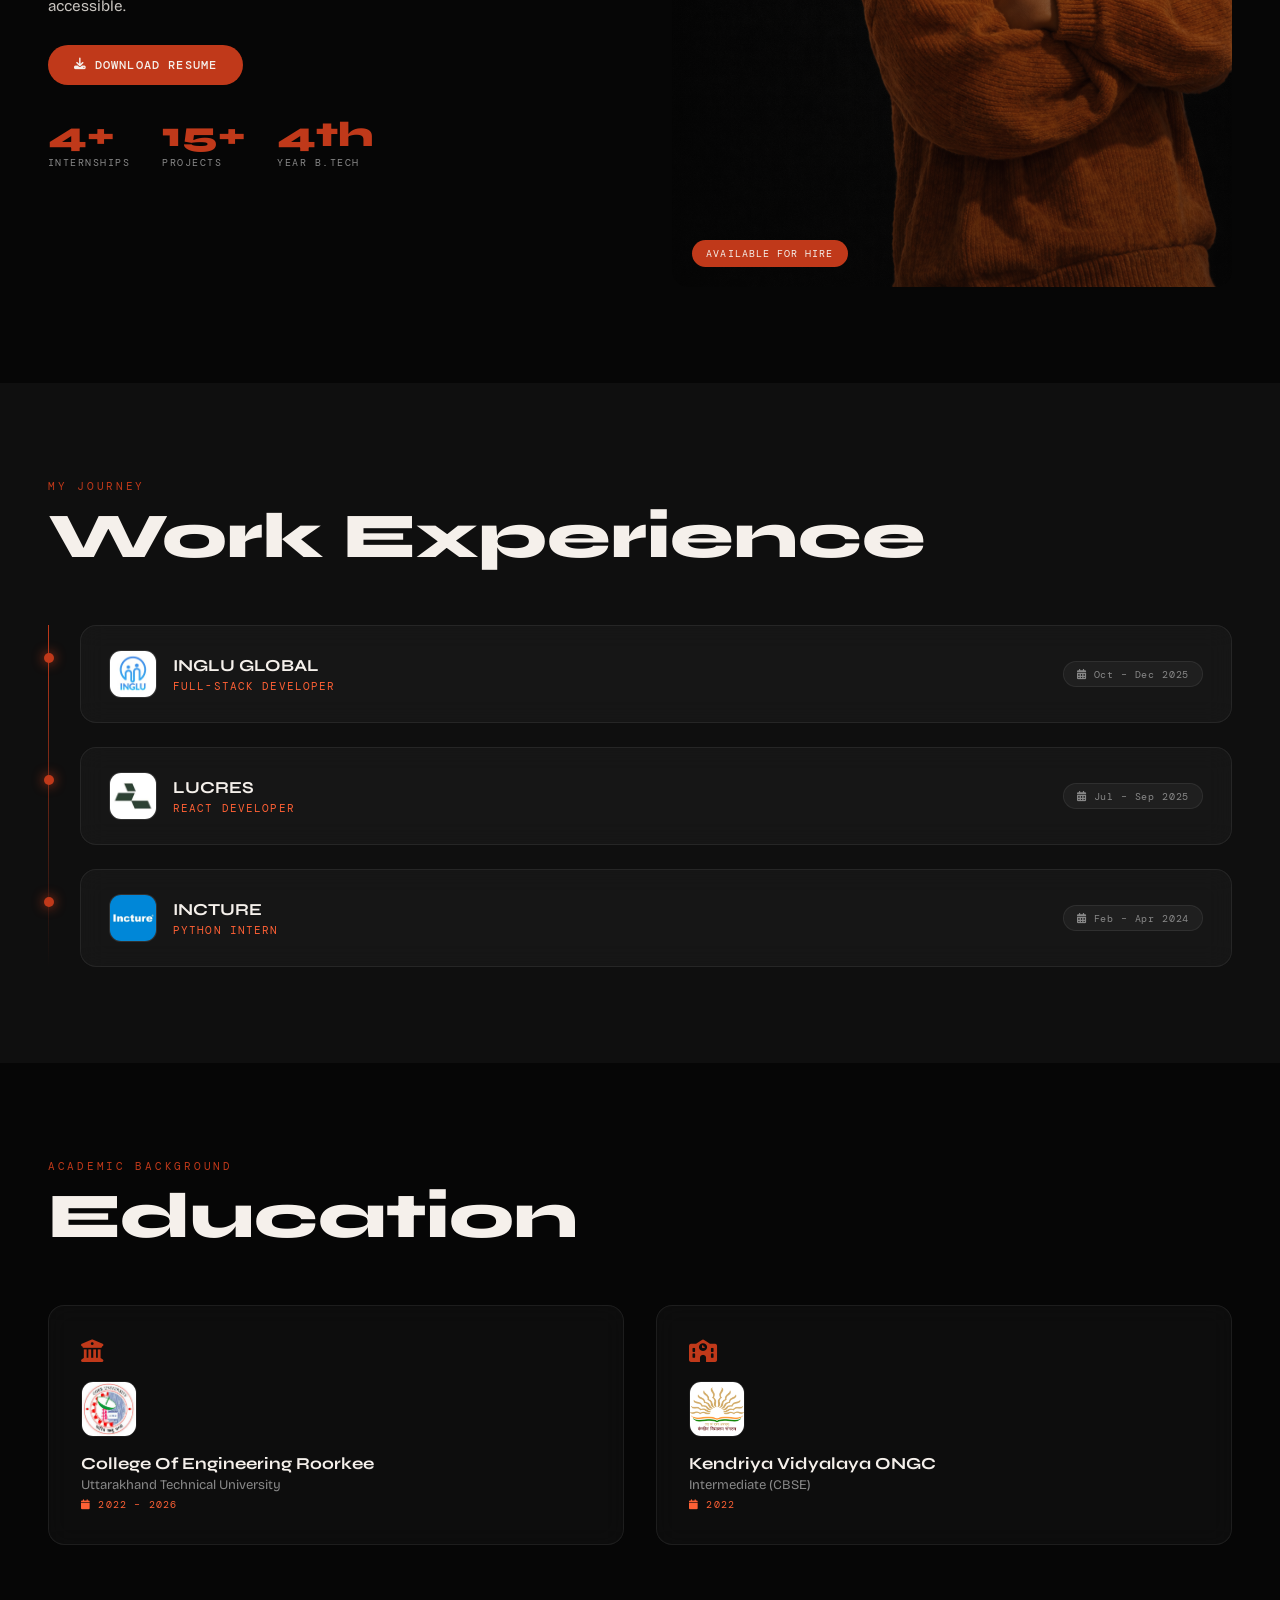
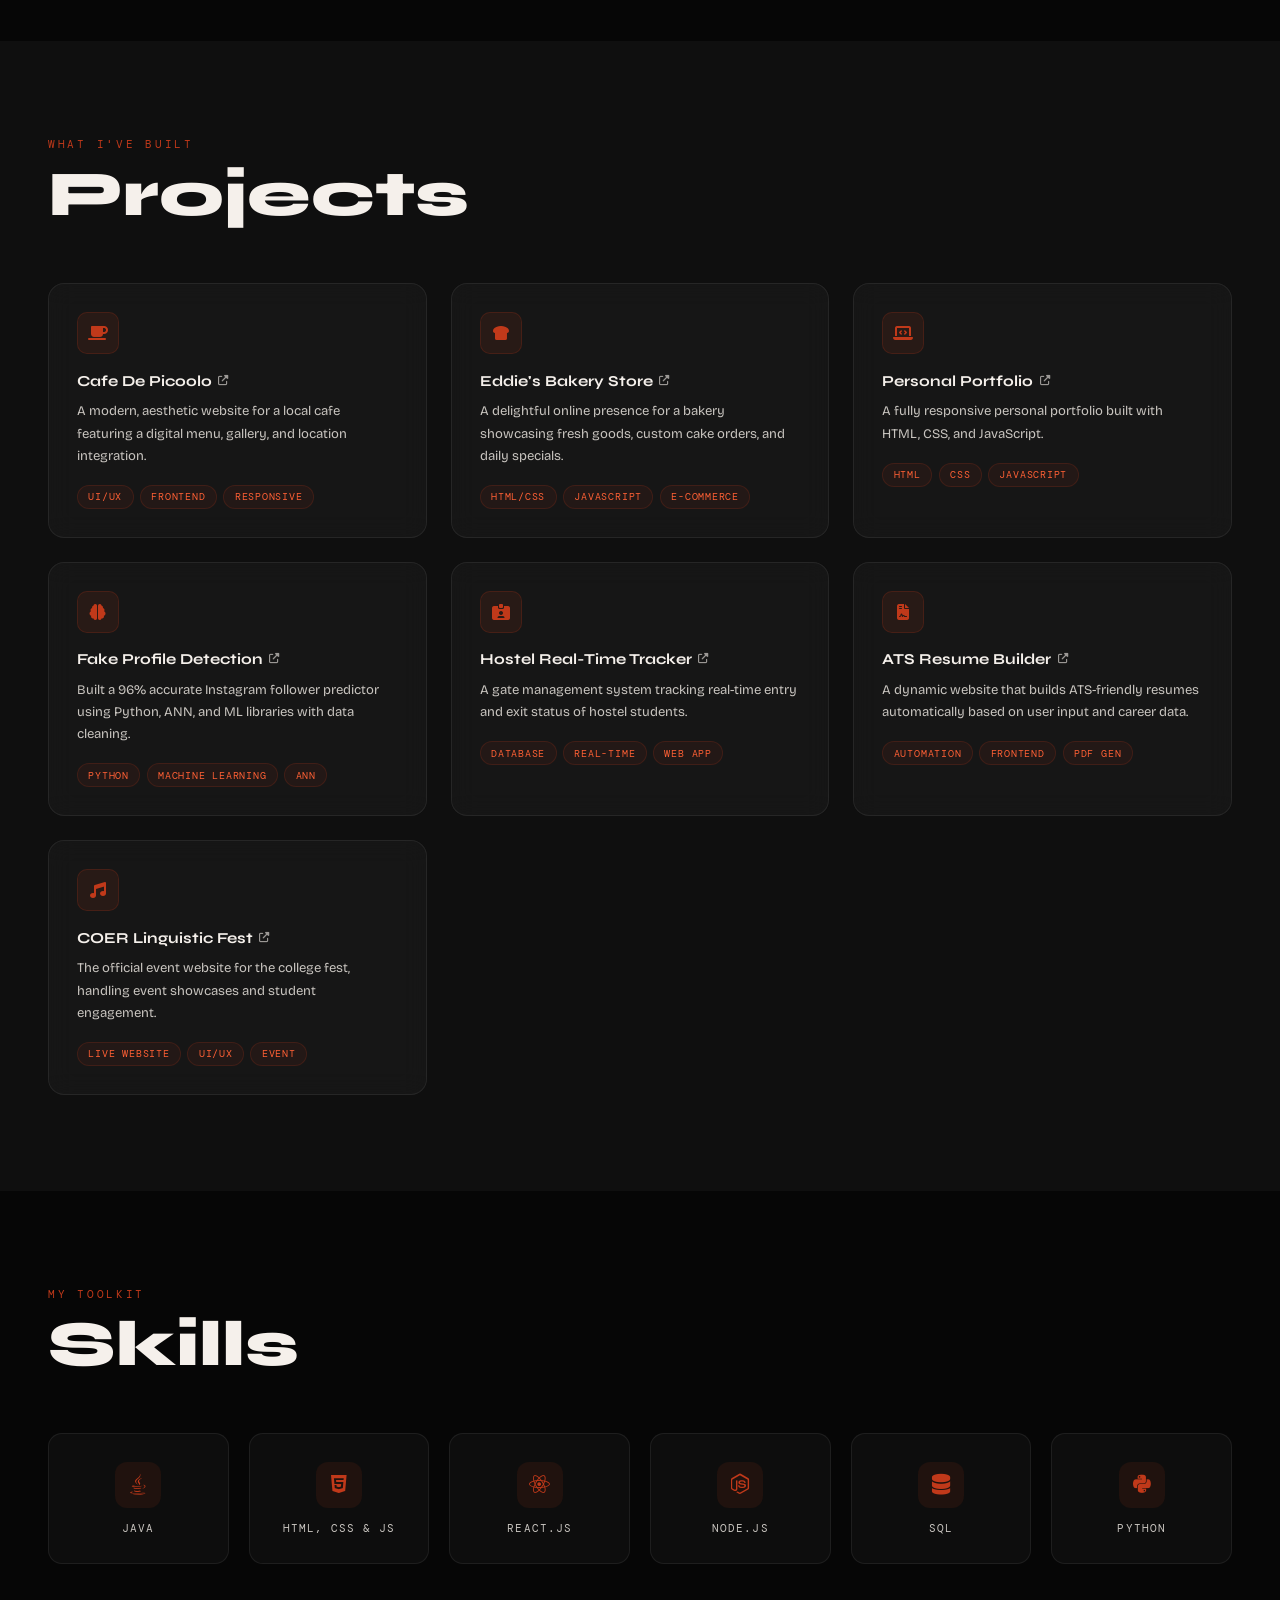
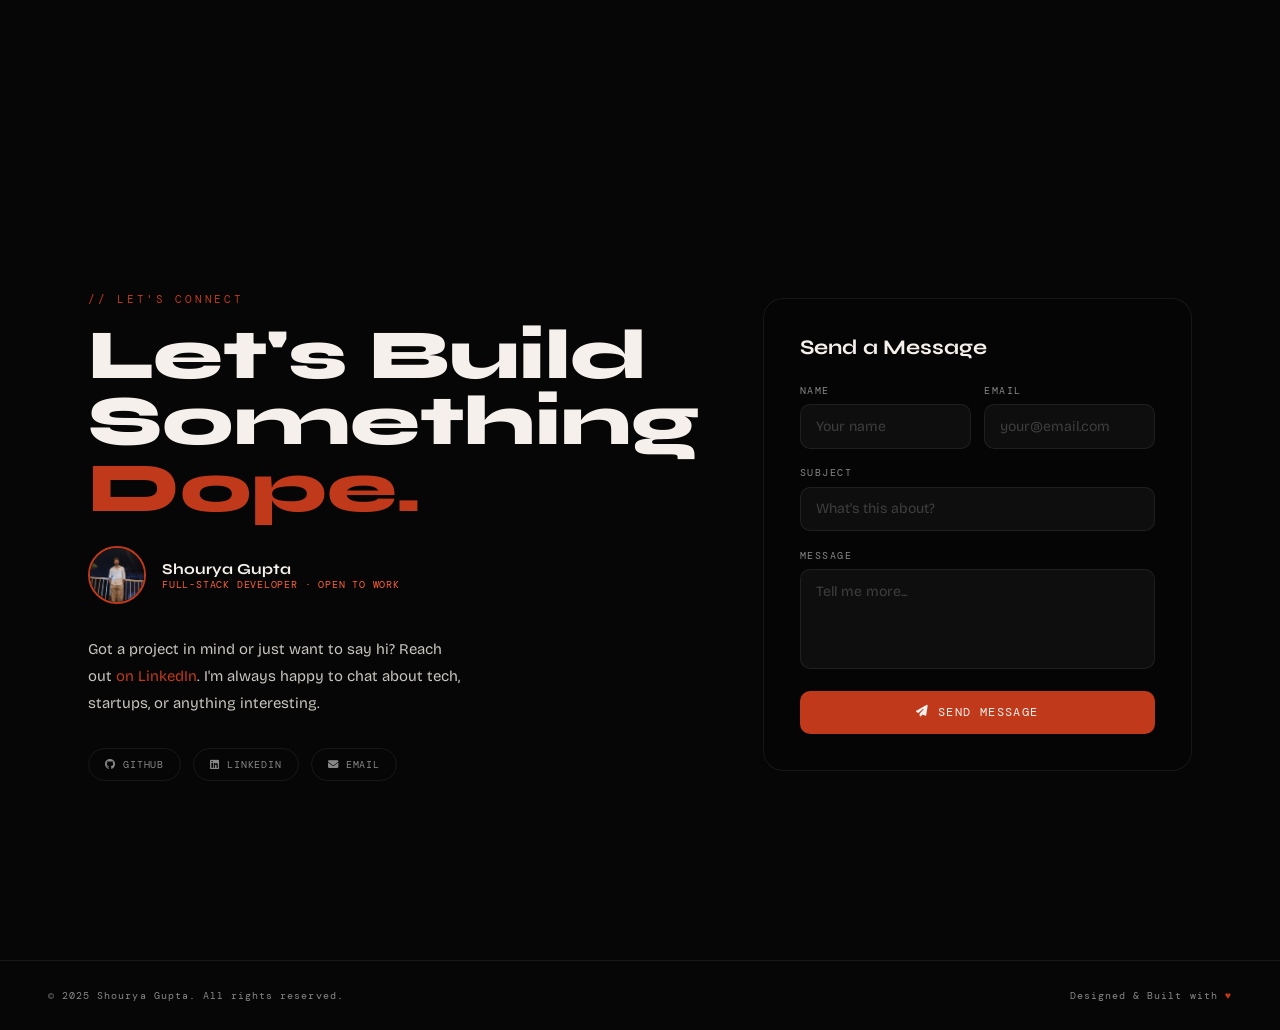
==== commit 3e20b991: "Update index.html" ====
--- a/index.html
+++ b/index.html
@@ -11,7 +11,7 @@
   <style>
     *,*::before,*::after{margin:0;padding:0;box-sizing:border-box}
     :root{
-      --bg:#080808;--bg2:#0f0f0f;--orange:#FF4500;--orange2:#FF6B35;
+      --bg:#060606;--bg2:#0f0f0f;--orange:#c0391a;--orange2:#fd6035;
       --white:#f5f0eb;--gray:#888;--light-gray:#c8c4bf;
       --border:rgba(255,255,255,0.07);--card-bg:rgba(255,255,255,0.03);
       --font-display:'Syne',sans-serif;--font-body:'Bricolage Grotesque',sans-serif;--font-mono:'DM Mono',monospace;
@@ -24,22 +24,22 @@
     ::-webkit-scrollbar-track{background:var(--bg)}
     ::-webkit-scrollbar-thumb{background:var(--orange);border-radius:2px}
 
-    /* ── CURSOR (desktop only) ── */
+    /* ── CURSOR ── */
     .cursor-dot{width:8px;height:8px;background:var(--orange);border-radius:50%;position:fixed;top:0;left:0;z-index:9999;pointer-events:none;transform:translate(-50%,-50%)}
-    .cursor-ring{width:36px;height:36px;border:1.5px solid rgba(255,69,0,0.6);border-radius:50%;position:fixed;top:0;left:0;z-index:9998;pointer-events:none;transform:translate(-50%,-50%);transition:all 0.15s ease}
-    .cursor-ring.hover{transform:translate(-50%,-50%) scale(1.8);border-color:var(--orange);background:rgba(255,69,0,0.05)}
+    .cursor-ring{width:36px;height:36px;border:1.5px solid rgba(192,57,26,0.6);border-radius:50%;position:fixed;top:0;left:0;z-index:9998;pointer-events:none;transform:translate(-50%,-50%);transition:all 0.15s ease}
+    .cursor-ring.hover{transform:translate(-50%,-50%) scale(1.8);border-color:var(--orange);background:rgba(192,57,26,0.05)}
     @media(pointer:fine){body *{cursor:none!important}}
 
-    /* ── NOISE ── */
+    /* ── GLOBAL NOISE ── */
     body::before{content:'';position:fixed;inset:0;background-image:url("data:image/svg+xml,%3Csvg viewBox='0 0 256 256' xmlns='http://www.w3.org/2000/svg'%3E%3Cfilter id='noise'%3E%3CfeTurbulence type='fractalNoise' baseFrequency='0.9' numOctaves='4' stitchTiles='stitch'/%3E%3C/filter%3E%3Crect width='100%25' height='100%25' filter='url(%23noise)' opacity='1'/%3E%3C/svg%3E");opacity:0.025;z-index:9997;pointer-events:none}
 
     /* ════════════════ NAV ════════════════ */
     nav{position:fixed;top:0;left:0;right:0;z-index:900;padding:0 3rem;display:flex;align-items:center;justify-content:space-between;height:70px;transition:all 0.4s ease}
-    nav.scrolled{background:rgba(8,8,8,0.92);backdrop-filter:blur(20px);border-bottom:1px solid var(--border)}
+    nav.scrolled{background:rgba(6,6,6,0.95);backdrop-filter:blur(20px);border-bottom:1px solid var(--border)}
     .nav-logo{font-family:var(--font-display);font-size:1.1rem;font-weight:700;letter-spacing:0.05em;z-index:10}
     .nav-logo span{color:var(--orange)}
     .nav-links{display:flex;gap:2.5rem;list-style:none}
-    .nav-links a{font-family:var(--font-mono);font-size:0.75rem;letter-spacing:0.12em;text-transform:uppercase;color:var(--gray);transition:color 0.3s;position:relative}
+    .nav-links a{font-family:var(--font-mono);font-size:0.75rem;letter-spacing:0.12em;text-transform:uppercase;color:rgba(255,255,255,0.65);transition:color 0.3s;position:relative}
     .nav-links a::after{content:'';position:absolute;bottom:-3px;left:0;width:0;height:1px;background:var(--orange);transition:width 0.3s}
     .nav-links a:hover{color:var(--white)}
     .nav-links a:hover::after{width:100%}
@@ -52,71 +52,169 @@
     .nav-toggle.active span:nth-child(2){opacity:0}
     .nav-toggle.active span:nth-child(3){transform:translateY(-6.5px) rotate(-45deg)}
 
-    /* ════════════════ HERO ════════════════ */
-    .hero{min-height:100vh;position:relative;overflow:hidden;display:flex;align-items:center}
-
-    /* matched gradient — mirrors shourya.png colors & grain texture */
-    .hero-bg{
-      position:absolute;inset:0;z-index:0;
+    /* ════════════════════════════════════════════
+       HERO — full-screen video, cinematic overlays,
+       slide-in text, frosted stats bar at bottom
+    ════════════════════════════════════════════ */
+    .hero{
+      position:relative;
+      width:100%;
+      min-height:100vh;
+      min-height:100svh;
+      overflow:hidden;
+      display:flex;
+      align-items:flex-end;
+    }
+
+    /* Video fills entire screen */
+    .hero-video-wrap{position:absolute;inset:0;z-index:0}
+    .hero-video-wrap video{
+      width:100%;height:100%;
+      object-fit:cover;
+      object-position:center center;
+      display:block;
+    }
+
+    /* Layer 1: directional gradient — heavy left/bottom (text zone), clear top-right (video visible) */
+    .hero-video-wrap::before{
+      content:'';position:absolute;inset:0;z-index:1;
       background:
-        radial-gradient(ellipse 55% 65% at 72% 58%,#E84800 0%,transparent 65%),
-        radial-gradient(ellipse 40% 50% at 25% 40%,#9B1A00 0%,transparent 60%),
-        radial-gradient(ellipse 60% 50% at 0% 0%,#1a0200 0%,transparent 55%),
-        radial-gradient(ellipse 100% 40% at 50% 100%,#050000 0%,transparent 60%),
-        #6B0E00;
-    }
-    /* grain texture overlay matching shourya.png */
-    .hero-bg::before{
-      content:'';position:absolute;inset:0;
-      background-image:url("data:image/svg+xml,%3Csvg xmlns='http://www.w3.org/2000/svg' width='300' height='300'%3E%3Cfilter id='g'%3E%3CfeTurbulence type='fractalNoise' baseFrequency='0.75' numOctaves='4' stitchTiles='stitch'/%3E%3CfeColorMatrix type='saturate' values='0'/%3E%3C/filter%3E%3Crect width='300' height='300' filter='url(%23g)' opacity='1'/%3E%3C/svg%3E");
-      background-size:200px 200px;opacity:0.18;mix-blend-mode:overlay;z-index:1;
-    }
-    /* vignette */
-    .hero-bg::after{content:'';position:absolute;inset:0;background:radial-gradient(ellipse 100% 100% at 50% 50%,transparent 40%,rgba(4,0,0,0.65) 100%);z-index:2}
-    /* bottom fade into page */
-    .hero::after{content:'';position:absolute;bottom:0;left:0;right:0;height:200px;background:linear-gradient(to bottom,transparent,var(--bg));z-index:5;pointer-events:none}
-
-    .orb{position:absolute;border-radius:50%;filter:blur(100px);opacity:0.1;animation:orbFloat 8s ease-in-out infinite alternate;z-index:1}
-    .orb-1{width:600px;height:600px;background:#FF5500;top:-150px;right:5%}
-    .orb-2{width:350px;height:350px;background:#FF3300;top:40%;left:2%;animation-delay:2s}
-    .orb-3{width:250px;height:250px;background:#FF6A00;bottom:15%;right:25%;animation-delay:4s}
-    @keyframes orbFloat{0%{transform:translate(0,0) scale(1)}100%{transform:translate(25px,-25px) scale(1.08)}}
-
-    .hero-inner{position:relative;z-index:6;width:100%;max-width:1400px;margin:0 auto;padding:120px 3rem 7rem;min-height:100vh;display:flex;flex-direction:column;justify-content:flex-end}
-    .hero-greeting{font-family:var(--font-mono);font-size:0.8rem;letter-spacing:0.2em;text-transform:uppercase;color:var(--orange2);margin-bottom:0.75rem;opacity:0;animation:fadeUp 0.8s ease 0.3s forwards}
-    .hero-name{font-family:var(--font-display);font-size:clamp(3.2rem,9vw,9rem);font-weight:800;line-height:0.92;letter-spacing:-0.02em;color:var(--white);opacity:0;animation:fadeUp 0.8s ease 0.5s forwards}
-    .hero-name .outline{-webkit-text-stroke:1.5px rgba(255,255,255,0.3);color:transparent}
-    .hero-role{margin-top:1.5rem;display:flex;align-items:center;gap:0.75rem;flex-wrap:wrap;opacity:0;animation:fadeUp 0.8s ease 0.7s forwards}
-    .role-pill{display:inline-flex;align-items:center;gap:0.5rem;background:rgba(255,69,0,0.15);border:1px solid rgba(255,69,0,0.3);padding:0.45rem 0.9rem;border-radius:2rem;font-family:var(--font-mono);font-size:0.7rem;letter-spacing:0.08em;text-transform:uppercase;color:var(--orange2)}
-    .hero-btns{margin-top:2rem;display:flex;gap:1rem;flex-wrap:wrap;opacity:0;animation:fadeUp 0.8s ease 0.9s forwards}
-
-    .hero-tagline{position:absolute;top:110px;right:3rem;max-width:250px;text-align:right;z-index:7;opacity:0;animation:fadeDown 0.8s ease 1s forwards}
-    .hero-tagline h3{font-family:var(--font-display);font-size:1.2rem;font-weight:600;line-height:1.3;color:var(--white)}
-    .hero-tagline p{margin-top:0.5rem;font-size:0.8rem;color:var(--light-gray);line-height:1.6}
-
-    /* character — sits BEHIND text (z-index:2, text is z-index:6) */
-    .hero-char{position:absolute;bottom:0;right:5%;width:clamp(260px,38vw,560px);z-index:2;opacity:0;transform-origin:bottom center;animation:heroCharReveal 1.1s cubic-bezier(0.22,1,0.36,1) 0.4s forwards}
-    .hero-char img{width:100%;filter:brightness(1.02) contrast(1.03)}
-    @keyframes heroCharReveal{0%{opacity:0;transform:translateY(30px) scale(0.97)}100%{opacity:1;transform:translateY(0) scale(1)}}
-
-    .hero-skills-bar{position:absolute;bottom:2.5rem;left:3rem;right:3rem;display:flex;gap:2.5rem;flex-wrap:wrap;z-index:7;border-top:1px solid rgba(255,255,255,0.1);padding-top:1.25rem;opacity:0;animation:fadeUp 0.8s ease 1.1s forwards}
-    .skill-tag{display:flex;flex-direction:column;gap:0.2rem}
-    .skill-tag .num{font-family:var(--font-mono);font-size:0.58rem;color:var(--orange);letter-spacing:0.15em}
-    .skill-tag .label{font-family:var(--font-body);font-size:0.75rem;color:var(--light-gray)}
-
-    .scroll-hint{position:absolute;bottom:2.5rem;right:3rem;display:flex;flex-direction:column;align-items:center;gap:0.5rem;z-index:7;opacity:0;animation:fadeUp 0.8s ease 1.4s forwards}
-    .scroll-hint span{font-family:var(--font-mono);font-size:0.58rem;letter-spacing:0.2em;text-transform:uppercase;color:var(--gray);writing-mode:vertical-rl}
-    .scroll-line{width:1px;height:55px;background:linear-gradient(to bottom,var(--orange),transparent);animation:scrollPulse 2s ease infinite}
-    @keyframes scrollPulse{0%,100%{opacity:1}50%{opacity:0.3}}
-    @keyframes fadeUp{from{opacity:0;transform:translateY(24px)}to{opacity:1;transform:translateY(0)}}
-    @keyframes fadeDown{from{opacity:0;transform:translateY(-20px)}to{opacity:1;transform:translateY(0)}}
+        linear-gradient(110deg, rgba(3,1,0,0.94) 0%, rgba(3,1,0,0.75) 35%, rgba(3,1,0,0.28) 62%, transparent 88%),
+        linear-gradient(to top, rgba(6,6,6,0.98) 0%, rgba(6,6,6,0.6) 28%, transparent 56%),
+        linear-gradient(to bottom, rgba(6,6,6,0.55) 0%, transparent 20%);
+    }
+    /* Layer 2: warm orange colour-grade tint — ties video to site palette */
+    .hero-video-wrap::after{
+      content:'';position:absolute;inset:0;z-index:2;
+      background:radial-gradient(ellipse 65% 55% at 72% 40%, rgba(192,57,26,0.22) 0%, transparent 65%);
+      mix-blend-mode:screen;
+    }
+
+    /* Dual grain layers — coarse + fine like real film */
+    .hero-grain{
+      position:absolute;inset:0;z-index:3;pointer-events:none;
+      background-image:url("data:image/svg+xml,%3Csvg xmlns='http://www.w3.org/2000/svg' width='280' height='280'%3E%3Cfilter id='g'%3E%3CfeTurbulence type='fractalNoise' baseFrequency='0.58' numOctaves='4' stitchTiles='stitch'/%3E%3CfeColorMatrix type='saturate' values='0'/%3E%3C/filter%3E%3Crect width='280' height='280' filter='url(%23g)' opacity='1'/%3E%3C/svg%3E");
+      background-size:155px 155px;opacity:0.22;mix-blend-mode:overlay;
+    }
+    .hero-grain-fine{
+      position:absolute;inset:0;z-index:4;pointer-events:none;
+      background-image:url("data:image/svg+xml,%3Csvg xmlns='http://www.w3.org/2000/svg' width='200' height='200'%3E%3Cfilter id='f'%3E%3CfeTurbulence type='fractalNoise' baseFrequency='0.88' numOctaves='4' stitchTiles='stitch'/%3E%3CfeColorMatrix type='saturate' values='0'/%3E%3C/filter%3E%3Crect width='200' height='200' filter='url(%23f)' opacity='1'/%3E%3C/svg%3E");
+      background-size:108px 108px;opacity:0.14;mix-blend-mode:soft-light;
+    }
+
+    /* Smooth fade into page background */
+    .hero-fade{
+      position:absolute;bottom:0;left:0;right:0;
+      height:200px;
+      background:linear-gradient(to bottom,transparent,var(--bg));
+      z-index:5;pointer-events:none;
+    }
+
+    /* Ambient light orbs */
+    .orb{position:absolute;border-radius:50%;filter:blur(130px);opacity:0.07;animation:orbFloat 9s ease-in-out infinite alternate;z-index:1;pointer-events:none}
+    .orb-1{width:700px;height:700px;background:#d44400;top:-200px;right:-80px}
+    .orb-2{width:400px;height:400px;background:#ff3300;top:45%;left:-90px;animation-delay:3s}
+    @keyframes orbFloat{0%{transform:translate(0,0) scale(1)}100%{transform:translate(20px,-20px) scale(1.06)}}
+
+    /* ── SLIDE-IN KEYFRAMES ── */
+    @keyframes slideInLeft{
+      from{opacity:0;transform:translateX(-56px)}
+      to{opacity:1;transform:translateX(0)}
+    }
+    @keyframes slideInUp{
+      from{opacity:0;transform:translateY(42px)}
+      to{opacity:1;transform:translateY(0)}
+    }
+    @keyframes fadeIn{
+      from{opacity:0}to{opacity:1}
+    }
+
+    /* Main text block — anchored lower-left */
+    .hero-inner{
+      position:relative;z-index:6;
+      width:100%;max-width:1400px;
+      margin:0 auto;
+      padding:0 3rem 6.5rem;
+      display:flex;flex-direction:column;justify-content:flex-end;
+      min-height:100vh;min-height:100svh;
+    }
+
+    .hero-eyebrow{
+      font-family:var(--font-mono);font-size:0.72rem;letter-spacing:0.3em;
+      text-transform:uppercase;color:var(--orange2);
+      margin-bottom:1rem;display:flex;align-items:center;gap:0.8rem;
+      opacity:0;animation:slideInLeft 0.85s cubic-bezier(0.22,1,0.36,1) 0.15s forwards;
+    }
+    .hero-eyebrow::before{content:'';display:block;width:36px;height:1px;background:var(--orange2);flex-shrink:0}
+
+    .hero-name{
+      font-family:var(--font-display);
+      font-size:clamp(3.5rem,9.5vw,10rem);
+      font-weight:800;line-height:0.87;letter-spacing:-0.03em;color:var(--white);
+      opacity:0;animation:slideInLeft 1s cubic-bezier(0.22,1,0.36,1) 0.32s forwards;
+    }
+    .hero-name .outline{
+      -webkit-text-stroke:1.5px rgba(255,255,255,0.2);
+      color:transparent;display:block;
+    }
+
+    .hero-role{
+      margin-top:1.5rem;display:flex;align-items:center;gap:0.65rem;flex-wrap:wrap;
+      opacity:0;animation:slideInUp 0.85s cubic-bezier(0.22,1,0.36,1) 0.55s forwards;
+    }
+    .role-pill{
+      display:inline-flex;align-items:center;gap:0.45rem;
+      background:rgba(192,57,26,0.14);border:1px solid rgba(192,57,26,0.38);
+      backdrop-filter:blur(10px);
+      padding:0.44rem 0.9rem;border-radius:2rem;
+      font-family:var(--font-mono);font-size:0.68rem;letter-spacing:0.08em;
+      text-transform:uppercase;color:var(--orange2);
+    }
+
+    .hero-btns{
+      margin-top:2rem;display:flex;gap:0.85rem;flex-wrap:wrap;
+      opacity:0;animation:slideInUp 0.85s cubic-bezier(0.22,1,0.36,1) 0.72s forwards;
+    }
+
+    /* Tagline top-right (desktop) */
+    .hero-tagline{
+      position:absolute;top:95px;right:3rem;max-width:240px;text-align:right;
+      z-index:7;opacity:0;animation:fadeIn 1s ease 1.1s forwards;
+    }
+    .hero-tagline h3{font-family:var(--font-display);font-size:1.05rem;font-weight:600;line-height:1.35;color:rgba(245,240,235,0.85)}
+    .hero-tagline p{margin-top:0.4rem;font-size:0.75rem;color:rgba(200,196,191,0.55);line-height:1.6}
+
+    /* Stats bar across bottom */
+    .hero-stats-bar{
+      position:absolute;bottom:0;left:0;right:0;z-index:7;
+      padding:1.1rem 3rem;
+      display:flex;align-items:center;gap:3rem;
+      border-top:1px solid rgba(255,255,255,0.08);
+      background:linear-gradient(to top,rgba(6,6,6,0.88),rgba(6,6,6,0.1),transparent);
+      backdrop-filter:blur(4px);
+      opacity:0;animation:slideInUp 0.85s ease 0.95s forwards;
+    }
+    .stat-pill{display:flex;flex-direction:column;gap:0.15rem}
+    .stat-pill .sp-num{font-family:var(--font-display);font-size:1.35rem;font-weight:800;color:var(--white);line-height:1}
+    .stat-pill .sp-label{font-family:var(--font-mono);font-size:0.55rem;letter-spacing:0.18em;text-transform:uppercase;color:var(--gray)}
+    .stats-divider{width:1px;height:34px;background:rgba(255,255,255,0.1);flex-shrink:0}
+
+    /* Scroll hint */
+    .scroll-hint{
+      position:absolute;right:3rem;bottom:5.5rem;
+      display:flex;flex-direction:column;align-items:center;gap:0.5rem;
+      z-index:7;opacity:0;animation:fadeIn 1s ease 1.3s forwards;
+    }
+    .scroll-hint span{font-family:var(--font-mono);font-size:0.55rem;letter-spacing:0.22em;text-transform:uppercase;color:rgba(136,136,136,0.65);writing-mode:vertical-rl}
+    .scroll-line{width:1px;height:50px;background:linear-gradient(to bottom,var(--orange),transparent);animation:scrollPulse 2.2s ease infinite}
+    @keyframes scrollPulse{0%,100%{opacity:1}50%{opacity:0.2}}
 
     /* ════════════════ BUTTONS ════════════════ */
-    .btn{display:inline-flex;align-items:center;gap:0.5rem;padding:0.75rem 1.6rem;border-radius:2rem;font-family:var(--font-mono);font-size:0.75rem;letter-spacing:0.1em;text-transform:uppercase;font-weight:500;transition:all 0.3s}
+    .btn{display:inline-flex;align-items:center;gap:0.5rem;padding:0.75rem 1.6rem;border-radius:2rem;font-family:var(--font-mono);font-size:0.73rem;letter-spacing:0.1em;text-transform:uppercase;font-weight:500;transition:all 0.3s}
     .btn-primary{background:var(--orange);color:var(--white)}
-    .btn-primary:hover{transform:translateY(-2px);box-shadow:0 12px 40px rgba(255,69,0,0.4)}
-    .btn-secondary{background:transparent;color:var(--white);border:1px solid rgba(255,255,255,0.2)}
-    .btn-secondary:hover{border-color:var(--orange);color:var(--orange);transform:translateY(-2px)}
+    .btn-primary:hover{transform:translateY(-2px);box-shadow:0 14px 40px rgba(192,57,26,0.45)}
+    .btn-secondary{background:rgba(255,255,255,0.07);backdrop-filter:blur(10px);color:var(--white);border:1px solid rgba(255,255,255,0.18)}
+    .btn-secondary:hover{border-color:var(--orange);color:var(--orange2);transform:translateY(-2px)}
 
     /* ════════════════ MARQUEE ════════════════ */
     .trust-bar{background:var(--bg2);overflow:hidden;border-top:1px solid var(--border);border-bottom:1px solid var(--border);padding:1.1rem 0}
@@ -125,7 +223,7 @@
     .marquee-item span{color:var(--orange)}
     @keyframes marqueeScroll{from{transform:translateX(0)}to{transform:translateX(-50%)}}
 
-    /* ════════════════ SECTIONS BASE ════════════════ */
+    /* ════════════════ SECTIONS ════════════════ */
     .section{padding:6rem 3rem}
     .container{max-width:1200px;margin:0 auto}
     .section-label{font-family:var(--font-mono);font-size:0.68rem;letter-spacing:0.25em;text-transform:uppercase;color:var(--orange);display:block;margin-bottom:0.75rem}
@@ -134,7 +232,7 @@
     .reveal{opacity:0;transform:translateY(28px);transition:opacity 0.7s ease,transform 0.7s ease}
     .reveal.visible{opacity:1;transform:translateY(0)}
     .glass-card{background:var(--card-bg);border:1px solid var(--border);border-radius:16px;backdrop-filter:blur(12px);transition:all 0.4s ease}
-    .glass-card:hover{border-color:rgba(255,69,0,0.25);box-shadow:0 0 40px rgba(255,69,0,0.07);transform:translateY(-3px)}
+    .glass-card:hover{border-color:rgba(192,57,26,0.28);box-shadow:0 0 40px rgba(192,57,26,0.08);transform:translateY(-3px)}
 
     /* ════════════════ ABOUT ════════════════ */
     .about-section{background:var(--bg)}
@@ -149,7 +247,7 @@
     .about-img-wrap{position:relative;border-radius:16px;overflow:hidden}
     .about-img-wrap img{width:100%;border-radius:16px;filter:grayscale(15%) brightness(0.9);transition:filter 0.5s}
     .about-img-wrap:hover img{filter:grayscale(0%) brightness(1)}
-    .about-img-wrap::after{content:'';position:absolute;inset:0;background:linear-gradient(to top,rgba(8,8,8,0.5),transparent);border-radius:16px}
+    .about-img-wrap::after{content:'';position:absolute;inset:0;background:linear-gradient(to top,rgba(6,6,6,0.5),transparent);border-radius:16px}
     .about-img-badge{position:absolute;bottom:1.25rem;left:1.25rem;z-index:2;background:var(--orange);padding:0.45rem 0.9rem;border-radius:2rem;font-family:var(--font-mono);font-size:0.65rem;letter-spacing:0.1em;text-transform:uppercase}
 
     /* ════════════════ EXPERIENCE ════════════════ */
@@ -184,7 +282,7 @@
     .project-card{padding:1.75rem;position:relative;overflow:hidden}
     .project-card::before{content:'';position:absolute;top:0;left:0;right:0;height:2px;background:linear-gradient(to right,var(--orange),transparent);transform:scaleX(0);transform-origin:left;transition:transform 0.4s ease}
     .project-card:hover::before{transform:scaleX(1)}
-    .project-icon{width:42px;height:42px;background:rgba(255,69,0,0.1);border:1px solid rgba(255,69,0,0.2);border-radius:10px;display:flex;align-items:center;justify-content:center;font-size:1rem;color:var(--orange);margin-bottom:1.1rem;transition:all 0.3s}
+    .project-icon{width:42px;height:42px;background:rgba(192,57,26,0.1);border:1px solid rgba(192,57,26,0.2);border-radius:10px;display:flex;align-items:center;justify-content:center;font-size:1rem;color:var(--orange);margin-bottom:1.1rem;transition:all 0.3s}
     .project-card:hover .project-icon{background:var(--orange);color:var(--white)}
     .project-title{font-family:var(--font-display);font-size:0.95rem;font-weight:700;margin-bottom:0.65rem}
     .project-title a{display:flex;align-items:center;gap:0.4rem;transition:color 0.3s}
@@ -192,25 +290,25 @@
     .project-title a i{font-size:0.65rem;opacity:0.6}
     .project-description{font-size:0.82rem;color:var(--light-gray);line-height:1.7;margin-bottom:1.1rem}
     .project-tags{display:flex;flex-wrap:wrap;gap:0.4rem}
-    .tag{font-family:var(--font-mono);font-size:0.6rem;letter-spacing:0.08em;text-transform:uppercase;padding:0.28rem 0.65rem;background:rgba(255,69,0,0.08);border:1px solid rgba(255,69,0,0.15);border-radius:2rem;color:var(--orange2)}
+    .tag{font-family:var(--font-mono);font-size:0.6rem;letter-spacing:0.08em;text-transform:uppercase;padding:0.28rem 0.65rem;background:rgba(192,57,26,0.08);border:1px solid rgba(192,57,26,0.18);border-radius:2rem;color:var(--orange2)}
 
     /* ════════════════ SKILLS ════════════════ */
     .skills-section{background:var(--bg)}
     .skills-grid{display:flex;gap:1.25rem;flex-wrap:wrap}
     .skill-item{flex:1;min-width:110px;padding:1.75rem 1.25rem;border:1px solid var(--border);border-radius:14px;display:flex;flex-direction:column;align-items:center;gap:0.85rem;text-align:center;background:var(--card-bg);transition:all 0.4s ease;position:relative;overflow:hidden}
     .skill-item::after{content:'';position:absolute;bottom:0;left:0;right:0;height:2px;background:var(--orange);transform:scaleX(0);transition:transform 0.4s ease}
-    .skill-item:hover{border-color:rgba(255,69,0,0.3);transform:translateY(-6px);box-shadow:0 20px 40px rgba(255,69,0,0.1)}
+    .skill-item:hover{border-color:rgba(192,57,26,0.3);transform:translateY(-6px);box-shadow:0 20px 40px rgba(192,57,26,0.1)}
     .skill-item:hover::after{transform:scaleX(1)}
-    .skill-icon{width:46px;height:46px;background:rgba(255,69,0,0.1);border-radius:12px;display:flex;align-items:center;justify-content:center;font-size:1.3rem;color:var(--orange);transition:all 0.3s}
+    .skill-icon{width:46px;height:46px;background:rgba(192,57,26,0.1);border-radius:12px;display:flex;align-items:center;justify-content:center;font-size:1.3rem;color:var(--orange);transition:all 0.3s}
     .skill-item:hover .skill-icon{background:var(--orange);color:var(--white)}
     .skill-name{font-family:var(--font-mono);font-size:0.67rem;letter-spacing:0.1em;text-transform:uppercase;color:var(--light-gray)}
 
-    /* ════════════════ CONTACT — VIDEO BG ════════════════ */
+    /* ════════════════ CONTACT ════════════════ */
     .contact-section{padding:0;position:relative;overflow:hidden;min-height:100vh;display:flex;flex-direction:column}
     .contact-video-wrap{position:absolute;inset:0;z-index:0;display:flex;align-items:center;justify-content:center;overflow:hidden}
     .contact-video-inner{height:100%;width:auto;aspect-ratio:9/16}
     .contact-video-inner video{height:100%;width:100%;object-fit:cover}
-    .contact-video-wrap::after{content:'';position:absolute;inset:0;background:linear-gradient(to right,rgba(8,8,8,0.96) 0%,rgba(8,8,8,0.75) 55%,rgba(8,8,8,0.5) 100%),linear-gradient(to bottom,rgba(8,8,8,0.4) 0%,transparent 25%,transparent 70%,rgba(8,8,8,0.95) 100%)}
+    .contact-video-wrap::after{content:'';position:absolute;inset:0;background:linear-gradient(to right,rgba(6,6,6,0.97) 0%,rgba(6,6,6,0.77) 55%,rgba(6,6,6,0.5) 100%),linear-gradient(to bottom,rgba(6,6,6,0.4) 0%,transparent 25%,transparent 70%,rgba(6,6,6,0.95) 100%)}
     .contact-content-wrap{position:relative;z-index:2;min-height:100vh;display:grid;grid-template-columns:1fr 1fr;align-items:center;gap:4rem;padding:8rem 3rem 5rem;max-width:1200px;margin:0 auto;width:100%}
     .contact-badge{display:inline-block;font-family:var(--font-mono);font-size:0.68rem;letter-spacing:0.25em;text-transform:uppercase;color:var(--orange);margin-bottom:1rem}
     .contact-title{font-family:var(--font-display);font-size:clamp(2.8rem,5.5vw,5.5rem);font-weight:800;line-height:0.95;color:var(--white);margin-bottom:1.5rem}
@@ -225,17 +323,17 @@
     .social-links{display:flex;gap:0.75rem;flex-wrap:wrap}
     .social-link{display:inline-flex;align-items:center;gap:0.45rem;padding:0.55rem 1rem;border:1px solid var(--border);border-radius:2rem;font-family:var(--font-mono);font-size:0.65rem;letter-spacing:0.08em;text-transform:uppercase;color:var(--gray);transition:all 0.3s}
     .social-link:hover{border-color:var(--orange);color:var(--orange);transform:translateY(-2px)}
-    .contact-form-wrap{background:rgba(8,8,8,0.78);border:1px solid var(--border);border-radius:20px;padding:2.25rem;backdrop-filter:blur(20px)}
+    .contact-form-wrap{background:rgba(6,6,6,0.78);border:1px solid var(--border);border-radius:20px;padding:2.25rem;backdrop-filter:blur(20px)}
     .form-title{font-family:var(--font-display);font-size:1.3rem;font-weight:700;margin-bottom:1.5rem}
     .form-group{margin-bottom:1.1rem}
     .form-group label{display:block;font-family:var(--font-mono);font-size:0.62rem;letter-spacing:0.15em;text-transform:uppercase;color:var(--gray);margin-bottom:0.45rem}
     .form-group input,.form-group textarea{width:100%;background:rgba(255,255,255,0.04);border:1px solid var(--border);border-radius:10px;padding:0.8rem 0.95rem;color:var(--white);font-family:var(--font-body);font-size:0.88rem;outline:none;transition:border-color 0.3s,box-shadow 0.3s;resize:none}
     .form-group input::placeholder,.form-group textarea::placeholder{color:rgba(255,255,255,0.2)}
-    .form-group input:focus,.form-group textarea:focus{border-color:var(--orange);box-shadow:0 0 0 3px rgba(255,69,0,0.1)}
+    .form-group input:focus,.form-group textarea:focus{border-color:var(--orange);box-shadow:0 0 0 3px rgba(192,57,26,0.12)}
     .form-group textarea{min-height:100px}
     .form-row{display:grid;grid-template-columns:1fr 1fr;gap:0.85rem}
     .submit-btn{width:100%;padding:0.85rem;background:var(--orange);color:var(--white);border:none;border-radius:10px;font-family:var(--font-mono);font-size:0.73rem;letter-spacing:0.12em;text-transform:uppercase;transition:all 0.3s;display:flex;align-items:center;justify-content:center;gap:0.5rem}
-    .submit-btn:hover{background:var(--white);color:var(--bg);transform:translateY(-2px);box-shadow:0 8px 30px rgba(255,69,0,0.3)}
+    .submit-btn:hover{background:var(--white);color:var(--bg);transform:translateY(-2px);box-shadow:0 8px 30px rgba(192,57,26,0.3)}
     .form-success{display:none;text-align:center;padding:2rem}
     .form-success i{font-size:2rem;color:var(--orange);margin-bottom:0.75rem;display:block}
     .form-success p{color:var(--light-gray);font-size:0.88rem}
@@ -251,172 +349,111 @@
     /* ════════════════ TABLET ════════════════ */
     @media(max-width:1024px){
       .projects-grid{grid-template-columns:repeat(2,1fr)}
-      .hero-char{width:clamp(240px,35vw,420px);right:2%}
-      .hero-tagline{top:90px;right:2rem;max-width:210px}
+      .hero-tagline{top:85px;right:2rem;max-width:200px}
+      .hero-stats-bar{gap:2rem;padding:1rem 2rem}
     }
 
     /* ════════════════ MOBILE ════════════════ */
     @media(max-width:768px){
 
-      /* ── NAV ── */
+      /* NAV — full screen overlay menu */
       nav{padding:0 1.25rem}
       .nav-links{
         display:none;flex-direction:column;gap:0;
         position:fixed;top:0;left:0;right:0;bottom:0;
-        background:rgba(8,8,8,0.98);backdrop-filter:blur(20px);
+        background:rgba(6,6,6,0.98);backdrop-filter:blur(24px);
         padding:88px 1.75rem 2rem;z-index:9;
         justify-content:flex-start;align-items:flex-start;
       }
       .nav-links.open{display:flex}
       .nav-links li{width:100%;border-bottom:1px solid var(--border)}
-      .nav-links a{display:block;padding:0.9rem 0;font-size:1.05rem!important;letter-spacing:0.05em;color:var(--white)!important}
+      .nav-links a{display:block;padding:0.9rem 0;font-size:1.1rem!important;letter-spacing:0.04em;color:var(--white)!important}
       .nav-links li:last-child{border:none;margin-top:1.25rem}
       .nav-cta{display:inline-block!important;padding:0.7rem 1.5rem!important;font-size:0.78rem!important}
       .nav-toggle{display:flex}
 
-      /* ── SECTIONS ── */
       .section{padding:4rem 1.25rem}
 
-      /* ══════════════════════════════════════
-         HERO — rebuilt for mobile
-         Text fills top half cleanly.
-         Character anchors to bottom half.
-         Both look intentional and sharp.
-      ══════════════════════════════════════ */
-
-      /* Full screen, no clipping */
-      .hero{
+      /* ══════════════════════════════════════════════════
+         HERO MOBILE — video fills entire screen,
+         heavy overlay makes text crisp and readable,
+         text slides in from left just like desktop,
+         frosted stats bar scrolls horizontally at bottom
+      ══════════════════════════════════════════════════ */
+      .hero{min-height:100svh;align-items:flex-end}
+
+      /* Focus video on relevant part for portrait screens */
+      .hero-video-wrap video{object-position:62% center}
+
+      /* Heavier left+bottom overlay on mobile for maximum text legibility */
+      .hero-video-wrap::before{
+        background:
+          linear-gradient(to right, rgba(3,1,0,0.97) 0%, rgba(3,1,0,0.88) 55%, rgba(3,1,0,0.62) 100%),
+          linear-gradient(to top, rgba(6,6,6,0.99) 0%, rgba(6,6,6,0.72) 35%, rgba(6,6,6,0.12) 65%, transparent 85%),
+          linear-gradient(to bottom, rgba(6,6,6,0.6) 0%, transparent 20%);
+      }
+
+      .hero-inner{
+        padding:0 1.4rem 7.5rem;
+        justify-content:flex-end;
         min-height:100svh;
-        display:block;
-        position:relative;
-        overflow:hidden;
       }
 
-      /* Shorten the bottom fade so character feet stay visible */
-      .hero::after{height:100px}
-
-      /* Character: centered, fully opaque, anchored to bottom.
-         The orange bg already matches hero-bg so it merges naturally. */
-      .hero-char{
-        position:absolute;
-        bottom:0;
-        left:50%;
-        right:auto;
-        transform:translateX(-50%)!important;
-        width:82vw;
-        max-width:320px;
-        z-index:2;
-      }
-      .hero-char img{
-        width:100%;
-        opacity:1;
-        filter:brightness(1.02) contrast(1.03);
-      }
-
-      /* Text block sits in the upper portion of the screen */
-      .hero-inner{
-        position:relative;
-        z-index:6;
-        width:100%;
-        padding:100px 1.4rem 0;
-        min-height:0;
-        display:flex;
-        flex-direction:column;
-        justify-content:flex-start;
-        gap:0;
-      }
-
-      /* Hide tagline — no room on mobile */
+      /* Hide tagline on mobile — no space */
       .hero-tagline{display:none}
 
-      .hero-greeting{
-        font-size:0.68rem;
-        letter-spacing:0.16em;
-        margin-bottom:0.55rem;
-      }
-
-      .hero-name{
-        font-size:clamp(2.9rem,13.5vw,4.5rem);
-        line-height:0.9;
-      }
-
-      .hero-role{
-        margin-top:0.9rem;
-        gap:0.45rem;
-      }
-      .role-pill{
-        font-size:0.6rem;
-        padding:0.35rem 0.7rem;
-        letter-spacing:0.06em;
-      }
-
-      .hero-btns{
-        margin-top:1.1rem;
-        gap:0.6rem;
-        flex-wrap:wrap;
-      }
-      .btn{padding:0.62rem 1.2rem;font-size:0.67rem}
-
-      /* Skills bar: pinned to bottom edge, scrolls horizontally if needed */
-      .hero-skills-bar{
-        position:absolute;
-        bottom:1.25rem;
-        left:1.25rem;
-        right:1.25rem;
-        z-index:7;
-        display:flex;
+      .hero-eyebrow{font-size:0.63rem;letter-spacing:0.22em;margin-bottom:0.7rem}
+      .hero-eyebrow::before{width:24px}
+
+      .hero-name{font-size:clamp(3rem,13.5vw,5rem)}
+
+      .hero-role{margin-top:1rem;gap:0.4rem}
+      .role-pill{font-size:0.58rem;padding:0.32rem 0.65rem}
+
+      .hero-btns{margin-top:1.35rem;gap:0.55rem}
+      .btn{padding:0.65rem 1.25rem;font-size:0.68rem}
+
+      /* Stats bar: horizontally scrollable, hidden scrollbar */
+      .hero-stats-bar{
+        padding:0.9rem 1.4rem;
+        gap:1.5rem;
         flex-wrap:nowrap;
-        gap:1.1rem;
-        padding-top:0.8rem;
-        border-top:1px solid rgba(255,255,255,0.12);
         overflow-x:auto;
         -webkit-overflow-scrolling:touch;
         scrollbar-width:none;
       }
-      .hero-skills-bar::-webkit-scrollbar{display:none}
-      .skill-tag{flex-shrink:0}
-      .skill-tag .label{font-size:0.67rem}
-      .skill-tag .num{font-size:0.56rem}
-
-      /* Hide desktop scroll hint */
+      .hero-stats-bar::-webkit-scrollbar{display:none}
+      .stat-pill .sp-num{font-size:1.15rem}
+      .stat-pill .sp-label{font-size:0.5rem}
+
       .scroll-hint{display:none}
 
-      /* ── ABOUT ── */
+      /* ABOUT */
       .about-layout{grid-template-columns:1fr;gap:2rem}
       .about-right{max-width:300px;margin:0 auto;width:100%}
       .about-stats{gap:1.5rem}
       .stat-num{font-size:1.9rem}
 
-      /* ── EXPERIENCE ── */
+      /* EXPERIENCE */
       .timeline-header{flex-direction:column;align-items:flex-start;gap:0.6rem}
       .timeline-date{align-self:flex-start}
 
-      /* ── EDUCATION ── */
+      /* EDUCATION */
       .education-grid{grid-template-columns:1fr;gap:1rem}
       .education-card{padding:1.5rem}
 
-      /* ── PROJECTS ── */
+      /* PROJECTS */
       .projects-grid{grid-template-columns:1fr;gap:1rem}
       .project-card{padding:1.4rem}
 
-      /* ── SKILLS: 2 per row ── */
+      /* SKILLS: 2 per row */
       .skills-grid{gap:0.8rem}
-      .skill-item{
-        flex:none;
-        width:calc(50% - 0.4rem);
-        min-width:unset;
-        padding:1.35rem 0.9rem;
-      }
-
-      /* ── CONTACT ── */
+      .skill-item{flex:none;width:calc(50% - 0.4rem);min-width:unset;padding:1.35rem 0.9rem}
+
+      /* CONTACT */
       .contact-section{min-height:auto}
-      .contact-content-wrap{
-        grid-template-columns:1fr;
-        padding:5rem 1.25rem 3rem;
-        gap:2rem;
-        min-height:auto;
-      }
-      .contact-video-wrap::after{background:rgba(8,8,8,0.87)}
+      .contact-content-wrap{grid-template-columns:1fr;padding:5rem 1.25rem 3rem;gap:2rem;min-height:auto}
+      .contact-video-wrap::after{background:rgba(6,6,6,0.9)}
       .contact-video-inner{width:100%;height:100%;aspect-ratio:unset}
       .contact-video-inner video{width:100%;height:100%;object-fit:cover}
       .contact-title{font-size:clamp(2.3rem,10vw,3.5rem)}
@@ -425,17 +462,16 @@
       .contact-form-wrap{padding:1.4rem 1.1rem}
       .contact-photo img{width:50px;height:50px}
 
-      /* ── FOOTER ── */
+      /* FOOTER */
       footer{flex-direction:column;gap:0.5rem;text-align:center;padding:1.5rem}
     }
 
-    /* ── SMALL PHONES ── */
+    /* SMALL PHONES */
     @media(max-width:420px){
-      .hero-name{font-size:clamp(2.5rem,13vw,3.2rem)}
-      .hero-char{width:90vw;max-width:290px}
+      .hero-name{font-size:clamp(2.7rem,13vw,3.8rem)}
       .hero-btns{flex-direction:column;align-items:flex-start}
-      .btn{font-size:0.65rem;padding:0.6rem 1.1rem}
-      .hero-skills-bar{gap:0.8rem}
+      .btn{font-size:0.65rem;padding:0.62rem 1.1rem}
+      .hero-stats-bar{gap:1.1rem}
       .skill-item{padding:1.2rem 0.8rem}
       .section-title{font-size:1.9rem}
     }
@@ -463,18 +499,46 @@
     </ul>
   </nav>
 
-  <!-- HERO -->
+  <!-- ══════════════ HERO ══════════════ -->
   <header class="hero" id="hero">
-    <div class="hero-bg"></div>
-    <div class="orb orb-1"></div><div class="orb orb-2"></div><div class="orb orb-3"></div>
+
+    <!-- Full-screen video background -->
+    <div class="hero-video-wrap">
+      <video autoplay muted loop playsinline preload="auto">
+        <source src="images/abcd.mp4" type="video/mp4" />
+      </video>
+    </div>
+
+    <!-- Film grain layers -->
+    <div class="hero-grain"></div>
+    <div class="hero-grain-fine"></div>
+
+    <!-- Ambient light orbs (very subtle) -->
+    <div class="orb orb-1"></div>
+    <div class="orb orb-2"></div>
+
+    <!-- Bottom page-transition fade -->
+    <div class="hero-fade"></div>
+
+    <!-- Tagline top-right (desktop only) -->
     <div class="hero-tagline">
       <h3>Good code should feel invisible.</h3>
       <p>From pixels to logic, I build products that connect and perform.</p>
     </div>
-    <div class="hero-char"><img src="images/shourya.png" alt="Shourya Gupta" /></div>
+
+    <!-- Scroll hint (desktop only) -->
+    <div class="scroll-hint">
+      <span>Scroll</span>
+      <div class="scroll-line"></div>
+    </div>
+
+    <!-- Main text — slides in from left -->
     <div class="hero-inner">
-      <p class="hero-greeting">// hello, world</p>
-      <h1 class="hero-name">Hi, I'm<br><span class="outline">Shourya</span></h1>
+      <p class="hero-eyebrow">// hello, world</p>
+      <h1 class="hero-name">
+        Hi, I'm
+        <span class="outline">Shourya</span>
+      </h1>
       <div class="hero-role">
         <span class="role-pill"><i class="fas fa-code"></i> Full-Stack Developer</span>
         <span class="role-pill"><i class="fas fa-university"></i> B.Tech @ COER</span>
@@ -484,13 +548,30 @@
         <a href="#contact" class="btn btn-secondary"><i class="fas fa-paper-plane"></i> Get in Touch</a>
       </div>
     </div>
-    <div class="hero-skills-bar">
-      <div class="skill-tag"><span class="num">#01</span><span class="label">Frontend Dev</span></div>
-      <div class="skill-tag"><span class="num">#02</span><span class="label">React & Node</span></div>
-      <div class="skill-tag"><span class="num">#03</span><span class="label">Python & ML</span></div>
-      <div class="skill-tag"><span class="num">#04</span><span class="label">UI/UX Design</span></div>
-    </div>
-    <div class="scroll-hint"><span>Scroll</span><div class="scroll-line"></div></div>
+
+    <!-- Frosted stats bar pinned to bottom -->
+    <div class="hero-stats-bar">
+      <div class="stat-pill">
+        <span class="sp-num">4+</span>
+        <span class="sp-label">Internships</span>
+      </div>
+      <div class="stats-divider"></div>
+      <div class="stat-pill">
+        <span class="sp-num">15+</span>
+        <span class="sp-label">Projects Built</span>
+      </div>
+      <div class="stats-divider"></div>
+      <div class="stat-pill">
+        <span class="sp-num">4th</span>
+        <span class="sp-label">Year B.Tech</span>
+      </div>
+      <div class="stats-divider"></div>
+      <div class="stat-pill">
+        <span class="sp-num">Full-Stack</span>
+        <span class="sp-label">Developer</span>
+      </div>
+    </div>
+
   </header>
 
   <!-- MARQUEE -->
@@ -524,8 +605,8 @@
           <p>I love creating user-friendly digital experiences that are fast, beautiful, and accessible.</p>
           <a href="resume new new.pdf" target="_blank" class="btn btn-primary" style="display:inline-flex;margin-top:0.5rem;"><i class="fas fa-download"></i> Download Resume</a>
           <div class="about-stats">
-            <div class="stat-item"><span class="stat-num">3+</span><span class="stat-label">Internships</span></div>
-            <div class="stat-item"><span class="stat-num">7+</span><span class="stat-label">Projects</span></div>
+            <div class="stat-item"><span class="stat-num">4+</span><span class="stat-label">Internships</span></div>
+            <div class="stat-item"><span class="stat-num">15+</span><span class="stat-label">Projects</span></div>
             <div class="stat-item"><span class="stat-num">4th</span><span class="stat-label">Year B.Tech</span></div>
           </div>
         </div>
@@ -699,7 +780,7 @@
   </footer>
 
   <script>
-    /* CURSOR */
+    /* ── CURSOR ── */
     const dot=document.getElementById('cursorDot'),ring=document.getElementById('cursorRing');
     let mx=0,my=0,rx=0,ry=0;
     document.addEventListener('mousemove',e=>{mx=e.clientX;my=e.clientY;dot.style.left=mx+'px';dot.style.top=my+'px'});
@@ -709,40 +790,41 @@
       el.addEventListener('mouseleave',()=>ring.classList.remove('hover'));
     });
 
-    /* NAV SCROLL */
+    /* ── NAV SCROLL ── */
     const navbar=document.getElementById('navbar'),scrollTopBtn=document.getElementById('scrollTopBtn');
     window.addEventListener('scroll',()=>{
       navbar.classList.toggle('scrolled',window.scrollY>40);
       scrollTopBtn.classList.toggle('visible',window.scrollY>400);
     });
 
-    /* HAMBURGER */
+    /* ── HAMBURGER ── */
     const navToggle=document.getElementById('navToggle'),navLinks=document.getElementById('navLinks');
     navToggle.addEventListener('click',()=>{navLinks.classList.toggle('open');navToggle.classList.toggle('active')});
     document.querySelectorAll('.nav-link,.nav-cta').forEach(l=>l.addEventListener('click',()=>{navLinks.classList.remove('open');navToggle.classList.remove('active')}));
 
-    /* SCROLL TOP */
+    /* ── SCROLL TOP ── */
     scrollTopBtn.addEventListener('click',()=>window.scrollTo({top:0,behavior:'smooth'}));
 
-    /* REVEAL */
+    /* ── SCROLL REVEAL ── */
     const ro=new IntersectionObserver(entries=>entries.forEach(e=>{if(e.isIntersecting)e.target.classList.add('visible')}),{threshold:0.1,rootMargin:'0px 0px -30px 0px'});
     document.querySelectorAll('.reveal').forEach(el=>ro.observe(el));
 
-    /* HERO GLITCH */
+    /* ── HERO NAME GLITCH ── */
     const heroName=document.querySelector('.hero-name');
-    if(heroName)setInterval(()=>{heroName.style.textShadow=`${Math.random()*3-1.5}px 0 var(--orange)`;setTimeout(()=>{heroName.style.textShadow='none'},80)},4000);
-
-    /* PARALLAX — desktop only */
+    if(heroName)setInterval(()=>{
+      heroName.style.textShadow=`${(Math.random()*4-2).toFixed(1)}px 0 rgba(192,57,26,0.85)`;
+      setTimeout(()=>{heroName.style.textShadow='none'},90);
+    },5000);
+
+    /* ── SUBTLE ORB PARALLAX (desktop only) ── */
     if(window.matchMedia('(pointer:fine)').matches){
       document.addEventListener('mousemove',e=>{
-        const px=(e.clientX/window.innerWidth-0.5)*28,py=(e.clientY/window.innerHeight-0.5)*28;
-        document.querySelectorAll('.orb').forEach((o,i)=>o.style.transform=`translate(${px*(i+1)*0.4}px,${py*(i+1)*0.4}px)`);
-        const ch=document.querySelector('.hero-char');
-        if(ch)ch.style.transform=`translate(${(e.clientX/window.innerWidth-0.5)*12}px,${(e.clientY/window.innerHeight-0.5)*8}px)`;
+        const px=(e.clientX/window.innerWidth-0.5)*18,py=(e.clientY/window.innerHeight-0.5)*18;
+        document.querySelectorAll('.orb').forEach((o,i)=>o.style.transform=`translate(${px*(i+1)*0.3}px,${py*(i+1)*0.3}px)`);
       });
     }
 
-    /* STAT COUNTER */
+    /* ── STAT COUNTER ── */
     const so=new IntersectionObserver(entries=>{
       entries.forEach(entry=>{
         if(entry.isIntersecting){
@@ -759,13 +841,13 @@
     },{threshold:0.5});
     document.querySelectorAll('.about-stats').forEach(el=>so.observe(el));
 
-    /* ACTIVE NAV */
+    /* ── ACTIVE NAV ── */
     const secObs=new IntersectionObserver(entries=>entries.forEach(e=>{
       if(e.isIntersecting)document.querySelectorAll('.nav-link').forEach(l=>l.style.color=l.getAttribute('href')==='#'+e.target.id?'var(--white)':'');
     }),{threshold:0.4});
     document.querySelectorAll('section[id],header[id]').forEach(s=>secObs.observe(s));
 
-    /* CONTACT FORM */
+    /* ── CONTACT FORM ── */
     document.getElementById('contactForm').addEventListener('submit',function(e){
       e.preventDefault();
       const btn=this.querySelector('.submit-btn');
